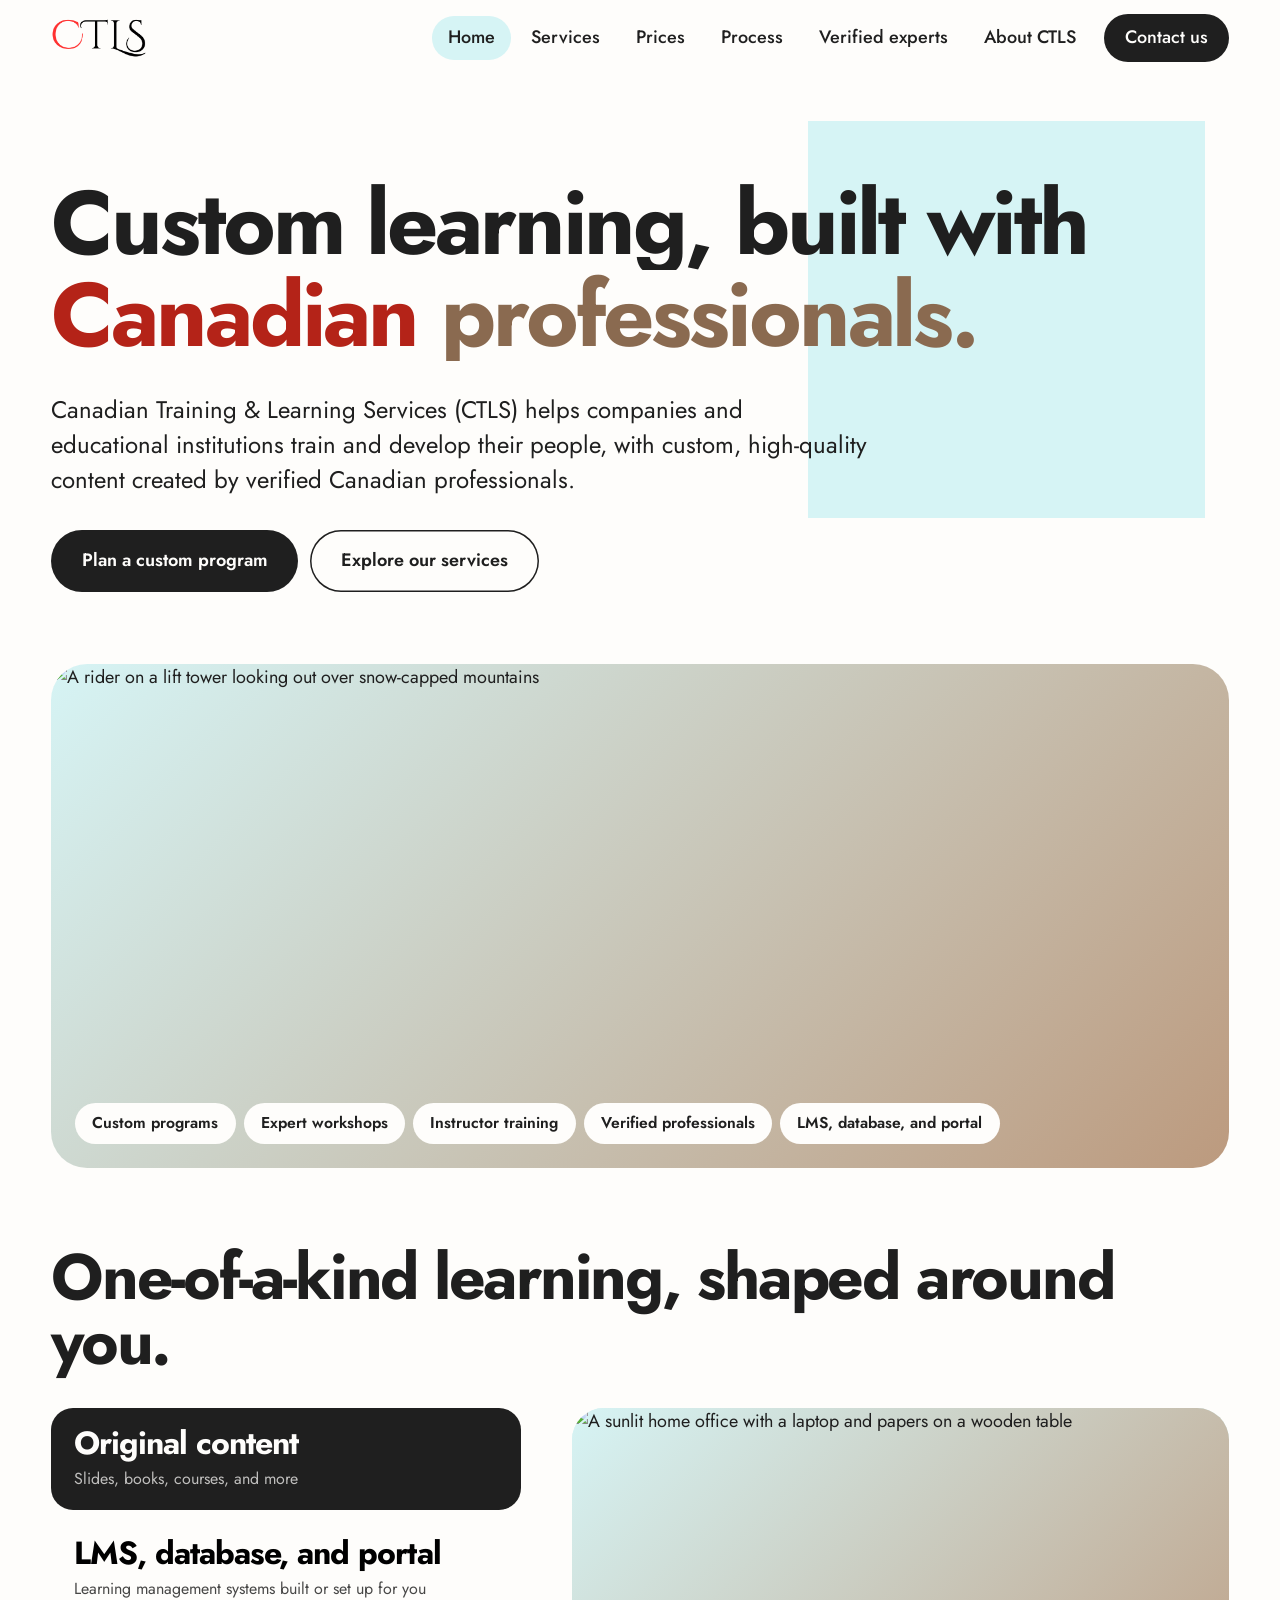
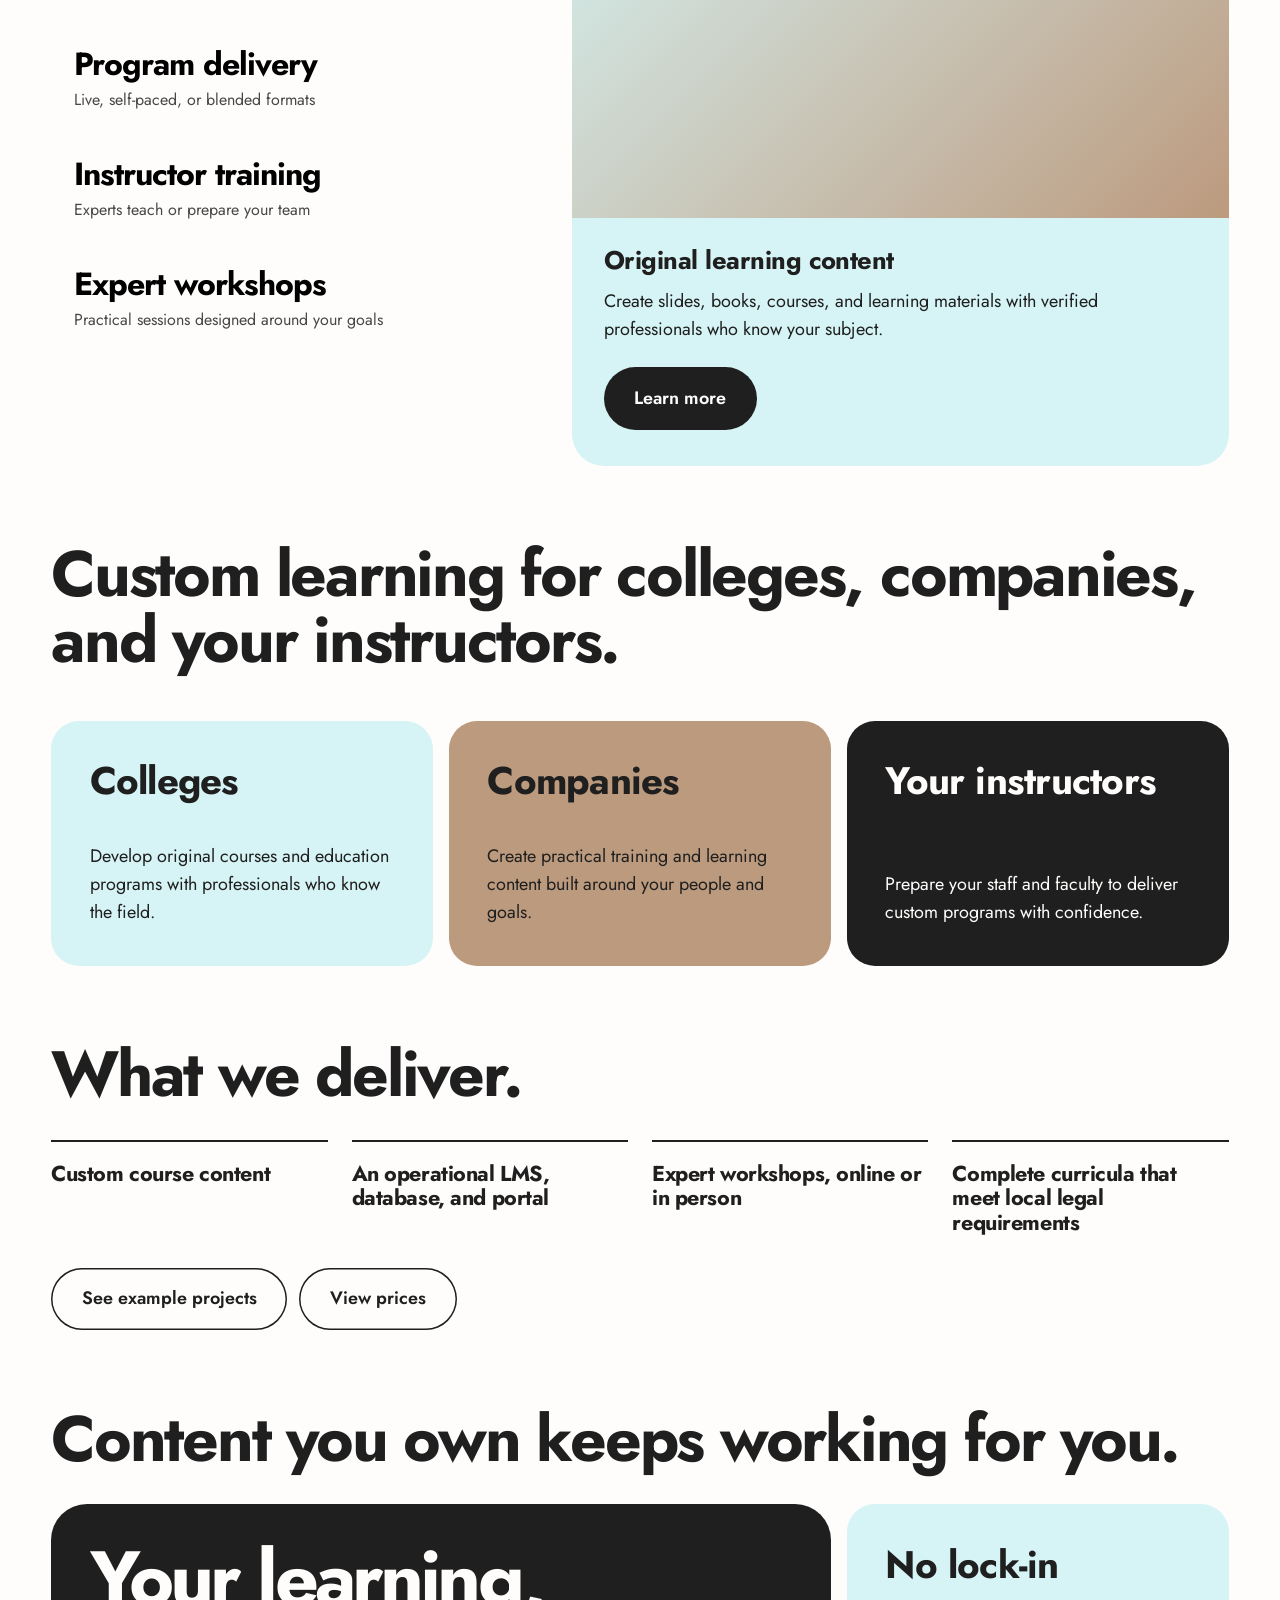
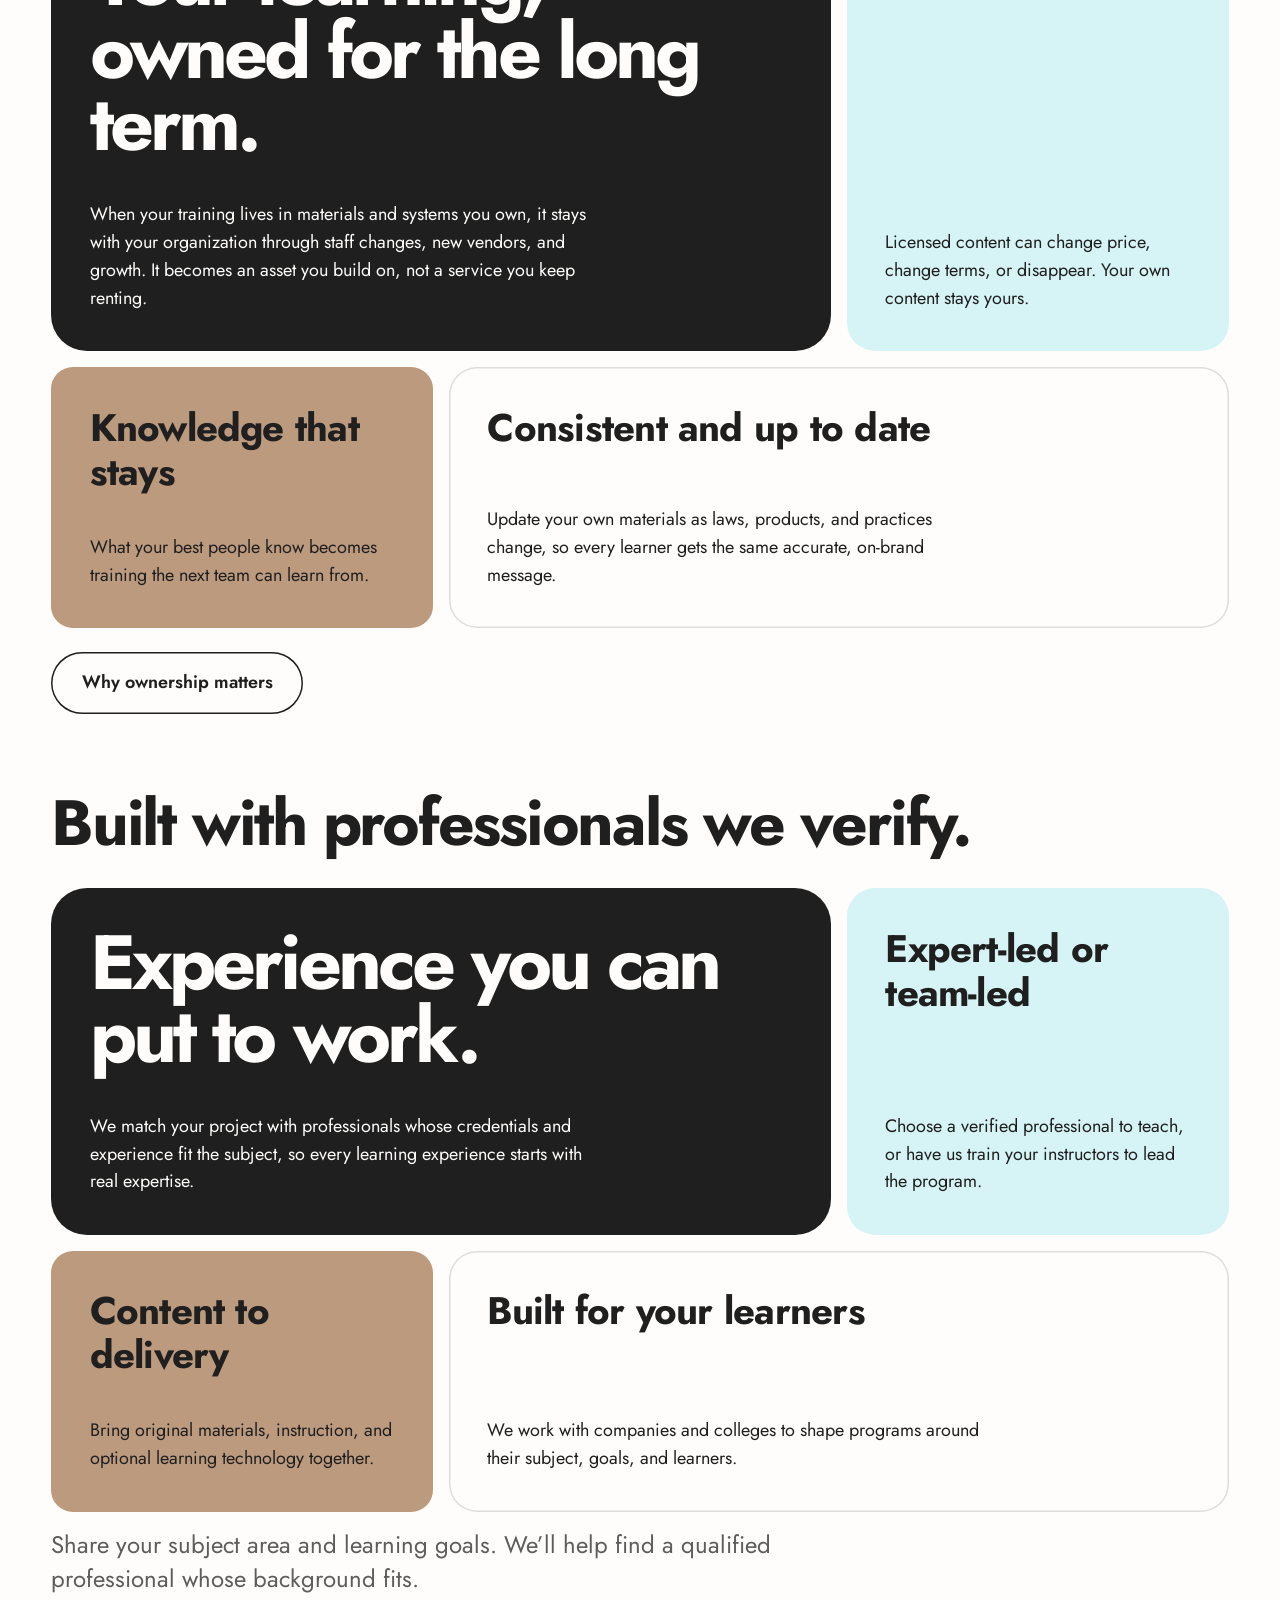
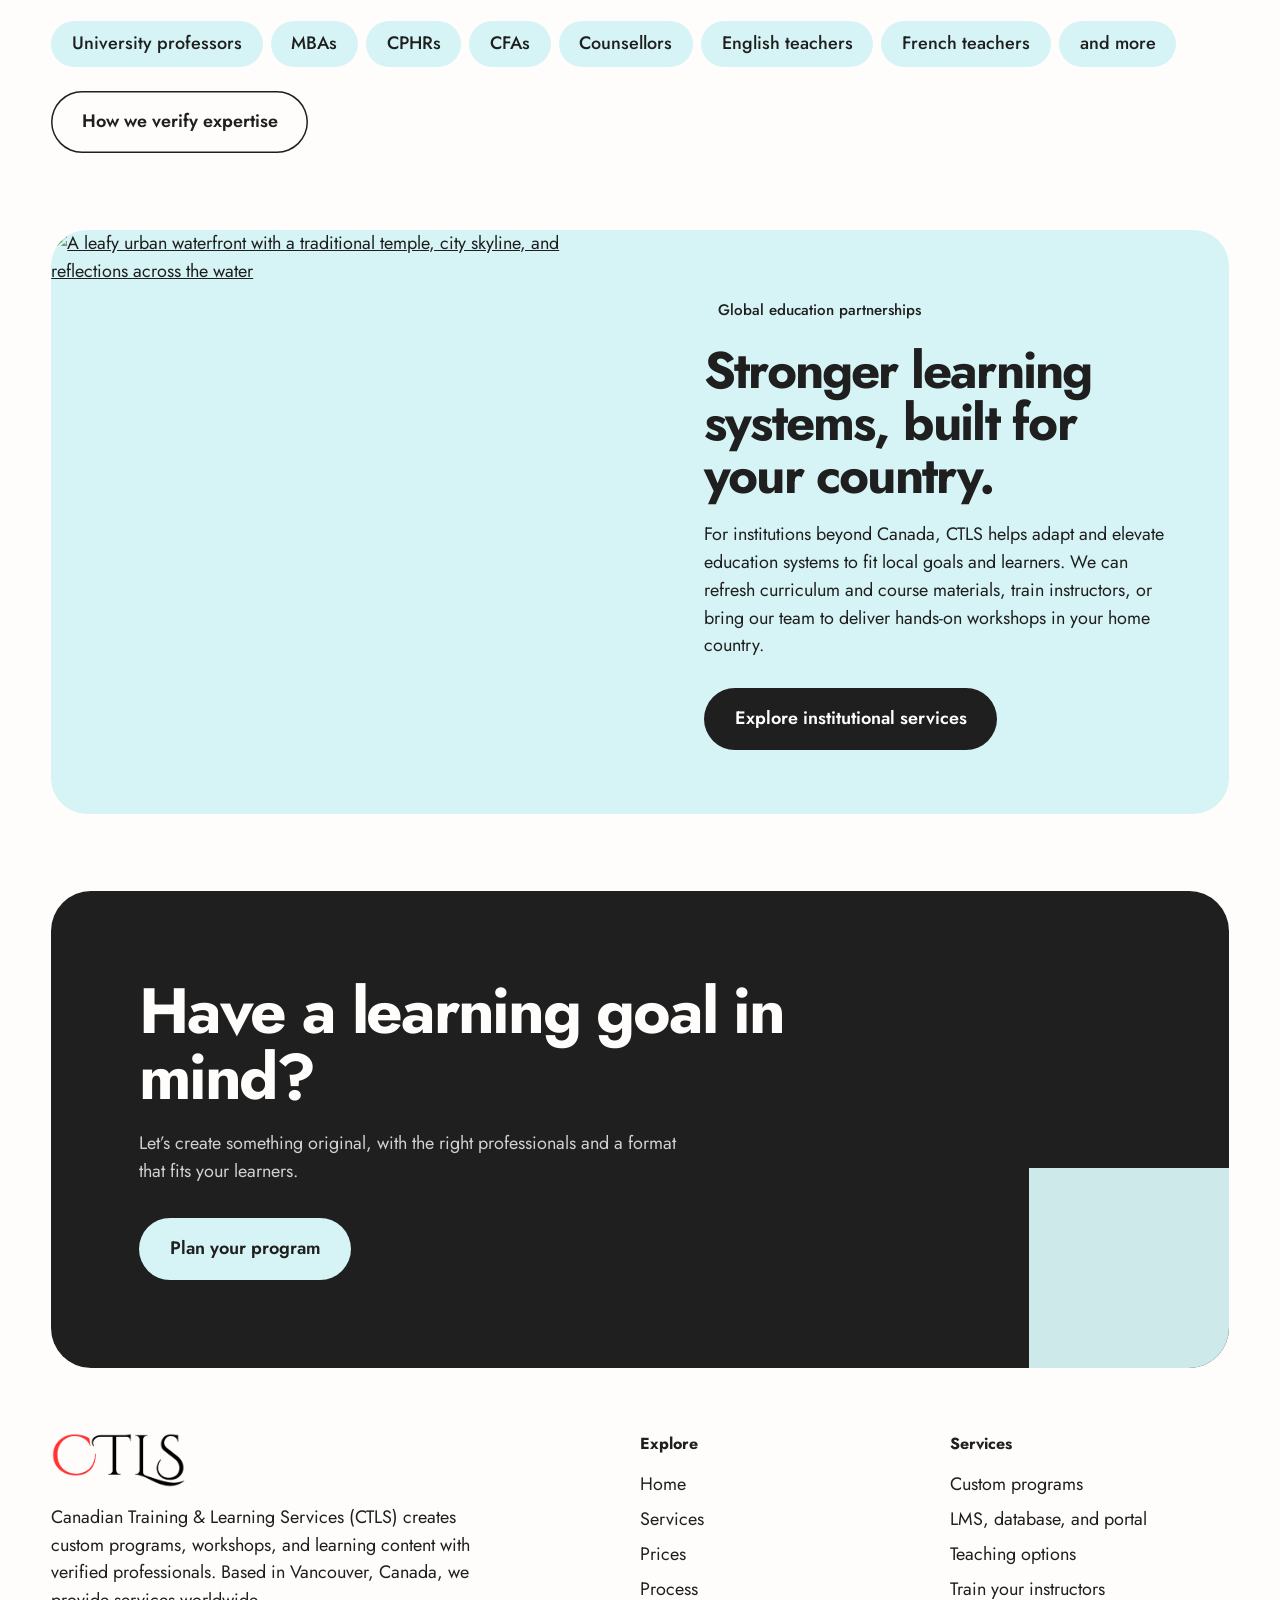
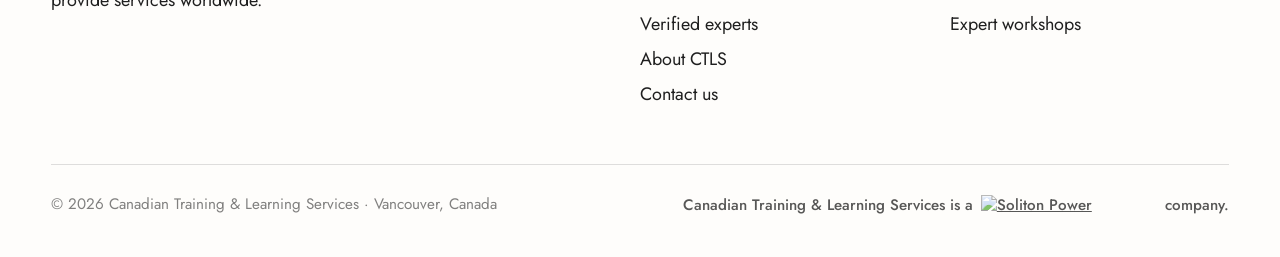
==== index.html @ 9de882bb "Add files via upload" ====
<!DOCTYPE html>
<html lang="en">
<head>
<meta charset="utf-8">
<meta name="viewport" content="width=device-width, initial-scale=1">
<title>Custom Learning Programs | Canadian Training &amp; Learning Services</title>
<meta name="description" content="CTLS creates custom training and education programs, workshops, learning content, and online learning systems with verified professionals for companies and colleges.">
<link rel="preconnect" href="https://fonts.googleapis.com">
<link rel="preconnect" href="https://fonts.gstatic.com" crossorigin>
<link href="https://fonts.googleapis.com/css2?family=Jost:wght@300;400;500;600;700&display=swap" rel="stylesheet">
<link rel="stylesheet" href="styles.css">
</head>
<body>

<header class="site-header">
  <div class="wrap nav">
    <a class="brand" href="index.html" aria-label="Canadian Training &amp; Learning Services home"><img src="ctls-logo.png" alt="Canadian Training &amp; Learning Services (CTLS)"></a>
    <button class="menu-btn" aria-expanded="false" aria-label="Menu"><span></span></button>
    <nav class="nav-links" aria-label="Main">
      <a href="index.html" aria-current="page">Home</a>
      <a href="services.html">Services</a>
      <a href="prices.html">Prices</a>
      <a href="process.html">Process</a>
      <a href="canadian-expertise.html">Verified experts</a>
      <a href="about.html">About CTLS</a>
      <a class="btn btn-dark" href="contact.html">Contact us</a>
    </nav>
  </div>
</header>

<main class="home-main">
  <section class="hero wrap">
    <div class="hero-text">
      <span class="hero-square" aria-hidden="true"></span>
      <h1><span><i>Custom learning, built with</i></span><span><i><b class="canadian-red">Canadian</b> professionals.</i></span></h1>
      <p class="lede">Canadian Training &amp; Learning Services (CTLS) helps companies and educational institutions train and develop their people, with custom, high-quality content created by verified Canadian professionals.</p>
      <div class="actions">
        <a class="btn btn-dark" href="contact.html">Plan a custom program</a>
        <a class="btn btn-line" href="services.html">Explore our services</a>
      </div>
    </div>
    <div class="banner">
      <img decoding="async" fetchpriority="high" src="https://hebbkx1anhila5yf.public.blob.vercel-storage.com/IMG_2129-q52awF9Agqi5HxITkMqIuK8aaLRvoJ.jpeg" alt="A rider on a lift tower looking out over snow-capped mountains">
      <div class="chips">
        <a href="services.html#content">Custom programs</a>
        <a href="services.html#workshops">Expert workshops</a>
        <a href="services.html#trainers">Instructor training</a>
        <a href="canadian-expertise.html">Verified professionals</a>
        <a href="services.html#platforms">LMS, database, and portal</a>
      </div>
    </div>
  </section>


  <section class="wrap home-section">
    <h2>One-of-a-kind learning, shaped around you.</h2>
    <div class="switch">
      <div class="tabs" role="tablist" aria-label="What we build">
          <button class="tab" role="tab" aria-selected="true"><strong>Original content</strong><small>Slides, books, courses, and more</small></button>
          <button class="tab" role="tab" aria-selected="false"><strong>LMS, database, and portal</strong><small>Learning management systems built or set up for you</small></button>
          <button class="tab" role="tab" aria-selected="false"><strong>Program delivery</strong><small>Live, self-paced, or blended formats</small></button>
          <button class="tab" role="tab" aria-selected="false"><strong>Instructor training</strong><small>Experts teach or prepare your team</small></button>
          <button class="tab" role="tab" aria-selected="false"><strong>Expert workshops</strong><small>Practical sessions designed around your goals</small></button>
      </div>
      <div>
        <article class="panel" role="tabpanel">
          <div class="media"><img decoding="async" src="https://hebbkx1anhila5yf.public.blob.vercel-storage.com/IMG_2833-42AqI7IZSmWxHRE59JN1wizmWy6Wlj.jpeg" alt="A sunlit home office with a laptop and papers on a wooden table" loading="lazy"></div>
          <div class="panel-body">
            <h3>Original learning content</h3>
            <p>Create slides, books, courses, and learning materials with verified professionals who know your subject.</p>
            <a class="btn btn-dark" href="services.html#content">Learn more</a>
          </div>
        </article>
        <article class="panel" role="tabpanel" hidden>
          <div class="media"><img decoding="async" src="https://hebbkx1anhila5yf.public.blob.vercel-storage.com/adrian-yu-Wc45W-dQFlA-unsplash-wmlGQrfbM1SL1q7Vp66A12PCpIfTAr.jpg" alt="Vancouver skyline and harbor at sunset under dramatic clouds" loading="lazy"></div>
          <div class="panel-body">
            <h3>LMS, database, and portal</h3>
            <p>We can build your entire online system using off-the-shelf tools like Moodle, Canvas, or Google, or develop it from scratch so you keep complete control and autonomy over your systems.</p>
            <a class="btn btn-dark" href="services.html#platforms">Learn more</a>
          </div>
        </article>
        <article class="panel" role="tabpanel" hidden>
          <div class="media"><img decoding="async" src="https://hebbkx1anhila5yf.public.blob.vercel-storage.com/IMG_2997-AaWsoAVWk9lN260Uuv8gKHhBXJgrlz.jpeg" alt="Two colleagues discussing ideas beside a downtown office window" loading="lazy"></div>
          <div class="panel-body">
            <h3>Program delivery</h3>
            <p>Choose a verified professional to teach, or have us prepare your team to deliver the program.</p>
            <a class="btn btn-dark" href="services.html#delivery">Learn more</a>
          </div>
        </article>
        <article class="panel" role="tabpanel" hidden>
          <div class="media"><img decoding="async" src="https://hebbkx1anhila5yf.public.blob.vercel-storage.com/susan-q-yin-2JIvboGLeho-unsplash-inVhv26uxNtN63OkXhDCjsbllaNEL4.jpg" alt="Curved shelves filled with books in a multilevel library" loading="lazy"></div>
          <div class="panel-body">
            <h3>Instructor training</h3>
            <p>Have our experts teach your learners, or prepare your own faculty and staff to deliver the program.</p>
            <a class="btn btn-dark" href="services.html#trainers">Learn more</a>
          </div>
        </article>
        <article class="panel" role="tabpanel" hidden>
          <div class="media"><img decoding="async" src="https://hebbkx1anhila5yf.public.blob.vercel-storage.com/thought-catalog-505eectW54k-unsplash-3zDUnvRVNKF9nmkpP2HmpYkXySkLIK.jpg" alt="Person writing in a notebook beside a laptop, tablet, and coffee" loading="lazy"></div>
          <div class="panel-body">
            <h3>Expert workshops</h3>
            <p>Work with verified specialists to create practical workshops for your field, team, and learning goals.</p>
            <a class="btn btn-dark" href="services.html#workshops">Explore workshops</a>
          </div>
        </article>
      </div>
    </div>
  </section>

  <section class="wrap home-section">
    <h2>Custom learning for colleges, companies, and your instructors.</h2>
    <div class="values">
      <div class="tile v1"><h3>Colleges</h3><p>Develop original courses and education programs with professionals who know the field.</p></div>
      <div class="tile v2"><h3>Companies</h3><p>Create practical training and learning content built around your people and goals.</p></div>
      <div class="tile v3"><h3>Your instructors</h3><p>Prepare your staff and faculty to deliver custom programs with confidence.</p></div>
    </div>
  </section>

  <section class="wrap home-section">
    <h2>What we deliver.</h2>
    <ul class="steps">
      <li class="step"><h3>Custom course content</h3></li>
      <li class="step"><h3>An operational LMS, database, and portal</h3></li>
      <li class="step"><h3>Expert workshops, online or in person</h3></li>
      <li class="step"><h3>Complete curricula that meet local legal requirements</h3></li>
    </ul>
    <div class="actions section-action"><a class="btn btn-line" href="process.html">See example projects</a> <a class="btn btn-line" href="prices.html">View prices</a></div>
  </section>

  <section class="wrap home-section" id="ownership">
    <h2>Content you own keeps working for you.</h2>
    <div class="bento">
      <div class="tile t-wide">
        <h3 class="big">Your learning,<br>owned for the long term.</h3>
        <p>When your training lives in materials and systems you own, it stays with your organization through staff changes, new vendors, and growth. It becomes an asset you build on, not a service you keep renting.</p>
      </div>
      <div class="tile t-side">
        <h3>No lock-in</h3>
        <p>Licensed content can change price, change terms, or disappear. Your own content stays yours.</p>
      </div>
      <div class="tile t-half-a">
        <h3>Knowledge that stays</h3>
        <p>What your best people know becomes training the next team can learn from.</p>
      </div>
      <div class="tile t-half-b">
        <h3>Consistent and up to date</h3>
        <p>Update your own materials as laws, products, and practices change, so every learner gets the same accurate, on-brand message.</p>
      </div>
    </div>
    <div class="actions section-action"><a class="btn btn-line" href="services.html#ownership">Why ownership matters</a></div>
  </section>

  <section class="wrap home-section">
    <h2>Built with professionals we verify.</h2>
    <div class="bento">
      <div class="tile t-wide">
        <h3 class="big">Experience you can<br>put to work.</h3>
        <p>We match your project with professionals whose credentials and experience fit the subject, so every learning experience starts with real expertise.</p>
      </div>
      <div class="tile t-side">
        <h3>Expert-led or team-led</h3>
        <p>Choose a verified professional to teach, or have us train your instructors to lead the program.</p>
      </div>
      <div class="tile t-half-a">
        <h3>Content to delivery</h3>
        <p>Bring original materials, instruction, and optional learning technology together.</p>
      </div>
      <div class="tile t-half-b">
        <h3>Built for your learners</h3>
        <p>We work with companies and colleges to shape programs around their subject, goals, and learners.</p>
      </div>
    </div>
    <p class="lede muted home-intro">Share your subject area and learning goals. We’ll help find a qualified professional whose background fits.</p>
    <div class="pills">
      <span>University professors</span><span>MBAs</span><span>CPHRs</span><span>CFAs</span><span>Counsellors</span><span>English teachers</span><span>French teachers</span><span>and more</span>
    </div>
    <div class="actions section-action"><a class="btn btn-line" href="canadian-expertise.html">How we verify expertise</a></div>
  </section>


  <section class="wrap global-section" aria-labelledby="global-heading">
    <a class="global-image" href="services.html#institutions" aria-label="Explore CTLS services for international institutions">
      <img decoding="async" src="https://hebbkx1anhila5yf.public.blob.vercel-storage.com/IMG_2697-Qw1iASDf3iirIs32jCoPKLd1VD7onk.jpeg" alt="A leafy urban waterfront with a traditional temple, city skyline, and reflections across the water" loading="lazy">
    </a>
    <div class="global-copy">
      <span class="tag">Global education partnerships</span>
      <h2 id="global-heading">Stronger learning systems, built for your country.</h2>
      <p>For institutions beyond Canada, CTLS helps adapt and elevate education systems to fit local goals and learners. We can refresh curriculum and course materials, train instructors, or bring our team to deliver hands-on workshops in your home country.</p>
      <a class="btn btn-dark" href="services.html#institutions">Explore institutional services</a>
    </div>
  </section>

  <section class="wrap">
    <div class="cta">
      <h2>Have a learning goal in mind?</h2>
      <p>Let’s create something original, with the right professionals and a format that fits your learners.</p>
      <div class="actions"><a class="btn btn-mist" href="contact.html">Plan your program</a></div>
    </div>
  </section>
</main>

<footer class="site-footer">
  <div class="wrap">
    <div class="foot">
      <div>
        <a class="brand" href="index.html" aria-label="Canadian Training &amp; Learning Services home"><img src="ctls-logo.png" alt="Canadian Training &amp; Learning Services (CTLS)"></a>
        <p>Canadian Training &amp; Learning Services (CTLS) creates custom programs, workshops, and learning content with verified professionals. Based in Vancouver, Canada, we provide services worldwide.</p>
      </div>
      <div>
        <h4>Explore</h4>
        <ul><li><a href="index.html">Home</a></li><li><a href="services.html">Services</a></li><li><a href="prices.html">Prices</a></li><li><a href="process.html">Process</a></li><li><a href="canadian-expertise.html">Verified experts</a></li><li><a href="about.html">About CTLS</a></li><li><a href="contact.html">Contact us</a></li></ul>
      </div>
      <div>
        <h4>Services</h4>
        <ul><li><a href="services.html#content">Custom programs</a></li><li><a href="services.html#platforms">LMS, database, and portal</a></li><li><a href="services.html#delivery">Teaching options</a></li><li><a href="services.html#trainers">Train your instructors</a></li><li><a href="services.html#workshops">Expert workshops</a></li></ul>
      </div>
    </div>
    <div class="legal">
      <span class="legal-note">© 2026 Canadian Training &amp; Learning Services · Vancouver, Canada</span>
      <p class="company-affiliation"><span>Canadian Training &amp; Learning Services is a</span><a href="https://solitonpower.com" aria-label="Soliton Power Group website"><img decoding="async" src="https://hebbkx1anhila5yf.public.blob.vercel-storage.com/Screenshot%202026-11-11%20at%2020.25.13-Gsnnw4uf6jiEBRduw0GfH2v3eYEwBv.png" alt="Soliton Power"></a><span>company.</span></p>
    </div>
  </div>
</footer>

<script src="script.js"></script>
</body>
</html>
---- styles.css ----
:root{
  --ink:#1f1f1f;
  --sand:#bc9a7e;
  --sand-deep:#8a6a50;
  --mist:#d6f4f5;
  --paper:#fefdfb;
  --line:rgba(31,31,31,.14);
  --ease:cubic-bezier(.2,.7,.2,1);
}
*{box-sizing:border-box;margin:0;padding:0}
html{scroll-behavior:smooth}
body{font-family:'Jost',system-ui,-apple-system,'Segoe UI',sans-serif;background:var(--paper);color:var(--ink);font-size:1.125rem;line-height:1.55;-webkit-font-smoothing:antialiased}
img{display:block;max-width:100%}
a{color:inherit}
ul{list-style:none}
:focus-visible{outline:3px solid var(--ink);outline-offset:3px;border-radius:6px}
.wrap{width:min(1200px,92vw);margin-inline:auto}
.sr{position:absolute;left:-9999px}

/* ---------- Header ---------- */
.site-header{position:sticky;top:0;z-index:30;background:rgba(254,253,251,.88);backdrop-filter:blur(14px);-webkit-backdrop-filter:blur(14px);transition:box-shadow .3s}
.site-header.scrolled{box-shadow:0 1px 0 var(--line)}
.nav{display:flex;align-items:center;justify-content:space-between;height:76px;gap:1.5rem}
.brand{display:flex;align-items:baseline;gap:.35em;text-decoration:none;line-height:1}
.brand b{font-weight:700;font-size:1.7rem;letter-spacing:-.04em}
.brand span{font-weight:300;font-size:1.7rem;color:var(--sand);letter-spacing:-.02em}
.nav-links{display:flex;align-items:center;gap:.25rem}
.nav-links a{text-decoration:none;font-weight:500;padding:.5rem 1rem;border-radius:999px;transition:background .2s}
.nav-links a:hover{background:var(--mist)}
.nav-links a[aria-current="page"]{background:var(--mist)}
.nav-links .btn{margin-left:.5rem;padding:.6rem 1.3rem}
.nav-links .btn:hover{background:var(--ink);opacity:.88}
.menu-btn{display:none;background:none;border:0;cursor:pointer;width:44px;height:44px;border-radius:50%;position:relative}
.menu-btn span,.menu-btn span::before{content:"";position:absolute;left:11px;width:22px;height:2px;background:var(--ink);transition:transform .25s var(--ease)}
.menu-btn span{top:21px}
.menu-btn span::before{top:-7px;left:0}
.menu-btn[aria-expanded="true"] span{transform:rotate(45deg)}
.menu-btn[aria-expanded="true"] span::before{transform:translateY(7px) rotate(-90deg)}

/* ---------- Buttons ---------- */
.btn{display:inline-flex;align-items:center;justify-content:center;padding:.95em 1.7em;border-radius:999px;font:inherit;font-weight:600;text-decoration:none;border:0;cursor:pointer;transition:transform .2s var(--ease),background .2s,color .2s}
.btn:hover{transform:translateY(-2px)}
.btn-dark{background:var(--ink);color:var(--paper)}
.btn-mist{background:var(--mist);color:var(--ink)}
.btn-line{box-shadow:inset 0 0 0 1.5px var(--ink)}
.btn-line:hover{background:var(--ink);color:var(--paper)}
.actions{display:flex;flex-wrap:wrap;gap:.75rem}

/* ---------- Type ---------- */
h1,h2,h3{font-weight:700;letter-spacing:-.035em;line-height:1.02}
h1{font-size:clamp(2.4rem,6.2vw,5.25rem)}
h2{font-size:clamp(2.2rem,5vw,4rem)}
h3{font-size:1.6rem;letter-spacing:-.02em;line-height:1.15}
.lede{font-size:clamp(1.15rem,2vw,1.5rem);max-width:34em;line-height:1.45;font-weight:400}
.muted{color:rgba(31,31,31,.72)}
.sand{color:var(--sand-deep)}

/* ---------- Hero ---------- */
.hero{padding-top:clamp(3rem,8vw,6.5rem)}
.hero-text{position:relative}
.hero-square{position:absolute;z-index:0;right:2%;top:-14%;width:clamp(200px,31vw,440px);aspect-ratio:1;background:var(--mist);animation:square-in 1s var(--ease) both}
.hero-text h1,.hero-text .lede,.hero-text .actions{position:relative;z-index:1}
.hero-text h1 span{display:block;overflow:hidden}
.hero-text h1 span i{display:block;font-style:normal;animation:rise .9s var(--ease) both}
.hero-text h1 span:nth-child(2) i,.hero-text h1 span:nth-child(3) i{color:var(--sand-deep)}
.hero-text h1 span:nth-child(2) i{animation-delay:.12s}
.hero-text h1 span:nth-child(3) i{animation-delay:.24s}
.hero-text h1 .canadian-red{color:#b42318}
.hero-text .lede{margin-top:2rem;animation:rise .9s .3s var(--ease) both}
.hero-text .actions{margin-top:2rem;animation:rise .9s .4s var(--ease) both}
@keyframes rise{from{transform:translateY(105%);opacity:0}to{transform:none;opacity:1}}
@keyframes square-in{from{transform:translate(30px,30px) scale(.6);opacity:0}to{transform:none;opacity:1}}

.banner{position:relative;margin-top:clamp(2.5rem,6vw,4.5rem);border-radius:36px;overflow:hidden;aspect-ratio:21/9;background:linear-gradient(135deg,var(--mist),var(--sand))}
.banner img{width:100%;height:100%;object-fit:cover}
.chips{position:absolute;left:1.5rem;right:1.5rem;bottom:1.5rem;display:flex;flex-wrap:wrap;gap:.5rem}
.chips a{background:var(--paper);text-decoration:none;font-weight:600;font-size:.98rem;padding:.55em 1.1em;border-radius:999px;transition:background .2s}
.chips a:hover{background:var(--mist)}

/* ---------- Sections ---------- */
.home-main{display:flex;flex-direction:column;gap:clamp(3.5rem,6vw,5.5rem)}
.home-section{padding-bottom:0}
.home-intro{margin-top:1rem}
.section-action{margin-top:1.5rem}
.section{padding-block:clamp(4rem,10vw,8rem)}
.statement{font-size:clamp(1.8rem,4.2vw,3.4rem);font-weight:600;letter-spacing:-.03em;line-height:1.12;max-width:20em}
.statement em{font-style:normal;color:var(--sand-deep)}

/* ---------- Company switcher ---------- */
.switch{display:grid;grid-template-columns:minmax(0,5fr) minmax(0,7fr);gap:clamp(1.5rem,4vw,3.5rem);align-items:start;margin-top:2rem}
.tabs{display:flex;flex-direction:column;gap:.5rem}
.tab{text-align:left;font:inherit;background:none;border:0;cursor:pointer;padding:1.15rem 1.4rem;border-radius:22px;transition:background .25s,color .25s}
.tab strong{display:block;font-size:clamp(1.4rem,2.6vw,2rem);font-weight:700;letter-spacing:-.03em;line-height:1.1}
.tab small{display:block;margin-top:.35rem;font-size:1rem;opacity:.72}
.tab:hover{background:var(--mist)}
.tab[aria-selected="true"]{background:var(--ink);color:var(--paper)}
.panel{border-radius:32px;overflow:hidden;background:var(--mist);animation:swap .45s var(--ease)}
.panel[hidden]{display:none}
@keyframes swap{from{opacity:0;transform:translateY(14px)}to{opacity:1;transform:none}}
.media{position:relative;background:linear-gradient(135deg,var(--mist),var(--sand));overflow:hidden}
.media img{width:100%;height:100%;object-fit:cover}
.panel .media{aspect-ratio:16/10}
.panel-body{padding:1.75rem 2rem 2.25rem}
.panel-body p{margin:.75rem 0 1.5rem;max-width:32em}

/* ---------- Global institutions ---------- */
.global-section{display:grid;grid-template-columns:minmax(0,1fr) minmax(0,1fr);align-items:stretch;overflow:hidden;border-radius:36px;background:var(--mist);margin-bottom:0}
.global-image{display:block;min-height:100%;overflow:hidden}
.global-image img{width:100%;height:100%;min-height:420px;object-fit:cover;transition:transform .6s var(--ease)}
.global-image:hover img{transform:scale(1.025)}
.global-copy{display:flex;flex-direction:column;align-items:flex-start;justify-content:center;padding:clamp(2rem,5vw,4.5rem)}
.global-copy h2{font-size:clamp(2rem,4vw,3.5rem);max-width:12em}
.global-copy p{margin:1.25rem 0 1.75rem;max-width:36em}
@media (max-width:900px){.global-section{grid-template-columns:1fr}.global-image img{min-height:0;aspect-ratio:16/10}}

/* ---------- Bento ---------- */
.bento{display:grid;grid-template-columns:repeat(6,1fr);gap:1rem;margin-top:2rem}
.tile{border-radius:28px;padding:clamp(1.5rem,3vw,2.4rem);display:flex;flex-direction:column;justify-content:space-between;gap:2.5rem;min-height:260px}
.tile h3{font-size:clamp(1.6rem,3vw,2.4rem)}
.tile p{max-width:28em}
.t-wide{grid-column:span 4;background:var(--ink);color:var(--paper);border-radius:36px;min-height:340px}
.t-side{grid-column:span 2;background:var(--mist)}
.t-half-a{grid-column:span 2;background:var(--sand);color:var(--ink);border-radius:22px}
.t-half-b{grid-column:span 4;box-shadow:inset 0 0 0 1.5px var(--line)}
.tile .big{font-size:clamp(2.5rem,6vw,5rem);font-weight:700;letter-spacing:-.05em;line-height:.95}

/* ---------- CTA ---------- */
.cta{background:var(--ink);color:var(--paper);border-radius:40px;padding:clamp(2.5rem,7vw,5.5rem);position:relative;overflow:hidden}
.cta::after{content:"";position:absolute;right:-60px;bottom:-60px;width:260px;aspect-ratio:1;background:var(--mist);opacity:.95}
.cta h2{max-width:11em;position:relative;z-index:1}
.cta p{margin:1.25rem 0 2rem;max-width:30em;opacity:.8;position:relative;z-index:1}
.cta .actions{position:relative;z-index:1}
.cta .btn-mist:hover{background:var(--paper)}

/* ---------- Inner pages ---------- */
.page-head{position:relative;padding-top:clamp(3rem,8vw,6rem);padding-bottom:clamp(2rem,5vw,4rem)}
.expertise-main{display:flex;flex-direction:column;gap:clamp(3rem,6vw,5rem)}
.expertise-main>.page-head{padding-bottom:0}
.expertise-main>.section{padding-block:0}
.expert-checks{margin-top:1.5rem}
.about-main{display:flex;flex-direction:column;gap:clamp(3rem,6vw,5rem)}
.about-main>.page-head{padding-bottom:0}
.about-main>.section{padding-block:0}
.about-section{padding-bottom:0}
.about-action{margin-top:1.5rem}
.group-membership{display:flex;align-items:center;justify-content:space-between;gap:clamp(2rem,6vw,5rem);padding-block:clamp(2rem,4vw,3rem);border-block:1px solid var(--line)}
.group-membership h2{max-width:13ch;font-size:clamp(2rem,4.3vw,3.4rem);line-height:1.04;letter-spacing:-.04em}
.group-membership-logo{display:flex;flex:0 1 400px;align-items:center;justify-content:center;padding:1rem;text-decoration:none}
.group-membership-logo img{width:min(100%,400px);height:auto;object-fit:contain}
.page-head .hero-square{width:clamp(140px,20vw,280px);top:8%}
.page-head h1{position:relative;z-index:1;font-size:clamp(2.8rem,8vw,6.5rem);max-width:11em}
.page-head .lede{position:relative;z-index:1;margin-top:1.5rem}

.co{display:grid;grid-template-columns:repeat(12,1fr);gap:clamp(1.5rem,4vw,3rem);padding-block:clamp(2.5rem,6vw,4.5rem);border-top:1.5px solid var(--line);scroll-margin-top:90px;align-items:center}
.co .media{grid-column:span 7;border-radius:32px;aspect-ratio:4/3}
.co-body{grid-column:span 5}
.co:nth-of-type(even) .media{grid-column:6/-1;grid-row:1}
.co:nth-of-type(even) .co-body{grid-column:1/span 5;grid-row:1}
.co-body h2{font-size:clamp(2rem,4vw,3.2rem)}
.tag{display:inline-block;background:var(--mist);padding:.3em .95em;border-radius:999px;font-weight:500;font-size:.95rem;margin-bottom:1.1rem}
.co-body p{margin:1rem 0 1.25rem}
.co-body li{padding:.7rem 0;border-top:1px solid var(--line);font-weight:500}
.co-body li:last-child{border-bottom:1px solid var(--line)}
.co-body .btn{margin-top:1.5rem}
.lms-co .co-body{grid-column:1/span 5;grid-row:1}
.lms-co .lms-artwork{grid-column:6/-1;grid-row:1;aspect-ratio:631/407;border-radius:32px;background:#ffe0c4}
.lms-co .lms-artwork img{width:100%;height:100%;object-fit:cover}
.pricing-main{padding-bottom:clamp(2rem,6vw,5rem)}
.pricing-head{padding-bottom:clamp(1.5rem,3vw,2.5rem)}
.pricing-head .tag{position:relative;z-index:1}
.pricing-head h1{max-width:10ch}
.pricing-head .lede{max-width:38em}
.price-grid{display:grid;grid-template-columns:repeat(3,minmax(0,1fr));gap:1rem;align-items:stretch}
.price-card{display:flex;flex-direction:column;align-items:flex-start;gap:1rem;padding:clamp(1.5rem,3vw,2.25rem);border:1px solid var(--line);border-radius:28px;background:#fff}
.price-card-featured{background:var(--mist);border-color:transparent}
.price-index{color:var(--sand-deep);font-size:.92rem;font-weight:600;letter-spacing:.08em;text-transform:uppercase}
.price-card h2{font-size:clamp(1.6rem,2.5vw,2.1rem);line-height:1.1;min-height:2.2em}
.price{font-size:clamp(2.5rem,4.4vw,3.75rem);font-weight:700;letter-spacing:-.055em;line-height:1}
.price span{display:block;margin-bottom:.35rem;font-size:.95rem;font-weight:500;letter-spacing:0;color:var(--sand-deep)}
.price-card>p:not(.price){min-height:4.8em}
.price-card ul{width:100%;margin:.2rem 0 .5rem}
.price-card li{padding:.7rem 0;border-top:1px solid var(--line);font-size:1rem}
.price-card li:last-child{border-bottom:1px solid var(--line)}
.price-card .btn{margin-top:auto;min-height:48px}
.pricing-note{display:flex;align-items:center;justify-content:space-between;gap:1.5rem;margin-top:2rem;padding:1.5rem 0;border-top:1px solid var(--line)}
.pricing-note p{max-width:38em}
.pricing-note a{font-weight:600;text-decoration-thickness:1px;text-underline-offset:4px;white-space:nowrap}
@media(max-width:900px){.price-grid{grid-template-columns:1fr 1fr}.price-card:last-child{grid-column:1/-1}.price-card h2{min-height:0}.price-card>p:not(.price){min-height:0}}
@media(max-width:560px){.price-grid{grid-template-columns:1fr}.price-card:last-child{grid-column:auto}.price-card{border-radius:22px}.pricing-note{align-items:flex-start;flex-direction:column}.pricing-note a{white-space:normal}}

.split{display:grid;grid-template-columns:repeat(12,1fr);gap:clamp(1.5rem,4vw,3rem);align-items:center}
.split .media{grid-column:span 6;border-radius:32px;aspect-ratio:1}
.split .copy{grid-column:7/-1}
.split .copy p{margin-top:1.25rem}
.founder .media{grid-column:span 5;aspect-ratio:4/3;border-radius:32px}
.founder .media img{object-position:center 28%}
.founder .copy{grid-column:6/-1}
.founder .copy h2{font-size:clamp(1.85rem,3.2vw,3.25rem);letter-spacing:-.04em;white-space:nowrap}
.founder-quote{margin:1.5rem 0 0;border-left:3px solid var(--sand-deep);padding-left:1.25rem}
.founder-quote p{font-size:clamp(1.05rem,1.5vw,1.2rem);line-height:1.7;color:var(--muted)}
.founder-quote footer{margin-top:1.5rem;font-weight:600}
.founder-quote footer span{display:block;font-size:.95rem;font-weight:400;color:var(--muted)}
.values{display:grid;grid-template-columns:repeat(3,1fr);gap:1rem;margin-top:3rem}
.values .tile{min-height:240px}
.v1{background:var(--mist)}
.v2{background:var(--sand)}
.v3{background:var(--ink);color:var(--paper)}

.contact-grid{display:grid;grid-template-columns:minmax(0,7fr) minmax(0,5fr);gap:clamp(1.5rem,4vw,3.5rem);align-items:start}
form{background:var(--mist);border-radius:32px;padding:clamp(1.5rem,4vw,2.75rem);display:grid;gap:1.1rem}
label{display:grid;gap:.4rem;font-weight:600;font-size:1rem}
input,select,textarea{font:inherit;font-weight:400;padding:.9rem 1.1rem;border-radius:16px;border:1.5px solid transparent;background:var(--paper);color:var(--ink);width:100%}
input:focus,select:focus,textarea:focus{outline:none;border-color:var(--ink)}
textarea{min-height:150px;resize:vertical}
.form-note{font-size:.95rem;min-height:1.4em}
.info{display:grid;gap:1rem}
.info .tile{min-height:0;gap:.5rem;padding:1.6rem 1.8rem;border-radius:24px;box-shadow:inset 0 0 0 1.5px var(--line)}
.info .tile strong{font-size:1.25rem}
.contact-visual{aspect-ratio:16/10;border-radius:28px}

/* ---------- Footer ---------- */
.site-footer{padding-block:4rem 2.5rem;margin-top:clamp(3rem,8vw,6rem)}
.home-main + .site-footer{margin-top:0}
.foot{display:grid;grid-template-columns:2fr 1fr 1fr;gap:2rem;padding-bottom:3rem;border-bottom:1.5px solid var(--line)}
.foot h4{font-size:1rem;font-weight:700;margin-bottom:.9rem}
.foot li{margin-bottom:.45rem}
.foot a{text-decoration:none}
.foot a:hover{text-decoration:underline;text-underline-offset:4px}
.foot .brand b,.foot .brand span{font-size:2.4rem}
.foot p{margin-top:1rem;max-width:24em}
.legal{display:flex;justify-content:space-between;gap:1rem;flex-wrap:wrap;padding-top:1.75rem;font-size:.95rem;opacity:.75}

/* ---------- Responsive ---------- */
@media (max-width:900px){
  .menu-btn{display:block}
  .nav-links{position:absolute;top:76px;left:0;right:0;background:var(--paper);flex-direction:column;align-items:stretch;padding:1rem 4vw 1.5rem;gap:.25rem;border-bottom:1.5px solid var(--line);display:none}
  .nav-links.open{display:flex}
  .nav-links a{padding:.9rem 1rem;font-size:1.25rem}
  .nav-links .btn{margin:.5rem 0 0}
  .banner{aspect-ratio:4/3}
  .switch,.contact-grid{grid-template-columns:1fr}
  .tabs{flex-direction:row;overflow-x:auto;gap:.5rem;padding-bottom:.5rem}
  .tab{flex:0 0 auto;padding:.9rem 1.2rem}
  .tab small{display:none}
  .bento{grid-template-columns:1fr}
  .t-wide,.t-side,.t-half-a,.t-half-b{grid-column:auto}
  .co .media,.co-body,.co:nth-of-type(even) .media,.co:nth-of-type(even) .co-body{grid-column:1/-1;grid-row:auto}
  .split .media,.split .copy{grid-column:1/-1}
  .founder .copy h2{white-space:normal}
  .values{grid-template-columns:1fr}
  .group-membership{flex-direction:column;align-items:flex-start;gap:1.5rem}
  .group-membership-logo{flex-basis:auto;justify-content:flex-start;width:min(100%,320px);padding:0}
  .foot{grid-template-columns:1fr 1fr}
  .foot>div:first-child{grid-column:1/-1}
}
@media (prefers-reduced-motion:reduce){
  *,*::before,*::after{animation:none!important;transition:none!important}
  html{scroll-behavior:auto}
}

/* ---------- Company logos ---------- */
.logo-h{margin:0;line-height:0;letter-spacing:0}
.logo-h img{height:72px;width:auto;max-width:100%;object-fit:contain;object-position:left center}
.logo-h img.logo-tall{height:84px}
.wordmark{display:block;line-height:1.05;font-size:clamp(1.5rem,2.6vw,2rem);letter-spacing:-.03em}
.wordmark b{font-weight:700}
.wordmark span{display:block;font-weight:300;color:var(--sand-deep);font-size:.8em;letter-spacing:-.01em}
.panel .logo-h,.panel .wordmark{margin-bottom:.25rem}
.co-body .logo-h,.co-body .wordmark{margin-bottom:1.1rem}
.co-body .logo-h img,.co-body .wordmark{min-height:72px}
.co-body .wordmark{display:flex;flex-direction:column;justify-content:center}

/* ---------- Contact notice ---------- */
.notice{background:var(--ink);color:var(--paper);border-radius:32px;padding:clamp(1.75rem,4vw,3rem);margin-bottom:clamp(1.5rem,4vw,3rem)}
.notice h2{font-size:clamp(1.8rem,3.6vw,2.8rem);max-width:16em}
.notice p{margin:1rem 0 1.5rem;max-width:36em;opacity:.85}
.notice .chips{position:static;display:flex;flex-wrap:wrap;gap:.5rem}
.notice .chips a{background:var(--mist);color:var(--ink)}
.notice .chips a:hover{background:var(--paper)}
.form-intro{margin-bottom:.25rem}

/* ---------- CTLS additions ---------- */
.brand img{height:40px;width:auto}
.foot .brand img{height:56px}
.banner img{object-position:30% 55%}
.media img[src*="IMG_2129"]{object-position:50% 56%}
.media img[src*="IMG_2833"]{object-position:50% 62%}
.media img[src*="IMG_2997"]{object-position:50% 38%}
.media img[src*="IMG_6962"]{object-position:50% 42%}
.media img[src*="adrian-yu"]{object-position:50% 52%}
.steps{display:grid;grid-template-columns:repeat(4,1fr);gap:1.5rem;margin-top:2rem;list-style:none;padding:0}
.step{border-top:2px solid var(--ink);padding-top:1.25rem}
.step h3{font-size:1.35rem;margin-bottom:.5rem}
.pills{display:flex;flex-wrap:wrap;gap:.5rem;margin-top:1.5rem}
.pills span{background:var(--mist);padding:.5em 1.15em;border-radius:999px;font-weight:500}
.cta .pills span{background:rgba(254,253,251,.12);color:var(--paper)}
.legal{align-items:center}
.legal .legal-note{opacity:.75}
.company-affiliation{display:flex;flex-wrap:wrap;align-items:center;justify-content:flex-end;gap:.5rem;margin:0;color:var(--ink);font-size:.95rem;font-weight:500;line-height:1.35;opacity:1}
.company-affiliation a{display:inline-flex;align-items:center;flex:0 0 auto}
.company-affiliation img{display:block;width:clamp(130px,15vw,176px);height:auto}
.checks li{padding:.7rem 0;border-top:1px solid var(--line);font-weight:500}
.checks li:last-child{border-bottom:1px solid var(--line)}
.sec-head{max-width:30em}
.sec-head .lede{margin-top:1rem}
.tile.is-line{box-shadow:inset 0 0 0 1.5px var(--line)}
@media (max-width:900px){.steps{grid-template-columns:1fr 1fr}}
@media (max-width:560px){.steps{grid-template-columns:1fr}}
.hero-text h1{font-size:clamp(2.7rem,7vw,6rem);max-width:12em}
.page-head h1{font-size:clamp(2.6rem,7vw,5.6rem);max-width:12em}
.split-rev .copy{grid-column:7/-1;grid-row:1}
.split-rev .media{grid-column:1/span 6;grid-row:1;aspect-ratio:4/3}
.expert-network .copy{grid-column:1/span 6;grid-row:1;max-width:36em}
.expert-network .copy p{margin-top:1.25rem}
.expert-network .actions{margin-top:1.5rem}
.expert-network .media{grid-column:7/-1;grid-row:1;aspect-ratio:4/3;border-radius:32px;align-self:center}
.split-wide .copy{grid-column:1/span 8}
@media (max-width:900px){
  .split-rev .copy,.split-rev .media,.split-wide .copy{grid-column:1/-1;grid-row:auto}
  .expert-network .copy,.expert-network .media{grid-column:1/-1;grid-row:auto}
}

@media (max-width:560px){
  .home-main{gap:2.5rem}
  .home-main .hero{padding-top:2rem}
  .home-main .hero-square{width:150px;right:0;top:-.5rem}
  .home-main .hero-text h1{font-size:clamp(2.25rem,10vw,2.8rem);line-height:.98;max-width:11ch}
  .home-main .hero-text .lede{font-size:1.1rem;margin-top:1.25rem}
  .home-main .hero-text .actions{display:grid;grid-template-columns:1fr;gap:.65rem;margin-top:1.25rem}
  .home-main .hero-text .actions .btn{width:100%;min-height:48px}
  .home-main .banner{aspect-ratio:1.2/1;margin-top:1.5rem;border-radius:24px}
  .home-main .chips{left:.75rem;right:.75rem;bottom:.75rem;flex-wrap:nowrap;overflow-x:auto;overscroll-behavior-x:contain;scroll-snap-type:x proximity;scrollbar-width:thin;-webkit-overflow-scrolling:touch}
  .home-main .chips a{flex:0 0 auto;white-space:nowrap;font-size:.85rem;padding:.45em .8em;scroll-snap-align:start}
  .home-main .home-section>h2{font-size:clamp(1.8rem,8vw,2.35rem);line-height:1.06;max-width:16ch}
  .home-main .switch{gap:1rem;margin-top:1.25rem}
  .home-main .tabs{display:grid;grid-template-columns:repeat(2,minmax(0,1fr));gap:.5rem;overflow:visible;padding:0}
  .home-main .tab{min-width:0;min-height:3.75rem;padding:.75rem .85rem;border-radius:16px}
  .home-main .tab strong{font-size:1rem;line-height:1.15}
  .home-main .panel{border-radius:22px}
  .home-main .panel .media{aspect-ratio:4/3}
  .home-main .panel-body{padding:1.25rem}
  .home-main .panel-body h3{font-size:1.35rem}
  .home-main .panel-body p{margin:.6rem 0 1rem}
  .home-main .panel-body .btn,.home-main .global-copy .btn,.home-main .section-action .btn,.home-main .cta .btn{width:100%}
  .home-main .global-section{border-radius:24px}
  .home-main .global-copy{padding:1.25rem}
  .home-main .global-copy h2{font-size:clamp(1.8rem,8vw,2.3rem);line-height:1.06}
  .home-main .global-copy p{margin:1rem 0 1.25rem}
  .home-main .bento{gap:.75rem;margin-top:1.25rem}
  .home-main .tile{min-height:0;gap:1.15rem;padding:1.25rem;border-radius:20px}
  .home-main .tile .big{font-size:clamp(2.2rem,9vw,3rem);line-height:.98}
  .home-main .steps{grid-template-columns:1fr;gap:1.25rem;margin-top:1.25rem}
  .home-main .step{padding-top:.9rem}
  .home-main .step h3{font-size:1.2rem}
  .home-main .pills{gap:.4rem;margin-top:1rem}
  .home-main .pills span{padding:.4em .8em;font-size:.92rem}
  .home-main .cta{padding:1.5rem;border-radius:24px}
  .home-main .cta h2{font-size:clamp(1.9rem,8vw,2.4rem);line-height:1.06}
  .home-main .cta p{margin:1rem 0 1.5rem}
  .home-main .cta::after{width:150px;right:-55px;bottom:-55px}
  .home-main+.site-footer{padding-block:2.75rem 2rem}
  .home-main+.site-footer .foot{gap:1.25rem;padding-bottom:2rem}
  .home-main+.site-footer .foot>div:not(:first-child){min-width:0}
  .home-main+.site-footer .company-affiliation{justify-content:flex-start;font-size:.85rem}
  .home-main+.site-footer .company-affiliation img{width:132px}
}

.process-main{display:flex;flex-direction:column}
.process-hero{padding-top:clamp(3rem,8vw,6rem);padding-bottom:clamp(3rem,6vw,5rem)}
.process-hero h1{position:relative;z-index:1;max-width:12ch}
.process-hero .lede{position:relative;z-index:1;max-width:42em;margin-top:1.25rem}
.process-hero .actions{position:relative;z-index:1;margin-top:1.5rem}
.process-eyebrow{position:relative;z-index:1;display:inline-flex;align-items:center;gap:.6rem;margin-bottom:1rem;color:var(--sand-deep);font-size:.95rem;font-weight:600}
.process-stories{display:flex;flex-direction:column}
.process-case{display:grid;grid-template-columns:minmax(0,1fr) minmax(0,1fr);align-items:center;gap:clamp(2rem,6vw,5.5rem);padding-block:clamp(3rem,7vw,5.5rem);border-top:1px solid var(--line)}
.process-case:nth-child(even) .process-media{grid-column:2;grid-row:1}
.process-case:nth-child(even) .process-copy{grid-column:1;grid-row:1}
.process-media{aspect-ratio:4/3;overflow:hidden;border-radius:28px;background:var(--mist)}
.process-media img{width:100%;height:100%;object-fit:cover}
.process-city-image img{object-position:center 62%}
.process-copy{max-width:36rem}
.process-step{display:flex;align-items:center;gap:.8rem;margin-bottom:1.25rem;color:var(--sand-deep);font-size:.95rem;font-weight:600}
.process-step span:first-child{display:grid;width:2.25rem;height:2.25rem;place-items:center;border:1px solid var(--sand);border-radius:50%;font-size:.85rem}
.process-copy h2{max-width:18ch;font-size:clamp(2rem,4.4vw,3.5rem);letter-spacing:-.035em;line-height:1.04}
.process-copy p:not(.process-step){margin-top:1rem}
.process-cta-section{padding-block:clamp(3rem,7vw,5.5rem)}
@media (max-width:900px){
  .process-case{grid-template-columns:1fr;gap:1.75rem;padding-block:2.5rem}
  .process-case:nth-child(even) .process-media,.process-case:nth-child(even) .process-copy{grid-column:1;grid-row:auto}
  .process-media{border-radius:24px}
}
@media (max-width:560px){
  .process-hero{padding-top:2.75rem;padding-bottom:2rem}
  .process-hero h1{font-size:clamp(2.35rem,10vw,3.1rem);line-height:.98}
  .process-hero .lede{font-size:1.08rem}
  .process-hero .actions .btn{width:100%}
  .process-case{gap:1.25rem;padding-block:2rem}
  .process-media{aspect-ratio:4/3;border-radius:20px}
  .process-copy h2{font-size:clamp(1.8rem,8vw,2.4rem)}
  .process-copy p:not(.process-step){font-size:1.03rem}
  .process-step{flex-wrap:wrap;gap:.55rem;margin-bottom:.9rem;font-size:.88rem}
  .process-cta-section{padding-block:2rem 3rem}
}
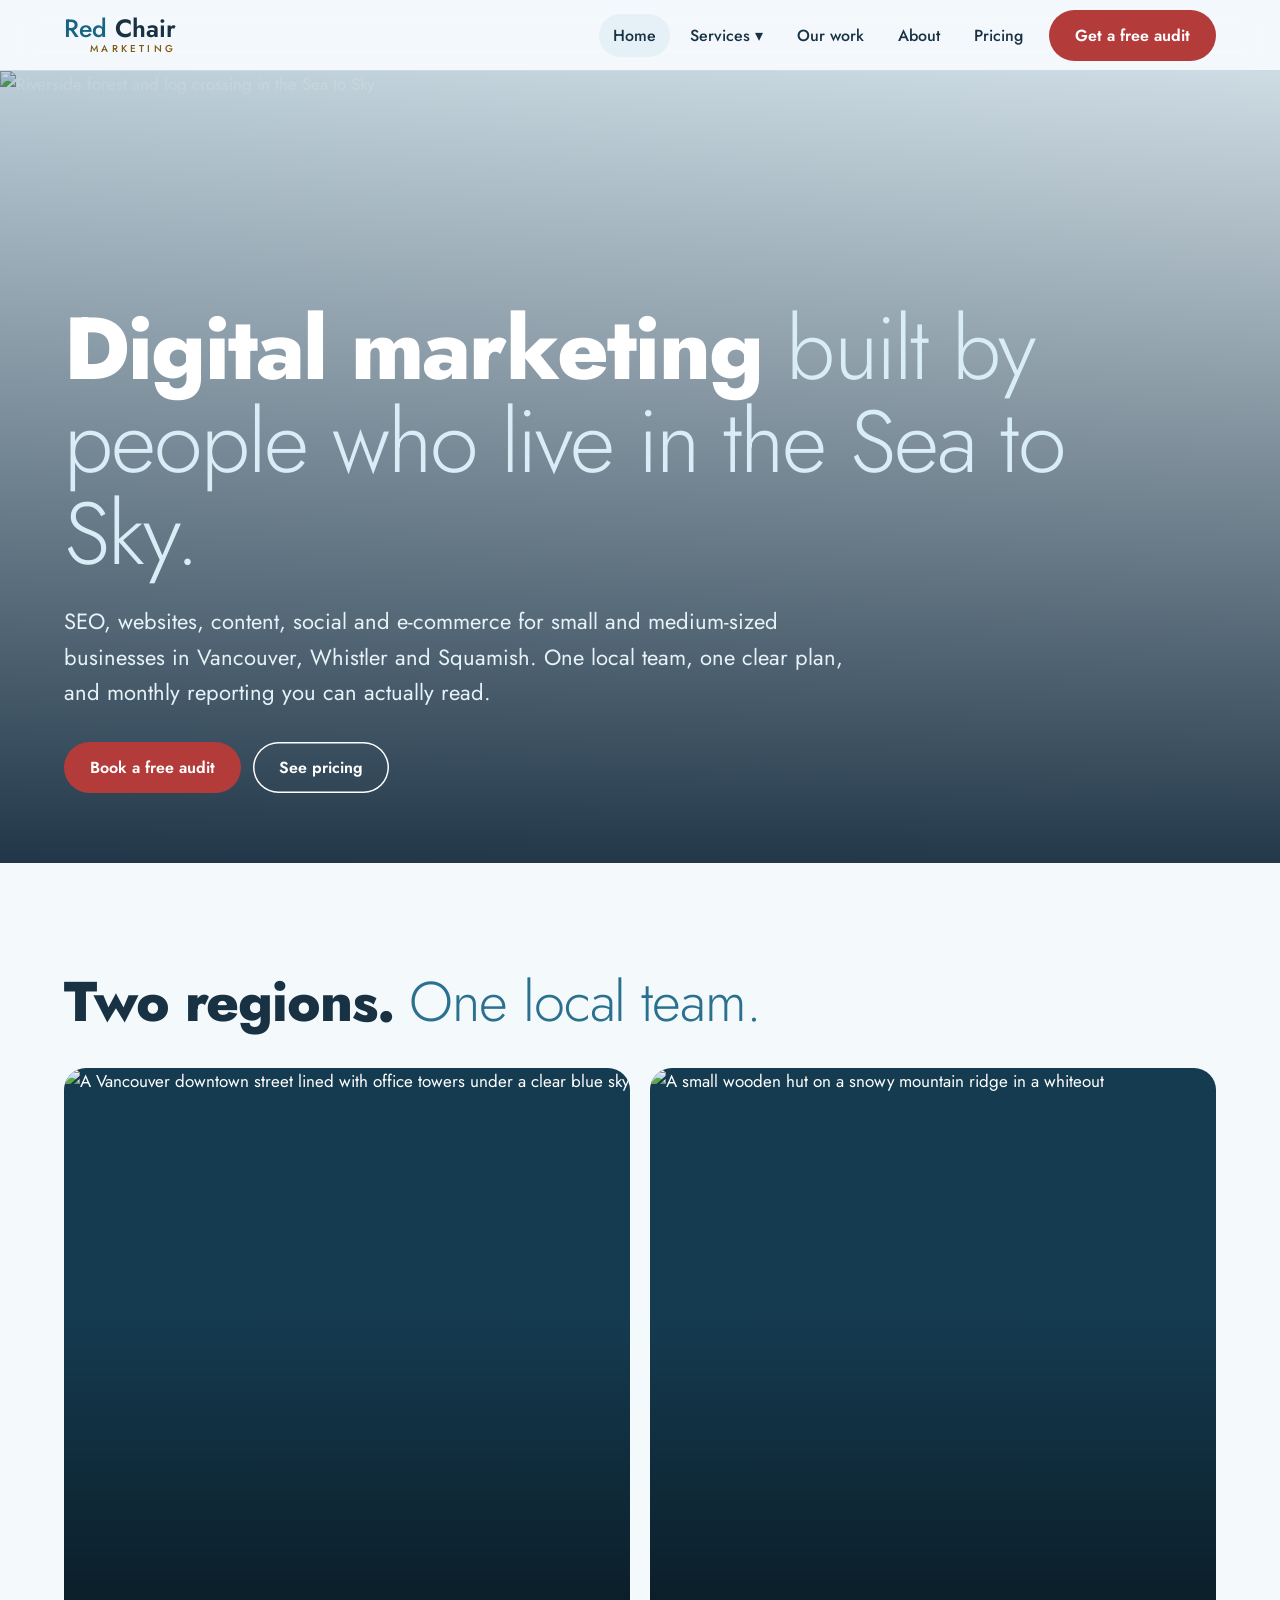
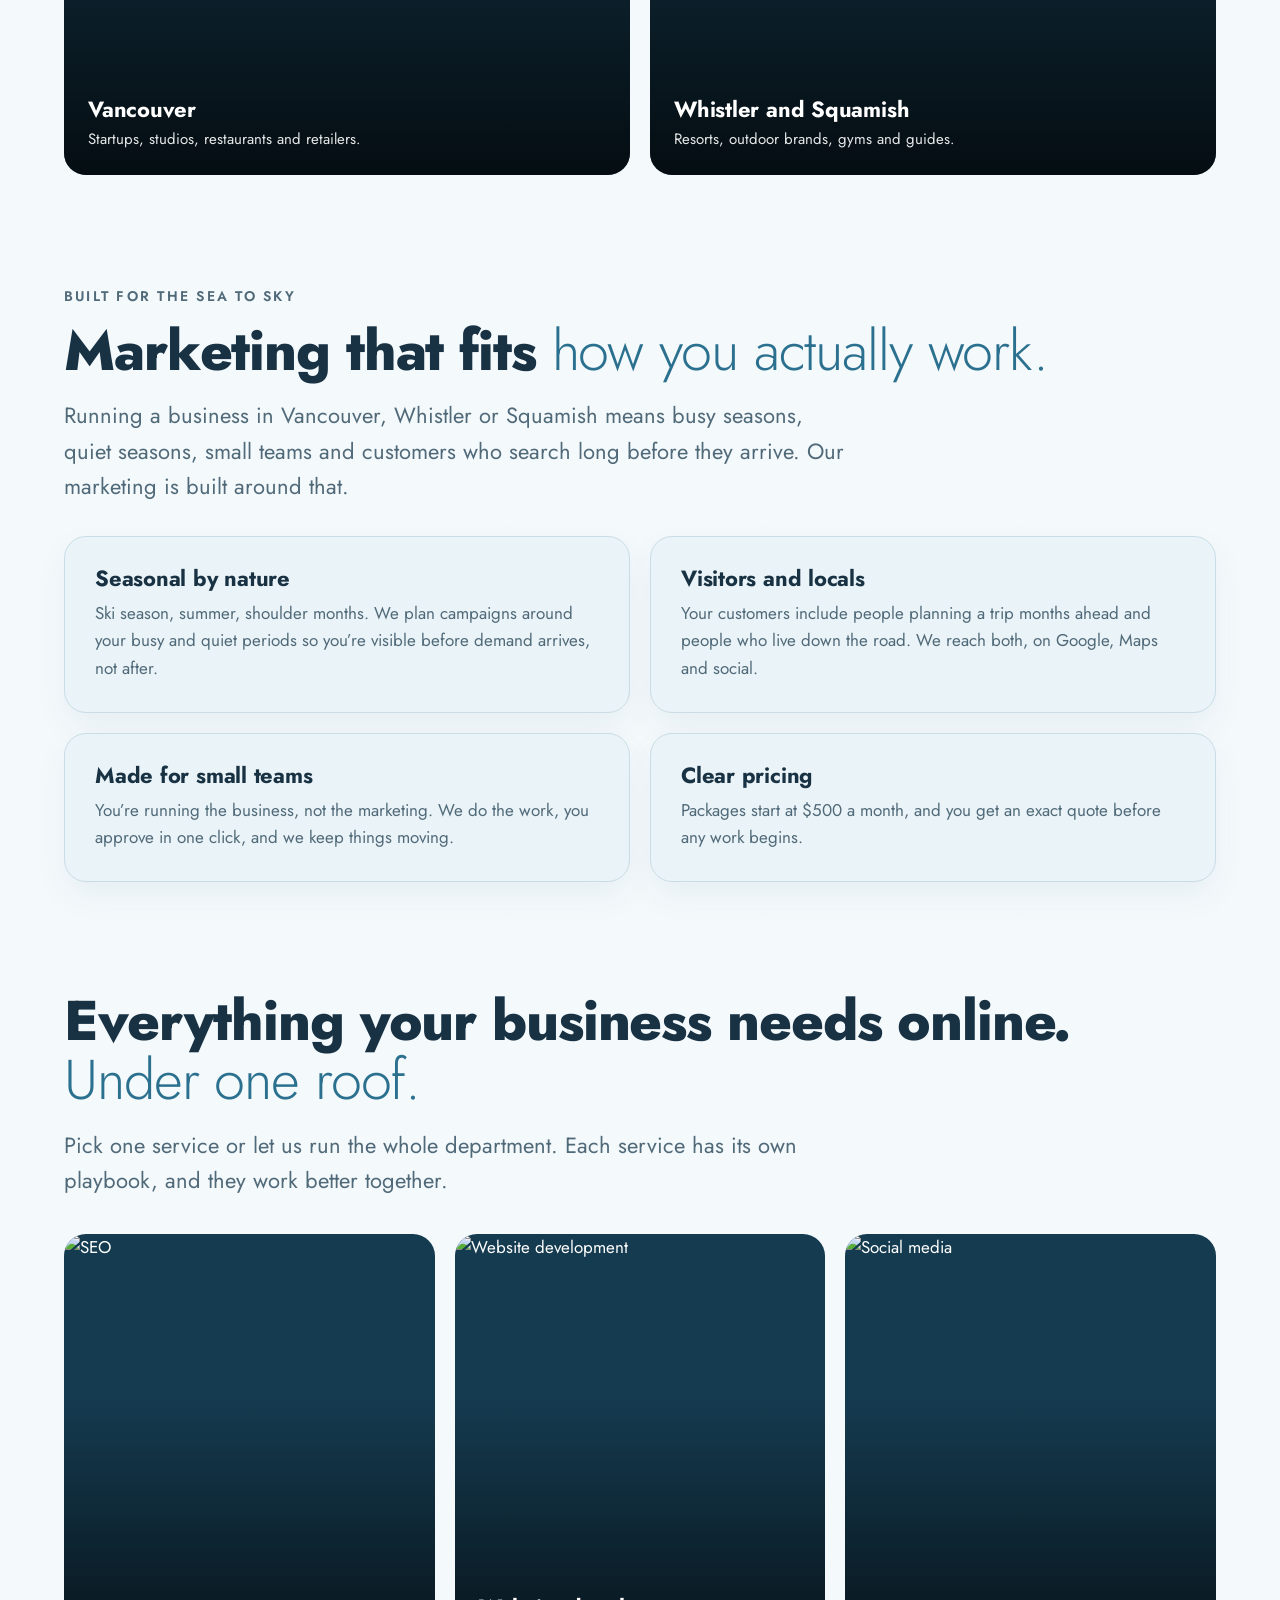
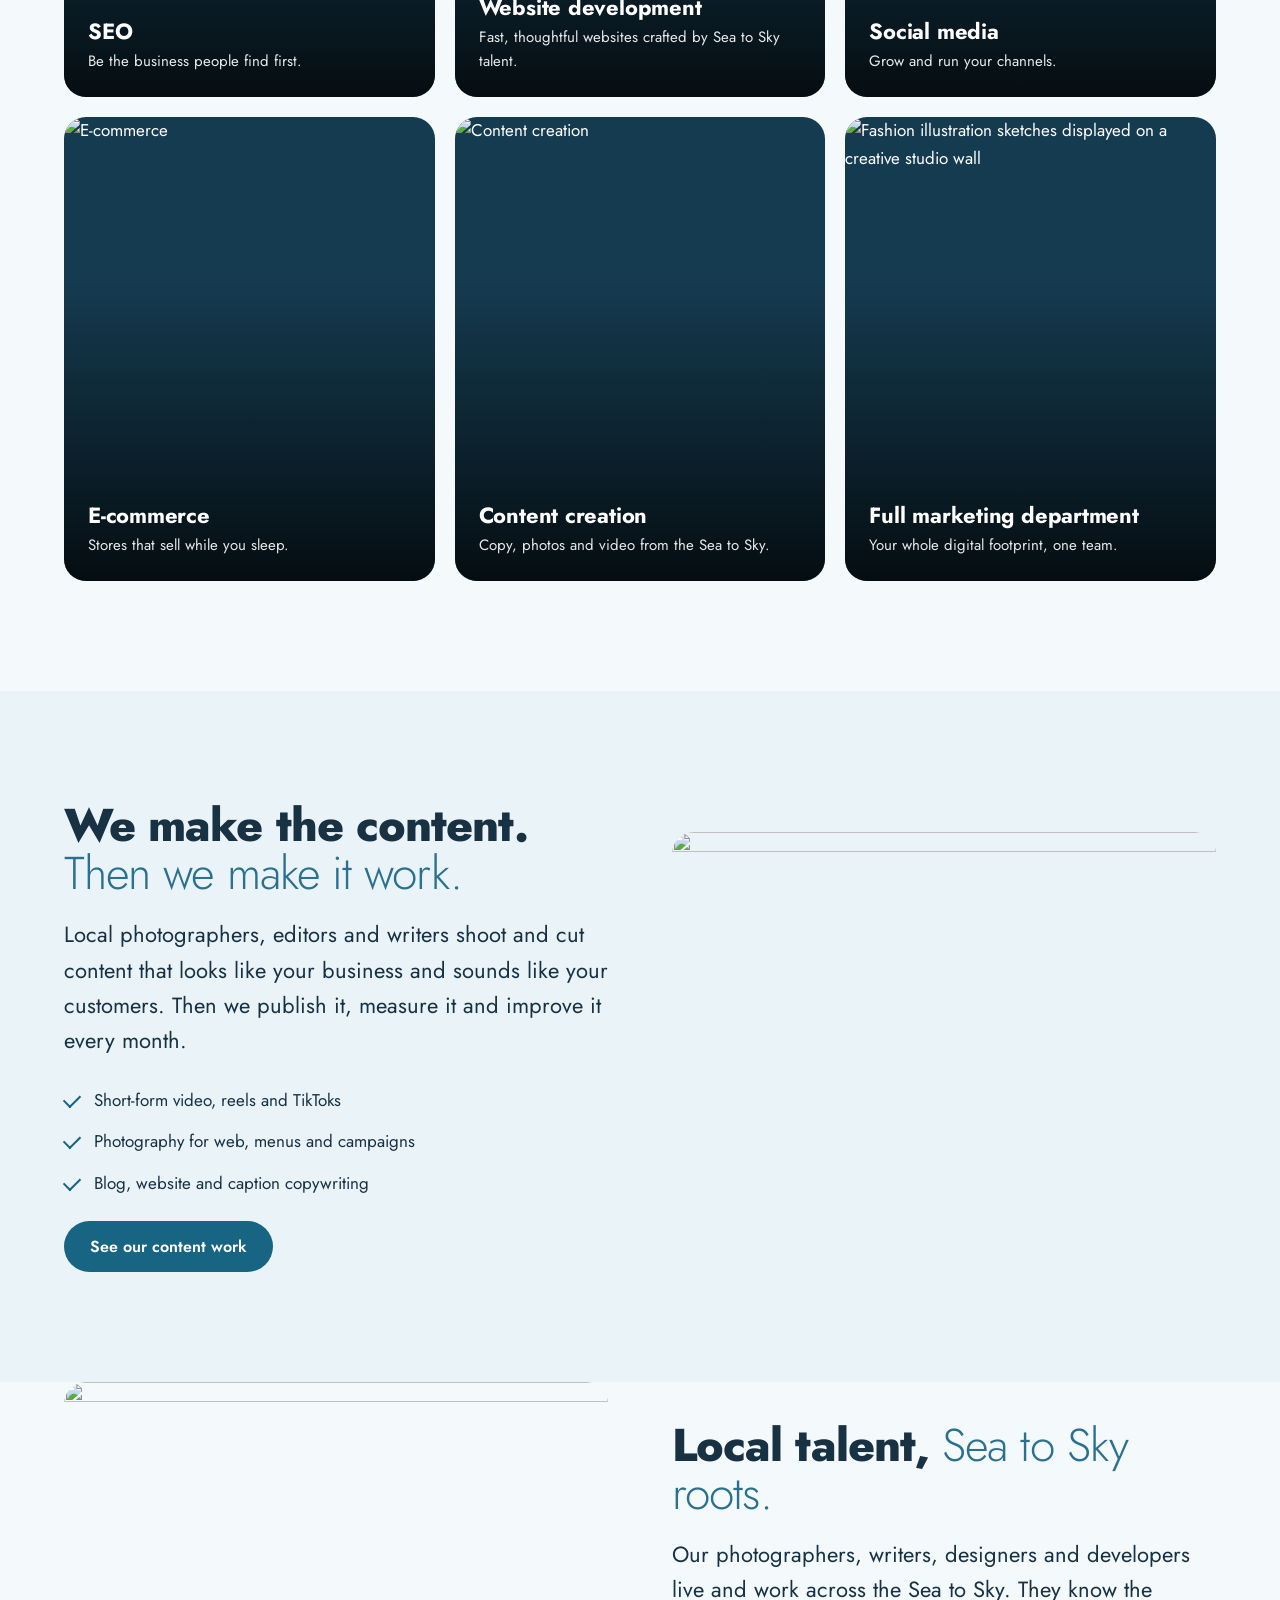
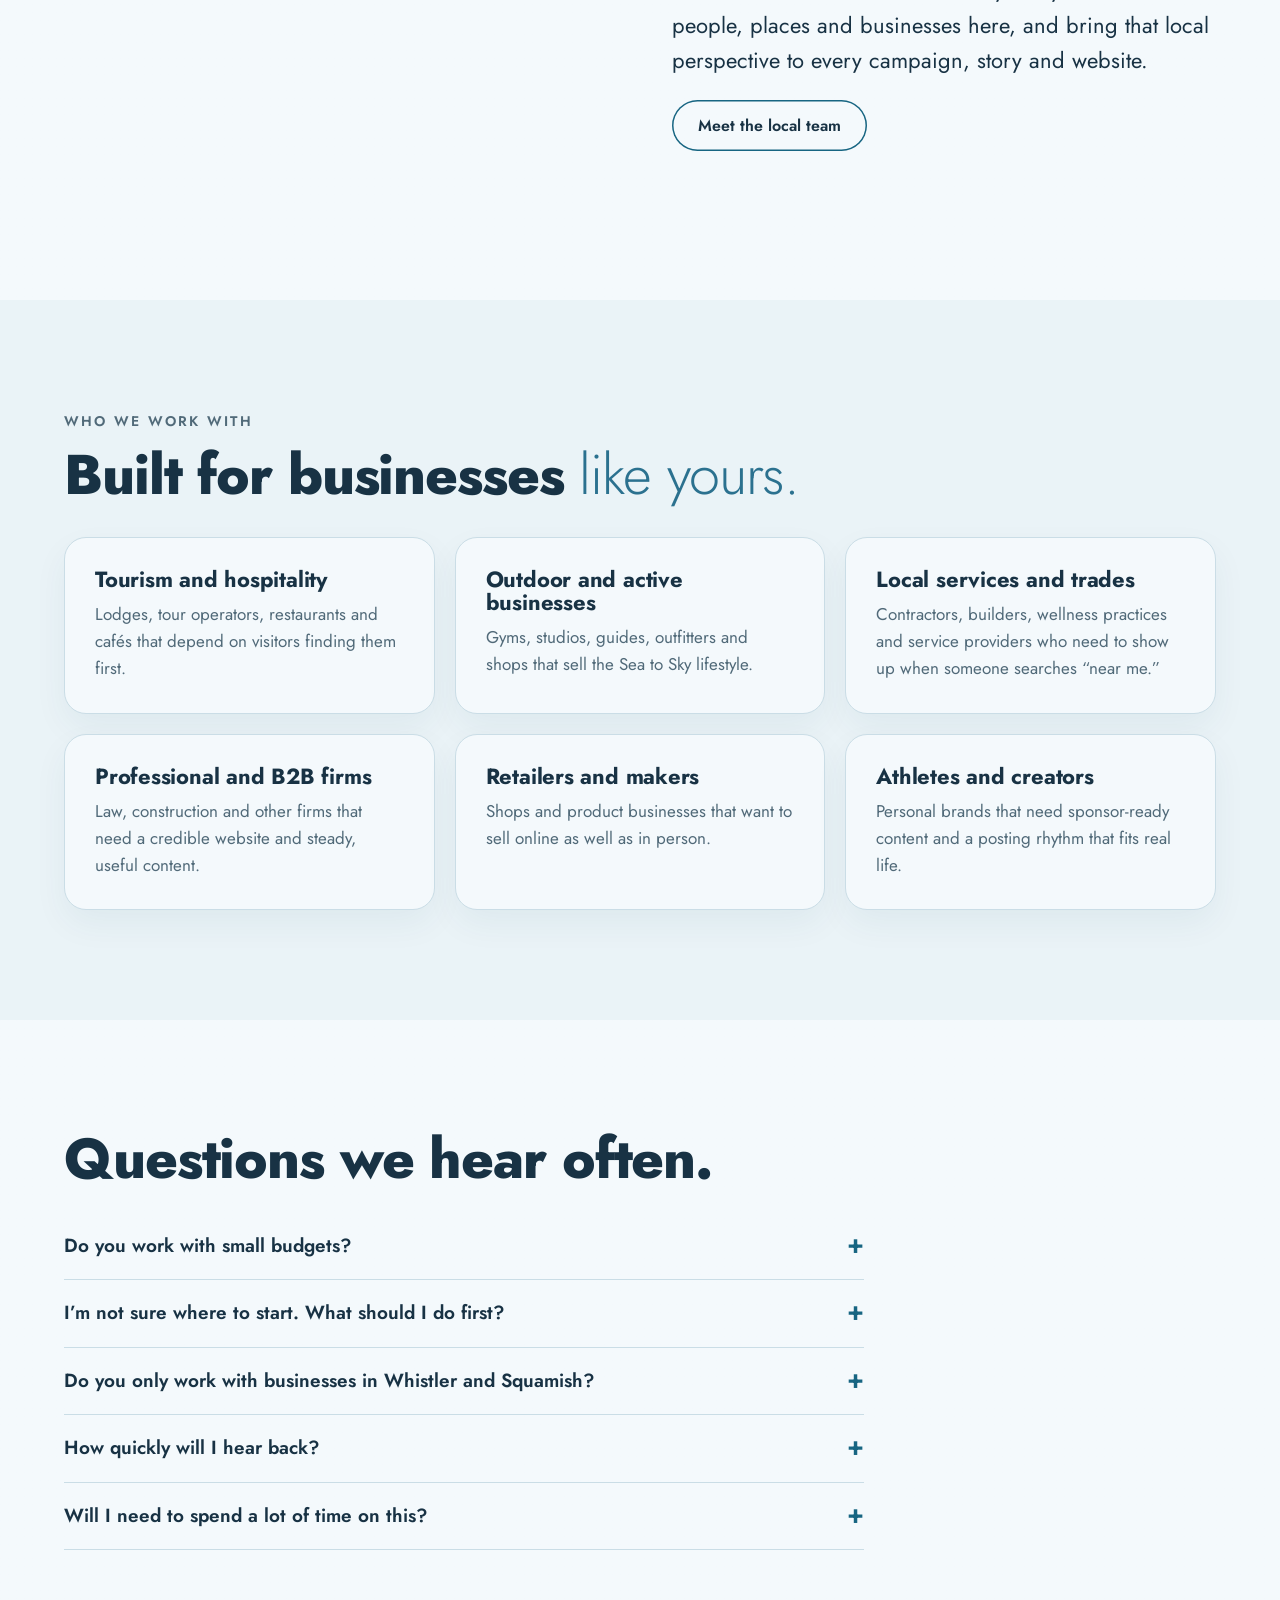
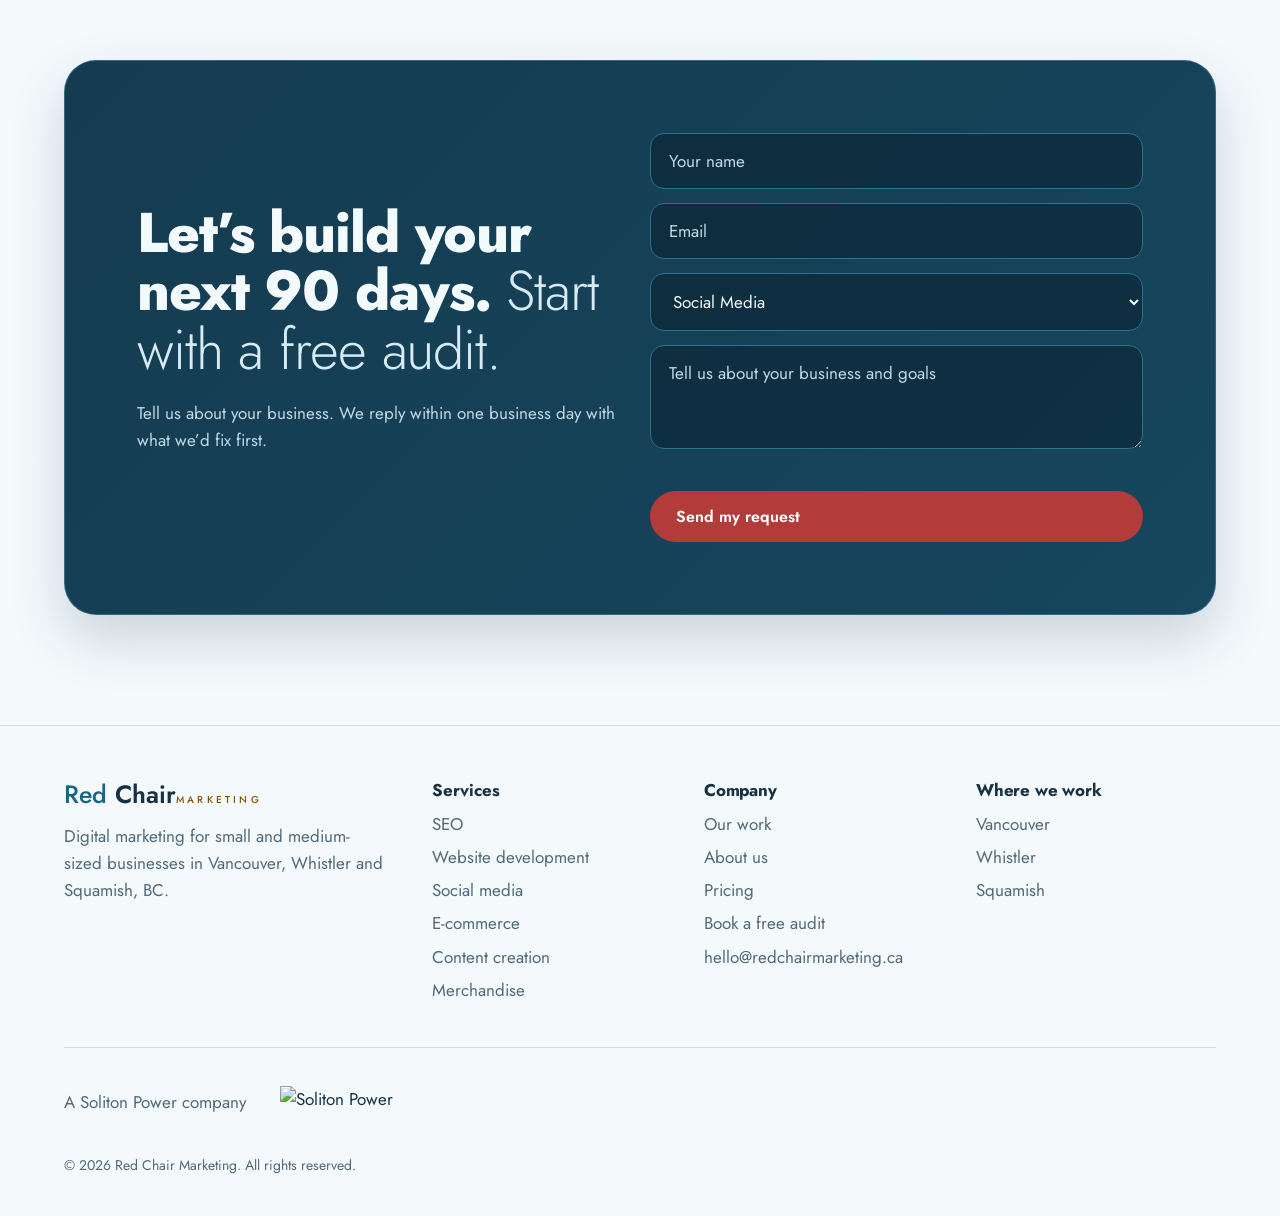
==== commit 452f171c: "Add files via upload" ====
--- a/index.html
+++ b/index.html
@@ -1,227 +1,202 @@
 <!DOCTYPE html>
-<html lang="en">
-<head>
-<meta charset="utf-8">
-<meta name="viewport" content="width=device-width, initial-scale=1">
-<title>Custom Learning Programs | Canadian Training &amp; Learning Services</title>
-<meta name="description" content="CTLS creates custom training and education programs, workshops, learning content, and online learning systems with verified professionals for companies and colleges.">
-<link rel="preconnect" href="https://fonts.googleapis.com">
-<link rel="preconnect" href="https://fonts.gstatic.com" crossorigin>
-<link href="https://fonts.googleapis.com/css2?family=Jost:wght@300;400;500;600;700&display=swap" rel="stylesheet">
-<link rel="stylesheet" href="styles.css">
-</head>
-<body>
-
-<header class="site-header">
-  <div class="wrap nav">
-    <a class="brand" href="index.html" aria-label="Canadian Training &amp; Learning Services home"><img src="ctls-logo.png" alt="Canadian Training &amp; Learning Services (CTLS)"></a>
-    <button class="menu-btn" aria-expanded="false" aria-label="Menu"><span></span></button>
-    <nav class="nav-links" aria-label="Main">
-      <a href="index.html" aria-current="page">Home</a>
-      <a href="services.html">Services</a>
-      <a href="prices.html">Prices</a>
-      <a href="process.html">Process</a>
-      <a href="canadian-expertise.html">Verified experts</a>
-      <a href="about.html">About CTLS</a>
-      <a class="btn btn-dark" href="contact.html">Contact us</a>
-    </nav>
-  </div>
-</header>
-
-<main class="home-main">
-  <section class="hero wrap">
-    <div class="hero-text">
-      <span class="hero-square" aria-hidden="true"></span>
-      <h1><span><i>Custom learning, built with</i></span><span><i><b class="canadian-red">Canadian</b> professionals.</i></span></h1>
-      <p class="lede">Canadian Training &amp; Learning Services (CTLS) helps companies and educational institutions train and develop their people, with custom, high-quality content created by verified Canadian professionals.</p>
-      <div class="actions">
-        <a class="btn btn-dark" href="contact.html">Plan a custom program</a>
-        <a class="btn btn-line" href="services.html">Explore our services</a>
-      </div>
-    </div>
-    <div class="banner">
-      <img decoding="async" fetchpriority="high" src="https://hebbkx1anhila5yf.public.blob.vercel-storage.com/IMG_2129-q52awF9Agqi5HxITkMqIuK8aaLRvoJ.jpeg" alt="A rider on a lift tower looking out over snow-capped mountains">
-      <div class="chips">
-        <a href="services.html#content">Custom programs</a>
-        <a href="services.html#workshops">Expert workshops</a>
-        <a href="services.html#trainers">Instructor training</a>
-        <a href="canadian-expertise.html">Verified professionals</a>
-        <a href="services.html#platforms">LMS, database, and portal</a>
-      </div>
-    </div>
-  </section>
-
-
-  <section class="wrap home-section">
-    <h2>One-of-a-kind learning, shaped around you.</h2>
-    <div class="switch">
-      <div class="tabs" role="tablist" aria-label="What we build">
-          <button class="tab" role="tab" aria-selected="true"><strong>Original content</strong><small>Slides, books, courses, and more</small></button>
-          <button class="tab" role="tab" aria-selected="false"><strong>LMS, database, and portal</strong><small>Learning management systems built or set up for you</small></button>
-          <button class="tab" role="tab" aria-selected="false"><strong>Program delivery</strong><small>Live, self-paced, or blended formats</small></button>
-          <button class="tab" role="tab" aria-selected="false"><strong>Instructor training</strong><small>Experts teach or prepare your team</small></button>
-          <button class="tab" role="tab" aria-selected="false"><strong>Expert workshops</strong><small>Practical sessions designed around your goals</small></button>
-      </div>
-      <div>
-        <article class="panel" role="tabpanel">
-          <div class="media"><img decoding="async" src="https://hebbkx1anhila5yf.public.blob.vercel-storage.com/IMG_2833-42AqI7IZSmWxHRE59JN1wizmWy6Wlj.jpeg" alt="A sunlit home office with a laptop and papers on a wooden table" loading="lazy"></div>
-          <div class="panel-body">
-            <h3>Original learning content</h3>
-            <p>Create slides, books, courses, and learning materials with verified professionals who know your subject.</p>
-            <a class="btn btn-dark" href="services.html#content">Learn more</a>
-          </div>
-        </article>
-        <article class="panel" role="tabpanel" hidden>
-          <div class="media"><img decoding="async" src="https://hebbkx1anhila5yf.public.blob.vercel-storage.com/adrian-yu-Wc45W-dQFlA-unsplash-wmlGQrfbM1SL1q7Vp66A12PCpIfTAr.jpg" alt="Vancouver skyline and harbor at sunset under dramatic clouds" loading="lazy"></div>
-          <div class="panel-body">
-            <h3>LMS, database, and portal</h3>
-            <p>We can build your entire online system using off-the-shelf tools like Moodle, Canvas, or Google, or develop it from scratch so you keep complete control and autonomy over your systems.</p>
-            <a class="btn btn-dark" href="services.html#platforms">Learn more</a>
-          </div>
-        </article>
-        <article class="panel" role="tabpanel" hidden>
-          <div class="media"><img decoding="async" src="https://hebbkx1anhila5yf.public.blob.vercel-storage.com/IMG_2997-AaWsoAVWk9lN260Uuv8gKHhBXJgrlz.jpeg" alt="Two colleagues discussing ideas beside a downtown office window" loading="lazy"></div>
-          <div class="panel-body">
-            <h3>Program delivery</h3>
-            <p>Choose a verified professional to teach, or have us prepare your team to deliver the program.</p>
-            <a class="btn btn-dark" href="services.html#delivery">Learn more</a>
-          </div>
-        </article>
-        <article class="panel" role="tabpanel" hidden>
-          <div class="media"><img decoding="async" src="https://hebbkx1anhila5yf.public.blob.vercel-storage.com/susan-q-yin-2JIvboGLeho-unsplash-inVhv26uxNtN63OkXhDCjsbllaNEL4.jpg" alt="Curved shelves filled with books in a multilevel library" loading="lazy"></div>
-          <div class="panel-body">
-            <h3>Instructor training</h3>
-            <p>Have our experts teach your learners, or prepare your own faculty and staff to deliver the program.</p>
-            <a class="btn btn-dark" href="services.html#trainers">Learn more</a>
-          </div>
-        </article>
-        <article class="panel" role="tabpanel" hidden>
-          <div class="media"><img decoding="async" src="https://hebbkx1anhila5yf.public.blob.vercel-storage.com/thought-catalog-505eectW54k-unsplash-3zDUnvRVNKF9nmkpP2HmpYkXySkLIK.jpg" alt="Person writing in a notebook beside a laptop, tablet, and coffee" loading="lazy"></div>
-          <div class="panel-body">
-            <h3>Expert workshops</h3>
-            <p>Work with verified specialists to create practical workshops for your field, team, and learning goals.</p>
-            <a class="btn btn-dark" href="services.html#workshops">Explore workshops</a>
-          </div>
-        </article>
-      </div>
-    </div>
-  </section>
-
-  <section class="wrap home-section">
-    <h2>Custom learning for colleges, companies, and your instructors.</h2>
-    <div class="values">
-      <div class="tile v1"><h3>Colleges</h3><p>Develop original courses and education programs with professionals who know the field.</p></div>
-      <div class="tile v2"><h3>Companies</h3><p>Create practical training and learning content built around your people and goals.</p></div>
-      <div class="tile v3"><h3>Your instructors</h3><p>Prepare your staff and faculty to deliver custom programs with confidence.</p></div>
-    </div>
-  </section>
-
-  <section class="wrap home-section">
-    <h2>What we deliver.</h2>
-    <ul class="steps">
-      <li class="step"><h3>Custom course content</h3></li>
-      <li class="step"><h3>An operational LMS, database, and portal</h3></li>
-      <li class="step"><h3>Expert workshops, online or in person</h3></li>
-      <li class="step"><h3>Complete curricula that meet local legal requirements</h3></li>
-    </ul>
-    <div class="actions section-action"><a class="btn btn-line" href="process.html">See example projects</a> <a class="btn btn-line" href="prices.html">View prices</a></div>
-  </section>
-
-  <section class="wrap home-section" id="ownership">
-    <h2>Content you own keeps working for you.</h2>
-    <div class="bento">
-      <div class="tile t-wide">
-        <h3 class="big">Your learning,<br>owned for the long term.</h3>
-        <p>When your training lives in materials and systems you own, it stays with your organization through staff changes, new vendors, and growth. It becomes an asset you build on, not a service you keep renting.</p>
-      </div>
-      <div class="tile t-side">
-        <h3>No lock-in</h3>
-        <p>Licensed content can change price, change terms, or disappear. Your own content stays yours.</p>
-      </div>
-      <div class="tile t-half-a">
-        <h3>Knowledge that stays</h3>
-        <p>What your best people know becomes training the next team can learn from.</p>
-      </div>
-      <div class="tile t-half-b">
-        <h3>Consistent and up to date</h3>
-        <p>Update your own materials as laws, products, and practices change, so every learner gets the same accurate, on-brand message.</p>
-      </div>
-    </div>
-    <div class="actions section-action"><a class="btn btn-line" href="services.html#ownership">Why ownership matters</a></div>
-  </section>
-
-  <section class="wrap home-section">
-    <h2>Built with professionals we verify.</h2>
-    <div class="bento">
-      <div class="tile t-wide">
-        <h3 class="big">Experience you can<br>put to work.</h3>
-        <p>We match your project with professionals whose credentials and experience fit the subject, so every learning experience starts with real expertise.</p>
-      </div>
-      <div class="tile t-side">
-        <h3>Expert-led or team-led</h3>
-        <p>Choose a verified professional to teach, or have us train your instructors to lead the program.</p>
-      </div>
-      <div class="tile t-half-a">
-        <h3>Content to delivery</h3>
-        <p>Bring original materials, instruction, and optional learning technology together.</p>
-      </div>
-      <div class="tile t-half-b">
-        <h3>Built for your learners</h3>
-        <p>We work with companies and colleges to shape programs around their subject, goals, and learners.</p>
-      </div>
-    </div>
-    <p class="lede muted home-intro">Share your subject area and learning goals. We’ll help find a qualified professional whose background fits.</p>
-    <div class="pills">
-      <span>University professors</span><span>MBAs</span><span>CPHRs</span><span>CFAs</span><span>Counsellors</span><span>English teachers</span><span>French teachers</span><span>and more</span>
-    </div>
-    <div class="actions section-action"><a class="btn btn-line" href="canadian-expertise.html">How we verify expertise</a></div>
-  </section>
-
-
-  <section class="wrap global-section" aria-labelledby="global-heading">
-    <a class="global-image" href="services.html#institutions" aria-label="Explore CTLS services for international institutions">
-      <img decoding="async" src="https://hebbkx1anhila5yf.public.blob.vercel-storage.com/IMG_2697-Qw1iASDf3iirIs32jCoPKLd1VD7onk.jpeg" alt="A leafy urban waterfront with a traditional temple, city skyline, and reflections across the water" loading="lazy">
-    </a>
-    <div class="global-copy">
-      <span class="tag">Global education partnerships</span>
-      <h2 id="global-heading">Stronger learning systems, built for your country.</h2>
-      <p>For institutions beyond Canada, CTLS helps adapt and elevate education systems to fit local goals and learners. We can refresh curriculum and course materials, train instructors, or bring our team to deliver hands-on workshops in your home country.</p>
-      <a class="btn btn-dark" href="services.html#institutions">Explore institutional services</a>
-    </div>
-  </section>
-
-  <section class="wrap">
-    <div class="cta">
-      <h2>Have a learning goal in mind?</h2>
-      <p>Let’s create something original, with the right professionals and a format that fits your learners.</p>
-      <div class="actions"><a class="btn btn-mist" href="contact.html">Plan your program</a></div>
-    </div>
-  </section>
-</main>
-
-<footer class="site-footer">
-  <div class="wrap">
-    <div class="foot">
-      <div>
-        <a class="brand" href="index.html" aria-label="Canadian Training &amp; Learning Services home"><img src="ctls-logo.png" alt="Canadian Training &amp; Learning Services (CTLS)"></a>
-        <p>Canadian Training &amp; Learning Services (CTLS) creates custom programs, workshops, and learning content with verified professionals. Based in Vancouver, Canada, we provide services worldwide.</p>
-      </div>
-      <div>
-        <h4>Explore</h4>
-        <ul><li><a href="index.html">Home</a></li><li><a href="services.html">Services</a></li><li><a href="prices.html">Prices</a></li><li><a href="process.html">Process</a></li><li><a href="canadian-expertise.html">Verified experts</a></li><li><a href="about.html">About CTLS</a></li><li><a href="contact.html">Contact us</a></li></ul>
-      </div>
-      <div>
-        <h4>Services</h4>
-        <ul><li><a href="services.html#content">Custom programs</a></li><li><a href="services.html#platforms">LMS, database, and portal</a></li><li><a href="services.html#delivery">Teaching options</a></li><li><a href="services.html#trainers">Train your instructors</a></li><li><a href="services.html#workshops">Expert workshops</a></li></ul>
-      </div>
-    </div>
-    <div class="legal">
-      <span class="legal-note">© 2026 Canadian Training &amp; Learning Services · Vancouver, Canada</span>
-      <p class="company-affiliation"><span>Canadian Training &amp; Learning Services is a</span><a href="https://solitonpower.com" aria-label="Soliton Power Group website"><img decoding="async" src="https://hebbkx1anhila5yf.public.blob.vercel-storage.com/Screenshot%202026-11-11%20at%2020.25.13-Gsnnw4uf6jiEBRduw0GfH2v3eYEwBv.png" alt="Soliton Power"></a><span>company.</span></p>
-    </div>
-  </div>
-</footer>
-
-<script src="script.js"></script>
-</body>
-</html>
+<html lang="en"><head><meta charset="utf-8">
+<meta name="viewport" content="width=device-width, initial-scale=1, viewport-fit=cover">
+<title>Red Chair Marketing | Digital marketing in Vancouver, Whistler and Squamish</title>
+<meta name="description" content="Digital marketing for small and medium-sized businesses in Vancouver, Whistler and Squamish. SEO, websites, social media, e-commerce and content from a local Sea to Sky team.">
+<script type="application/ld+json">{"@context":"https://schema.org","@type":"ProfessionalService","name":"Red Chair Marketing","description":"Digital marketing for small and medium-sized businesses in Vancouver, Whistler and Squamish, BC: SEO, website development, social media, e-commerce and content creation.","email":"hello@redchairmarketing.ca","areaServed":["Vancouver","Whistler","Squamish"],"parentOrganization":{"@type":"Organization","name":"Soliton Power Group"}}</script>
+<link href="https://fonts.googleapis.com/css2?family=Jost:wght@300;400;500;600;700;800&display=swap" rel="stylesheet">
+<style>
+:root{--bg:#F4F9FC;--ink:#183244;--mut:#516A79;--glacier:#76B7D2;--glacier-dark:#2B718F;--forest:#176582;--forest-deep:#153B50;--ice:#D5EAF3;--mut-on-dark:#C3D9E4;--card:#EAF3F7;--line:#CADDE6;--gold:#E4B34F;--gold-ink:#80570F;--red:#B33C3A;--red-dark:#8F2F2E;--red-ink:#B33C3A;--r:22px;box-sizing:border-box;padding-top:env(safe-area-inset-top,0px);padding-bottom:env(safe-area-inset-bottom,0px)}
+@media(prefers-color-scheme:dark){:root:not([data-theme=light]){--bg:#101E27;--ink:#E8F3F7;--mut:#ADC1CB;--glacier:#78BBD5;--glacier-dark:#A5D7EA;--forest:#246E8C;--forest-deep:#16394A;--ice:#1A303C;--mut-on-dark:#C2D9E2;--card:#182C37;--line:#334D5B;--gold:#E6B957;--gold-ink:#F0C86F;--red:#B33C3A;--red-dark:#8F2F2E;--red-ink:#F07E76}}
+:root[data-theme=dark]{--bg:#101E27;--ink:#E8F3F7;--mut:#ADC1CB;--glacier:#78BBD5;--glacier-dark:#A5D7EA;--forest:#246E8C;--forest-deep:#16394A;--ice:#1A303C;--mut-on-dark:#C2D9E2;--card:#182C37;--line:#334D5B;--gold:#E6B957;--gold-ink:#F0C86F;--red:#B33C3A;--red-dark:#8F2F2E;--red-ink:#F07E76}
+html{scroll-padding-top:env(safe-area-inset-top,0px);scroll-behavior:smooth}
+*{box-sizing:border-box}body{margin:0;background:linear-gradient(180deg,color-mix(in srgb,var(--ice) 16%,var(--bg)) 0%,var(--bg) 360px);color:var(--ink);font:400 17px/1.6 Jost,system-ui,sans-serif;-webkit-font-smoothing:antialiased}
+body::before{content:"";position:fixed;inset:0 0 auto;height:env(safe-area-inset-top,0px);background:var(--bg);z-index:60}
+img,video{max-width:100%;display:block}a{color:inherit}
+.w{max-width:1200px;margin:0 auto;padding:0 24px}
+h1,h2,h3{margin:0;line-height:1.05;letter-spacing:-.02em}
+h1{font-size:clamp(40px,7vw,88px);font-weight:800}h2{font-size:clamp(30px,4.4vw,56px);font-weight:800}h3{font-size:22px;font-weight:700;letter-spacing:-.01em}
+.l{font-weight:300;color:var(--glacier-dark)}.hero .l{color:#D8EDF5}
+p{margin:0 0 1em}.mut{color:var(--mut)}.lead{font-size:clamp(18px,2vw,22px);max-width:60ch}
+section{padding:clamp(56px,9vw,110px) 0}
+header{position:sticky;top:env(safe-area-inset-top,0px);z-index:50;background:color-mix(in srgb,var(--bg) 88%,transparent);backdrop-filter:blur(14px);border-bottom:1px solid var(--line)}
+.nav{display:flex;align-items:center;justify-content:space-between;height:70px;gap:16px}
+.logo{text-decoration:none;font-size:25px;font-weight:600;line-height:1;display:flex;flex-direction:column}.logo b{color:var(--forest);font-weight:500}.logo i{font-style:normal;color:var(--ink)}.logo small{font-size:10px;letter-spacing:.32em;color:var(--gold-ink);align-self:flex-end;font-weight:500;margin-top:3px}
+nav{display:flex;align-items:center;gap:6px}nav a,.dd>button{font:500 16px Jost;color:var(--ink);text-decoration:none;padding:10px 14px;border-radius:99px;background:none;border:0;cursor:pointer}
+nav a:hover,.dd>button:hover,nav a.on{background:color-mix(in srgb,var(--card) 78%,var(--ice))}
+.dd{position:relative}.dd .m{display:none;position:absolute;top:100%;left:0;min-width:240px;background:var(--bg);border:1px solid var(--line);border-radius:18px;padding:8px;box-shadow:0 18px 40px rgba(0,0,0,.14)}
+.dd:hover .m,.dd:focus-within .m,.dd.o .m{display:block}.m a{display:block}
+.btn{display:inline-flex;align-items:center;gap:8px;background:var(--forest);color:#fff;font:600 16px Jost;padding:14px 26px;border-radius:99px;border:0;cursor:pointer;text-decoration:none;transition:transform .2s,background .2s}
+.btn:hover{transform:translateY(-2px);background:var(--forest-deep);color:#fff}.btn.o{background:none;color:var(--ink);box-shadow:inset 0 0 0 1.5px var(--forest)}.btn.o:hover{background:var(--forest);color:#fff}.btn.r{background:var(--red);color:#fff}.btn.r:hover{background:var(--red-dark);color:#fff}
+.burger{display:none;background:none;border:0;font-size:28px;color:var(--ink);cursor:pointer}
+:focus-visible{outline:3px solid var(--forest);outline-offset:3px}
+.hero{position:relative;color:#fff;min-height:88vh;display:flex;align-items:flex-end;padding:0;overflow:hidden}
+.hero>video,.hero>img{position:absolute;inset:0;width:100%;height:100%;object-fit:cover}
+.hero::after{content:"";position:absolute;inset:0;background:linear-gradient(180deg,rgba(12,36,54,.08),rgba(8,31,50,.88)),linear-gradient(120deg,rgba(34,99,134,.18),rgba(148,198,218,.12))}
+.hero .w{position:relative;z-index:2;padding-top:140px;padding-bottom:70px}.hero .lead{color:#E6F2F7;margin:24px 0 32px}
+.hero.sm{min-height:62vh}.hero h1{animation:up .9s cubic-bezier(.2,.7,.2,1) both}@keyframes up{from{opacity:0;transform:translateY(30px)}}
+.bs{display:flex;gap:12px;flex-wrap:wrap}
+.g{display:grid;gap:20px}.g2{grid-template-columns:repeat(2,1fr)}.g3{grid-template-columns:repeat(3,1fr)}.g4{grid-template-columns:repeat(4,1fr)}
+.card{background:var(--card);border:1px solid var(--line);border-radius:var(--r);padding:30px;box-shadow:0 14px 34px rgba(27,67,90,.055)}
+.pc{position:relative;border-radius:var(--r);overflow:hidden;aspect-ratio:4/5;color:#fff;text-decoration:none;display:flex;align-items:flex-end;background:var(--forest-deep)}
+.pc img{position:absolute;inset:0;width:100%;height:100%;object-fit:cover;transition:transform .6s}.pc:hover img{transform:scale(1.06)}
+.work-card{min-height:370px;display:flex;flex-direction:column;justify-content:space-between;gap:22px;text-decoration:none;color:var(--ink);transition:transform .2s,box-shadow .2s}
+.work-card:hover{transform:translateY(-4px);box-shadow:0 20px 42px rgba(19,62,85,.14)}
+.work-logo{width:100%;height:152px;display:flex;align-items:center;justify-content:center;padding:12px;background:#fff;border:1px solid var(--line);border-radius:16px;overflow:hidden}
+.work-logo img{width:auto;height:auto;max-width:100%;max-height:124px;object-fit:contain}
+.work-logo img.work-logo-crop{width:100%;height:120px;max-height:none;object-fit:cover;object-position:center;border-radius:8px}
+.work-mark{font-size:clamp(28px,3vw,40px);font-weight:800;letter-spacing:-.07em;color:var(--ink)}
+.work-mark span{color:var(--gold-ink);font-weight:500}
+.work-project{margin-top:auto}
+.pc::after{content:"";position:absolute;inset:0;background:linear-gradient(transparent 35%,rgba(0,0,0,.78))}.pc div{position:relative;z-index:2;padding:24px}.pc p{margin:6px 0 0;font-size:15px;opacity:.9}
+.ph{background:repeating-linear-gradient(135deg,var(--card) 0 14px,var(--line) 14px 15px);display:grid;place-items:center;color:var(--mut);font-size:14px;text-align:center;padding:16px;border-radius:var(--r);min-height:200px;border:1.5px dashed var(--glacier)}
+.split{display:grid;grid-template-columns:1fr 1fr;gap:clamp(28px,5vw,72px);align-items:center}.split>img,.split>.ph{border-radius:var(--r);width:100%;aspect-ratio:4/3;object-fit:cover}
+.rev{direction:rtl}.rev>*{direction:ltr}
+.about-values{margin-top:28px}
+.about-values .card{height:100%;border:1px solid var(--line);border-top:3px solid var(--glacier);background:var(--bg)}
+.about-founder{display:grid;grid-template-columns:1.1fr .9fr;gap:clamp(28px,6vw,84px);align-items:center}
+.about-founder-copy{max-width:58ch}
+.about-founder img{width:100%;aspect-ratio:4/5;max-height:620px;object-fit:cover;border-radius:var(--r)}
+.about-quote{padding-left:22px;border-left:3px solid var(--gold);font-size:clamp(20px,2.4vw,28px);line-height:1.4;font-weight:500}
+@media(max-width:900px){.about-founder{grid-template-columns:1fr}.about-founder img{max-height:560px;aspect-ratio:4/3}}
+.tags{display:flex;gap:8px;flex-wrap:wrap;margin:18px 0}
+.tag{border:1.5px solid var(--line);background:none;color:var(--ink);padding:9px 18px;border-radius:99px;font:500 15px Jost;cursor:pointer}.tag.on,.tag:hover{background:var(--ink);color:var(--bg);border-color:var(--ink)}
+ul.ck{list-style:none;padding:0;margin:0 0 1em}ul.ck li{padding:7px 0 7px 30px;position:relative}ul.ck li::before{content:"";position:absolute;left:0;top:14px;width:14px;height:8px;border-left:2.5px solid var(--forest);border-bottom:2.5px solid var(--forest);transform:rotate(-45deg)}
+.steps{counter-reset:s}.steps .card{position:relative;padding-top:64px}.steps .card::before{counter-increment:s;content:counter(s);position:absolute;top:22px;left:30px;font-size:30px;font-weight:800;color:var(--forest)}.steps .card:nth-child(3n+2)::before{color:var(--gold-ink)}.steps .card:nth-child(3n)::before{color:var(--red-ink)}
+details{border-bottom:1px solid var(--line);padding:18px 0}summary{cursor:pointer;font-weight:600;font-size:19px;list-style:none;display:flex;justify-content:space-between}summary::after{content:"+";font-size:26px;line-height:1;color:var(--forest)}details[open] summary::after{content:"×"}details p{margin:12px 0 0;color:var(--mut)}
+.price{font-size:46px;font-weight:800;letter-spacing:-.03em}.price small{font-size:16px;font-weight:400;color:var(--mut)}
+.pk{display:flex;flex-direction:column;border:1.5px solid var(--line);background:var(--bg)}.pk.f{background:var(--ink);color:var(--bg);border-color:var(--ink)}.pk.f .mut{color:var(--mut-on-dark)}.pk .btn{margin-top:auto}.pk.f .btn{background:var(--forest);color:#fff}
+.chip{display:inline-block;background:var(--gold);color:#172B35;font-size:13px;font-weight:600;padding:3px 12px;border-radius:99px;margin-bottom:12px}
+label.opt{display:flex;justify-content:space-between;gap:12px;padding:14px 18px;border:1.5px solid var(--line);border-radius:16px;cursor:pointer;margin-bottom:10px;background:var(--bg)}label.opt:has(input:checked){border-color:var(--forest);background:var(--card)}label.opt input{accent-color:var(--forest);margin-right:10px;width:18px;height:18px}
+.gal{columns:3 260px;column-gap:16px}.gal>*{break-inside:avoid;margin-bottom:16px;border-radius:var(--r);overflow:hidden;position:relative;cursor:zoom-in;display:block}.gal img,.gal video{width:100%}
+.gal .ph{cursor:default}.gal .k{position:absolute;left:12px;top:12px;background:rgba(0,0,0,.65);color:#fff;font-size:13px;padding:3px 12px;border-radius:99px}
+.lb{position:fixed;inset:0;background:rgba(10,10,10,.92);z-index:100;display:none;place-items:center;padding:24px}.lb.o{display:grid}.lb img,.lb video{max-height:86vh;border-radius:14px}.lb button{position:absolute;top:calc(14px + env(safe-area-inset-top,0px));right:18px;background:#fff;border:0;border-radius:99px;width:44px;height:44px;font-size:22px;cursor:pointer}
+form{display:grid;gap:14px}input,select,textarea{font:400 17px Jost;padding:15px 18px;border-radius:14px;border:1.5px solid var(--line);background:var(--bg);color:var(--ink);width:100%}input:focus,select:focus,textarea:focus{border-color:var(--forest);outline:0}
+.err{color:var(--red-ink);font-size:14px;min-height:1em}
+.band{background:linear-gradient(135deg,var(--forest-deep),color-mix(in srgb,var(--forest-deep) 72%,var(--forest)));color:#F2FAFC;border:1px solid color-mix(in srgb,var(--glacier) 34%,transparent);border-radius:32px;padding:clamp(32px,6vw,72px);box-shadow:0 24px 54px rgba(15,50,73,.18)}.band .l{color:#D6EBF4}.band .mut{color:var(--mut-on-dark)}.band input,.band select,.band textarea{background:rgba(8,30,45,.52);color:#F2FAFC;border-color:var(--glacier-dark)}.band input::placeholder,.band textarea::placeholder{color:var(--mut-on-dark)}
+footer{border-top:1px solid var(--line);padding:56px 0 40px}.fg{display:grid;grid-template-columns:1.4fr 1fr 1fr 1fr;gap:32px}.fg a{display:block;text-decoration:none;color:var(--mut);padding:3px 0}.fg a:hover{color:var(--forest)}
+.sol{display:flex;align-items:center;gap:16px;flex-wrap:wrap;margin-top:40px;padding-top:28px;border-top:1px solid var(--line)}.sol span{background:var(--bg);border-radius:14px;padding:10px 18px;display:inline-flex}.sol img{height:34px}
+@media(max-width:900px){.g3,.g4,.g2,.split,.fg{grid-template-columns:1fr 1fr}.split{grid-template-columns:1fr}.burger{display:block}
+nav{position:fixed;inset:calc(70px + env(safe-area-inset-top,0px)) 0 0 0;background:var(--bg);flex-direction:column;align-items:stretch;padding:20px;display:none;overflow:auto}nav.o{display:flex}nav a,.dd>button{font-size:22px;text-align:left;width:100%}.dd .m{display:block;position:static;box-shadow:none;border:0;padding:0 0 0 14px}}
+@media(max-width:560px){.g3,.g4,.g2,.fg{grid-template-columns:1fr}.pc{aspect-ratio:4/3}}
+@media(prefers-reduced-motion:reduce){*{animation:none!important;transition:none!important;scroll-behavior:auto}}
+</style>
+<link rel="stylesheet" href="theme.css">
+</head><body>
+<header><div class="w nav"><a class="logo" href="#home" aria-label="Red Chair Marketing home"><span><b>Red</b> <i>Chair</i></span><small>MARKETING</small></a>
+<button class="burger" id="bg" aria-label="Menu" aria-expanded="false">☰</button>
+<nav id="nv"><a href="#home">Home</a><div class="dd"><button aria-haspopup="true">Services ▾</button><div class="m"><a href="#seo">SEO</a><a href="#website">Website development</a><a href="#social">Social media management</a><a href="#ecommerce">E-commerce management</a><a href="#content">Content creation</a><a href="#merchandise">Merchandise</a></div></div><a href="#work">Our work</a><a href="#about">About</a><a href="#pricing">Pricing</a><a class="btn r" href="#pricing" data-c style="color:#fff;margin-left:6px">Get a free audit</a></nav></div></header>
+<main id="m"></main>
+<footer><div class="w"><div class="fg"><div><a class="logo" href="#home" style="padding:0"><span><b>Red</b> <i>Chair</i></span><small>MARKETING</small></a><p class="mut" style="margin-top:16px;max-width:32ch">Digital marketing for small and medium-sized businesses in Vancouver, Whistler and Squamish, BC.</p></div>
+<div><h3 style="font-size:17px;margin-bottom:8px">Services</h3><a href="#seo">SEO</a><a href="#website">Website development</a><a href="#social">Social media</a><a href="#ecommerce">E-commerce</a><a href="#content">Content creation</a><a href="#merchandise">Merchandise</a></div>
+<div><h3 style="font-size:17px;margin-bottom:8px">Company</h3><a href="#work">Our work</a><a href="#about">About us</a><a href="#pricing">Pricing</a><a href="#" data-c>Book a free audit</a><a href="mailto:hello@redchairmarketing.ca">hello@redchairmarketing.ca</a></div>
+<div><h3 style="font-size:17px;margin-bottom:8px">Where we work</h3><a>Vancouver</a><a>Whistler</a><a>Squamish</a></div></div>
+<div class="sol"><span class="mut" style="background:none;padding:0">A Soliton Power company</span><span><img id="sol" alt="Soliton Power"></span></div>
+<p class="mut" style="font-size:14px;margin:24px 0 0">© 2026 Red Chair Marketing. All rights reserved.</p></div></footer>
+<div class="lb" id="lb" role="dialog" aria-modal="true"><button aria-label="Close">×</button><div id="lbc"></div></div>
+<script>
+const I={"w1": "assets/asset1.jpg", "w2": "assets/asset2.jpg", "w3": "assets/asset3.jpg", "s1": "assets/asset4.jpg", "s3": "assets/asset5.jpg", "v1": "assets/asset6.jpg", "v2": "assets/asset7.jpg", "sol": "assets/asset8.png", "s2": "assets/asset9.jpg", "vid": "assets/asset10.mp4", "homeHero": "https://hebbkx1anhila5yf.public.blob.vercel-storage.com/IMG_6195-NBVp3qxCEQSrAJpeW7lyNIBJP9GIWK.jpeg", "homeCity": "assets/vancouver-street.jpg", "aboutFit": "assets/about-fit.jpg", "homeWhistler": "assets/whistler-hut.jpg", "homeSeo": "https://hebbkx1anhila5yf.public.blob.vercel-storage.com/46ED49DF-2729-4BA9-A2E0-A8A47A348D86-JJjAs3qEdRQ5C1lGTyrnbWlpzjVNHe.jpg", "homeWeb": "https://hebbkx1anhila5yf.public.blob.vercel-storage.com/IMG_7699-UBPdtrqzH151DLiOHcVARYLHAbH2Zd.jpeg", "homeSocial": "https://hebbkx1anhila5yf.public.blob.vercel-storage.com/IMG_2697-NMaC4ArLQU6E9lIJkKOmEtdu3QPlIk.jpeg", "homeEcom": "https://hebbkx1anhila5yf.public.blob.vercel-storage.com/IMG_6195-NBVp3qxCEQSrAJpeW7lyNIBJP9GIWK.jpeg", "homeContent": "https://hebbkx1anhila5yf.public.blob.vercel-storage.com/IMG_1969-UDcNCcNHUABNd9BnigH7R7iAnFGJN7.jpeg", "homeTeam": "https://hebbkx1anhila5yf.public.blob.vercel-storage.com/IMG_5376-zxRvpcTHbNT7bDykVF9dS8H2QXcBbn.jpeg", "homeDepartment": "https://hebbkx1anhila5yf.public.blob.vercel-storage.com/charlota-blunarova-r5xHI_H44aM-unsplash-zMR4B5uzbkZXh1OqaD2bGKy3FF1e4B.jpg", "merchMural":"https://hebbkx1anhila5yf.public.blob.vercel-storage.com/hc-digital-7qCeFo19r24-unsplash-JVAbxslexUlGE0lG4DZpg2dri1iWUQ.jpg", "merchCaps":"https://hebbkx1anhila5yf.public.blob.vercel-storage.com/trista-le-FSK5cxkOtfo-unsplash-9J9iNWSLNKqLh1EViXFdE62Djo6gFD.jpg", "merchBottle":"https://hebbkx1anhila5yf.public.blob.vercel-storage.com/obi-nSXSHubZ-7Q-unsplash-DjlO4VEM837B0RK8p68R9H5EibPzH7.jpg"};
+const $=(s,e=document)=>e.querySelector(s),$$=(s,e=document)=>[...e.querySelectorAll(s)];
+const im=(k,a,c='')=>`<img class="${c}" src="${I[k]}" alt="${a}" loading="${k==='homeHero'?'eager':'lazy'}" ${k==='homeHero'?'fetchpriority="high"':''}>`;
+const ph=(t,s='')=>`<div class="ph" style="${s}">${t}</div>`;
+const hero=(t,l,sub,k,btns='',sm=1)=>`<section class="hero ${sm?'sm':''}">${k=='vid'?`<video src="${I.vid}" poster="${I.w1}" autoplay muted loop playsinline></video>`:im(k,k==='homeHero'?'Riverside forest and log crossing in the Sea to Sky':'')}<div class="w"><h1>${t} <span class="l">${l}</span></h1><p class="lead">${sub}</p><div class="bs">${btns||'<a class="btn r" href="#" data-c>Book a free audit</a><a class="btn o" style="color:#fff;box-shadow:inset 0 0 0 1.5px #fff" href="#pricing">See pricing</a>'}</div></div></section>`;
+const cta=(t='Let’s build your next 90 days.')=>`<section style="padding-top:0"><div class="w"><div class="band"><div class="g g2" style="align-items:center"><div><h2>${t} <span class="l">Start with a free audit.</span></h2><p class="mut" style="margin-top:20px">Tell us about your business. We reply within one business day with what we’d fix first.</p></div>${form()}</div></div></div></section>`;
+function form(){return `<form id="f" novalidate><input name="n" placeholder="Your name" autocomplete="name" aria-label="Name"><input name="e" type="email" placeholder="Email" autocomplete="email" aria-label="Email"><select name="s" aria-label="Service"><option>Social Media</option><option>Video &amp; Photo Editing</option><option>Local SEO</option><option>E-Commerce Management</option><option>Business Pro</option><option>Marketing Pro</option><option>Content shoot</option><option>Website project</option><option>Merchandise</option><option>Event management</option><option>Other standalone service</option></select><textarea name="b" rows="3" placeholder="Tell us about your business and goals" aria-label="Message"></textarea><div class="err" id="er" role="alert"></div><button class="btn r" type="submit">Send my request</button></form>`}
+const svc=[['seo','SEO','Be the business people find first.','w2'],['website','Website development','Fast, thoughtful websites crafted by Sea to Sky talent.','s1'],['social','Social media','Grow and run your channels.','v1'],['ecommerce','E-commerce','Stores that sell while you sleep.','w3'],['content','Content creation','Copy, photos and video from the Sea to Sky.','s3'],['merchandise','Merchandise','Ideas made tangible, from mugs to snowboards.','merchCaps']];
+const svcGrid=()=>`<div class="g g3">${svc.map(s=>`<a class="pc" href="#${s[0]}">${im(s[3],s[1])}<div><h3>${s[1]}</h3><p>${s[2]}</p></div></a>`).join('')}<a class="pc" href="#pricing" style="background:linear-gradient(145deg,var(--glacier-dark),var(--forest-deep))"><div><h3>Full marketing department</h3><p>Your whole digital footprint, one team.</p></div></a></div>`;
+const homeServices=[['SEO','Be the business people find first.','homeSeo'],['Website development','Fast, thoughtful websites crafted by Sea to Sky talent.','homeWeb'],['Social media','Grow and run your channels.','homeSocial'],['E-commerce','Stores that sell while you sleep.','homeEcom'],['Content creation','Copy, photos and video from the Sea to Sky.','homeContent']];
+const homeSvcGrid=()=>`<div class="g g3">${homeServices.map(([title,copy,image])=>`<a class="pc" href="#${title==='E-commerce'?'ecommerce':title==='Content creation'?'content':title==='Social media'?'social':title==='SEO'?'seo':title==='Merchandise'?'merchandise':'website'}">${im(image,title)}<div><h3>${title}</h3><p>${copy}</p></div></a>`).join('')}<a class="pc" href="#pricing">${im('homeDepartment','Fashion illustration sketches displayed on a creative studio wall')}<div><h3>Full marketing department</h3><p>Your whole digital footprint, one team.</p></div></a></div>`;
+const steps=(a)=>`<div class="g g4 steps">${a.map(x=>`<div class="card"><h3>${x[0]}</h3><p class="mut" style="margin:10px 0 0">${x[1]}</p></div>`).join('')}</div>`;
+const sp=(h,l,body,k,rev)=>`<div class="split ${rev?'rev':''}"><div><h2 style="font-size:clamp(28px,3.6vw,46px)">${h} <span class="l">${l}</span></h2><div style="margin-top:20px">${body}</div></div>${k[0]=='_'?ph(k.slice(1)):im(k,'')}</div>`;
+const ck=a=>`<ul class="ck">${a.map(x=>`<li>${x}</li>`).join('')}</ul>`;
+const eb=t=>`<p class="mut" style="text-transform:uppercase;letter-spacing:.16em;font-size:14px;font-weight:600">${t}</p>`;
+const cards=(a,c='g3',bg='')=>`<div class="g ${c}" style="margin-top:32px">${a.map(x=>`<div class="card"${bg?` style="background:${bg}"`:''}><h3>${x[0]}</h3><p class="mut" style="margin:10px 0 0">${x[1]}</p></div>`).join('')}</div>`;
+const faqSec=(h,a,bg='')=>`<section${bg?` style="background:${bg}"`:''}><div class="w"><h2>${h}</h2><div style="margin-top:24px;max-width:800px">${faq(a)}</div></div></section>`;
+const pkg=(chip,name,desc,price,incl,note,feat)=>`<article class="card pk${feat?' f':''}"><span class="chip">${chip}</span><h3>${name}</h3><p class="mut" style="margin-top:12px">${desc}</p><div class="price" style="margin-top:22px">${price}<small>/month starting at</small></div><ul class="ck">${incl.map(x=>`<li>${x}</li>`).join('')}</ul>${note?`<p class="mut" style="font-size:15px;margin:0 0 20px"><strong>Good to know:</strong> ${note}</p>`:''}<a class="btn" href="#custom-quote" data-c>Request an exact quote</a></article>`;
+const PK=[
+['For small businesses and shops','Social Media','A steady, professional presence on one social channel, planned, published and managed for you.','$900',['Management of 1 social media account','Monthly content plan and calendar','Posts written, designed and scheduled for you','Replies to comments and messages','Monthly report in plain English'],'Want more channels or more content? Add platforms or step up to Business Pro.'],
+['Up to 10 posts per month','Video &amp; Photo Editing','You send your footage and photos. We turn them into polished, ready-to-post content.','$500',['Up to 10 edited posts per month','Video and photo editing','Captions, hooks and hashtags written for you','Formatted for each of your channels'],'We edit what you provide. Planned shoots are quoted separately as a content shoot.'],
+['For businesses that rely on local search','Local SEO','Get found on Google and Google Maps by people already searching for what you offer in your area.','$1,200',['SEO audit and local keyword research','On-page and technical fixes','Google Business Profile management, posts and photos','Consistent listings across directories','Monthly report: rankings, calls, direction requests and leads'],'Local wins often show in 6 to 12 weeks and competitive terms in 4 to 6 months. No one can guarantee a ranking. The starting price covers one location; extra locations or highly competitive markets are quoted exactly.'],
+['For online stores','E-Commerce Management','We keep your online store organized, current and ready to sell.','$1,500',['Management of up to 50 products','Product listings, descriptions and catalogue upkeep','Store maintenance: updates, security, speed and bug fixes','Monthly sales and customer reporting'],'Works with Shopify, WooCommerce or a custom store. Building a new store is quoted as a website project.'],
+['An integrated growth plan','Business Pro','One team and one plan across your key channels, built for businesses ready to grow.','$2,500',['Content creation','Social media management','Newsletters and email marketing','SEO','One 90-day roadmap and monthly reporting'],'Ideal if you need three or more services working together.',1],
+['For medium-sized and B2B businesses','Marketing Pro','An entire marketing department, coordinated around your business and growth goals.','$6,500',['Website development and maintenance','SEO, social media and newsletters','Content and graphic design','E-commerce and merchandise'],'Ideal for construction, trades, law and other B2B fields.']];
+const faq=a=>a.map(x=>`<details><summary>${x[0]}</summary><p>${x[1]}</p></details>`).join('');
+const P={
+home:()=>hero('Digital marketing','built by people who live in the Sea to Sky.','SEO, websites, content, social and e-commerce for small and medium-sized businesses in Vancouver, Whistler and Squamish. One local team, one clear plan, and monthly reporting you can actually read.','homeHero','',0)+
+`<section><div class="w"><h2>Two regions. <span class="l">One local team.</span></h2><div class="g g2" style="margin-top:36px"><a class="pc" href="#about">${im('homeCity','A Vancouver downtown street lined with office towers under a clear blue sky')}<div><h3>Vancouver</h3><p>Startups, studios, restaurants and retailers.</p></div></a><a class="pc" href="#about">${im('homeWhistler','A small wooden hut on a snowy mountain ridge in a whiteout')}<div><h3>Whistler and Squamish</h3><p>Resorts, outdoor brands, gyms and guides.</p></div></a></div></div></section>`+
+`<section style="padding-top:0"><div class="w">${eb('Built for the Sea to Sky')}<h2 style="margin-top:12px">Marketing that fits <span class="l">how you actually work.</span></h2><p class="lead mut" style="margin-top:18px">Running a business in Vancouver, Whistler or Squamish means busy seasons, quiet seasons, small teams and customers who search long before they arrive. Our marketing is built around that.</p>${cards([['Seasonal by nature','Ski season, summer, shoulder months. We plan campaigns around your busy and quiet periods so you’re visible before demand arrives, not after.'],['Visitors and locals','Your customers include people planning a trip months ahead and people who live down the road. We reach both, on Google, Maps and social.'],['Made for small teams','You’re running the business, not the marketing. We do the work, you approve in one click, and we keep things moving.'],['Clear pricing','Packages start at $500 a month, and you get an exact quote before any work begins.']],'g2')}</div></section>`+
+`<section style="padding-top:0"><div class="w"><h2>Everything your business needs online. <span class="l">Under one roof.</span></h2><p class="lead mut" style="margin:18px 0 36px">Pick one service or let us run the whole department. Each service has its own playbook, and they work better together.</p>${homeSvcGrid()}</div></section>`+
+`<section style="background:var(--card)"><div class="w">${sp('We make the content.','Then we make it work.',`<p class="lead">Local photographers, editors and writers shoot and cut content that looks like your business and sounds like your customers. Then we publish it, measure it and improve it every month.</p>${ck(['Short-form video, reels and TikToks','Photography for web, menus and campaigns','Blog, website and caption copywriting'])}<a class="btn" href="#content">See our content work</a>`,'homeContent')}</div></section>`+
+`<section style="padding-top:0"><div class="w">${sp('Local talent,','Sea to Sky roots.',`<p class="lead">Our photographers, writers, designers and developers live and work across the Sea to Sky. They know the people, places and businesses here, and bring that local perspective to every campaign, story and website.</p><a class="btn o" href="#about">Meet the local team</a>`,'homeTeam',1)}</div></section>`+
+`<section style="background:var(--card)"><div class="w">${eb('Who we work with')}<h2 style="margin-top:12px">Built for businesses <span class="l">like yours.</span></h2>${cards([['Tourism and hospitality','Lodges, tour operators, restaurants and cafés that depend on visitors finding them first.'],['Outdoor and active businesses','Gyms, studios, guides, outfitters and shops that sell the Sea to Sky lifestyle.'],['Local services and trades','Contractors, builders, wellness practices and service providers who need to show up when someone searches “near me.”'],['Professional and B2B firms','Law, construction and other firms that need a credible website and steady, useful content.'],['Retailers and makers','Shops and product businesses that want to sell online as well as in person.'],['Athletes and creators','Personal brands that need sponsor-ready content and a posting rhythm that fits real life.']],'g3','var(--bg)')}</div></section>`+
+faqSec('Questions we hear often.',[['Do you work with small budgets?','Yes. Monthly packages start at $500 for video and photo editing and $900 for social media management, and you can hire us for one-off projects too. Every price is a starting point, and you get an exact quote before work begins.'],['I’m not sure where to start. What should I do first?','Start with a free audit. We review your website, search presence and social channels, and tell you what we’d fix first. You decide what happens next.'],['Do you only work with businesses in Whistler and Squamish?','We work with businesses in Vancouver, Whistler and Squamish. If you’re based nearby or serve customers in those areas, get in touch.'],['How quickly will I hear back?','We reply within one business day.'],['Will I need to spend a lot of time on this?','Very little. We plan, create and publish, and you approve work through one simple link. Monthly reports are written in plain English.']])+
+cta(),
+
+seo:()=>hero('SEO','that puts you on the map.','When people in Vancouver, Whistler or Squamish search for what you offer, we help them find and choose your business.','w2')+
+`<section><div class="w">${sp('What SEO actually is.','Plain English.',`<p class="lead">Search engine optimization is the work that helps Google and Google Maps understand your business and recommend it. It is the most affordable way to bring in customers who are already looking for you.</p>${ck(['Local SEO: “near me” and city searches','Google Business Profile and Maps ranking','Technical fixes: speed, mobile, structure','Content that answers real customer questions'])}<a class="btn" href="#pricing-options">See the Local SEO package</a>`,'homeSeo')}</div></section>
+<section style="background:var(--card)"><div class="w"><h2>What we do <span class="l">every month.</span></h2><div class="g g3" style="margin-top:32px">${[['Audit and strategy','Keyword research for your city and niche, competitor gap analysis, and a prioritized fix list.'],['On-page and technical','Titles, headings, schema, internal links, image compression, Core Web Vitals and mobile fixes.'],['Local presence','Google Business Profile posts, photos, reviews, plus consistent listings across directories.'],['Content and links','Service pages, location pages and blog posts, plus local partnerships and citations.'],['Clear local expertise','Useful, locally informed pages that answer customer questions and show what makes your business distinct.'],['Reporting','Rankings, calls, direction requests and form leads, tracked and explained every month.']].map(x=>`<div class="card" style="background:var(--bg)"><h3>${x[0]}</h3><p class="mut" style="margin:10px 0 0">${x[1]}</p></div>`).join('')}</div></div></section>
+<section><div class="w">${eb('Local search')}<h2 style="margin-top:12px">Visitors search before they arrive. <span class="l">Locals search when they need you.</span></h2><p class="lead mut" style="margin-top:18px">In the Sea to Sky, a search for “best brunch in Squamish” or “bike repair in Whistler” often decides who gets the booking. We make sure that’s you.</p>${cards([['Plan-ahead visitors','People researching a trip look for places to stay, eat and play weeks or months ahead. We help your business show up early in that research.'],['Near-me searches','Residents and visitors on their phones search “near me” and choose from what Google Maps shows first. Your Business Profile does that work.'],['Seasonal demand','Searches change with the seasons. We update pages and listings ahead of each one so you’re ready when demand rises.']])}</div></section>
+<section style="background:var(--card)"><div class="w"><h2>Common questions.</h2><div style="margin-top:24px;max-width:800px">${faq([['How long until SEO works?','Local and technical wins often show in 6 to 12 weeks. Competitive terms take 4 to 6 months. We report leading indicators monthly.'],['Do I need a new website first?','Not always. We audit what you have and only recommend a rebuild if it blocks results.'],['Can you rank me in Whistler and Vancouver?','Yes. We build separate location signals so each market sees you as local.'],['How much does SEO cost?','Our Local SEO package starts at $1,200 a month. Your exact quote depends on your location, how competitive your market is and how many areas you want to rank in, and you’ll have it before any work begins.'],['Can you guarantee a number one ranking?','No honest agency can. Search engines decide rankings, not us. What we commit to is doing the work that earns visibility, and reporting on it every month so you can see calls, direction requests and leads.'],['What is a Google Business Profile?','It’s the listing that appears on Google Search and Google Maps with your hours, photos, reviews and contact details. For local businesses it’s often the first thing a customer sees, so we keep it complete and active.']])}</div></div></section>`+cta(),
+
+website:()=>hero('Website development','that works as hard as you do.','Fast, beautiful sites shaped by Sea to Sky developers and designers who understand your audience and your business.','s1')+
+`<section><div class="w"><h2>Built by local talent <span class="l">for real people.</span></h2><div class="g g3" style="margin-top:32px">${[['Thoughtful design','Local designers shape each page around your brand, your customers and the way people use your site.'],['Clear, useful copy','Writers turn your expertise into approachable pages that answer real customer questions.'],['Useful features','Our developers build the forms, booking tools, maps and galleries your customers need.'],['Careful testing','We check headlines, layouts and calls to action, then improve them based on how people use the site.'],['Polished media','Our team prepares images, video, captions and alt text to keep pages engaging and accessible.'],['Easier upkeep','Edit pages yourself, or send us a message and we ship the change the same week.']].map(x=>`<div class="card"><h3>${x[0]}</h3><p class="mut" style="margin:10px 0 0">${x[1]}</p></div>`).join('')}</div></div></section>
+<section style="background:var(--card)"><div class="w">${sp('What you get','with every site.',ck(['Custom design that matches your brand','Mobile-first, accessible and fast (we aim for 90+ Lighthouse scores)','Booking, forms, maps, galleries and analytics','SEO foundations built in from day one','Hosting, security and backups handled','Training so your team can update it']),'homeWeb',1)}</div></section>
+<section><div class="w">${eb('Made for local businesses')}<h2 style="margin-top:12px">What a Sea to Sky business <span class="l">needs from its website.</span></h2>${cards([['Easy to find','Built with local SEO foundations so you appear in searches and on Google Maps for your area.'],['Fast on a phone','Visitors browse on the road and on the trail. Mobile-first pages load quickly and are simple to use.'],['Easy to book or enquire','Booking tools, forms and maps that turn a visit into a booking, a call or an order.'],['Quick to update','Change your hours, menu, specials or seasonal banner yourself, or send us a message and we ship it the same week.']],'g2')}</div></section>
+<section style="background:var(--card)"><div class="w"><h2>Our process.</h2><div style="margin-top:32px">${steps([['Discovery','Goals, audience, competitors and content inventory.'],['Design','Wireframes and a visual direction you approve.'],['Build and test','Development, careful quality checks, speed and device testing.'],['Launch and grow','Go live, track results, then improve monthly.']])}</div></div></section>`+faqSec('Website questions.',[['Can I update the website myself?','Yes. We train your team so you can edit pages yourself, or you can send us a message and we’ll ship the change the same week.'],['Will it work well on phones?','Yes. Every site is built mobile-first, and we test it across devices before launch.'],['Can you add booking, online ordering or a photo gallery?','Yes. Our developers build forms, booking tools, maps and galleries around what your customers need.'],['Do I need a new website to start with SEO?','Not always. We review what you have and only recommend a rebuild if it’s holding back results.']])+cta(),
+
+social:()=>hero('Social media','that grows and stays growing.','We develop, edit and manage content for athletes, gyms, cafés, small businesses and companies, so your channels stay active and your audience keeps growing.','v1')+
+`<section><div class="w"><h2>Who we help.</h2><div class="tags" id="aud">${[['Athletes and creators','We build a personal brand: highlight reels, sponsor-ready content and a posting rhythm that fits training and travel.'],['Gyms and studios','Member transformations, class previews, coach spotlights and challenges that fill classes and drive sign-ups.'],['Cafés and restaurants','Menu launches, behind-the-bar reels, local collaborations and photography that makes people hungry.'],['Small businesses','Trust-building content: your team, your process, your customers and your story, shown consistently.'],['Tourism and hospitality','Lodges, tour operators and restaurants: seasonal campaigns, behind-the-scenes stories and visuals that make people want to visit and book.'],['Local services and trades','Show your work, your crew and your results. Consistent, trustworthy content helps people choose you over a stranger.'],['Companies and brands','Campaign content, employer brand, thought leadership and community management at scale.']].map((x,i)=>`<button class="tag ${i?'':'on'}" data-t="${x[1]}">${x[0]}</button>`).join('')}</div><div class="card"><p class="lead" id="at" style="margin:0"></p></div></div></section>
+<section style="background:var(--card)"><div class="w"><h2>How we grow your pages. <span class="l">The full playbook.</span></h2><div class="g g3" style="margin-top:32px">${[['Strategy','Audience research, competitor review, content pillars, brand voice and goals for each platform.'],['Content calendar','A monthly plan mixing educational, entertaining and promotional posts so nothing feels like an ad.'],['Short-form video','Reels, TikToks and Shorts: hooks, scripting, filming, editing, captions and sound.'],['Photo and carousels','Branded graphics and local photography that stand out in the feed.'],['Publishing and community','Scheduling at peak times, replying to comments and DMs, and engaging with local accounts.'],['Growth tactics','Collaborations, hashtags and geotags, user-generated content, giveaways and paid boosts.'],['Analytics','Reach, saves, shares, follower quality and leads tracked monthly.'],['Optimization','We keep what works, drop what does not and test new formats every month.'],['Platforms','Instagram, TikTok, Facebook, YouTube, LinkedIn and Google Business.']].map(x=>`<div class="card" style="background:var(--bg)"><h3>${x[0]}</h3><p class="mut" style="margin:10px 0 0">${x[1]}</p></div>`).join('')}</div></div></section>
+<section><div class="w">${sp('How we make content.','Shoot, edit, repeat.',`<p class="lead">We batch your content: one planned shoot day produces weeks of posts. You can also send us your own footage and we will edit, caption and schedule it.</p>${ck(['Planned shoots at your location','Editing of footage you already have','Captions, hooks and hashtags written for you','Approvals through one simple link'])}<a class="btn" href="#pricing">See social packages</a>`,'homeSocial')}</div></section>`+faqSec('Social media questions.',[['Do I need to be on every platform?','No. We recommend the platforms where your customers actually spend time, and focus there.'],['How much of my time does it take?','Very little. We plan the content, and you approve it through one simple link. If we’re shooting, we batch it into a planned shoot day.'],['Can I send you my own photos and footage?','Yes. We’ll edit, caption and schedule what you already have, and fill the gaps with planned shoots.'],['How do I know it’s working?','You get monthly reporting on reach, saves, shares, follower quality and leads, explained in plain English.']])+cta(),
+
+ecommerce:()=>hero('E-commerce','management that grows revenue.','We build, run and improve online stores so you can focus on your product.','w3')+
+`<section><div class="w"><div class="g g2" style="gap:48px"><div><h2>We build the store.</h2><div style="margin-top:20px">${ck(['Shopify, WooCommerce or custom stores','Product pages with photography and copy that sell','Secure checkout, shipping, tax and payments for Canada and the US','Inventory and email tool integrations'])}</div></div><div><h2>We keep it growing.</h2><div style="margin-top:20px">${ck(['Product listings, descriptions and catalogue upkeep','Conversion testing: pages, bundles, upsells','Abandoned cart and email flows','Ads, SEO and social tied back to sales','Monthly revenue and customer reports'])}</div></div></div></div></section>
+<section style="background:var(--card)"><div class="w"><h2>Our monthly rhythm.</h2><div style="margin-top:32px">${steps([['Maintain','Updates, security, speed, stock and bug fixes.'],['Merchandise','New products, seasonal collections, photography and copy.'],['Promote','Email, social, SEO and ad campaigns for each launch.'],['Optimize','Review the numbers, test one change per week.']])}</div></div></section>`+'<section><div class="w">'+eb('Beyond the valley')+'<h2 style="margin-top:12px">Sell to customers well <span class="l">beyond Sea to Sky.</span></h2><p class="lead mut" style="margin-top:18px">Local makers, outdoor brands and specialty shops can reach customers across Canada and the US. We set up and run the store so your products travel further than your storefront does.</p>'+cards([['Built for small catalogues','Whether you sell ten products or fifty, we keep your listings, photography and descriptions accurate and appealing.'],['Ready for the season','We time launches, bundles and promotions around your busy periods and your product calendar.'],['Tied to your marketing','Ads, SEO, social and email are connected to your store so you can see what drives sales.']])+'</div></section>'+faqSec('E-commerce questions.',[['Which platform should I use?','Shopify, WooCommerce or a custom store. We recommend the one that fits your products, your team and your budget.'],['Do you handle shipping, tax and payments?','Yes. We set up secure checkout, shipping, tax and payments for Canada and the US.'],['Can you take over a store I already have?','Yes. We review it, fix what’s holding it back, and then manage it month to month.']],'var(--card)')+cta(),
+
+content:()=>hero('Content creation','for every format.','From the first idea to the final edit, we create thoughtful, platform-ready content for brands, businesses and teams across Vancouver, Whistler and Squamish.','s3','<a class="btn r" href="#content-services">Explore what we create</a><a class="btn o" style="color:#fff;box-shadow:inset 0 0 0 1.5px #fff" href="#" data-c>Talk about a project</a>')+
+`<section id="content-services"><div class="w"><p class="mut" style="text-transform:uppercase;letter-spacing:.16em;font-size:14px;font-weight:600">One creative team, many ways to tell your story</p><h2 style="margin-top:12px">Whatever the format. <span class="l">Made with purpose.</span></h2><p class="lead mut" style="margin-top:18px">We create content that helps people notice, understand and remember your business. Bring us a brief or just a starting point. We’ll shape the right mix for your audience and goals.</p><div class="g g3" style="margin-top:36px">${[['Short-form video','Scroll-stopping reels, TikToks and Shorts, planned, filmed and edited for each platform.'],['Long-form video','Brand films, interviews, explainers, event stories and YouTube-ready productions.'],['Drone shots','Aerial perspectives that bring places, properties, events and outdoor experiences to life.'],['Action camera video','Immersive, in-the-moment footage for adventure, sport, travel and behind-the-scenes stories.'],['Photography','Brand, product, people, place and event photography, ready for web, social and campaigns.'],['Graphic design','Campaign creative, social graphics, digital assets and visual systems that feel unmistakably yours.'],['Written copy','Clear, on-brand website copy, blogs, social captions, emails and campaign messaging.'],['Technical writing','Accurate, easy-to-follow guides, documentation and technical content for complex ideas.'],['Podcasts','Podcast planning, recording and editing, plus polished clips and assets to extend each episode.']].map((x,i)=>`<article class="card" style="background:${i%2?'var(--card)':'var(--bg)'};border:1px solid var(--line)"><span class="chip">${String(i+1).padStart(2,'0')}</span><h3>${x[0]}</h3><p class="mut" style="margin:10px 0 0">${x[1]}</p></article>`).join('')}</div></div></section>
+<section style="background:var(--card)"><div class="w">${sp('A good idea,','made real.',`<p class="lead">Every project starts with what you want to say and who needs to hear it. We help find the right story, format and production approach, then create a cohesive set of assets you can actually use.</p>${ck(['Creative direction, planning and production','Content tailored to your brand and channels','A considered mix of formats, from one-off shoots to ongoing content','Finished files prepared for the places you publish'])}<a class="btn" href="#" data-c>Tell us what you have in mind</a>`,'s2')}</div></section>
+<section><div class="w"><h2>From first brief <span class="l">to ready to share.</span></h2><p class="lead mut" style="margin-top:18px">A clear, collaborative process keeps the work focused and the final content useful.</p><div style="margin-top:32px">${steps([['Discover','We learn about your audience, goals, brand and where the content will live.'],['Shape the idea','We recommend a creative direction, format, deliverables and production plan.'],['Create','Our team captures, writes, designs and edits with your feedback along the way.'],['Deliver','You receive polished, platform-ready assets and a clear plan for putting them to work.']])}</div></div></section>`+faqSec('Content questions.',[['Where do you shoot?','At your location across Vancouver, Whistler and Squamish. We plan each shoot around your business, your space and your season.'],['Can I send my own footage?','Yes. We can edit, caption and format what you already have, and add new content where it’s needed.'],['What formats do you deliver?','Platform-ready files for the places you publish, from social video and photography to written copy and graphics.'],['I’m not sure what I need. Where do I start?','Start with a conversation. Bring a brief or just a starting point, and we’ll recommend the right mix of formats for your audience and goals.']])+cta('Have a story to tell?'),
+
+merchandise:()=>hero('Merchandise','made for your world.','We connect you with the right designers and producers to turn a brand, campaign or big idea into something people can hold, wear, use and remember. From a first concept to a finished product, we help bring it to life.','merchMural','<a class="btn r" href="#merchandise-quote" data-c>Start a merchandise project</a><a class="btn o" style="color:#fff;box-shadow:inset 0 0 0 1.5px #fff" href="#merchandise-process">See how it works</a>')+
+`<section><div class="w"><div class="split"><div>${eb('Ideas you can take with you')}<h2>From the everyday <span class="l">to the unexpected.</span></h2><p class="lead mut" style="margin-top:20px">Merchandise can do more than carry a logo. We help personal brands, companies, events and stores create useful, distinctive products that feel like an extension of who they are.</p>${ck(['Mugs, drinkware and everyday essentials','Clothing, hats and accessories','Event keepsakes, giveaways and team gear','Retail-ready products and limited-edition drops','Outdoor pieces, including custom snowboards'])}<p class="mut">Have something else in mind? If it can be made, we can help explore it.</p><a class="btn" href="#merchandise-quote" data-c>Tell us what you’re imagining</a></div>${im('merchCaps','Embroidered branded caps displayed in a shop')}</div></div></section>
+<section style="background:var(--card)"><div class="w">${eb('A creative network, one clear point of contact')}<h2 style="margin-top:12px">The right people <span class="l">for the right idea.</span></h2><p class="lead mut" style="margin-top:18px">We bring together designers who shape the look and feel, and producers who know how to make it well. We coordinate the collaboration around your goals, product, audience and budget, so creative direction and production decisions stay connected.</p><div class="g g3" style="margin-top:32px">${[['01','Find the concept','We learn what the merchandise needs to do, who it is for and what makes the brand or moment distinct.'],['02','Match the collaborators','We connect the project with designers and production partners whose skills and capabilities fit the brief.'],['03','Make it real','We help guide samples, materials, finishes and production details toward a polished, ready-to-use result.']].map(x=>`<article class="card" style="background:var(--bg)"><span class="chip">${x[0]}</span><h3>${x[1]}</h3><p class="mut" style="margin:10px 0 0">${x[2]}</p></article>`).join('')}</div></div></section>
+<section id="merchandise-process"><div class="w"><div class="split rev">${im('merchBottle','Branded outdoor bottle and cap designed as company merchandise')}<div><h2>Made to fit <span class="l">your brand and your moment.</span></h2><p class="lead mut" style="margin-top:20px">A personal brand launch, company welcome kit, event collection or store-exclusive product all call for a different approach. We help shape a practical brief, explore product options and keep the details aligned from idea through production.</p>${ck(['Personal brands and creators building community','Companies creating team gifts or branded essentials','Events looking for memorable merch and giveaways','Stores and brands developing products to sell'])}</div></div></div></section>
+<section style="background:var(--card)"><div class="w"><div class="split">${`<div>${eb('Good merch starts with a good brief')}<h2>Bring the idea. <span class="l">We’ll help with the rest.</span></h2><p class="lead mut" style="margin-top:20px">Start with a sketch, a logo, a reference or just a thought. We’ll talk through audience, product choices, design direction, quantities and timing, then connect the right creative and production partners for the job.</p><a class="btn" href="#merchandise-quote" data-c>Talk through an idea</a></div>`}${im('merchMural','Colorful mural and creative street-style merchandise campaign')}</div></div></section>
+<section id="merchandise-quote"><div class="w"><div class="band"><div class="g g2" style="align-items:center"><div>${eb('Have an idea in mind?')}<h2 style="margin-top:12px">Let’s make it <span class="l">something real.</span></h2><p class="mut" style="margin-top:20px">Tell us who it’s for and what you’re imagining. We’ll start a conversation about the right creative team, production options and next steps.</p></div>${form()}</div></div></div></section>`,
+
+work:()=>hero('Our work','from the Sea to Sky.','A selection of websites we’ve built and social content created for Instagram and LinkedIn. Explore the live sites or browse the photo work.','w1')+
+`<section><div class="w"><div class="tags" id="wf" aria-label="Filter work"><button class="tag on" data-f="all" aria-pressed="true">All work</button><button class="tag" data-f="Websites" aria-pressed="false">Websites</button><button class="tag" data-f="Social media" aria-pressed="false">Instagram &amp; LinkedIn</button></div><div class="g g3" id="wg" style="margin-top:28px">${[['Canadian Training &amp; Learning Services (CTLS)','https://cltstest.vercel.app/index.html','https://hebbkx1anhila5yf.public.blob.vercel-storage.com/CTLS%20Logo-2-iQJy7lSNmU9w3K1RHmbLKb0Nhz4MgS.png','work-logo-crop'],['TectoStack','https://tectostack.com','',''],['Soliton Power','https://solitonpower.vercel.app','https://hebbkx1anhila5yf.public.blob.vercel-storage.com/Screenshot%202026-11-11%20at%2020.25.13-o0cIcY2J1NI24aQggXmCZNWUmxlImt.png','']].map(x=>`<a class="card work-card" href="${x[1]}" target="_blank" rel="noopener noreferrer" data-t="Websites"><span class="chip" style="align-self:flex-start;background:var(--ink);color:var(--bg)">Website</span><div class="work-logo" aria-hidden="true">${x[2]?`<img class="${x[3]}" src="${x[2]}" alt="" loading="lazy">`:`<span class="work-mark">${x[0]==='TectoStack'?'Tecto<span>Stack</span>':x[0]}</span>`}</div><div class="work-project"><h3>${x[0]}</h3><p class="mut" style="margin:8px 0 0">${x[1].replace('https://','')} <span aria-hidden="true">↗</span></p><span class="btn" style="margin-top:18px">Visit website</span></div></a>`).join('')}${[['https://hebbkx1anhila5yf.public.blob.vercel-storage.com/296F3791-CDD8-4857-A350-1698EB4DD171-aodXiItszJCEavTLbhipzNH3rCdGGl.jpg','Friends on the mountain in Vancouver Canucks jerseys'],['https://hebbkx1anhila5yf.public.blob.vercel-storage.com/IMG_0748-DxZ8pVZajjFPNk20eWGlTQG8w3vmJT.jpeg','A playful moment beside a waterfront sculpture'],['https://hebbkx1anhila5yf.public.blob.vercel-storage.com/IMG_1969-UDcNCcNHUABNd9BnigH7R7iAnFGJN7.jpeg','Sunlit contemporary living room with mountain views'],['https://hebbkx1anhila5yf.public.blob.vercel-storage.com/IMG_2129-GU8SSSj41r4yL3eUYcFDMEdwqgZRzP.jpeg','Snowy mountain panorama with a ski lift'],['https://hebbkx1anhila5yf.public.blob.vercel-storage.com/IMG_0657-ioXa4YITsyYE7c7EcMxzx8HQypqyku.jpeg','Friends taking a break beside a river'],['https://hebbkx1anhila5yf.public.blob.vercel-storage.com/IMG_3433-JMJeIyxFrIV1xZ9csqu3cGTk2k80cj.jpeg','Sunset over a coastal city skyline'],['https://hebbkx1anhila5yf.public.blob.vercel-storage.com/IMG_5552-2PdSAtyV6IryGqhXzJ6C3pwDiSv6Z3.jpeg','Nightlife moment in violet light'],['https://hebbkx1anhila5yf.public.blob.vercel-storage.com/IMG_2833-BsDkgx2I548fvk3gRMP9xwesD4bahi.jpeg','A laptop and notebook on a sunlit worktable'],['https://hebbkx1anhila5yf.public.blob.vercel-storage.com/IMG_7699-GP3nhQjo4zNAfeNP3iXFHS73pJ7dXT.jpeg','A small dog riding along in the car'],['https://hebbkx1anhila5yf.public.blob.vercel-storage.com/IMG_6283-3BklSTGCP4d6bZ7O1zUiwwRbtWsqbG.jpeg','A bicycle resting among autumn leaves']].map((x,i)=>`<article class="card" data-t="Social media" style="padding:0;overflow:hidden"><img src="${x[0]}" alt="${x[1]}" loading="lazy" style="width:100%;height:300px;object-fit:cover"><div style="padding:18px 20px"><span class="chip" style="background:var(--ink);color:var(--bg)">Instagram &amp; LinkedIn</span><h3 style="margin-top:12px">${['Mountain moments','Waterfront snapshots','A room with a view','Above the clouds','River-side reset','City at golden hour','Night out','A bright place to work','On the road together','Autumn ride'][i]}</h3></div></article>`).join('')}</div></div></section>`+cta(),
+
+about:()=>`<div class="about-page">${hero('Local people.','Local perspective.','We’re a team of developers, creators and marketers rooted in Vancouver, Whistler and Squamish, helping small and medium-sized businesses be found, remembered and chosen.','v1','<a class="btn r" href="#hos">Meet the founder</a><a class="btn o" style="color:#fff;box-shadow:inset 0 0 0 1.5px #fff" href="#creator-network">Meet our creative network</a>')+
+`<section class="about-intro"><div class="w">${eb('Who we are')}<h2 style="margin-top:12px">Local knowledge. <span class="l">Thoughtful work.</span></h2><p class="lead mut" style="margin-top:20px">Red Chair Marketing is a digital marketing company for small and medium-sized businesses in Vancouver, Whistler and Squamish. Our developers, creators and marketers live and work in the Sea to Sky region, so the websites, content and campaigns we make sound like your business and reach the people who need you.</p><div class="g g3 about-values"><article class="card"><span class="chip">01</span><h3>Rooted here</h3><p class="mut" style="margin:10px 0 0">We live in the communities we market. We know the seasons, the visitors, the locals and what makes each town different, and it shows up in every brief.</p></article><article class="card"><span class="chip">02</span><h3>Made with care</h3><p class="mut" style="margin:10px 0 0">Strategy, creativity and craft in one team. We plan before we post, and we finish what we start.</p></article><article class="card"><span class="chip">03</span><h3>Better together</h3><p class="mut" style="margin:10px 0 0">You get a team, not a ticket queue: clear communication, quick replies and approvals that take a click instead of a meeting.</p></article></div></div></section>
+<section style="background:var(--card)"><div class="w">${sp('Why Red Chair','exists.',`<p class="lead">Businesses in the Sea to Sky do remarkable things with small teams. The same person is often running the kitchen, the shop floor or the job site, answering emails, and trying to keep up with Instagram on the side.</p><p>Marketing rarely gets the attention it deserves. Generic, one-size-fits-all marketing doesn’t reflect a region where business swings between packed peak seasons and quiet shoulder months, and where customers research online long before they arrive.</p><p>Red Chair exists to take that work off your plate. We handle search, your website, content and social channels as one coordinated plan, built by people who know the region, and we show you what’s working in plain English.</p>`,'homeWhistler',1)}</div></section>
+<section><div class="w">${eb('How we work')}<h2 style="margin-top:12px">What we stand for. <span class="l">In practice.</span></h2>${cards([['Plain English, always','No jargon and no mystery. Monthly reports show what happened, what it means and what we’ll do next.'],['A plan before the posting','Every engagement starts with an audit and a 90-day roadmap with clear goals, so the work always has a reason behind it.'],['Measure what matters','We track calls, direction requests, form leads and sales, not just likes. If something isn’t helping your business, we change it.'],['Local first','We work with Sea to Sky photographers, writers and designers wherever we can, because local people tell local stories better.']],'g2')}</div></section>
+<section style="background:var(--card)"><div class="w">${sp('A good fit','if you…',ck(['Run a small or medium-sized business in Vancouver, Whistler or Squamish','Know your customers search online or on social before they buy or book','Are busy running the business and want marketing handled properly','Want to know what’s working, in numbers and in plain English','Prefer a team that knows the region over a faceless agency'])+'<a class="btn r" href="#" data-c>Start with a free audit</a>','aboutFit')}</div></section>
+<section id="hos"><div class="w"><div class="about-founder"><div class="about-founder-copy">${eb('Meet the founder')}<h2 style="margin-top:12px">Founded by <span class="l">Hos Movahedi.</span></h2><p class="lead" style="margin-top:20px">I’m passionate about Vancouver, the local companies that make it special, and the Sea to Sky region I’m proud to call home.</p><p>I started Red Chair Marketing to help local businesses grow with thoughtful digital work and a team that understands the communities behind them.</p><p>My background is in marketing and operations. I’ve consulted on business operations, built CRM and database systems, managed business-to-business relationships and worked in international trade, including several years based in Dubai. That experience shapes how we work: marketing should be organized, measurable and connected to how your business actually runs.</p><p class="about-quote">It’s a privilege to work alongside local teams and share what makes this region and its businesses distinct.</p></div><img src="https://hebbkx1anhila5yf.public.blob.vercel-storage.com/IMG_7885-MF3aoKwVAqY1esIbwHPn479L7m3TiQ.jpeg" alt="Hos in a city overlooking church spires and green hills" loading="lazy"></div></div></section>
+<section style="background:var(--card)"><div class="w"><div class="g g2" style="align-items:center;gap:48px"><div>${eb('Part of a larger group')}<h2 style="margin-top:12px">A Soliton Power <span class="l">company.</span></h2><p class="mut" style="margin-top:20px">Red Chair is part of Soliton Power Group, a Vancouver-based group of companies serving businesses. It gives us a wider bench to draw on when a client’s needs reach beyond marketing, into areas like operations, training or business consulting.</p></div><div style="background:#fff;border:1px solid var(--line);border-radius:var(--r);padding:28px;display:grid;place-items:center">${im('sol','Soliton Power')}</div></div></div></section>
+<section id="creator-network"><div class="w"><div class="band"><div class="g g2" style="align-items:center"><div><p class="mut" style="text-transform:uppercase;letter-spacing:.16em;font-size:14px;font-weight:600">The local creative network</p><h2 style="margin-top:12px">Are you a local creator <span class="l">or influencer?</span></h2><p class="mut" style="margin-top:20px">We’re always glad to meet talented people who make things, tell stories and know this region. If you’d like to join our network, tell us a little about yourself and your work.</p></div><div><a class="btn r" href="mailto:hello@redchairmarketing.ca?subject=Joining%20the%20Red%20Chair%20creator%20network">Reach out to join our network</a></div></div></div></div></section>`+cta()}</div>`,
+
+pricing:()=>hero('Clear starting points.','Custom-fit marketing.','Choose a monthly package for the support you need, or ask us to quote a standalone project. We’ll learn about your goals and put together an exact quote before work begins.','w1','<a class="btn r" href="#pricing-options">Explore packages</a><a class="btn o" style="color:#fff;box-shadow:inset 0 0 0 1.5px #fff" href="#custom-quote">Request a quote</a>')+
+`<section id="pricing-options"><div class="w"><p class="mut" style="text-transform:uppercase;letter-spacing:.16em;font-size:14px;font-weight:600">Monthly packages</p><h2 style="margin-top:12px">The right support. <span class="l">The right fit.</span></h2><p class="lead mut" style="margin-top:18px">These are starting prices, not one-size-fits-all plans. Every business has a different scope, so reach out for an exact quote tailored to your needs.</p><div class="g g3" style="margin-top:38px;align-items:stretch">${PK.map(x=>pkg(...x)).join('')}</div><p class="mut" style="margin-top:24px">All package prices are starting points. Final pricing depends on scope, frequency, channels and the support your business needs.</p></div></section>
+<section style="padding-top:0"><div class="w"><div class="card" style="max-width:860px"><h3>Not sure which package? Start here.</h3><ul class="ck" style="margin-top:14px"><li><strong>Want to be found on Google?</strong> Local SEO.</li><li><strong>Have photos and footage but no time to edit?</strong> Video &amp; Photo Editing.</li><li><strong>Need a steady, professional social presence?</strong> Social Media.</li><li><strong>Sell products online?</strong> E-Commerce Management.</li><li><strong>Need several services working together?</strong> Business Pro.</li><li><strong>Want an entire marketing department?</strong> Marketing Pro.</li></ul><p class="mut" style="margin:0">Still unsure? Book a free audit and we’ll recommend where to begin.</p></div></div></section>
+<section style="background:var(--card)"><div class="w"><h2>Need something specific? <span class="l">We offer standalone services.</span></h2><p class="lead mut" style="margin-top:18px">You don’t have to choose a monthly package. Bring us in for a focused project, a single service or extra support when you need it.</p><div class="g g3" style="margin-top:32px"><article class="card" style="background:var(--bg)"><h3>Content shoots</h3><p class="mut" style="margin:10px 0 0">Photography and video shoots planned around your brand, location and campaign.</p></article><article class="card" style="background:var(--bg)"><h3>Website projects</h3><p class="mut" style="margin:10px 0 0">New website builds, redesigns and development support, quoted to fit the project.</p></article><article class="card" style="background:var(--bg)"><h3>Event management</h3><p class="mut" style="margin:10px 0 0">Practical marketing and coordination support to bring your event to life.</p></article><article class="card" style="background:var(--bg)"><h3>Graphic design</h3><p class="mut" style="margin:10px 0 0">Campaign artwork and branded assets for print and digital use.</p></article><article class="card" style="background:var(--bg)"><h3>SEO and content</h3><p class="mut" style="margin:10px 0 0">Focused search optimization, copywriting and technical writing engagements.</p></article><article class="card" style="background:var(--bg)"><h3>More as needed</h3><p class="mut" style="margin:10px 0 0">If you have a specific idea, tell us about it. We’ll recommend the right scope and team.</p></article></div><div style="margin-top:32px"><a class="btn" href="#custom-quote" data-c>Discuss a standalone project</a></div></div></section>`+faqSec('Pricing questions.',[['What does “starting at” mean?','Each price is the entry point for that package. Your exact quote depends on scope, frequency and channels, and you’ll have it before any work begins.'],['Which package should a small shop or café start with?','Most single-location businesses start with Social Media or Video & Photo Editing and add Local SEO and a website as they grow. A free audit helps us recommend the right starting point.'],['Can I combine a package with a one-off project?','Yes. For example, you might pair a monthly social package with a content shoot ahead of your busy season.'],['Can you plan around our busy and quiet seasons?','Yes. We build your content and campaign calendar around when your business is busiest and quietest, so work lands before demand arrives.']])+`
+<section style="background:var(--card)" id="custom-quote"><div class="w"><div class="band"><div class="g g2" style="align-items:center"><div><p class="mut" style="text-transform:uppercase;letter-spacing:.16em;font-size:14px;font-weight:600">Get a tailored quote</p><h2 style="margin-top:14px">Let’s find the <span class="l">right fit.</span></h2><p class="mut" style="margin-top:20px">Tell us what you need, whether it’s a package or a one-off project. We’ll learn about your goals and follow up with an exact quote, with no guesswork.</p></div>${form()}</div></div></div></section>`
+};
+const T={home:'Digital marketing in Vancouver, Whistler and Squamish',seo:'SEO',website:'Website development',social:'Social media management',ecommerce:'E-commerce management',content:'Content creation',merchandise:'Merchandise',about:'About us',pricing:'Pricing',work:'Our work'};
+const D={home:'Digital marketing for small and medium-sized businesses in Vancouver, Whistler and Squamish. SEO, websites, social media, e-commerce and content from a local Sea to Sky team.',seo:'Local SEO for Sea to Sky businesses. We help Google and Google Maps recommend you to customers searching in Vancouver, Whistler and Squamish.',website:'Fast, mobile-first websites for small and medium-sized businesses in Vancouver, Whistler and Squamish, built by local developers and designers.',social:'Social media management for Sea to Sky businesses: strategy, short-form video, photography, publishing and monthly reporting.',ecommerce:'E-commerce management for online stores: builds, product listings, conversion testing, email flows and monthly revenue reports.',content:'Video, drone, photography, design, copywriting and podcasts, created by a Sea to Sky team for businesses in Vancouver, Whistler and Squamish.',merchandise:'Custom merchandise for personal brands, companies, events and stores. Connect with designers and producers to create products from mugs and clothing to snowboards.',work:'Websites and social content from Red Chair Marketing, a digital marketing team in Vancouver, Whistler and Squamish.',about:'Red Chair Marketing is a Sea to Sky team of developers, creators and marketers helping small and medium-sized businesses in Vancouver, Whistler and Squamish.',pricing:'Monthly marketing packages from $500, plus standalone projects. Get an exact quote for your Vancouver, Whistler or Squamish business.'};
+const AN={'pricing-options':'pricing','custom-quote':'pricing','hos':'about','creator-network':'about','content-services':'content'};
+const go=()=>{let n=location.hash.slice(1),anc='';if(n&&!P[n]){const pg=AN[n],el=document.getElementById(n);if(el&&(!pg||pg===window.__k)){el.scrollIntoView({behavior:'smooth'});return}if(pg){anc=n;n=pg}}const k=P[n]?n:'home';window.__k=k;$('#m').innerHTML=P[k]();document.title=(k=='home'?'':T[k]+' | ')+'Red Chair Marketing';const md=$('meta[name=description]');if(md)md.content=D[k]||D.home;$$('nav>a').forEach(a=>a.classList.toggle('on',a.getAttribute('href')=='#'+k));$('#nv').classList.remove('o');$('#bg').setAttribute('aria-expanded','false');if(!window.__s)window.scrollTo(0,0);window.__s=0;init(k);if(anc){const el=document.getElementById(anc);if(el)el.scrollIntoView()}};
+function init(k){
+$$('#m form').forEach(f=>f.addEventListener('submit',e=>{e.preventDefault();const d=new FormData(f),n=d.get('n').trim(),m=d.get('e').trim(),er=$('.err',f);if(!n){er.textContent='Please enter your name.';return}if(!/^\S+@\S+\.\S+$/.test(m)){er.textContent='Please enter a valid email address.';return}er.textContent='';const body=`Name: ${n}\nEmail: ${m}\nService: ${d.get('s')}\n\n${d.get('b')}`;location.href='mailto:hello@redchairmarketing.ca?subject='+encodeURIComponent('Project inquiry: '+d.get('s'))+'&body='+encodeURIComponent(body);f.innerHTML='<h3>Thanks, '+n.replace(/</g,'')+'.</h3><p class="mut">Your email app should open with your request. If it did not, write to hello@redchairmarketing.ca.</p>'}));
+if(k=='social'){const t=$$('#aud .tag'),o=$('#at');const s=b=>{t.forEach(x=>x.classList.toggle('on',x==b));o.textContent=b.dataset.t};t.forEach(b=>b.onclick=()=>s(b));s(t[0])}
+
+if(k=='content'){$$('#ft .tag').forEach(b=>b.onclick=()=>{$$('#ft .tag').forEach(x=>x.classList.toggle('on',x==b));$$('#gal>*').forEach(g=>g.style.display=b.dataset.f=='all'||g.dataset.t==b.dataset.f?'':'none')});
+$$('#gal>[data-k]').forEach(g=>g.onclick=()=>{const k=g.dataset.k;$('#lbc').innerHTML=k=='vid'?`<video src="${I.vid}" controls autoplay loop playsinline></video>`:`<img src="${I[k]}" alt="">`;$('#lb').classList.add('o')})}
+if(k=='work'){$$('#wf .tag').forEach(b=>b.onclick=()=>{$$('#wf .tag').forEach(x=>{x.classList.toggle('on',x==b);x.setAttribute('aria-pressed',String(x==b))});$$('#wg>*').forEach(g=>g.style.display=b.dataset.f=='all'||g.dataset.t==b.dataset.f?'':'none')})}
+$$('[data-c]').forEach(a=>a.onclick=e=>{e.preventDefault();const f=$('#f');if(f){f.scrollIntoView({behavior:'smooth',block:'center'});$('input',f).focus({preventScroll:true})}})}
+$('#sol').src=I.sol;$('#bg').onclick=()=>{const o=$('#nv').classList.toggle('o');$('#bg').setAttribute('aria-expanded',o)};
+$('#lb').onclick=e=>{if(e.target.id!='lbc'&&e.target.tagName!='IMG'&&e.target.tagName!='VIDEO'){$('#lb').classList.remove('o');$('#lbc').innerHTML=''}};
+document.addEventListener('keydown',e=>{if(e.key=='Escape'){$('#lb').classList.remove('o');$('#lbc').innerHTML=''}});
+addEventListener('hashchange',go);go();
+</script></body></html>
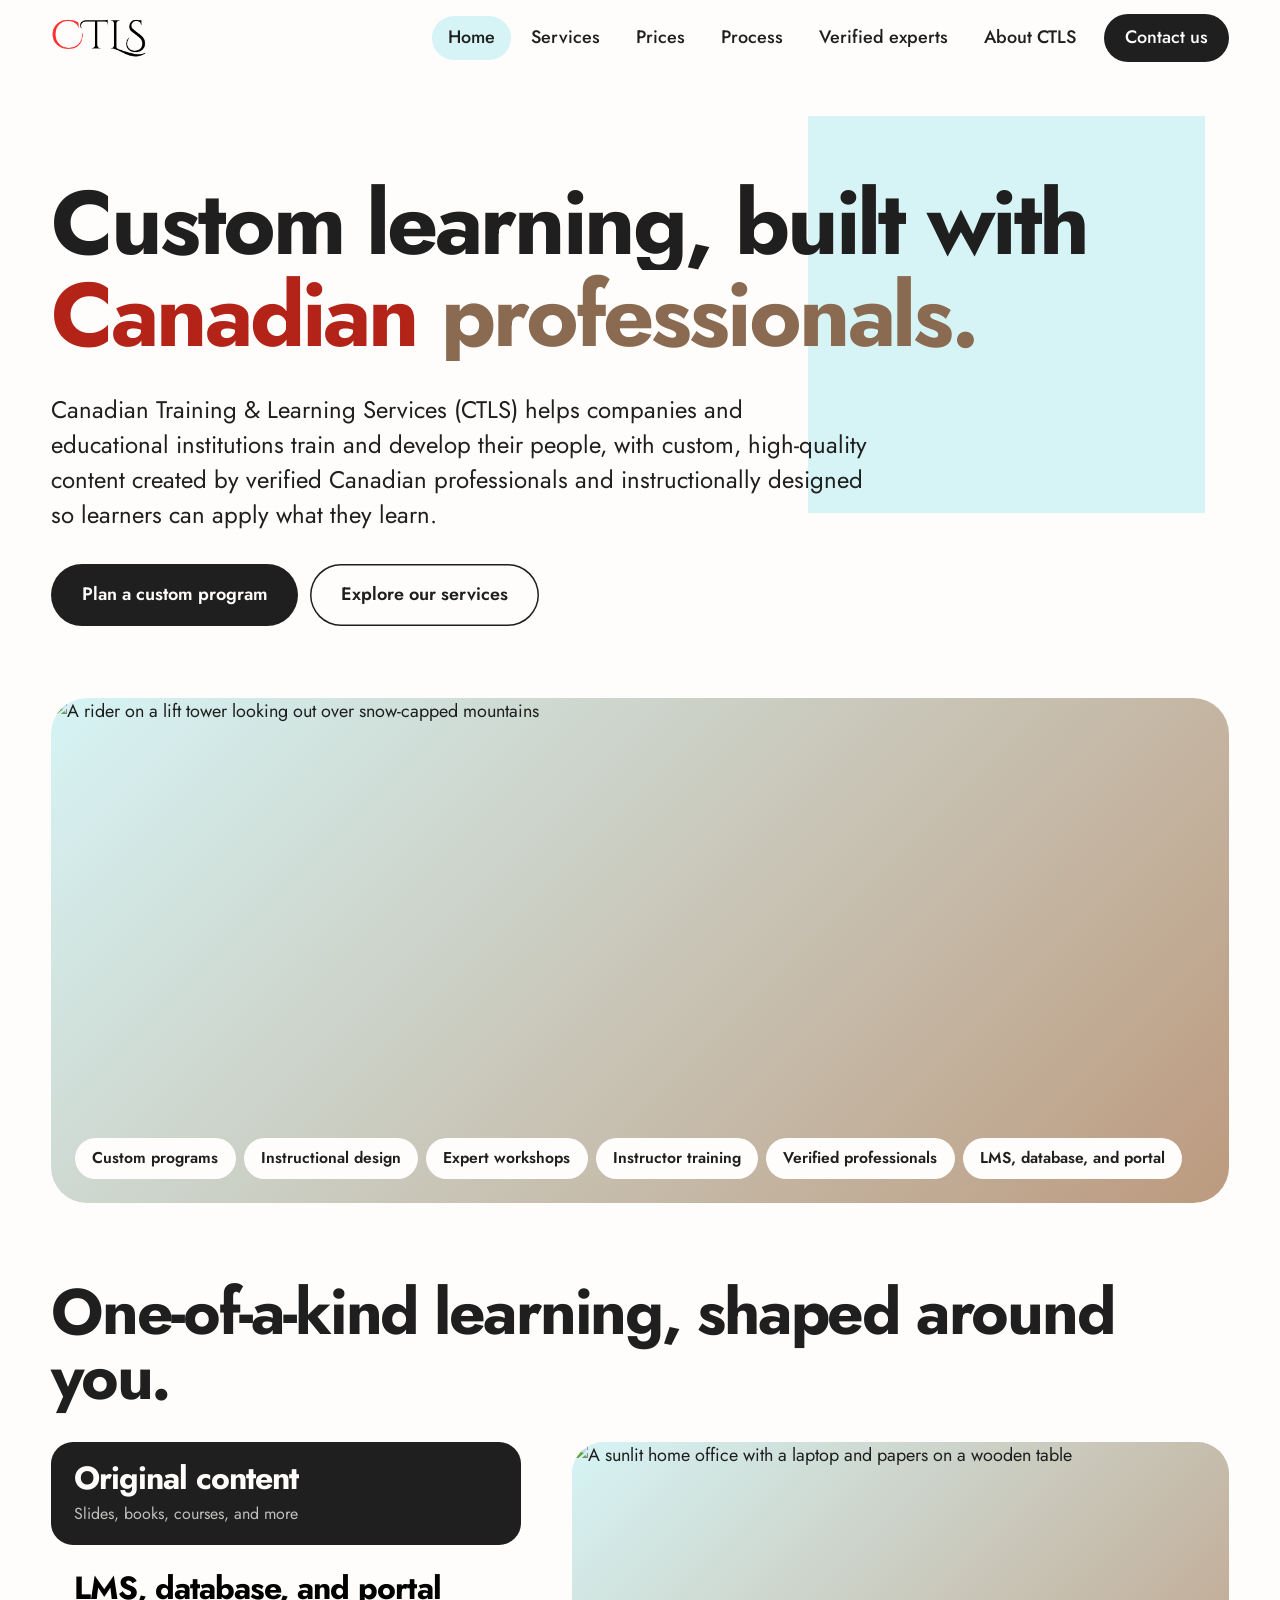
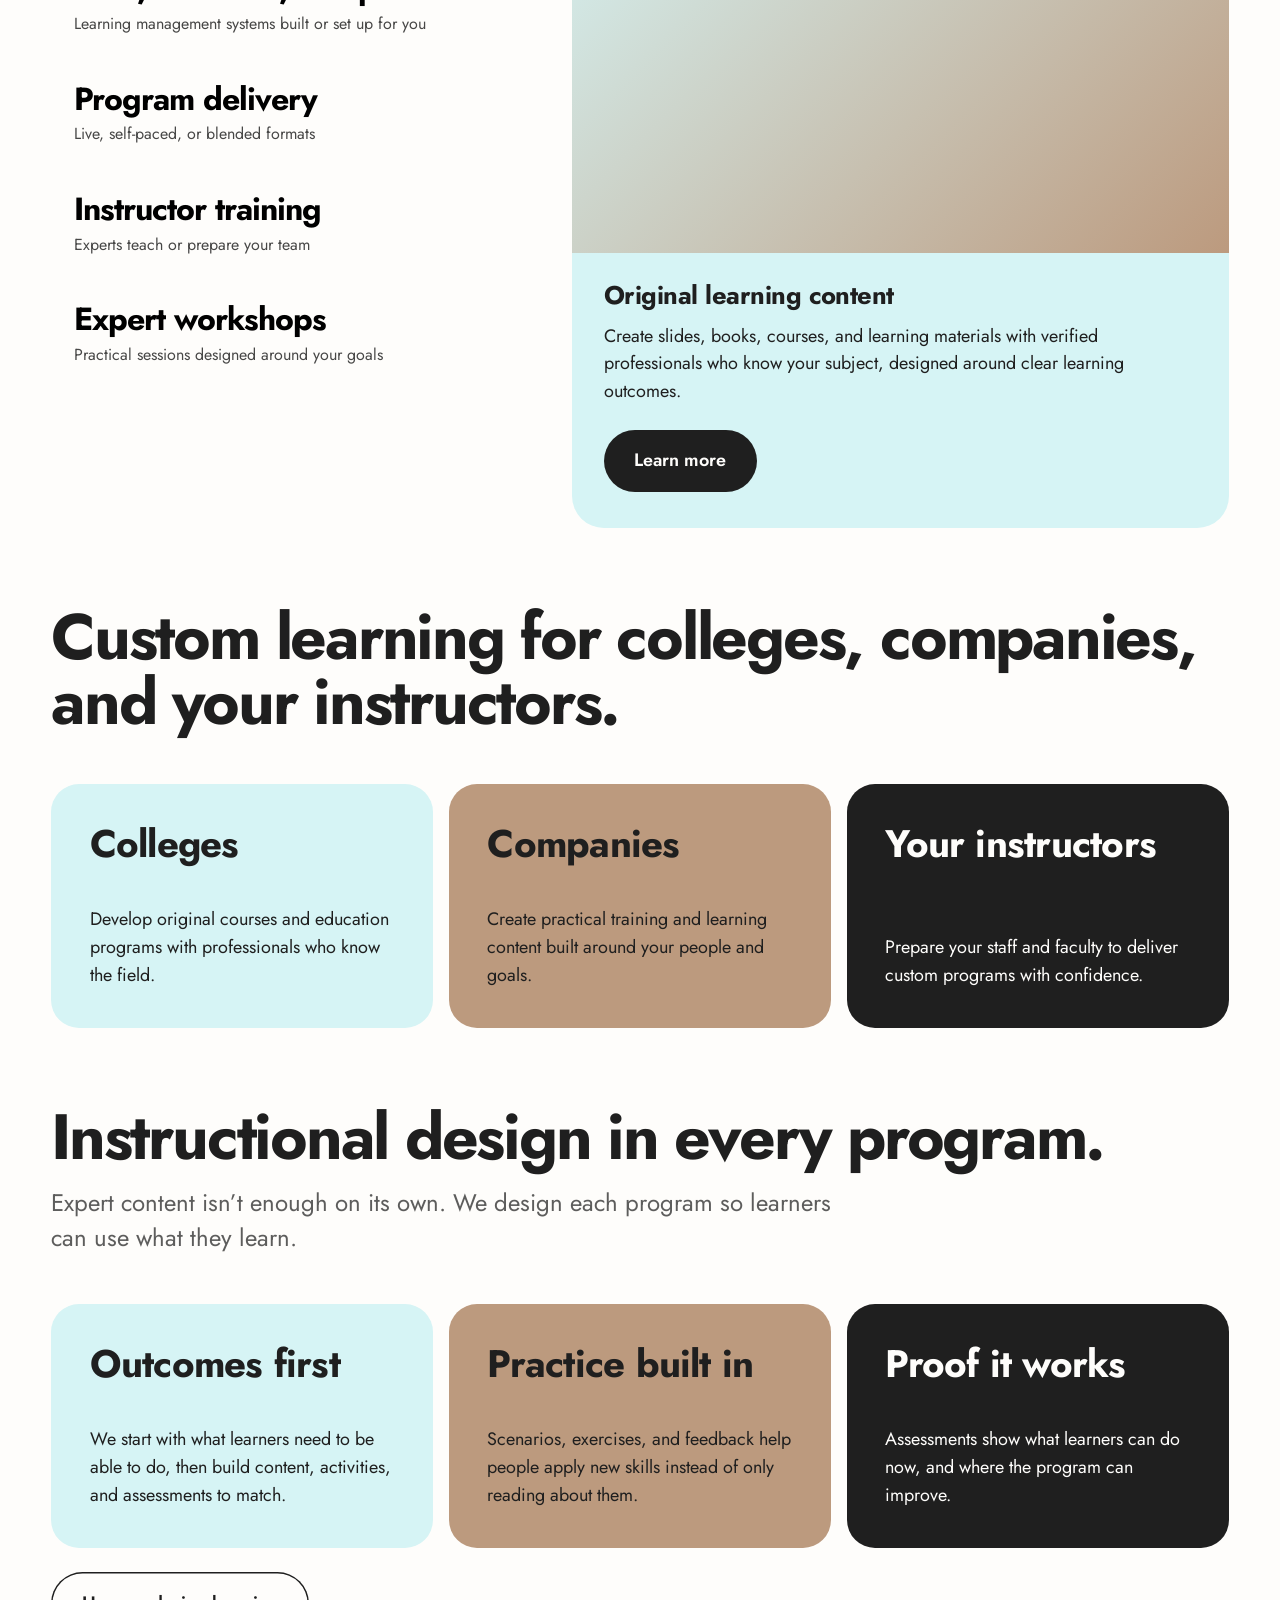
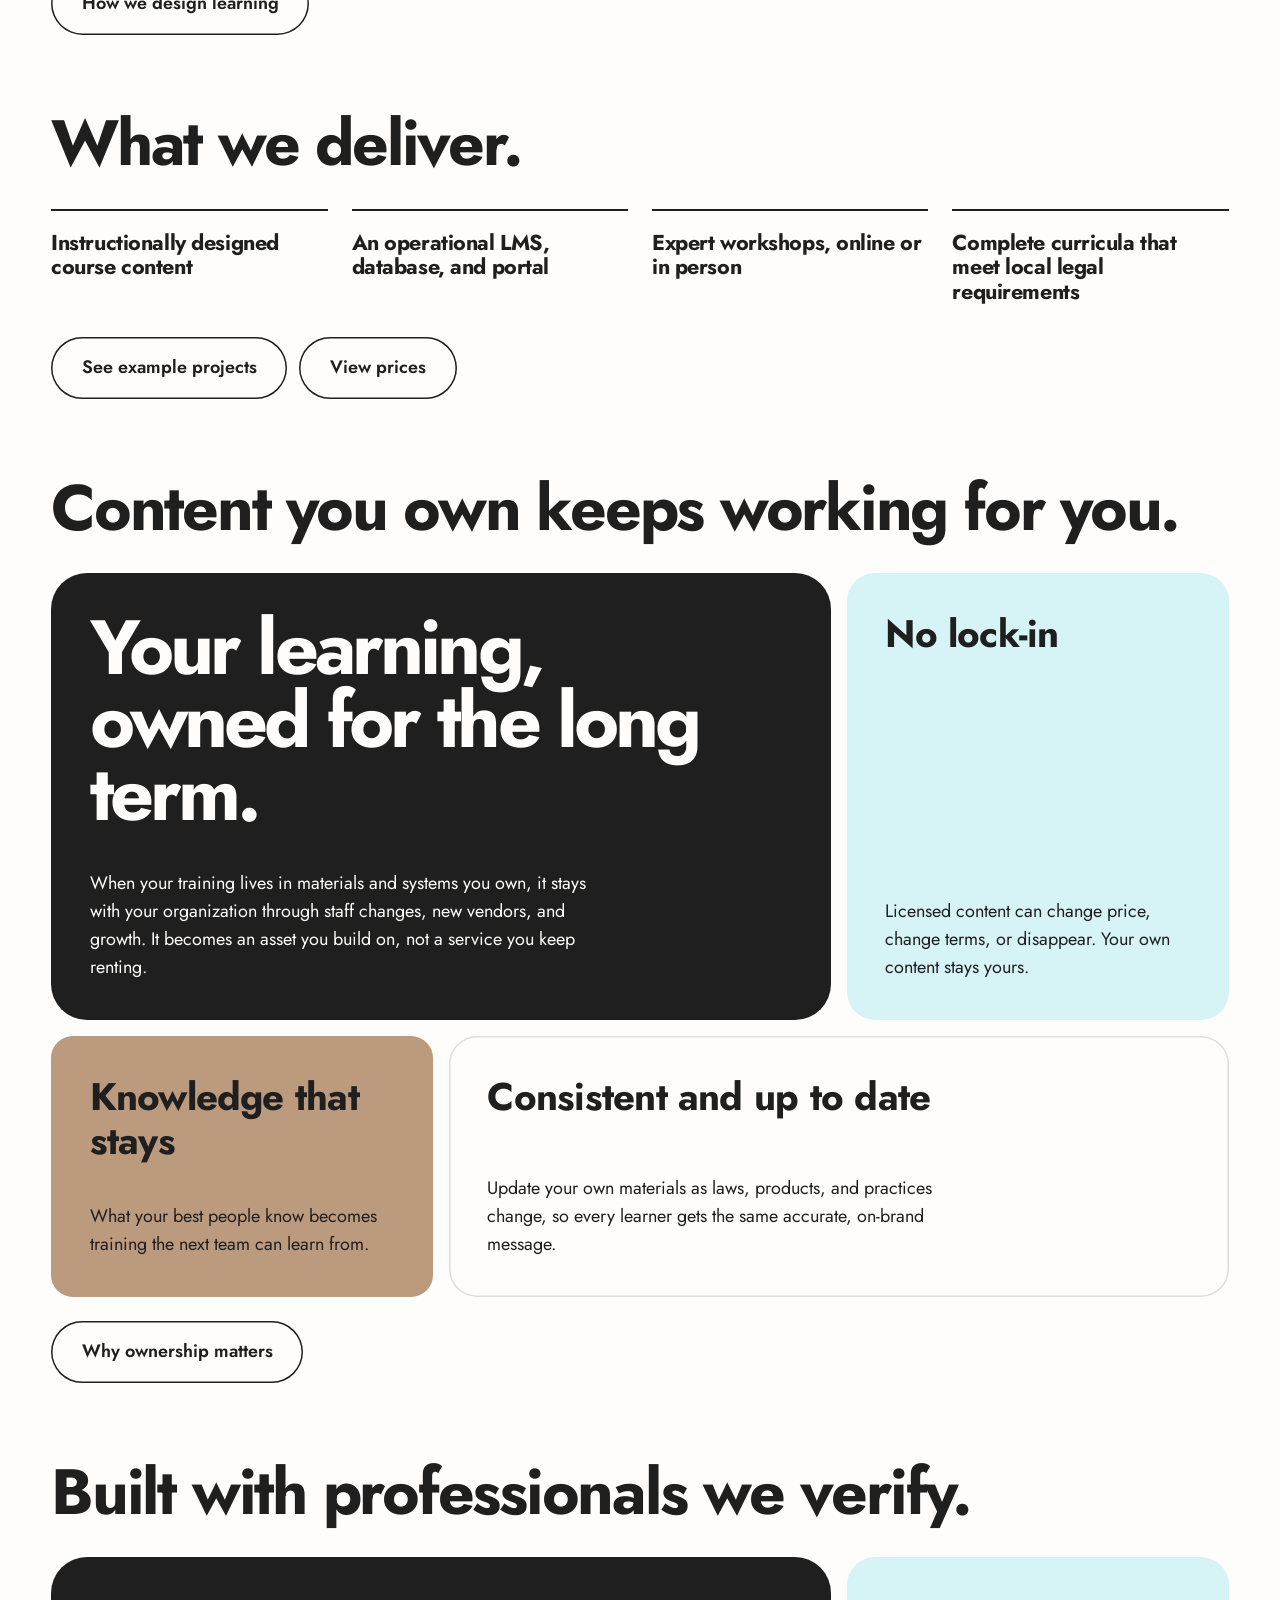
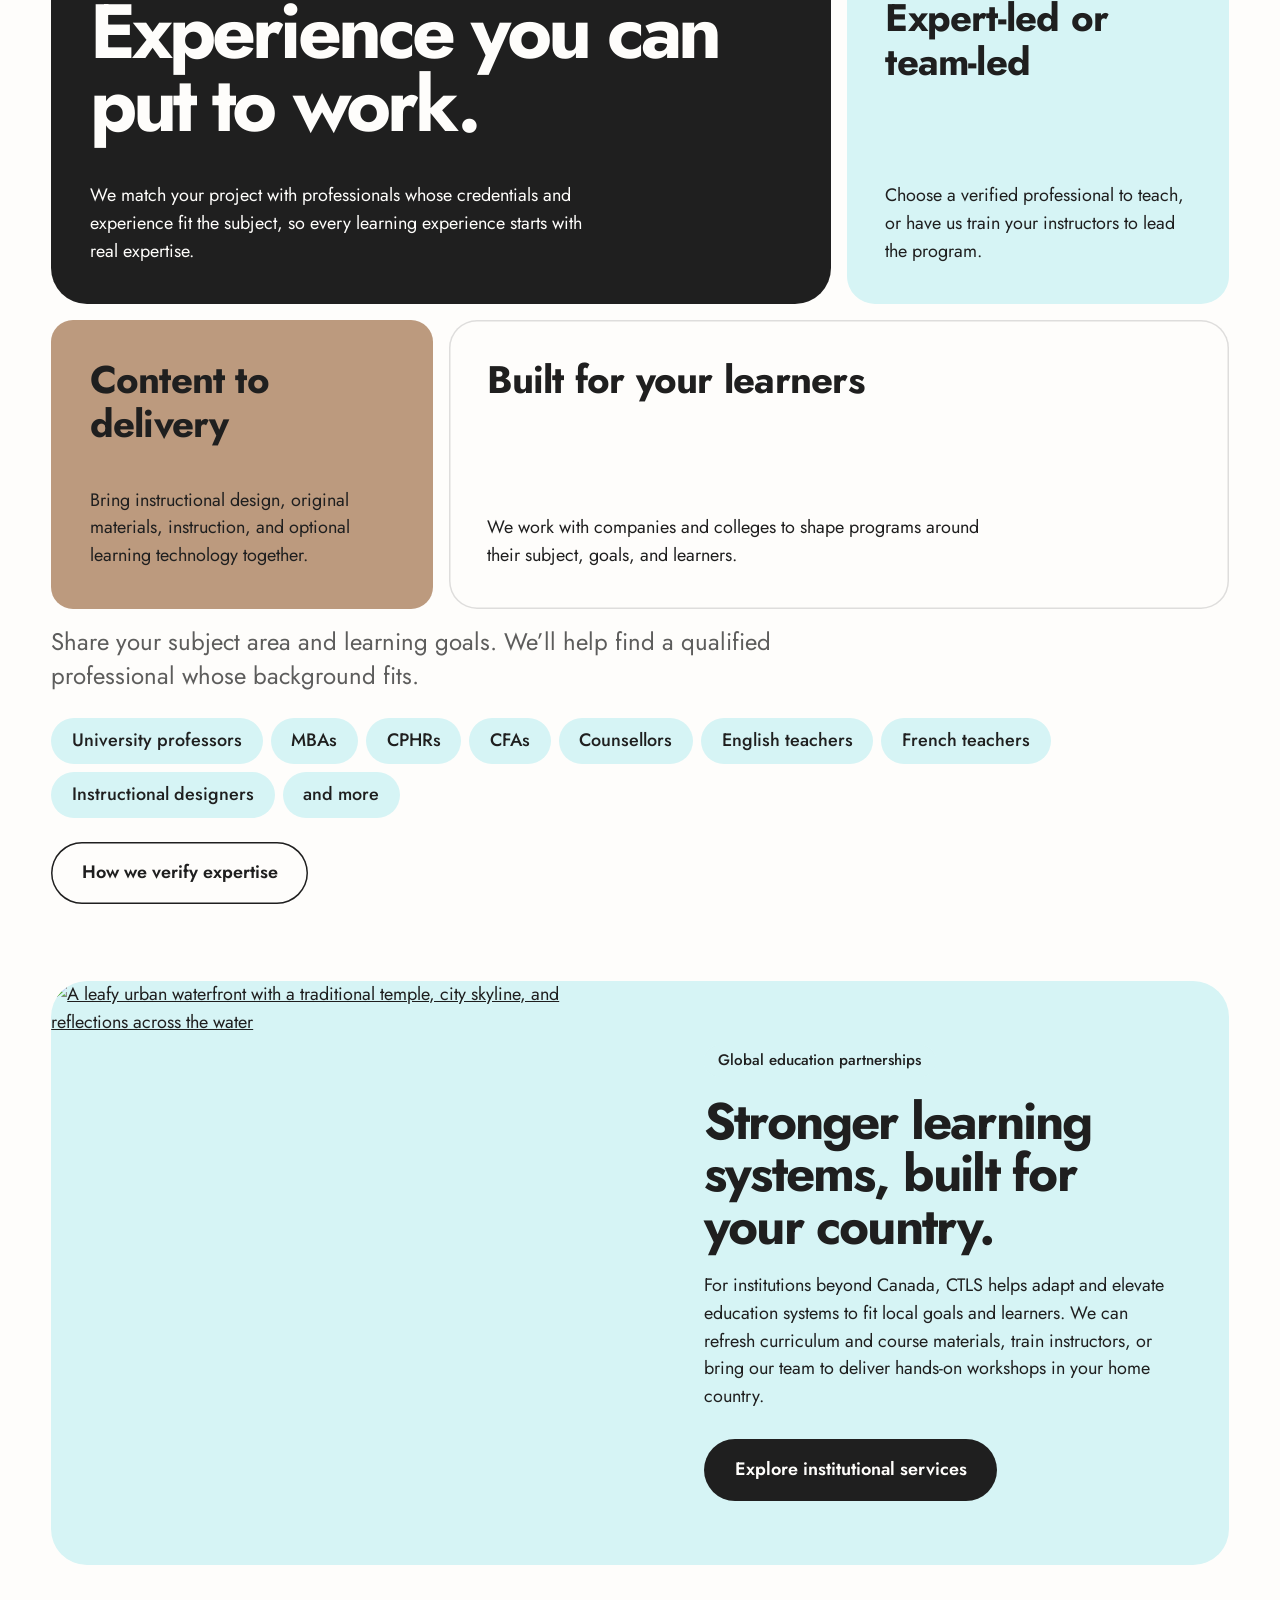
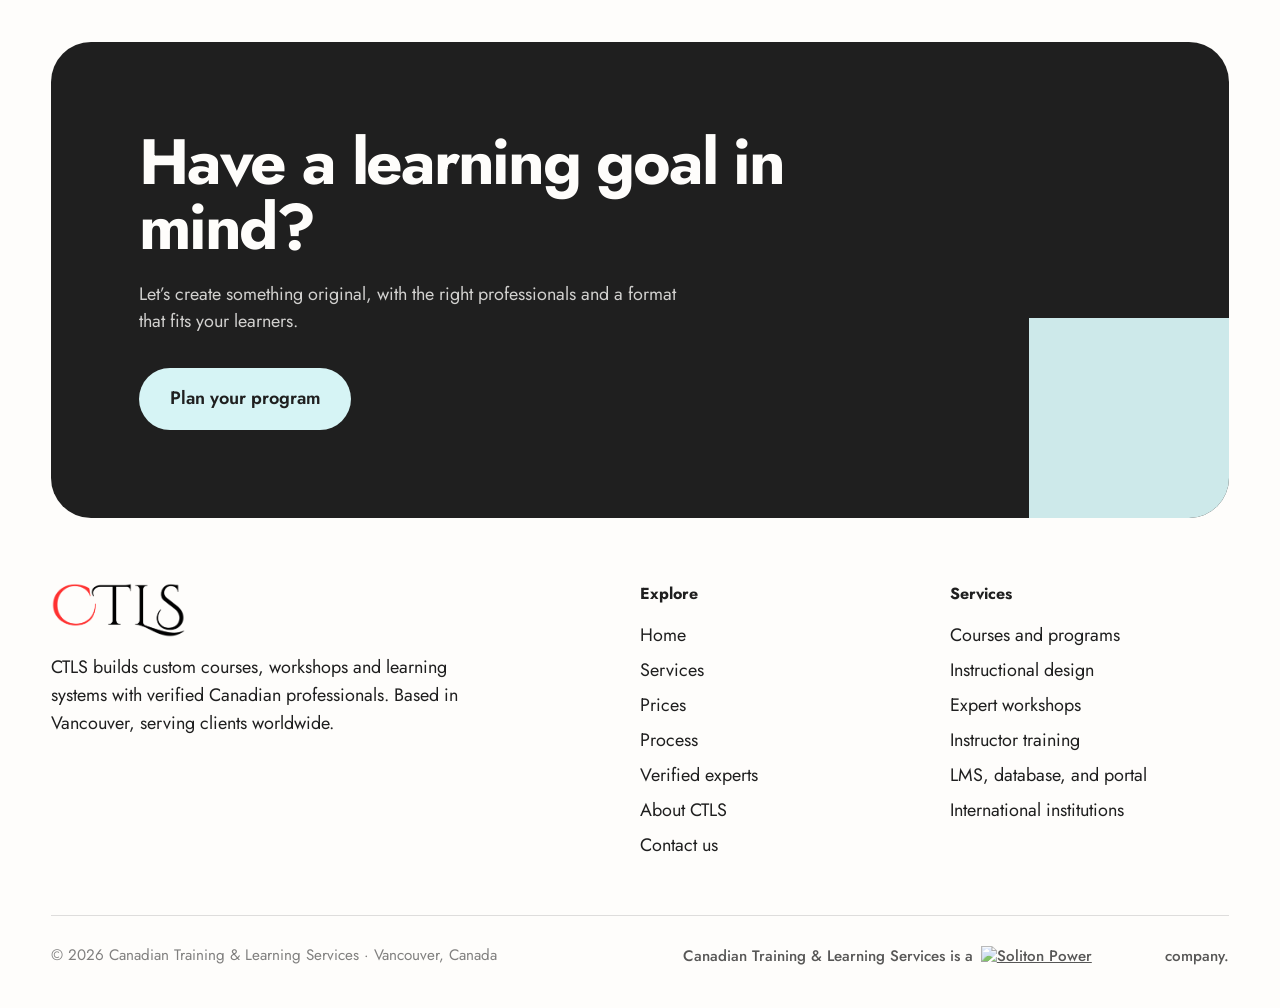
==== commit 7afd01a3: "Add files via upload" ====
--- a/index.html
+++ b/index.html
@@ -1,202 +1,243 @@
 <!DOCTYPE html>
-<html lang="en"><head><meta charset="utf-8">
-<meta name="viewport" content="width=device-width, initial-scale=1, viewport-fit=cover">
-<title>Red Chair Marketing | Digital marketing in Vancouver, Whistler and Squamish</title>
-<meta name="description" content="Digital marketing for small and medium-sized businesses in Vancouver, Whistler and Squamish. SEO, websites, social media, e-commerce and content from a local Sea to Sky team.">
-<script type="application/ld+json">{"@context":"https://schema.org","@type":"ProfessionalService","name":"Red Chair Marketing","description":"Digital marketing for small and medium-sized businesses in Vancouver, Whistler and Squamish, BC: SEO, website development, social media, e-commerce and content creation.","email":"hello@redchairmarketing.ca","areaServed":["Vancouver","Whistler","Squamish"],"parentOrganization":{"@type":"Organization","name":"Soliton Power Group"}}</script>
-<link href="https://fonts.googleapis.com/css2?family=Jost:wght@300;400;500;600;700;800&display=swap" rel="stylesheet">
-<style>
-:root{--bg:#F4F9FC;--ink:#183244;--mut:#516A79;--glacier:#76B7D2;--glacier-dark:#2B718F;--forest:#176582;--forest-deep:#153B50;--ice:#D5EAF3;--mut-on-dark:#C3D9E4;--card:#EAF3F7;--line:#CADDE6;--gold:#E4B34F;--gold-ink:#80570F;--red:#B33C3A;--red-dark:#8F2F2E;--red-ink:#B33C3A;--r:22px;box-sizing:border-box;padding-top:env(safe-area-inset-top,0px);padding-bottom:env(safe-area-inset-bottom,0px)}
-@media(prefers-color-scheme:dark){:root:not([data-theme=light]){--bg:#101E27;--ink:#E8F3F7;--mut:#ADC1CB;--glacier:#78BBD5;--glacier-dark:#A5D7EA;--forest:#246E8C;--forest-deep:#16394A;--ice:#1A303C;--mut-on-dark:#C2D9E2;--card:#182C37;--line:#334D5B;--gold:#E6B957;--gold-ink:#F0C86F;--red:#B33C3A;--red-dark:#8F2F2E;--red-ink:#F07E76}}
-:root[data-theme=dark]{--bg:#101E27;--ink:#E8F3F7;--mut:#ADC1CB;--glacier:#78BBD5;--glacier-dark:#A5D7EA;--forest:#246E8C;--forest-deep:#16394A;--ice:#1A303C;--mut-on-dark:#C2D9E2;--card:#182C37;--line:#334D5B;--gold:#E6B957;--gold-ink:#F0C86F;--red:#B33C3A;--red-dark:#8F2F2E;--red-ink:#F07E76}
-html{scroll-padding-top:env(safe-area-inset-top,0px);scroll-behavior:smooth}
-*{box-sizing:border-box}body{margin:0;background:linear-gradient(180deg,color-mix(in srgb,var(--ice) 16%,var(--bg)) 0%,var(--bg) 360px);color:var(--ink);font:400 17px/1.6 Jost,system-ui,sans-serif;-webkit-font-smoothing:antialiased}
-body::before{content:"";position:fixed;inset:0 0 auto;height:env(safe-area-inset-top,0px);background:var(--bg);z-index:60}
-img,video{max-width:100%;display:block}a{color:inherit}
-.w{max-width:1200px;margin:0 auto;padding:0 24px}
-h1,h2,h3{margin:0;line-height:1.05;letter-spacing:-.02em}
-h1{font-size:clamp(40px,7vw,88px);font-weight:800}h2{font-size:clamp(30px,4.4vw,56px);font-weight:800}h3{font-size:22px;font-weight:700;letter-spacing:-.01em}
-.l{font-weight:300;color:var(--glacier-dark)}.hero .l{color:#D8EDF5}
-p{margin:0 0 1em}.mut{color:var(--mut)}.lead{font-size:clamp(18px,2vw,22px);max-width:60ch}
-section{padding:clamp(56px,9vw,110px) 0}
-header{position:sticky;top:env(safe-area-inset-top,0px);z-index:50;background:color-mix(in srgb,var(--bg) 88%,transparent);backdrop-filter:blur(14px);border-bottom:1px solid var(--line)}
-.nav{display:flex;align-items:center;justify-content:space-between;height:70px;gap:16px}
-.logo{text-decoration:none;font-size:25px;font-weight:600;line-height:1;display:flex;flex-direction:column}.logo b{color:var(--forest);font-weight:500}.logo i{font-style:normal;color:var(--ink)}.logo small{font-size:10px;letter-spacing:.32em;color:var(--gold-ink);align-self:flex-end;font-weight:500;margin-top:3px}
-nav{display:flex;align-items:center;gap:6px}nav a,.dd>button{font:500 16px Jost;color:var(--ink);text-decoration:none;padding:10px 14px;border-radius:99px;background:none;border:0;cursor:pointer}
-nav a:hover,.dd>button:hover,nav a.on{background:color-mix(in srgb,var(--card) 78%,var(--ice))}
-.dd{position:relative}.dd .m{display:none;position:absolute;top:100%;left:0;min-width:240px;background:var(--bg);border:1px solid var(--line);border-radius:18px;padding:8px;box-shadow:0 18px 40px rgba(0,0,0,.14)}
-.dd:hover .m,.dd:focus-within .m,.dd.o .m{display:block}.m a{display:block}
-.btn{display:inline-flex;align-items:center;gap:8px;background:var(--forest);color:#fff;font:600 16px Jost;padding:14px 26px;border-radius:99px;border:0;cursor:pointer;text-decoration:none;transition:transform .2s,background .2s}
-.btn:hover{transform:translateY(-2px);background:var(--forest-deep);color:#fff}.btn.o{background:none;color:var(--ink);box-shadow:inset 0 0 0 1.5px var(--forest)}.btn.o:hover{background:var(--forest);color:#fff}.btn.r{background:var(--red);color:#fff}.btn.r:hover{background:var(--red-dark);color:#fff}
-.burger{display:none;background:none;border:0;font-size:28px;color:var(--ink);cursor:pointer}
-:focus-visible{outline:3px solid var(--forest);outline-offset:3px}
-.hero{position:relative;color:#fff;min-height:88vh;display:flex;align-items:flex-end;padding:0;overflow:hidden}
-.hero>video,.hero>img{position:absolute;inset:0;width:100%;height:100%;object-fit:cover}
-.hero::after{content:"";position:absolute;inset:0;background:linear-gradient(180deg,rgba(12,36,54,.08),rgba(8,31,50,.88)),linear-gradient(120deg,rgba(34,99,134,.18),rgba(148,198,218,.12))}
-.hero .w{position:relative;z-index:2;padding-top:140px;padding-bottom:70px}.hero .lead{color:#E6F2F7;margin:24px 0 32px}
-.hero.sm{min-height:62vh}.hero h1{animation:up .9s cubic-bezier(.2,.7,.2,1) both}@keyframes up{from{opacity:0;transform:translateY(30px)}}
-.bs{display:flex;gap:12px;flex-wrap:wrap}
-.g{display:grid;gap:20px}.g2{grid-template-columns:repeat(2,1fr)}.g3{grid-template-columns:repeat(3,1fr)}.g4{grid-template-columns:repeat(4,1fr)}
-.card{background:var(--card);border:1px solid var(--line);border-radius:var(--r);padding:30px;box-shadow:0 14px 34px rgba(27,67,90,.055)}
-.pc{position:relative;border-radius:var(--r);overflow:hidden;aspect-ratio:4/5;color:#fff;text-decoration:none;display:flex;align-items:flex-end;background:var(--forest-deep)}
-.pc img{position:absolute;inset:0;width:100%;height:100%;object-fit:cover;transition:transform .6s}.pc:hover img{transform:scale(1.06)}
-.work-card{min-height:370px;display:flex;flex-direction:column;justify-content:space-between;gap:22px;text-decoration:none;color:var(--ink);transition:transform .2s,box-shadow .2s}
-.work-card:hover{transform:translateY(-4px);box-shadow:0 20px 42px rgba(19,62,85,.14)}
-.work-logo{width:100%;height:152px;display:flex;align-items:center;justify-content:center;padding:12px;background:#fff;border:1px solid var(--line);border-radius:16px;overflow:hidden}
-.work-logo img{width:auto;height:auto;max-width:100%;max-height:124px;object-fit:contain}
-.work-logo img.work-logo-crop{width:100%;height:120px;max-height:none;object-fit:cover;object-position:center;border-radius:8px}
-.work-mark{font-size:clamp(28px,3vw,40px);font-weight:800;letter-spacing:-.07em;color:var(--ink)}
-.work-mark span{color:var(--gold-ink);font-weight:500}
-.work-project{margin-top:auto}
-.pc::after{content:"";position:absolute;inset:0;background:linear-gradient(transparent 35%,rgba(0,0,0,.78))}.pc div{position:relative;z-index:2;padding:24px}.pc p{margin:6px 0 0;font-size:15px;opacity:.9}
-.ph{background:repeating-linear-gradient(135deg,var(--card) 0 14px,var(--line) 14px 15px);display:grid;place-items:center;color:var(--mut);font-size:14px;text-align:center;padding:16px;border-radius:var(--r);min-height:200px;border:1.5px dashed var(--glacier)}
-.split{display:grid;grid-template-columns:1fr 1fr;gap:clamp(28px,5vw,72px);align-items:center}.split>img,.split>.ph{border-radius:var(--r);width:100%;aspect-ratio:4/3;object-fit:cover}
-.rev{direction:rtl}.rev>*{direction:ltr}
-.about-values{margin-top:28px}
-.about-values .card{height:100%;border:1px solid var(--line);border-top:3px solid var(--glacier);background:var(--bg)}
-.about-founder{display:grid;grid-template-columns:1.1fr .9fr;gap:clamp(28px,6vw,84px);align-items:center}
-.about-founder-copy{max-width:58ch}
-.about-founder img{width:100%;aspect-ratio:4/5;max-height:620px;object-fit:cover;border-radius:var(--r)}
-.about-quote{padding-left:22px;border-left:3px solid var(--gold);font-size:clamp(20px,2.4vw,28px);line-height:1.4;font-weight:500}
-@media(max-width:900px){.about-founder{grid-template-columns:1fr}.about-founder img{max-height:560px;aspect-ratio:4/3}}
-.tags{display:flex;gap:8px;flex-wrap:wrap;margin:18px 0}
-.tag{border:1.5px solid var(--line);background:none;color:var(--ink);padding:9px 18px;border-radius:99px;font:500 15px Jost;cursor:pointer}.tag.on,.tag:hover{background:var(--ink);color:var(--bg);border-color:var(--ink)}
-ul.ck{list-style:none;padding:0;margin:0 0 1em}ul.ck li{padding:7px 0 7px 30px;position:relative}ul.ck li::before{content:"";position:absolute;left:0;top:14px;width:14px;height:8px;border-left:2.5px solid var(--forest);border-bottom:2.5px solid var(--forest);transform:rotate(-45deg)}
-.steps{counter-reset:s}.steps .card{position:relative;padding-top:64px}.steps .card::before{counter-increment:s;content:counter(s);position:absolute;top:22px;left:30px;font-size:30px;font-weight:800;color:var(--forest)}.steps .card:nth-child(3n+2)::before{color:var(--gold-ink)}.steps .card:nth-child(3n)::before{color:var(--red-ink)}
-details{border-bottom:1px solid var(--line);padding:18px 0}summary{cursor:pointer;font-weight:600;font-size:19px;list-style:none;display:flex;justify-content:space-between}summary::after{content:"+";font-size:26px;line-height:1;color:var(--forest)}details[open] summary::after{content:"×"}details p{margin:12px 0 0;color:var(--mut)}
-.price{font-size:46px;font-weight:800;letter-spacing:-.03em}.price small{font-size:16px;font-weight:400;color:var(--mut)}
-.pk{display:flex;flex-direction:column;border:1.5px solid var(--line);background:var(--bg)}.pk.f{background:var(--ink);color:var(--bg);border-color:var(--ink)}.pk.f .mut{color:var(--mut-on-dark)}.pk .btn{margin-top:auto}.pk.f .btn{background:var(--forest);color:#fff}
-.chip{display:inline-block;background:var(--gold);color:#172B35;font-size:13px;font-weight:600;padding:3px 12px;border-radius:99px;margin-bottom:12px}
-label.opt{display:flex;justify-content:space-between;gap:12px;padding:14px 18px;border:1.5px solid var(--line);border-radius:16px;cursor:pointer;margin-bottom:10px;background:var(--bg)}label.opt:has(input:checked){border-color:var(--forest);background:var(--card)}label.opt input{accent-color:var(--forest);margin-right:10px;width:18px;height:18px}
-.gal{columns:3 260px;column-gap:16px}.gal>*{break-inside:avoid;margin-bottom:16px;border-radius:var(--r);overflow:hidden;position:relative;cursor:zoom-in;display:block}.gal img,.gal video{width:100%}
-.gal .ph{cursor:default}.gal .k{position:absolute;left:12px;top:12px;background:rgba(0,0,0,.65);color:#fff;font-size:13px;padding:3px 12px;border-radius:99px}
-.lb{position:fixed;inset:0;background:rgba(10,10,10,.92);z-index:100;display:none;place-items:center;padding:24px}.lb.o{display:grid}.lb img,.lb video{max-height:86vh;border-radius:14px}.lb button{position:absolute;top:calc(14px + env(safe-area-inset-top,0px));right:18px;background:#fff;border:0;border-radius:99px;width:44px;height:44px;font-size:22px;cursor:pointer}
-form{display:grid;gap:14px}input,select,textarea{font:400 17px Jost;padding:15px 18px;border-radius:14px;border:1.5px solid var(--line);background:var(--bg);color:var(--ink);width:100%}input:focus,select:focus,textarea:focus{border-color:var(--forest);outline:0}
-.err{color:var(--red-ink);font-size:14px;min-height:1em}
-.band{background:linear-gradient(135deg,var(--forest-deep),color-mix(in srgb,var(--forest-deep) 72%,var(--forest)));color:#F2FAFC;border:1px solid color-mix(in srgb,var(--glacier) 34%,transparent);border-radius:32px;padding:clamp(32px,6vw,72px);box-shadow:0 24px 54px rgba(15,50,73,.18)}.band .l{color:#D6EBF4}.band .mut{color:var(--mut-on-dark)}.band input,.band select,.band textarea{background:rgba(8,30,45,.52);color:#F2FAFC;border-color:var(--glacier-dark)}.band input::placeholder,.band textarea::placeholder{color:var(--mut-on-dark)}
-footer{border-top:1px solid var(--line);padding:56px 0 40px}.fg{display:grid;grid-template-columns:1.4fr 1fr 1fr 1fr;gap:32px}.fg a{display:block;text-decoration:none;color:var(--mut);padding:3px 0}.fg a:hover{color:var(--forest)}
-.sol{display:flex;align-items:center;gap:16px;flex-wrap:wrap;margin-top:40px;padding-top:28px;border-top:1px solid var(--line)}.sol span{background:var(--bg);border-radius:14px;padding:10px 18px;display:inline-flex}.sol img{height:34px}
-@media(max-width:900px){.g3,.g4,.g2,.split,.fg{grid-template-columns:1fr 1fr}.split{grid-template-columns:1fr}.burger{display:block}
-nav{position:fixed;inset:calc(70px + env(safe-area-inset-top,0px)) 0 0 0;background:var(--bg);flex-direction:column;align-items:stretch;padding:20px;display:none;overflow:auto}nav.o{display:flex}nav a,.dd>button{font-size:22px;text-align:left;width:100%}.dd .m{display:block;position:static;box-shadow:none;border:0;padding:0 0 0 14px}}
-@media(max-width:560px){.g3,.g4,.g2,.fg{grid-template-columns:1fr}.pc{aspect-ratio:4/3}}
-@media(prefers-reduced-motion:reduce){*{animation:none!important;transition:none!important;scroll-behavior:auto}}
-</style>
-<link rel="stylesheet" href="theme.css">
-</head><body>
-<header><div class="w nav"><a class="logo" href="#home" aria-label="Red Chair Marketing home"><span><b>Red</b> <i>Chair</i></span><small>MARKETING</small></a>
-<button class="burger" id="bg" aria-label="Menu" aria-expanded="false">☰</button>
-<nav id="nv"><a href="#home">Home</a><div class="dd"><button aria-haspopup="true">Services ▾</button><div class="m"><a href="#seo">SEO</a><a href="#website">Website development</a><a href="#social">Social media management</a><a href="#ecommerce">E-commerce management</a><a href="#content">Content creation</a><a href="#merchandise">Merchandise</a></div></div><a href="#work">Our work</a><a href="#about">About</a><a href="#pricing">Pricing</a><a class="btn r" href="#pricing" data-c style="color:#fff;margin-left:6px">Get a free audit</a></nav></div></header>
-<main id="m"></main>
-<footer><div class="w"><div class="fg"><div><a class="logo" href="#home" style="padding:0"><span><b>Red</b> <i>Chair</i></span><small>MARKETING</small></a><p class="mut" style="margin-top:16px;max-width:32ch">Digital marketing for small and medium-sized businesses in Vancouver, Whistler and Squamish, BC.</p></div>
-<div><h3 style="font-size:17px;margin-bottom:8px">Services</h3><a href="#seo">SEO</a><a href="#website">Website development</a><a href="#social">Social media</a><a href="#ecommerce">E-commerce</a><a href="#content">Content creation</a><a href="#merchandise">Merchandise</a></div>
-<div><h3 style="font-size:17px;margin-bottom:8px">Company</h3><a href="#work">Our work</a><a href="#about">About us</a><a href="#pricing">Pricing</a><a href="#" data-c>Book a free audit</a><a href="mailto:hello@redchairmarketing.ca">hello@redchairmarketing.ca</a></div>
-<div><h3 style="font-size:17px;margin-bottom:8px">Where we work</h3><a>Vancouver</a><a>Whistler</a><a>Squamish</a></div></div>
-<div class="sol"><span class="mut" style="background:none;padding:0">A Soliton Power company</span><span><img id="sol" alt="Soliton Power"></span></div>
-<p class="mut" style="font-size:14px;margin:24px 0 0">© 2026 Red Chair Marketing. All rights reserved.</p></div></footer>
-<div class="lb" id="lb" role="dialog" aria-modal="true"><button aria-label="Close">×</button><div id="lbc"></div></div>
-<script>
-const I={"w1": "assets/asset1.jpg", "w2": "assets/asset2.jpg", "w3": "assets/asset3.jpg", "s1": "assets/asset4.jpg", "s3": "assets/asset5.jpg", "v1": "assets/asset6.jpg", "v2": "assets/asset7.jpg", "sol": "assets/asset8.png", "s2": "assets/asset9.jpg", "vid": "assets/asset10.mp4", "homeHero": "https://hebbkx1anhila5yf.public.blob.vercel-storage.com/IMG_6195-NBVp3qxCEQSrAJpeW7lyNIBJP9GIWK.jpeg", "homeCity": "assets/vancouver-street.jpg", "aboutFit": "assets/about-fit.jpg", "homeWhistler": "assets/whistler-hut.jpg", "homeSeo": "https://hebbkx1anhila5yf.public.blob.vercel-storage.com/46ED49DF-2729-4BA9-A2E0-A8A47A348D86-JJjAs3qEdRQ5C1lGTyrnbWlpzjVNHe.jpg", "homeWeb": "https://hebbkx1anhila5yf.public.blob.vercel-storage.com/IMG_7699-UBPdtrqzH151DLiOHcVARYLHAbH2Zd.jpeg", "homeSocial": "https://hebbkx1anhila5yf.public.blob.vercel-storage.com/IMG_2697-NMaC4ArLQU6E9lIJkKOmEtdu3QPlIk.jpeg", "homeEcom": "https://hebbkx1anhila5yf.public.blob.vercel-storage.com/IMG_6195-NBVp3qxCEQSrAJpeW7lyNIBJP9GIWK.jpeg", "homeContent": "https://hebbkx1anhila5yf.public.blob.vercel-storage.com/IMG_1969-UDcNCcNHUABNd9BnigH7R7iAnFGJN7.jpeg", "homeTeam": "https://hebbkx1anhila5yf.public.blob.vercel-storage.com/IMG_5376-zxRvpcTHbNT7bDykVF9dS8H2QXcBbn.jpeg", "homeDepartment": "https://hebbkx1anhila5yf.public.blob.vercel-storage.com/charlota-blunarova-r5xHI_H44aM-unsplash-zMR4B5uzbkZXh1OqaD2bGKy3FF1e4B.jpg", "merchMural":"https://hebbkx1anhila5yf.public.blob.vercel-storage.com/hc-digital-7qCeFo19r24-unsplash-JVAbxslexUlGE0lG4DZpg2dri1iWUQ.jpg", "merchCaps":"https://hebbkx1anhila5yf.public.blob.vercel-storage.com/trista-le-FSK5cxkOtfo-unsplash-9J9iNWSLNKqLh1EViXFdE62Djo6gFD.jpg", "merchBottle":"https://hebbkx1anhila5yf.public.blob.vercel-storage.com/obi-nSXSHubZ-7Q-unsplash-DjlO4VEM837B0RK8p68R9H5EibPzH7.jpg"};
-const $=(s,e=document)=>e.querySelector(s),$$=(s,e=document)=>[...e.querySelectorAll(s)];
-const im=(k,a,c='')=>`<img class="${c}" src="${I[k]}" alt="${a}" loading="${k==='homeHero'?'eager':'lazy'}" ${k==='homeHero'?'fetchpriority="high"':''}>`;
-const ph=(t,s='')=>`<div class="ph" style="${s}">${t}</div>`;
-const hero=(t,l,sub,k,btns='',sm=1)=>`<section class="hero ${sm?'sm':''}">${k=='vid'?`<video src="${I.vid}" poster="${I.w1}" autoplay muted loop playsinline></video>`:im(k,k==='homeHero'?'Riverside forest and log crossing in the Sea to Sky':'')}<div class="w"><h1>${t} <span class="l">${l}</span></h1><p class="lead">${sub}</p><div class="bs">${btns||'<a class="btn r" href="#" data-c>Book a free audit</a><a class="btn o" style="color:#fff;box-shadow:inset 0 0 0 1.5px #fff" href="#pricing">See pricing</a>'}</div></div></section>`;
-const cta=(t='Let’s build your next 90 days.')=>`<section style="padding-top:0"><div class="w"><div class="band"><div class="g g2" style="align-items:center"><div><h2>${t} <span class="l">Start with a free audit.</span></h2><p class="mut" style="margin-top:20px">Tell us about your business. We reply within one business day with what we’d fix first.</p></div>${form()}</div></div></div></section>`;
-function form(){return `<form id="f" novalidate><input name="n" placeholder="Your name" autocomplete="name" aria-label="Name"><input name="e" type="email" placeholder="Email" autocomplete="email" aria-label="Email"><select name="s" aria-label="Service"><option>Social Media</option><option>Video &amp; Photo Editing</option><option>Local SEO</option><option>E-Commerce Management</option><option>Business Pro</option><option>Marketing Pro</option><option>Content shoot</option><option>Website project</option><option>Merchandise</option><option>Event management</option><option>Other standalone service</option></select><textarea name="b" rows="3" placeholder="Tell us about your business and goals" aria-label="Message"></textarea><div class="err" id="er" role="alert"></div><button class="btn r" type="submit">Send my request</button></form>`}
-const svc=[['seo','SEO','Be the business people find first.','w2'],['website','Website development','Fast, thoughtful websites crafted by Sea to Sky talent.','s1'],['social','Social media','Grow and run your channels.','v1'],['ecommerce','E-commerce','Stores that sell while you sleep.','w3'],['content','Content creation','Copy, photos and video from the Sea to Sky.','s3'],['merchandise','Merchandise','Ideas made tangible, from mugs to snowboards.','merchCaps']];
-const svcGrid=()=>`<div class="g g3">${svc.map(s=>`<a class="pc" href="#${s[0]}">${im(s[3],s[1])}<div><h3>${s[1]}</h3><p>${s[2]}</p></div></a>`).join('')}<a class="pc" href="#pricing" style="background:linear-gradient(145deg,var(--glacier-dark),var(--forest-deep))"><div><h3>Full marketing department</h3><p>Your whole digital footprint, one team.</p></div></a></div>`;
-const homeServices=[['SEO','Be the business people find first.','homeSeo'],['Website development','Fast, thoughtful websites crafted by Sea to Sky talent.','homeWeb'],['Social media','Grow and run your channels.','homeSocial'],['E-commerce','Stores that sell while you sleep.','homeEcom'],['Content creation','Copy, photos and video from the Sea to Sky.','homeContent']];
-const homeSvcGrid=()=>`<div class="g g3">${homeServices.map(([title,copy,image])=>`<a class="pc" href="#${title==='E-commerce'?'ecommerce':title==='Content creation'?'content':title==='Social media'?'social':title==='SEO'?'seo':title==='Merchandise'?'merchandise':'website'}">${im(image,title)}<div><h3>${title}</h3><p>${copy}</p></div></a>`).join('')}<a class="pc" href="#pricing">${im('homeDepartment','Fashion illustration sketches displayed on a creative studio wall')}<div><h3>Full marketing department</h3><p>Your whole digital footprint, one team.</p></div></a></div>`;
-const steps=(a)=>`<div class="g g4 steps">${a.map(x=>`<div class="card"><h3>${x[0]}</h3><p class="mut" style="margin:10px 0 0">${x[1]}</p></div>`).join('')}</div>`;
-const sp=(h,l,body,k,rev)=>`<div class="split ${rev?'rev':''}"><div><h2 style="font-size:clamp(28px,3.6vw,46px)">${h} <span class="l">${l}</span></h2><div style="margin-top:20px">${body}</div></div>${k[0]=='_'?ph(k.slice(1)):im(k,'')}</div>`;
-const ck=a=>`<ul class="ck">${a.map(x=>`<li>${x}</li>`).join('')}</ul>`;
-const eb=t=>`<p class="mut" style="text-transform:uppercase;letter-spacing:.16em;font-size:14px;font-weight:600">${t}</p>`;
-const cards=(a,c='g3',bg='')=>`<div class="g ${c}" style="margin-top:32px">${a.map(x=>`<div class="card"${bg?` style="background:${bg}"`:''}><h3>${x[0]}</h3><p class="mut" style="margin:10px 0 0">${x[1]}</p></div>`).join('')}</div>`;
-const faqSec=(h,a,bg='')=>`<section${bg?` style="background:${bg}"`:''}><div class="w"><h2>${h}</h2><div style="margin-top:24px;max-width:800px">${faq(a)}</div></div></section>`;
-const pkg=(chip,name,desc,price,incl,note,feat)=>`<article class="card pk${feat?' f':''}"><span class="chip">${chip}</span><h3>${name}</h3><p class="mut" style="margin-top:12px">${desc}</p><div class="price" style="margin-top:22px">${price}<small>/month starting at</small></div><ul class="ck">${incl.map(x=>`<li>${x}</li>`).join('')}</ul>${note?`<p class="mut" style="font-size:15px;margin:0 0 20px"><strong>Good to know:</strong> ${note}</p>`:''}<a class="btn" href="#custom-quote" data-c>Request an exact quote</a></article>`;
-const PK=[
-['For small businesses and shops','Social Media','A steady, professional presence on one social channel, planned, published and managed for you.','$900',['Management of 1 social media account','Monthly content plan and calendar','Posts written, designed and scheduled for you','Replies to comments and messages','Monthly report in plain English'],'Want more channels or more content? Add platforms or step up to Business Pro.'],
-['Up to 10 posts per month','Video &amp; Photo Editing','You send your footage and photos. We turn them into polished, ready-to-post content.','$500',['Up to 10 edited posts per month','Video and photo editing','Captions, hooks and hashtags written for you','Formatted for each of your channels'],'We edit what you provide. Planned shoots are quoted separately as a content shoot.'],
-['For businesses that rely on local search','Local SEO','Get found on Google and Google Maps by people already searching for what you offer in your area.','$1,200',['SEO audit and local keyword research','On-page and technical fixes','Google Business Profile management, posts and photos','Consistent listings across directories','Monthly report: rankings, calls, direction requests and leads'],'Local wins often show in 6 to 12 weeks and competitive terms in 4 to 6 months. No one can guarantee a ranking. The starting price covers one location; extra locations or highly competitive markets are quoted exactly.'],
-['For online stores','E-Commerce Management','We keep your online store organized, current and ready to sell.','$1,500',['Management of up to 50 products','Product listings, descriptions and catalogue upkeep','Store maintenance: updates, security, speed and bug fixes','Monthly sales and customer reporting'],'Works with Shopify, WooCommerce or a custom store. Building a new store is quoted as a website project.'],
-['An integrated growth plan','Business Pro','One team and one plan across your key channels, built for businesses ready to grow.','$2,500',['Content creation','Social media management','Newsletters and email marketing','SEO','One 90-day roadmap and monthly reporting'],'Ideal if you need three or more services working together.',1],
-['For medium-sized and B2B businesses','Marketing Pro','An entire marketing department, coordinated around your business and growth goals.','$6,500',['Website development and maintenance','SEO, social media and newsletters','Content and graphic design','E-commerce and merchandise'],'Ideal for construction, trades, law and other B2B fields.']];
-const faq=a=>a.map(x=>`<details><summary>${x[0]}</summary><p>${x[1]}</p></details>`).join('');
-const P={
-home:()=>hero('Digital marketing','built by people who live in the Sea to Sky.','SEO, websites, content, social and e-commerce for small and medium-sized businesses in Vancouver, Whistler and Squamish. One local team, one clear plan, and monthly reporting you can actually read.','homeHero','',0)+
-`<section><div class="w"><h2>Two regions. <span class="l">One local team.</span></h2><div class="g g2" style="margin-top:36px"><a class="pc" href="#about">${im('homeCity','A Vancouver downtown street lined with office towers under a clear blue sky')}<div><h3>Vancouver</h3><p>Startups, studios, restaurants and retailers.</p></div></a><a class="pc" href="#about">${im('homeWhistler','A small wooden hut on a snowy mountain ridge in a whiteout')}<div><h3>Whistler and Squamish</h3><p>Resorts, outdoor brands, gyms and guides.</p></div></a></div></div></section>`+
-`<section style="padding-top:0"><div class="w">${eb('Built for the Sea to Sky')}<h2 style="margin-top:12px">Marketing that fits <span class="l">how you actually work.</span></h2><p class="lead mut" style="margin-top:18px">Running a business in Vancouver, Whistler or Squamish means busy seasons, quiet seasons, small teams and customers who search long before they arrive. Our marketing is built around that.</p>${cards([['Seasonal by nature','Ski season, summer, shoulder months. We plan campaigns around your busy and quiet periods so you’re visible before demand arrives, not after.'],['Visitors and locals','Your customers include people planning a trip months ahead and people who live down the road. We reach both, on Google, Maps and social.'],['Made for small teams','You’re running the business, not the marketing. We do the work, you approve in one click, and we keep things moving.'],['Clear pricing','Packages start at $500 a month, and you get an exact quote before any work begins.']],'g2')}</div></section>`+
-`<section style="padding-top:0"><div class="w"><h2>Everything your business needs online. <span class="l">Under one roof.</span></h2><p class="lead mut" style="margin:18px 0 36px">Pick one service or let us run the whole department. Each service has its own playbook, and they work better together.</p>${homeSvcGrid()}</div></section>`+
-`<section style="background:var(--card)"><div class="w">${sp('We make the content.','Then we make it work.',`<p class="lead">Local photographers, editors and writers shoot and cut content that looks like your business and sounds like your customers. Then we publish it, measure it and improve it every month.</p>${ck(['Short-form video, reels and TikToks','Photography for web, menus and campaigns','Blog, website and caption copywriting'])}<a class="btn" href="#content">See our content work</a>`,'homeContent')}</div></section>`+
-`<section style="padding-top:0"><div class="w">${sp('Local talent,','Sea to Sky roots.',`<p class="lead">Our photographers, writers, designers and developers live and work across the Sea to Sky. They know the people, places and businesses here, and bring that local perspective to every campaign, story and website.</p><a class="btn o" href="#about">Meet the local team</a>`,'homeTeam',1)}</div></section>`+
-`<section style="background:var(--card)"><div class="w">${eb('Who we work with')}<h2 style="margin-top:12px">Built for businesses <span class="l">like yours.</span></h2>${cards([['Tourism and hospitality','Lodges, tour operators, restaurants and cafés that depend on visitors finding them first.'],['Outdoor and active businesses','Gyms, studios, guides, outfitters and shops that sell the Sea to Sky lifestyle.'],['Local services and trades','Contractors, builders, wellness practices and service providers who need to show up when someone searches “near me.”'],['Professional and B2B firms','Law, construction and other firms that need a credible website and steady, useful content.'],['Retailers and makers','Shops and product businesses that want to sell online as well as in person.'],['Athletes and creators','Personal brands that need sponsor-ready content and a posting rhythm that fits real life.']],'g3','var(--bg)')}</div></section>`+
-faqSec('Questions we hear often.',[['Do you work with small budgets?','Yes. Monthly packages start at $500 for video and photo editing and $900 for social media management, and you can hire us for one-off projects too. Every price is a starting point, and you get an exact quote before work begins.'],['I’m not sure where to start. What should I do first?','Start with a free audit. We review your website, search presence and social channels, and tell you what we’d fix first. You decide what happens next.'],['Do you only work with businesses in Whistler and Squamish?','We work with businesses in Vancouver, Whistler and Squamish. If you’re based nearby or serve customers in those areas, get in touch.'],['How quickly will I hear back?','We reply within one business day.'],['Will I need to spend a lot of time on this?','Very little. We plan, create and publish, and you approve work through one simple link. Monthly reports are written in plain English.']])+
-cta(),
-
-seo:()=>hero('SEO','that puts you on the map.','When people in Vancouver, Whistler or Squamish search for what you offer, we help them find and choose your business.','w2')+
-`<section><div class="w">${sp('What SEO actually is.','Plain English.',`<p class="lead">Search engine optimization is the work that helps Google and Google Maps understand your business and recommend it. It is the most affordable way to bring in customers who are already looking for you.</p>${ck(['Local SEO: “near me” and city searches','Google Business Profile and Maps ranking','Technical fixes: speed, mobile, structure','Content that answers real customer questions'])}<a class="btn" href="#pricing-options">See the Local SEO package</a>`,'homeSeo')}</div></section>
-<section style="background:var(--card)"><div class="w"><h2>What we do <span class="l">every month.</span></h2><div class="g g3" style="margin-top:32px">${[['Audit and strategy','Keyword research for your city and niche, competitor gap analysis, and a prioritized fix list.'],['On-page and technical','Titles, headings, schema, internal links, image compression, Core Web Vitals and mobile fixes.'],['Local presence','Google Business Profile posts, photos, reviews, plus consistent listings across directories.'],['Content and links','Service pages, location pages and blog posts, plus local partnerships and citations.'],['Clear local expertise','Useful, locally informed pages that answer customer questions and show what makes your business distinct.'],['Reporting','Rankings, calls, direction requests and form leads, tracked and explained every month.']].map(x=>`<div class="card" style="background:var(--bg)"><h3>${x[0]}</h3><p class="mut" style="margin:10px 0 0">${x[1]}</p></div>`).join('')}</div></div></section>
-<section><div class="w">${eb('Local search')}<h2 style="margin-top:12px">Visitors search before they arrive. <span class="l">Locals search when they need you.</span></h2><p class="lead mut" style="margin-top:18px">In the Sea to Sky, a search for “best brunch in Squamish” or “bike repair in Whistler” often decides who gets the booking. We make sure that’s you.</p>${cards([['Plan-ahead visitors','People researching a trip look for places to stay, eat and play weeks or months ahead. We help your business show up early in that research.'],['Near-me searches','Residents and visitors on their phones search “near me” and choose from what Google Maps shows first. Your Business Profile does that work.'],['Seasonal demand','Searches change with the seasons. We update pages and listings ahead of each one so you’re ready when demand rises.']])}</div></section>
-<section style="background:var(--card)"><div class="w"><h2>Common questions.</h2><div style="margin-top:24px;max-width:800px">${faq([['How long until SEO works?','Local and technical wins often show in 6 to 12 weeks. Competitive terms take 4 to 6 months. We report leading indicators monthly.'],['Do I need a new website first?','Not always. We audit what you have and only recommend a rebuild if it blocks results.'],['Can you rank me in Whistler and Vancouver?','Yes. We build separate location signals so each market sees you as local.'],['How much does SEO cost?','Our Local SEO package starts at $1,200 a month. Your exact quote depends on your location, how competitive your market is and how many areas you want to rank in, and you’ll have it before any work begins.'],['Can you guarantee a number one ranking?','No honest agency can. Search engines decide rankings, not us. What we commit to is doing the work that earns visibility, and reporting on it every month so you can see calls, direction requests and leads.'],['What is a Google Business Profile?','It’s the listing that appears on Google Search and Google Maps with your hours, photos, reviews and contact details. For local businesses it’s often the first thing a customer sees, so we keep it complete and active.']])}</div></div></section>`+cta(),
-
-website:()=>hero('Website development','that works as hard as you do.','Fast, beautiful sites shaped by Sea to Sky developers and designers who understand your audience and your business.','s1')+
-`<section><div class="w"><h2>Built by local talent <span class="l">for real people.</span></h2><div class="g g3" style="margin-top:32px">${[['Thoughtful design','Local designers shape each page around your brand, your customers and the way people use your site.'],['Clear, useful copy','Writers turn your expertise into approachable pages that answer real customer questions.'],['Useful features','Our developers build the forms, booking tools, maps and galleries your customers need.'],['Careful testing','We check headlines, layouts and calls to action, then improve them based on how people use the site.'],['Polished media','Our team prepares images, video, captions and alt text to keep pages engaging and accessible.'],['Easier upkeep','Edit pages yourself, or send us a message and we ship the change the same week.']].map(x=>`<div class="card"><h3>${x[0]}</h3><p class="mut" style="margin:10px 0 0">${x[1]}</p></div>`).join('')}</div></div></section>
-<section style="background:var(--card)"><div class="w">${sp('What you get','with every site.',ck(['Custom design that matches your brand','Mobile-first, accessible and fast (we aim for 90+ Lighthouse scores)','Booking, forms, maps, galleries and analytics','SEO foundations built in from day one','Hosting, security and backups handled','Training so your team can update it']),'homeWeb',1)}</div></section>
-<section><div class="w">${eb('Made for local businesses')}<h2 style="margin-top:12px">What a Sea to Sky business <span class="l">needs from its website.</span></h2>${cards([['Easy to find','Built with local SEO foundations so you appear in searches and on Google Maps for your area.'],['Fast on a phone','Visitors browse on the road and on the trail. Mobile-first pages load quickly and are simple to use.'],['Easy to book or enquire','Booking tools, forms and maps that turn a visit into a booking, a call or an order.'],['Quick to update','Change your hours, menu, specials or seasonal banner yourself, or send us a message and we ship it the same week.']],'g2')}</div></section>
-<section style="background:var(--card)"><div class="w"><h2>Our process.</h2><div style="margin-top:32px">${steps([['Discovery','Goals, audience, competitors and content inventory.'],['Design','Wireframes and a visual direction you approve.'],['Build and test','Development, careful quality checks, speed and device testing.'],['Launch and grow','Go live, track results, then improve monthly.']])}</div></div></section>`+faqSec('Website questions.',[['Can I update the website myself?','Yes. We train your team so you can edit pages yourself, or you can send us a message and we’ll ship the change the same week.'],['Will it work well on phones?','Yes. Every site is built mobile-first, and we test it across devices before launch.'],['Can you add booking, online ordering or a photo gallery?','Yes. Our developers build forms, booking tools, maps and galleries around what your customers need.'],['Do I need a new website to start with SEO?','Not always. We review what you have and only recommend a rebuild if it’s holding back results.']])+cta(),
-
-social:()=>hero('Social media','that grows and stays growing.','We develop, edit and manage content for athletes, gyms, cafés, small businesses and companies, so your channels stay active and your audience keeps growing.','v1')+
-`<section><div class="w"><h2>Who we help.</h2><div class="tags" id="aud">${[['Athletes and creators','We build a personal brand: highlight reels, sponsor-ready content and a posting rhythm that fits training and travel.'],['Gyms and studios','Member transformations, class previews, coach spotlights and challenges that fill classes and drive sign-ups.'],['Cafés and restaurants','Menu launches, behind-the-bar reels, local collaborations and photography that makes people hungry.'],['Small businesses','Trust-building content: your team, your process, your customers and your story, shown consistently.'],['Tourism and hospitality','Lodges, tour operators and restaurants: seasonal campaigns, behind-the-scenes stories and visuals that make people want to visit and book.'],['Local services and trades','Show your work, your crew and your results. Consistent, trustworthy content helps people choose you over a stranger.'],['Companies and brands','Campaign content, employer brand, thought leadership and community management at scale.']].map((x,i)=>`<button class="tag ${i?'':'on'}" data-t="${x[1]}">${x[0]}</button>`).join('')}</div><div class="card"><p class="lead" id="at" style="margin:0"></p></div></div></section>
-<section style="background:var(--card)"><div class="w"><h2>How we grow your pages. <span class="l">The full playbook.</span></h2><div class="g g3" style="margin-top:32px">${[['Strategy','Audience research, competitor review, content pillars, brand voice and goals for each platform.'],['Content calendar','A monthly plan mixing educational, entertaining and promotional posts so nothing feels like an ad.'],['Short-form video','Reels, TikToks and Shorts: hooks, scripting, filming, editing, captions and sound.'],['Photo and carousels','Branded graphics and local photography that stand out in the feed.'],['Publishing and community','Scheduling at peak times, replying to comments and DMs, and engaging with local accounts.'],['Growth tactics','Collaborations, hashtags and geotags, user-generated content, giveaways and paid boosts.'],['Analytics','Reach, saves, shares, follower quality and leads tracked monthly.'],['Optimization','We keep what works, drop what does not and test new formats every month.'],['Platforms','Instagram, TikTok, Facebook, YouTube, LinkedIn and Google Business.']].map(x=>`<div class="card" style="background:var(--bg)"><h3>${x[0]}</h3><p class="mut" style="margin:10px 0 0">${x[1]}</p></div>`).join('')}</div></div></section>
-<section><div class="w">${sp('How we make content.','Shoot, edit, repeat.',`<p class="lead">We batch your content: one planned shoot day produces weeks of posts. You can also send us your own footage and we will edit, caption and schedule it.</p>${ck(['Planned shoots at your location','Editing of footage you already have','Captions, hooks and hashtags written for you','Approvals through one simple link'])}<a class="btn" href="#pricing">See social packages</a>`,'homeSocial')}</div></section>`+faqSec('Social media questions.',[['Do I need to be on every platform?','No. We recommend the platforms where your customers actually spend time, and focus there.'],['How much of my time does it take?','Very little. We plan the content, and you approve it through one simple link. If we’re shooting, we batch it into a planned shoot day.'],['Can I send you my own photos and footage?','Yes. We’ll edit, caption and schedule what you already have, and fill the gaps with planned shoots.'],['How do I know it’s working?','You get monthly reporting on reach, saves, shares, follower quality and leads, explained in plain English.']])+cta(),
-
-ecommerce:()=>hero('E-commerce','management that grows revenue.','We build, run and improve online stores so you can focus on your product.','w3')+
-`<section><div class="w"><div class="g g2" style="gap:48px"><div><h2>We build the store.</h2><div style="margin-top:20px">${ck(['Shopify, WooCommerce or custom stores','Product pages with photography and copy that sell','Secure checkout, shipping, tax and payments for Canada and the US','Inventory and email tool integrations'])}</div></div><div><h2>We keep it growing.</h2><div style="margin-top:20px">${ck(['Product listings, descriptions and catalogue upkeep','Conversion testing: pages, bundles, upsells','Abandoned cart and email flows','Ads, SEO and social tied back to sales','Monthly revenue and customer reports'])}</div></div></div></div></section>
-<section style="background:var(--card)"><div class="w"><h2>Our monthly rhythm.</h2><div style="margin-top:32px">${steps([['Maintain','Updates, security, speed, stock and bug fixes.'],['Merchandise','New products, seasonal collections, photography and copy.'],['Promote','Email, social, SEO and ad campaigns for each launch.'],['Optimize','Review the numbers, test one change per week.']])}</div></div></section>`+'<section><div class="w">'+eb('Beyond the valley')+'<h2 style="margin-top:12px">Sell to customers well <span class="l">beyond Sea to Sky.</span></h2><p class="lead mut" style="margin-top:18px">Local makers, outdoor brands and specialty shops can reach customers across Canada and the US. We set up and run the store so your products travel further than your storefront does.</p>'+cards([['Built for small catalogues','Whether you sell ten products or fifty, we keep your listings, photography and descriptions accurate and appealing.'],['Ready for the season','We time launches, bundles and promotions around your busy periods and your product calendar.'],['Tied to your marketing','Ads, SEO, social and email are connected to your store so you can see what drives sales.']])+'</div></section>'+faqSec('E-commerce questions.',[['Which platform should I use?','Shopify, WooCommerce or a custom store. We recommend the one that fits your products, your team and your budget.'],['Do you handle shipping, tax and payments?','Yes. We set up secure checkout, shipping, tax and payments for Canada and the US.'],['Can you take over a store I already have?','Yes. We review it, fix what’s holding it back, and then manage it month to month.']],'var(--card)')+cta(),
-
-content:()=>hero('Content creation','for every format.','From the first idea to the final edit, we create thoughtful, platform-ready content for brands, businesses and teams across Vancouver, Whistler and Squamish.','s3','<a class="btn r" href="#content-services">Explore what we create</a><a class="btn o" style="color:#fff;box-shadow:inset 0 0 0 1.5px #fff" href="#" data-c>Talk about a project</a>')+
-`<section id="content-services"><div class="w"><p class="mut" style="text-transform:uppercase;letter-spacing:.16em;font-size:14px;font-weight:600">One creative team, many ways to tell your story</p><h2 style="margin-top:12px">Whatever the format. <span class="l">Made with purpose.</span></h2><p class="lead mut" style="margin-top:18px">We create content that helps people notice, understand and remember your business. Bring us a brief or just a starting point. We’ll shape the right mix for your audience and goals.</p><div class="g g3" style="margin-top:36px">${[['Short-form video','Scroll-stopping reels, TikToks and Shorts, planned, filmed and edited for each platform.'],['Long-form video','Brand films, interviews, explainers, event stories and YouTube-ready productions.'],['Drone shots','Aerial perspectives that bring places, properties, events and outdoor experiences to life.'],['Action camera video','Immersive, in-the-moment footage for adventure, sport, travel and behind-the-scenes stories.'],['Photography','Brand, product, people, place and event photography, ready for web, social and campaigns.'],['Graphic design','Campaign creative, social graphics, digital assets and visual systems that feel unmistakably yours.'],['Written copy','Clear, on-brand website copy, blogs, social captions, emails and campaign messaging.'],['Technical writing','Accurate, easy-to-follow guides, documentation and technical content for complex ideas.'],['Podcasts','Podcast planning, recording and editing, plus polished clips and assets to extend each episode.']].map((x,i)=>`<article class="card" style="background:${i%2?'var(--card)':'var(--bg)'};border:1px solid var(--line)"><span class="chip">${String(i+1).padStart(2,'0')}</span><h3>${x[0]}</h3><p class="mut" style="margin:10px 0 0">${x[1]}</p></article>`).join('')}</div></div></section>
-<section style="background:var(--card)"><div class="w">${sp('A good idea,','made real.',`<p class="lead">Every project starts with what you want to say and who needs to hear it. We help find the right story, format and production approach, then create a cohesive set of assets you can actually use.</p>${ck(['Creative direction, planning and production','Content tailored to your brand and channels','A considered mix of formats, from one-off shoots to ongoing content','Finished files prepared for the places you publish'])}<a class="btn" href="#" data-c>Tell us what you have in mind</a>`,'s2')}</div></section>
-<section><div class="w"><h2>From first brief <span class="l">to ready to share.</span></h2><p class="lead mut" style="margin-top:18px">A clear, collaborative process keeps the work focused and the final content useful.</p><div style="margin-top:32px">${steps([['Discover','We learn about your audience, goals, brand and where the content will live.'],['Shape the idea','We recommend a creative direction, format, deliverables and production plan.'],['Create','Our team captures, writes, designs and edits with your feedback along the way.'],['Deliver','You receive polished, platform-ready assets and a clear plan for putting them to work.']])}</div></div></section>`+faqSec('Content questions.',[['Where do you shoot?','At your location across Vancouver, Whistler and Squamish. We plan each shoot around your business, your space and your season.'],['Can I send my own footage?','Yes. We can edit, caption and format what you already have, and add new content where it’s needed.'],['What formats do you deliver?','Platform-ready files for the places you publish, from social video and photography to written copy and graphics.'],['I’m not sure what I need. Where do I start?','Start with a conversation. Bring a brief or just a starting point, and we’ll recommend the right mix of formats for your audience and goals.']])+cta('Have a story to tell?'),
-
-merchandise:()=>hero('Merchandise','made for your world.','We connect you with the right designers and producers to turn a brand, campaign or big idea into something people can hold, wear, use and remember. From a first concept to a finished product, we help bring it to life.','merchMural','<a class="btn r" href="#merchandise-quote" data-c>Start a merchandise project</a><a class="btn o" style="color:#fff;box-shadow:inset 0 0 0 1.5px #fff" href="#merchandise-process">See how it works</a>')+
-`<section><div class="w"><div class="split"><div>${eb('Ideas you can take with you')}<h2>From the everyday <span class="l">to the unexpected.</span></h2><p class="lead mut" style="margin-top:20px">Merchandise can do more than carry a logo. We help personal brands, companies, events and stores create useful, distinctive products that feel like an extension of who they are.</p>${ck(['Mugs, drinkware and everyday essentials','Clothing, hats and accessories','Event keepsakes, giveaways and team gear','Retail-ready products and limited-edition drops','Outdoor pieces, including custom snowboards'])}<p class="mut">Have something else in mind? If it can be made, we can help explore it.</p><a class="btn" href="#merchandise-quote" data-c>Tell us what you’re imagining</a></div>${im('merchCaps','Embroidered branded caps displayed in a shop')}</div></div></section>
-<section style="background:var(--card)"><div class="w">${eb('A creative network, one clear point of contact')}<h2 style="margin-top:12px">The right people <span class="l">for the right idea.</span></h2><p class="lead mut" style="margin-top:18px">We bring together designers who shape the look and feel, and producers who know how to make it well. We coordinate the collaboration around your goals, product, audience and budget, so creative direction and production decisions stay connected.</p><div class="g g3" style="margin-top:32px">${[['01','Find the concept','We learn what the merchandise needs to do, who it is for and what makes the brand or moment distinct.'],['02','Match the collaborators','We connect the project with designers and production partners whose skills and capabilities fit the brief.'],['03','Make it real','We help guide samples, materials, finishes and production details toward a polished, ready-to-use result.']].map(x=>`<article class="card" style="background:var(--bg)"><span class="chip">${x[0]}</span><h3>${x[1]}</h3><p class="mut" style="margin:10px 0 0">${x[2]}</p></article>`).join('')}</div></div></section>
-<section id="merchandise-process"><div class="w"><div class="split rev">${im('merchBottle','Branded outdoor bottle and cap designed as company merchandise')}<div><h2>Made to fit <span class="l">your brand and your moment.</span></h2><p class="lead mut" style="margin-top:20px">A personal brand launch, company welcome kit, event collection or store-exclusive product all call for a different approach. We help shape a practical brief, explore product options and keep the details aligned from idea through production.</p>${ck(['Personal brands and creators building community','Companies creating team gifts or branded essentials','Events looking for memorable merch and giveaways','Stores and brands developing products to sell'])}</div></div></div></section>
-<section style="background:var(--card)"><div class="w"><div class="split">${`<div>${eb('Good merch starts with a good brief')}<h2>Bring the idea. <span class="l">We’ll help with the rest.</span></h2><p class="lead mut" style="margin-top:20px">Start with a sketch, a logo, a reference or just a thought. We’ll talk through audience, product choices, design direction, quantities and timing, then connect the right creative and production partners for the job.</p><a class="btn" href="#merchandise-quote" data-c>Talk through an idea</a></div>`}${im('merchMural','Colorful mural and creative street-style merchandise campaign')}</div></div></section>
-<section id="merchandise-quote"><div class="w"><div class="band"><div class="g g2" style="align-items:center"><div>${eb('Have an idea in mind?')}<h2 style="margin-top:12px">Let’s make it <span class="l">something real.</span></h2><p class="mut" style="margin-top:20px">Tell us who it’s for and what you’re imagining. We’ll start a conversation about the right creative team, production options and next steps.</p></div>${form()}</div></div></div></section>`,
-
-work:()=>hero('Our work','from the Sea to Sky.','A selection of websites we’ve built and social content created for Instagram and LinkedIn. Explore the live sites or browse the photo work.','w1')+
-`<section><div class="w"><div class="tags" id="wf" aria-label="Filter work"><button class="tag on" data-f="all" aria-pressed="true">All work</button><button class="tag" data-f="Websites" aria-pressed="false">Websites</button><button class="tag" data-f="Social media" aria-pressed="false">Instagram &amp; LinkedIn</button></div><div class="g g3" id="wg" style="margin-top:28px">${[['Canadian Training &amp; Learning Services (CTLS)','https://cltstest.vercel.app/index.html','https://hebbkx1anhila5yf.public.blob.vercel-storage.com/CTLS%20Logo-2-iQJy7lSNmU9w3K1RHmbLKb0Nhz4MgS.png','work-logo-crop'],['TectoStack','https://tectostack.com','',''],['Soliton Power','https://solitonpower.vercel.app','https://hebbkx1anhila5yf.public.blob.vercel-storage.com/Screenshot%202026-11-11%20at%2020.25.13-o0cIcY2J1NI24aQggXmCZNWUmxlImt.png','']].map(x=>`<a class="card work-card" href="${x[1]}" target="_blank" rel="noopener noreferrer" data-t="Websites"><span class="chip" style="align-self:flex-start;background:var(--ink);color:var(--bg)">Website</span><div class="work-logo" aria-hidden="true">${x[2]?`<img class="${x[3]}" src="${x[2]}" alt="" loading="lazy">`:`<span class="work-mark">${x[0]==='TectoStack'?'Tecto<span>Stack</span>':x[0]}</span>`}</div><div class="work-project"><h3>${x[0]}</h3><p class="mut" style="margin:8px 0 0">${x[1].replace('https://','')} <span aria-hidden="true">↗</span></p><span class="btn" style="margin-top:18px">Visit website</span></div></a>`).join('')}${[['https://hebbkx1anhila5yf.public.blob.vercel-storage.com/296F3791-CDD8-4857-A350-1698EB4DD171-aodXiItszJCEavTLbhipzNH3rCdGGl.jpg','Friends on the mountain in Vancouver Canucks jerseys'],['https://hebbkx1anhila5yf.public.blob.vercel-storage.com/IMG_0748-DxZ8pVZajjFPNk20eWGlTQG8w3vmJT.jpeg','A playful moment beside a waterfront sculpture'],['https://hebbkx1anhila5yf.public.blob.vercel-storage.com/IMG_1969-UDcNCcNHUABNd9BnigH7R7iAnFGJN7.jpeg','Sunlit contemporary living room with mountain views'],['https://hebbkx1anhila5yf.public.blob.vercel-storage.com/IMG_2129-GU8SSSj41r4yL3eUYcFDMEdwqgZRzP.jpeg','Snowy mountain panorama with a ski lift'],['https://hebbkx1anhila5yf.public.blob.vercel-storage.com/IMG_0657-ioXa4YITsyYE7c7EcMxzx8HQypqyku.jpeg','Friends taking a break beside a river'],['https://hebbkx1anhila5yf.public.blob.vercel-storage.com/IMG_3433-JMJeIyxFrIV1xZ9csqu3cGTk2k80cj.jpeg','Sunset over a coastal city skyline'],['https://hebbkx1anhila5yf.public.blob.vercel-storage.com/IMG_5552-2PdSAtyV6IryGqhXzJ6C3pwDiSv6Z3.jpeg','Nightlife moment in violet light'],['https://hebbkx1anhila5yf.public.blob.vercel-storage.com/IMG_2833-BsDkgx2I548fvk3gRMP9xwesD4bahi.jpeg','A laptop and notebook on a sunlit worktable'],['https://hebbkx1anhila5yf.public.blob.vercel-storage.com/IMG_7699-GP3nhQjo4zNAfeNP3iXFHS73pJ7dXT.jpeg','A small dog riding along in the car'],['https://hebbkx1anhila5yf.public.blob.vercel-storage.com/IMG_6283-3BklSTGCP4d6bZ7O1zUiwwRbtWsqbG.jpeg','A bicycle resting among autumn leaves']].map((x,i)=>`<article class="card" data-t="Social media" style="padding:0;overflow:hidden"><img src="${x[0]}" alt="${x[1]}" loading="lazy" style="width:100%;height:300px;object-fit:cover"><div style="padding:18px 20px"><span class="chip" style="background:var(--ink);color:var(--bg)">Instagram &amp; LinkedIn</span><h3 style="margin-top:12px">${['Mountain moments','Waterfront snapshots','A room with a view','Above the clouds','River-side reset','City at golden hour','Night out','A bright place to work','On the road together','Autumn ride'][i]}</h3></div></article>`).join('')}</div></div></section>`+cta(),
-
-about:()=>`<div class="about-page">${hero('Local people.','Local perspective.','We’re a team of developers, creators and marketers rooted in Vancouver, Whistler and Squamish, helping small and medium-sized businesses be found, remembered and chosen.','v1','<a class="btn r" href="#hos">Meet the founder</a><a class="btn o" style="color:#fff;box-shadow:inset 0 0 0 1.5px #fff" href="#creator-network">Meet our creative network</a>')+
-`<section class="about-intro"><div class="w">${eb('Who we are')}<h2 style="margin-top:12px">Local knowledge. <span class="l">Thoughtful work.</span></h2><p class="lead mut" style="margin-top:20px">Red Chair Marketing is a digital marketing company for small and medium-sized businesses in Vancouver, Whistler and Squamish. Our developers, creators and marketers live and work in the Sea to Sky region, so the websites, content and campaigns we make sound like your business and reach the people who need you.</p><div class="g g3 about-values"><article class="card"><span class="chip">01</span><h3>Rooted here</h3><p class="mut" style="margin:10px 0 0">We live in the communities we market. We know the seasons, the visitors, the locals and what makes each town different, and it shows up in every brief.</p></article><article class="card"><span class="chip">02</span><h3>Made with care</h3><p class="mut" style="margin:10px 0 0">Strategy, creativity and craft in one team. We plan before we post, and we finish what we start.</p></article><article class="card"><span class="chip">03</span><h3>Better together</h3><p class="mut" style="margin:10px 0 0">You get a team, not a ticket queue: clear communication, quick replies and approvals that take a click instead of a meeting.</p></article></div></div></section>
-<section style="background:var(--card)"><div class="w">${sp('Why Red Chair','exists.',`<p class="lead">Businesses in the Sea to Sky do remarkable things with small teams. The same person is often running the kitchen, the shop floor or the job site, answering emails, and trying to keep up with Instagram on the side.</p><p>Marketing rarely gets the attention it deserves. Generic, one-size-fits-all marketing doesn’t reflect a region where business swings between packed peak seasons and quiet shoulder months, and where customers research online long before they arrive.</p><p>Red Chair exists to take that work off your plate. We handle search, your website, content and social channels as one coordinated plan, built by people who know the region, and we show you what’s working in plain English.</p>`,'homeWhistler',1)}</div></section>
-<section><div class="w">${eb('How we work')}<h2 style="margin-top:12px">What we stand for. <span class="l">In practice.</span></h2>${cards([['Plain English, always','No jargon and no mystery. Monthly reports show what happened, what it means and what we’ll do next.'],['A plan before the posting','Every engagement starts with an audit and a 90-day roadmap with clear goals, so the work always has a reason behind it.'],['Measure what matters','We track calls, direction requests, form leads and sales, not just likes. If something isn’t helping your business, we change it.'],['Local first','We work with Sea to Sky photographers, writers and designers wherever we can, because local people tell local stories better.']],'g2')}</div></section>
-<section style="background:var(--card)"><div class="w">${sp('A good fit','if you…',ck(['Run a small or medium-sized business in Vancouver, Whistler or Squamish','Know your customers search online or on social before they buy or book','Are busy running the business and want marketing handled properly','Want to know what’s working, in numbers and in plain English','Prefer a team that knows the region over a faceless agency'])+'<a class="btn r" href="#" data-c>Start with a free audit</a>','aboutFit')}</div></section>
-<section id="hos"><div class="w"><div class="about-founder"><div class="about-founder-copy">${eb('Meet the founder')}<h2 style="margin-top:12px">Founded by <span class="l">Hos Movahedi.</span></h2><p class="lead" style="margin-top:20px">I’m passionate about Vancouver, the local companies that make it special, and the Sea to Sky region I’m proud to call home.</p><p>I started Red Chair Marketing to help local businesses grow with thoughtful digital work and a team that understands the communities behind them.</p><p>My background is in marketing and operations. I’ve consulted on business operations, built CRM and database systems, managed business-to-business relationships and worked in international trade, including several years based in Dubai. That experience shapes how we work: marketing should be organized, measurable and connected to how your business actually runs.</p><p class="about-quote">It’s a privilege to work alongside local teams and share what makes this region and its businesses distinct.</p></div><img src="https://hebbkx1anhila5yf.public.blob.vercel-storage.com/IMG_7885-MF3aoKwVAqY1esIbwHPn479L7m3TiQ.jpeg" alt="Hos in a city overlooking church spires and green hills" loading="lazy"></div></div></section>
-<section style="background:var(--card)"><div class="w"><div class="g g2" style="align-items:center;gap:48px"><div>${eb('Part of a larger group')}<h2 style="margin-top:12px">A Soliton Power <span class="l">company.</span></h2><p class="mut" style="margin-top:20px">Red Chair is part of Soliton Power Group, a Vancouver-based group of companies serving businesses. It gives us a wider bench to draw on when a client’s needs reach beyond marketing, into areas like operations, training or business consulting.</p></div><div style="background:#fff;border:1px solid var(--line);border-radius:var(--r);padding:28px;display:grid;place-items:center">${im('sol','Soliton Power')}</div></div></div></section>
-<section id="creator-network"><div class="w"><div class="band"><div class="g g2" style="align-items:center"><div><p class="mut" style="text-transform:uppercase;letter-spacing:.16em;font-size:14px;font-weight:600">The local creative network</p><h2 style="margin-top:12px">Are you a local creator <span class="l">or influencer?</span></h2><p class="mut" style="margin-top:20px">We’re always glad to meet talented people who make things, tell stories and know this region. If you’d like to join our network, tell us a little about yourself and your work.</p></div><div><a class="btn r" href="mailto:hello@redchairmarketing.ca?subject=Joining%20the%20Red%20Chair%20creator%20network">Reach out to join our network</a></div></div></div></div></section>`+cta()}</div>`,
-
-pricing:()=>hero('Clear starting points.','Custom-fit marketing.','Choose a monthly package for the support you need, or ask us to quote a standalone project. We’ll learn about your goals and put together an exact quote before work begins.','w1','<a class="btn r" href="#pricing-options">Explore packages</a><a class="btn o" style="color:#fff;box-shadow:inset 0 0 0 1.5px #fff" href="#custom-quote">Request a quote</a>')+
-`<section id="pricing-options"><div class="w"><p class="mut" style="text-transform:uppercase;letter-spacing:.16em;font-size:14px;font-weight:600">Monthly packages</p><h2 style="margin-top:12px">The right support. <span class="l">The right fit.</span></h2><p class="lead mut" style="margin-top:18px">These are starting prices, not one-size-fits-all plans. Every business has a different scope, so reach out for an exact quote tailored to your needs.</p><div class="g g3" style="margin-top:38px;align-items:stretch">${PK.map(x=>pkg(...x)).join('')}</div><p class="mut" style="margin-top:24px">All package prices are starting points. Final pricing depends on scope, frequency, channels and the support your business needs.</p></div></section>
-<section style="padding-top:0"><div class="w"><div class="card" style="max-width:860px"><h3>Not sure which package? Start here.</h3><ul class="ck" style="margin-top:14px"><li><strong>Want to be found on Google?</strong> Local SEO.</li><li><strong>Have photos and footage but no time to edit?</strong> Video &amp; Photo Editing.</li><li><strong>Need a steady, professional social presence?</strong> Social Media.</li><li><strong>Sell products online?</strong> E-Commerce Management.</li><li><strong>Need several services working together?</strong> Business Pro.</li><li><strong>Want an entire marketing department?</strong> Marketing Pro.</li></ul><p class="mut" style="margin:0">Still unsure? Book a free audit and we’ll recommend where to begin.</p></div></div></section>
-<section style="background:var(--card)"><div class="w"><h2>Need something specific? <span class="l">We offer standalone services.</span></h2><p class="lead mut" style="margin-top:18px">You don’t have to choose a monthly package. Bring us in for a focused project, a single service or extra support when you need it.</p><div class="g g3" style="margin-top:32px"><article class="card" style="background:var(--bg)"><h3>Content shoots</h3><p class="mut" style="margin:10px 0 0">Photography and video shoots planned around your brand, location and campaign.</p></article><article class="card" style="background:var(--bg)"><h3>Website projects</h3><p class="mut" style="margin:10px 0 0">New website builds, redesigns and development support, quoted to fit the project.</p></article><article class="card" style="background:var(--bg)"><h3>Event management</h3><p class="mut" style="margin:10px 0 0">Practical marketing and coordination support to bring your event to life.</p></article><article class="card" style="background:var(--bg)"><h3>Graphic design</h3><p class="mut" style="margin:10px 0 0">Campaign artwork and branded assets for print and digital use.</p></article><article class="card" style="background:var(--bg)"><h3>SEO and content</h3><p class="mut" style="margin:10px 0 0">Focused search optimization, copywriting and technical writing engagements.</p></article><article class="card" style="background:var(--bg)"><h3>More as needed</h3><p class="mut" style="margin:10px 0 0">If you have a specific idea, tell us about it. We’ll recommend the right scope and team.</p></article></div><div style="margin-top:32px"><a class="btn" href="#custom-quote" data-c>Discuss a standalone project</a></div></div></section>`+faqSec('Pricing questions.',[['What does “starting at” mean?','Each price is the entry point for that package. Your exact quote depends on scope, frequency and channels, and you’ll have it before any work begins.'],['Which package should a small shop or café start with?','Most single-location businesses start with Social Media or Video & Photo Editing and add Local SEO and a website as they grow. A free audit helps us recommend the right starting point.'],['Can I combine a package with a one-off project?','Yes. For example, you might pair a monthly social package with a content shoot ahead of your busy season.'],['Can you plan around our busy and quiet seasons?','Yes. We build your content and campaign calendar around when your business is busiest and quietest, so work lands before demand arrives.']])+`
-<section style="background:var(--card)" id="custom-quote"><div class="w"><div class="band"><div class="g g2" style="align-items:center"><div><p class="mut" style="text-transform:uppercase;letter-spacing:.16em;font-size:14px;font-weight:600">Get a tailored quote</p><h2 style="margin-top:14px">Let’s find the <span class="l">right fit.</span></h2><p class="mut" style="margin-top:20px">Tell us what you need, whether it’s a package or a one-off project. We’ll learn about your goals and follow up with an exact quote, with no guesswork.</p></div>${form()}</div></div></div></section>`
-};
-const T={home:'Digital marketing in Vancouver, Whistler and Squamish',seo:'SEO',website:'Website development',social:'Social media management',ecommerce:'E-commerce management',content:'Content creation',merchandise:'Merchandise',about:'About us',pricing:'Pricing',work:'Our work'};
-const D={home:'Digital marketing for small and medium-sized businesses in Vancouver, Whistler and Squamish. SEO, websites, social media, e-commerce and content from a local Sea to Sky team.',seo:'Local SEO for Sea to Sky businesses. We help Google and Google Maps recommend you to customers searching in Vancouver, Whistler and Squamish.',website:'Fast, mobile-first websites for small and medium-sized businesses in Vancouver, Whistler and Squamish, built by local developers and designers.',social:'Social media management for Sea to Sky businesses: strategy, short-form video, photography, publishing and monthly reporting.',ecommerce:'E-commerce management for online stores: builds, product listings, conversion testing, email flows and monthly revenue reports.',content:'Video, drone, photography, design, copywriting and podcasts, created by a Sea to Sky team for businesses in Vancouver, Whistler and Squamish.',merchandise:'Custom merchandise for personal brands, companies, events and stores. Connect with designers and producers to create products from mugs and clothing to snowboards.',work:'Websites and social content from Red Chair Marketing, a digital marketing team in Vancouver, Whistler and Squamish.',about:'Red Chair Marketing is a Sea to Sky team of developers, creators and marketers helping small and medium-sized businesses in Vancouver, Whistler and Squamish.',pricing:'Monthly marketing packages from $500, plus standalone projects. Get an exact quote for your Vancouver, Whistler or Squamish business.'};
-const AN={'pricing-options':'pricing','custom-quote':'pricing','hos':'about','creator-network':'about','content-services':'content'};
-const go=()=>{let n=location.hash.slice(1),anc='';if(n&&!P[n]){const pg=AN[n],el=document.getElementById(n);if(el&&(!pg||pg===window.__k)){el.scrollIntoView({behavior:'smooth'});return}if(pg){anc=n;n=pg}}const k=P[n]?n:'home';window.__k=k;$('#m').innerHTML=P[k]();document.title=(k=='home'?'':T[k]+' | ')+'Red Chair Marketing';const md=$('meta[name=description]');if(md)md.content=D[k]||D.home;$$('nav>a').forEach(a=>a.classList.toggle('on',a.getAttribute('href')=='#'+k));$('#nv').classList.remove('o');$('#bg').setAttribute('aria-expanded','false');if(!window.__s)window.scrollTo(0,0);window.__s=0;init(k);if(anc){const el=document.getElementById(anc);if(el)el.scrollIntoView()}};
-function init(k){
-$$('#m form').forEach(f=>f.addEventListener('submit',e=>{e.preventDefault();const d=new FormData(f),n=d.get('n').trim(),m=d.get('e').trim(),er=$('.err',f);if(!n){er.textContent='Please enter your name.';return}if(!/^\S+@\S+\.\S+$/.test(m)){er.textContent='Please enter a valid email address.';return}er.textContent='';const body=`Name: ${n}\nEmail: ${m}\nService: ${d.get('s')}\n\n${d.get('b')}`;location.href='mailto:hello@redchairmarketing.ca?subject='+encodeURIComponent('Project inquiry: '+d.get('s'))+'&body='+encodeURIComponent(body);f.innerHTML='<h3>Thanks, '+n.replace(/</g,'')+'.</h3><p class="mut">Your email app should open with your request. If it did not, write to hello@redchairmarketing.ca.</p>'}));
-if(k=='social'){const t=$$('#aud .tag'),o=$('#at');const s=b=>{t.forEach(x=>x.classList.toggle('on',x==b));o.textContent=b.dataset.t};t.forEach(b=>b.onclick=()=>s(b));s(t[0])}
-
-if(k=='content'){$$('#ft .tag').forEach(b=>b.onclick=()=>{$$('#ft .tag').forEach(x=>x.classList.toggle('on',x==b));$$('#gal>*').forEach(g=>g.style.display=b.dataset.f=='all'||g.dataset.t==b.dataset.f?'':'none')});
-$$('#gal>[data-k]').forEach(g=>g.onclick=()=>{const k=g.dataset.k;$('#lbc').innerHTML=k=='vid'?`<video src="${I.vid}" controls autoplay loop playsinline></video>`:`<img src="${I[k]}" alt="">`;$('#lb').classList.add('o')})}
-if(k=='work'){$$('#wf .tag').forEach(b=>b.onclick=()=>{$$('#wf .tag').forEach(x=>{x.classList.toggle('on',x==b);x.setAttribute('aria-pressed',String(x==b))});$$('#wg>*').forEach(g=>g.style.display=b.dataset.f=='all'||g.dataset.t==b.dataset.f?'':'none')})}
-$$('[data-c]').forEach(a=>a.onclick=e=>{e.preventDefault();const f=$('#f');if(f){f.scrollIntoView({behavior:'smooth',block:'center'});$('input',f).focus({preventScroll:true})}})}
-$('#sol').src=I.sol;$('#bg').onclick=()=>{const o=$('#nv').classList.toggle('o');$('#bg').setAttribute('aria-expanded',o)};
-$('#lb').onclick=e=>{if(e.target.id!='lbc'&&e.target.tagName!='IMG'&&e.target.tagName!='VIDEO'){$('#lb').classList.remove('o');$('#lbc').innerHTML=''}};
-document.addEventListener('keydown',e=>{if(e.key=='Escape'){$('#lb').classList.remove('o');$('#lbc').innerHTML=''}});
-addEventListener('hashchange',go);go();
-</script></body></html>
+<html lang="en">
+<head>
+<meta charset="utf-8">
+<meta name="viewport" content="width=device-width, initial-scale=1">
+<title>Custom Learning Programs | Canadian Training &amp; Learning Services</title>
+<meta name="description" content="CTLS creates custom training and education programs, workshops, instructionally designed learning content, and online learning systems with verified professionals for companies and colleges.">
+<link rel="preconnect" href="https://fonts.googleapis.com">
+<link rel="preconnect" href="https://fonts.gstatic.com" crossorigin>
+<link href="https://fonts.googleapis.com/css2?family=Jost:wght@300;400;500;600;700&display=swap" rel="stylesheet">
+<link rel="stylesheet" href="styles.css">
+ <script>
+  window.va = window.va || function () { (window.vaq = window.vaq || []).push(arguments); };
+ </script>
+ <script defer src="/_vercel/insights/script.js"></script>
+ </head>
+<body>
+
+<header class="site-header">
+  <div class="wrap nav">
+    <a class="brand" href="index.html" aria-label="Canadian Training &amp; Learning Services home"><img src="ctls-logo.png" alt="Canadian Training &amp; Learning Services (CTLS)"></a>
+    <button class="menu-btn" aria-expanded="false" aria-label="Menu"><span></span></button>
+    <nav class="nav-links" aria-label="Main">
+      <a href="index.html" aria-current="page">Home</a>
+      <a href="services.html">Services</a>
+      <a href="prices.html">Prices</a>
+      <a href="process.html">Process</a>
+      <a href="canadian-expertise.html">Verified experts</a>
+      <a href="about.html">About CTLS</a>
+      <a class="btn btn-dark" href="contact.html">Contact us</a>
+    </nav>
+  </div>
+</header>
+
+<main class="home-main">
+  <section class="hero wrap">
+    <div class="hero-text">
+      <span class="hero-square" aria-hidden="true"></span>
+      <h1><span><i>Custom learning, built with</i></span><span><i><b class="canadian-red">Canadian</b> professionals.</i></span></h1>
+      <p class="lede">Canadian Training &amp; Learning Services (CTLS) helps companies and educational institutions train and develop their people, with custom, high-quality content created by verified Canadian professionals and instructionally designed so learners can apply what they learn.</p>
+      <div class="actions">
+        <a class="btn btn-dark" href="contact.html">Plan a custom program</a>
+        <a class="btn btn-line" href="services.html">Explore our services</a>
+      </div>
+    </div>
+    <div class="banner">
+      <img decoding="async" fetchpriority="high" src="https://hebbkx1anhila5yf.public.blob.vercel-storage.com/IMG_2129-q52awF9Agqi5HxITkMqIuK8aaLRvoJ.jpeg" alt="A rider on a lift tower looking out over snow-capped mountains">
+      <div class="chips">
+        <a href="services.html#content">Custom programs</a>
+        <a href="services.html#design">Instructional design</a>
+        <a href="services.html#workshops">Expert workshops</a>
+        <a href="services.html#trainers">Instructor training</a>
+        <a href="canadian-expertise.html">Verified professionals</a>
+        <a href="services.html#platforms">LMS, database, and portal</a>
+      </div>
+    </div>
+  </section>
+
+
+  <section class="wrap home-section">
+    <h2>One-of-a-kind learning, shaped around you.</h2>
+    <div class="switch">
+      <div class="tabs" role="tablist" aria-label="What we build">
+          <button class="tab" role="tab" aria-selected="true"><strong>Original content</strong><small>Slides, books, courses, and more</small></button>
+          <button class="tab" role="tab" aria-selected="false"><strong>LMS, database, and portal</strong><small>Learning management systems built or set up for you</small></button>
+          <button class="tab" role="tab" aria-selected="false"><strong>Program delivery</strong><small>Live, self-paced, or blended formats</small></button>
+          <button class="tab" role="tab" aria-selected="false"><strong>Instructor training</strong><small>Experts teach or prepare your team</small></button>
+          <button class="tab" role="tab" aria-selected="false"><strong>Expert workshops</strong><small>Practical sessions designed around your goals</small></button>
+      </div>
+      <div>
+        <article class="panel" role="tabpanel">
+          <div class="media"><img decoding="async" src="https://hebbkx1anhila5yf.public.blob.vercel-storage.com/IMG_2833-42AqI7IZSmWxHRE59JN1wizmWy6Wlj.jpeg" alt="A sunlit home office with a laptop and papers on a wooden table" loading="lazy"></div>
+          <div class="panel-body">
+            <h3>Original learning content</h3>
+            <p>Create slides, books, courses, and learning materials with verified professionals who know your subject, designed around clear learning outcomes.</p>
+            <a class="btn btn-dark" href="services.html#content">Learn more</a>
+          </div>
+        </article>
+        <article class="panel" role="tabpanel" hidden>
+          <div class="media"><img decoding="async" src="https://hebbkx1anhila5yf.public.blob.vercel-storage.com/adrian-yu-Wc45W-dQFlA-unsplash-wmlGQrfbM1SL1q7Vp66A12PCpIfTAr.jpg" alt="Vancouver skyline and harbor at sunset under dramatic clouds" loading="lazy"></div>
+          <div class="panel-body">
+            <h3>LMS, database, and portal</h3>
+            <p>We can build your entire online system using off-the-shelf tools like Moodle, Canvas, or Google, or develop it from scratch so you keep complete control and autonomy over your systems.</p>
+            <a class="btn btn-dark" href="services.html#platforms">Learn more</a>
+          </div>
+        </article>
+        <article class="panel" role="tabpanel" hidden>
+          <div class="media"><img decoding="async" src="https://hebbkx1anhila5yf.public.blob.vercel-storage.com/IMG_2997-AaWsoAVWk9lN260Uuv8gKHhBXJgrlz.jpeg" alt="Two colleagues discussing ideas beside a downtown office window" loading="lazy"></div>
+          <div class="panel-body">
+            <h3>Program delivery</h3>
+            <p>Choose a verified professional to teach, or have us prepare your team to deliver the program.</p>
+            <a class="btn btn-dark" href="services.html#trainers">Learn more</a>
+          </div>
+        </article>
+        <article class="panel" role="tabpanel" hidden>
+          <div class="media"><img decoding="async" src="https://hebbkx1anhila5yf.public.blob.vercel-storage.com/susan-q-yin-2JIvboGLeho-unsplash-inVhv26uxNtN63OkXhDCjsbllaNEL4.jpg" alt="Curved shelves filled with books in a multilevel library" loading="lazy"></div>
+          <div class="panel-body">
+            <h3>Instructor training</h3>
+            <p>Have our experts teach your learners, or prepare your own faculty and staff to deliver the program.</p>
+            <a class="btn btn-dark" href="services.html#trainers">Learn more</a>
+          </div>
+        </article>
+        <article class="panel" role="tabpanel" hidden>
+          <div class="media"><img decoding="async" src="https://hebbkx1anhila5yf.public.blob.vercel-storage.com/thought-catalog-505eectW54k-unsplash-3zDUnvRVNKF9nmkpP2HmpYkXySkLIK.jpg" alt="Person writing in a notebook beside a laptop, tablet, and coffee" loading="lazy"></div>
+          <div class="panel-body">
+            <h3>Expert workshops</h3>
+            <p>Work with verified specialists to create practical workshops for your field, team, and learning goals.</p>
+            <a class="btn btn-dark" href="services.html#workshops">Explore workshops</a>
+          </div>
+        </article>
+      </div>
+    </div>
+  </section>
+
+  <section class="wrap home-section">
+    <h2>Custom learning for colleges, companies, and your instructors.</h2>
+    <div class="values">
+      <div class="tile v1"><h3>Colleges</h3><p>Develop original courses and education programs with professionals who know the field.</p></div>
+      <div class="tile v2"><h3>Companies</h3><p>Create practical training and learning content built around your people and goals.</p></div>
+      <div class="tile v3"><h3>Your instructors</h3><p>Prepare your staff and faculty to deliver custom programs with confidence.</p></div>
+    </div>
+  </section>
+
+  <section class="wrap home-section" id="design">
+    <h2>Instructional design in every program.</h2>
+    <p class="lede muted home-intro">Expert content isn’t enough on its own. We design each program so learners can use what they learn.</p>
+    <div class="values">
+      <div class="tile v1"><h3>Outcomes first</h3><p>We start with what learners need to be able to do, then build content, activities, and assessments to match.</p></div>
+      <div class="tile v2"><h3>Practice built in</h3><p>Scenarios, exercises, and feedback help people apply new skills instead of only reading about them.</p></div>
+      <div class="tile v3"><h3>Proof it works</h3><p>Assessments show what learners can do now, and where the program can improve.</p></div>
+    </div>
+    <div class="actions section-action"><a class="btn btn-line" href="services.html#design">How we design learning</a></div>
+  </section>
+
+  <section class="wrap home-section">
+    <h2>What we deliver.</h2>
+    <ul class="steps">
+      <li class="step"><h3>Instructionally designed course content</h3></li>
+      <li class="step"><h3>An operational LMS, database, and portal</h3></li>
+      <li class="step"><h3>Expert workshops, online or in person</h3></li>
+      <li class="step"><h3>Complete curricula that meet local legal requirements</h3></li>
+    </ul>
+    <div class="actions section-action"><a class="btn btn-line" href="process.html">See example projects</a> <a class="btn btn-line" href="prices.html">View prices</a></div>
+  </section>
+
+  <section class="wrap home-section" id="ownership">
+    <h2>Content you own keeps working for you.</h2>
+    <div class="bento">
+      <div class="tile t-wide">
+        <h3 class="big">Your learning,<br>owned for the long term.</h3>
+        <p>When your training lives in materials and systems you own, it stays with your organization through staff changes, new vendors, and growth. It becomes an asset you build on, not a service you keep renting.</p>
+      </div>
+      <div class="tile t-side">
+        <h3>No lock-in</h3>
+        <p>Licensed content can change price, change terms, or disappear. Your own content stays yours.</p>
+      </div>
+      <div class="tile t-half-a">
+        <h3>Knowledge that stays</h3>
+        <p>What your best people know becomes training the next team can learn from.</p>
+      </div>
+      <div class="tile t-half-b">
+        <h3>Consistent and up to date</h3>
+        <p>Update your own materials as laws, products, and practices change, so every learner gets the same accurate, on-brand message.</p>
+      </div>
+    </div>
+    <div class="actions section-action"><a class="btn btn-line" href="services.html#ownership">Why ownership matters</a></div>
+  </section>
+
+  <section class="wrap home-section">
+    <h2>Built with professionals we verify.</h2>
+    <div class="bento">
+      <div class="tile t-wide">
+        <h3 class="big">Experience you can<br>put to work.</h3>
+        <p>We match your project with professionals whose credentials and experience fit the subject, so every learning experience starts with real expertise.</p>
+      </div>
+      <div class="tile t-side">
+        <h3>Expert-led or team-led</h3>
+        <p>Choose a verified professional to teach, or have us train your instructors to lead the program.</p>
+      </div>
+      <div class="tile t-half-a">
+        <h3>Content to delivery</h3>
+        <p>Bring instructional design, original materials, instruction, and optional learning technology together.</p>
+      </div>
+      <div class="tile t-half-b">
+        <h3>Built for your learners</h3>
+        <p>We work with companies and colleges to shape programs around their subject, goals, and learners.</p>
+      </div>
+    </div>
+    <p class="lede muted home-intro">Share your subject area and learning goals. We’ll help find a qualified professional whose background fits.</p>
+    <div class="pills">
+      <span>University professors</span><span>MBAs</span><span>CPHRs</span><span>CFAs</span><span>Counsellors</span><span>English teachers</span><span>French teachers</span><span>Instructional designers</span><span>and more</span>
+    </div>
+    <div class="actions section-action"><a class="btn btn-line" href="canadian-expertise.html">How we verify expertise</a></div>
+  </section>
+
+
+  <section class="wrap global-section" aria-labelledby="global-heading">
+    <a class="global-image" href="services.html#institutions" aria-label="Explore CTLS services for international institutions">
+      <img decoding="async" src="https://hebbkx1anhila5yf.public.blob.vercel-storage.com/IMG_2697-Qw1iASDf3iirIs32jCoPKLd1VD7onk.jpeg" alt="A leafy urban waterfront with a traditional temple, city skyline, and reflections across the water" loading="lazy">
+    </a>
+    <div class="global-copy">
+      <span class="tag">Global education partnerships</span>
+      <h2 id="global-heading">Stronger learning systems, built for your country.</h2>
+      <p>For institutions beyond Canada, CTLS helps adapt and elevate education systems to fit local goals and learners. We can refresh curriculum and course materials, train instructors, or bring our team to deliver hands-on workshops in your home country.</p>
+      <a class="btn btn-dark" href="services.html#institutions">Explore institutional services</a>
+    </div>
+  </section>
+
+  <section class="wrap">
+    <div class="cta">
+      <h2>Have a learning goal in mind?</h2>
+      <p>Let’s create something original, with the right professionals and a format that fits your learners.</p>
+      <div class="actions"><a class="btn btn-mist" href="contact.html">Plan your program</a></div>
+    </div>
+  </section>
+</main>
+
+<footer class="site-footer">
+  <div class="wrap">
+    <div class="foot">
+      <div>
+        <a class="brand" href="index.html" aria-label="Canadian Training &amp; Learning Services home"><img src="ctls-logo.png" alt="Canadian Training &amp; Learning Services (CTLS)"></a>
+        <p>CTLS builds custom courses, workshops and learning systems with verified Canadian professionals. Based in Vancouver, serving clients worldwide.</p>
+      </div>
+      <div>
+        <h4>Explore</h4>
+        <ul><li><a href="index.html">Home</a></li><li><a href="services.html">Services</a></li><li><a href="prices.html">Prices</a></li><li><a href="process.html">Process</a></li><li><a href="canadian-expertise.html">Verified experts</a></li><li><a href="about.html">About CTLS</a></li><li><a href="contact.html">Contact us</a></li></ul>
+      </div>
+      <div>
+        <h4>Services</h4>
+        <ul><li><a href="services.html#content">Courses and programs</a></li><li><a href="services.html#design">Instructional design</a></li><li><a href="services.html#workshops">Expert workshops</a></li><li><a href="services.html#trainers">Instructor training</a></li><li><a href="services.html#platforms">LMS, database, and portal</a></li><li><a href="services.html#institutions">International institutions</a></li></ul>
+      </div>
+    </div>
+    <div class="legal">
+      <span class="legal-note">© 2026 Canadian Training &amp; Learning Services · Vancouver, Canada</span>
+      <p class="company-affiliation"><span>Canadian Training &amp; Learning Services is a</span><a href="https://solitonpower.com" aria-label="Soliton Power Group website"><img decoding="async" src="https://hebbkx1anhila5yf.public.blob.vercel-storage.com/Screenshot%202026-11-11%20at%2020.25.13-Gsnnw4uf6jiEBRduw0GfH2v3eYEwBv.png" alt="Soliton Power"></a><span>company.</span></p>
+    </div>
+  </div>
+</footer>
+
+<script src="script.js"></script>
+</body>
+</html>
--- a/styles.css
+++ b/styles.css
@@ -0,0 +1,415 @@
+:root{
+  --ink:#1f1f1f;
+  --sand:#bc9a7e;
+  --sand-deep:#8a6a50;
+  --mist:#d6f4f5;
+  --paper:#fefdfb;
+  --line:rgba(31,31,31,.14);
+  --ease:cubic-bezier(.2,.7,.2,1);
+}
+*{box-sizing:border-box;margin:0;padding:0}
+html{scroll-behavior:smooth}
+body{font-family:'Jost',system-ui,-apple-system,'Segoe UI',sans-serif;background:var(--paper);color:var(--ink);font-size:1.125rem;line-height:1.55;-webkit-font-smoothing:antialiased}
+img{display:block;max-width:100%}
+a{color:inherit}
+ul{list-style:none}
+:focus-visible{outline:3px solid var(--ink);outline-offset:3px;border-radius:6px}
+.wrap{width:min(1200px,92vw);margin-inline:auto}
+.sr{position:absolute;left:-9999px}
+
+/* ---------- Header ---------- */
+.site-header{position:sticky;top:0;z-index:30;background:rgba(254,253,251,.88);backdrop-filter:blur(14px);-webkit-backdrop-filter:blur(14px);transition:box-shadow .3s}
+.site-header.scrolled{box-shadow:0 1px 0 var(--line)}
+.nav{display:flex;align-items:center;justify-content:space-between;height:76px;gap:1.5rem}
+.brand{display:flex;align-items:baseline;gap:.35em;text-decoration:none;line-height:1}
+.brand b{font-weight:700;font-size:1.7rem;letter-spacing:-.04em}
+.brand span{font-weight:300;font-size:1.7rem;color:var(--sand);letter-spacing:-.02em}
+.nav-links{display:flex;align-items:center;gap:.25rem}
+.nav-links a{text-decoration:none;font-weight:500;padding:.5rem 1rem;border-radius:999px;transition:background .2s}
+.nav-links a:hover{background:var(--mist)}
+.nav-links a[aria-current="page"]{background:var(--mist)}
+.nav-links .btn{margin-left:.5rem;padding:.6rem 1.3rem}
+.nav-links .btn:hover{background:var(--ink);opacity:.88}
+.menu-btn{display:none;background:none;border:0;cursor:pointer;width:44px;height:44px;border-radius:50%;position:relative}
+.menu-btn span,.menu-btn span::before{content:"";position:absolute;left:11px;width:22px;height:2px;background:var(--ink);transition:transform .25s var(--ease)}
+.menu-btn span{top:21px}
+.menu-btn span::before{top:-7px;left:0}
+.menu-btn[aria-expanded="true"] span{transform:rotate(45deg)}
+.menu-btn[aria-expanded="true"] span::before{transform:translateY(7px) rotate(-90deg)}
+
+/* ---------- Buttons ---------- */
+.btn{display:inline-flex;align-items:center;justify-content:center;padding:.95em 1.7em;border-radius:999px;font:inherit;font-weight:600;text-decoration:none;border:0;cursor:pointer;transition:transform .2s var(--ease),background .2s,color .2s}
+.btn:hover{transform:translateY(-2px)}
+.btn-dark{background:var(--ink);color:var(--paper)}
+.btn-mist{background:var(--mist);color:var(--ink)}
+.btn-line{box-shadow:inset 0 0 0 1.5px var(--ink)}
+.btn-line:hover{background:var(--ink);color:var(--paper)}
+.actions{display:flex;flex-wrap:wrap;gap:.75rem}
+
+/* ---------- Type ---------- */
+h1,h2,h3{font-weight:700;letter-spacing:-.035em;line-height:1.02}
+h1{font-size:clamp(2.4rem,6.2vw,5.25rem)}
+h2{font-size:clamp(2.2rem,5vw,4rem)}
+h3{font-size:1.6rem;letter-spacing:-.02em;line-height:1.15}
+.lede{font-size:clamp(1.15rem,2vw,1.5rem);max-width:34em;line-height:1.45;font-weight:400}
+.muted{color:rgba(31,31,31,.72)}
+.sand{color:var(--sand-deep)}
+
+/* ---------- Hero ---------- */
+.hero{padding-top:clamp(3rem,8vw,6.5rem)}
+.hero-text{position:relative}
+.hero-square{position:absolute;z-index:0;right:2%;top:-14%;width:clamp(200px,31vw,440px);aspect-ratio:1;background:var(--mist);animation:square-in 1s var(--ease) both}
+.hero-text h1,.hero-text .lede,.hero-text .actions{position:relative;z-index:1}
+.hero-text h1 span{display:block;overflow:hidden}
+.hero-text h1 span i{display:block;font-style:normal;animation:rise .9s var(--ease) both}
+.hero-text h1 span:nth-child(2) i,.hero-text h1 span:nth-child(3) i{color:var(--sand-deep)}
+.hero-text h1 span:nth-child(2) i{animation-delay:.12s}
+.hero-text h1 span:nth-child(3) i{animation-delay:.24s}
+.hero-text h1 .canadian-red{color:#b42318}
+.hero-text .lede{margin-top:2rem;animation:rise .9s .3s var(--ease) both}
+.hero-text .actions{margin-top:2rem;animation:rise .9s .4s var(--ease) both}
+@keyframes rise{from{transform:translateY(105%);opacity:0}to{transform:none;opacity:1}}
+@keyframes square-in{from{transform:translate(30px,30px) scale(.6);opacity:0}to{transform:none;opacity:1}}
+
+.banner{position:relative;margin-top:clamp(2.5rem,6vw,4.5rem);border-radius:36px;overflow:hidden;aspect-ratio:21/9;background:linear-gradient(135deg,var(--mist),var(--sand))}
+.banner img{width:100%;height:100%;object-fit:cover}
+.chips{position:absolute;left:1.5rem;right:1.5rem;bottom:1.5rem;display:flex;flex-wrap:wrap;gap:.5rem}
+.chips a{background:var(--paper);text-decoration:none;font-weight:600;font-size:.98rem;padding:.55em 1.1em;border-radius:999px;transition:background .2s}
+.chips a:hover{background:var(--mist)}
+
+/* ---------- Sections ---------- */
+.home-main{display:flex;flex-direction:column;gap:clamp(3.5rem,6vw,5.5rem)}
+.home-section{padding-bottom:0}
+.home-intro{margin-top:1rem}
+.section-action{margin-top:1.5rem}
+.section{padding-block:clamp(4rem,10vw,8rem)}
+.statement{font-size:clamp(1.8rem,4.2vw,3.4rem);font-weight:600;letter-spacing:-.03em;line-height:1.12;max-width:20em}
+.statement em{font-style:normal;color:var(--sand-deep)}
+
+/* ---------- Company switcher ---------- */
+.switch{display:grid;grid-template-columns:minmax(0,5fr) minmax(0,7fr);gap:clamp(1.5rem,4vw,3.5rem);align-items:start;margin-top:2rem}
+.tabs{display:flex;flex-direction:column;gap:.5rem}
+.tab{text-align:left;font:inherit;background:none;border:0;cursor:pointer;padding:1.15rem 1.4rem;border-radius:22px;transition:background .25s,color .25s}
+.tab strong{display:block;font-size:clamp(1.4rem,2.6vw,2rem);font-weight:700;letter-spacing:-.03em;line-height:1.1}
+.tab small{display:block;margin-top:.35rem;font-size:1rem;opacity:.72}
+.tab:hover{background:var(--mist)}
+.tab[aria-selected="true"]{background:var(--ink);color:var(--paper)}
+.panel{border-radius:32px;overflow:hidden;background:var(--mist);animation:swap .45s var(--ease)}
+.panel[hidden]{display:none}
+@keyframes swap{from{opacity:0;transform:translateY(14px)}to{opacity:1;transform:none}}
+.media{position:relative;background:linear-gradient(135deg,var(--mist),var(--sand));overflow:hidden}
+.media img{width:100%;height:100%;object-fit:cover}
+.panel .media{aspect-ratio:16/10}
+.panel-body{padding:1.75rem 2rem 2.25rem}
+.panel-body p{margin:.75rem 0 1.5rem;max-width:32em}
+
+/* ---------- Global institutions ---------- */
+.global-section{display:grid;grid-template-columns:minmax(0,1fr) minmax(0,1fr);align-items:stretch;overflow:hidden;border-radius:36px;background:var(--mist);margin-bottom:0}
+.global-image{display:block;min-height:100%;overflow:hidden}
+.global-image img{width:100%;height:100%;min-height:420px;object-fit:cover;transition:transform .6s var(--ease)}
+.global-image:hover img{transform:scale(1.025)}
+.global-copy{display:flex;flex-direction:column;align-items:flex-start;justify-content:center;padding:clamp(2rem,5vw,4.5rem)}
+.global-copy h2{font-size:clamp(2rem,4vw,3.5rem);max-width:12em}
+.global-copy p{margin:1.25rem 0 1.75rem;max-width:36em}
+@media (max-width:900px){.global-section{grid-template-columns:1fr}.global-image img{min-height:0;aspect-ratio:16/10}}
+
+/* ---------- Bento ---------- */
+.bento{display:grid;grid-template-columns:repeat(6,1fr);gap:1rem;margin-top:2rem}
+.tile{border-radius:28px;padding:clamp(1.5rem,3vw,2.4rem);display:flex;flex-direction:column;justify-content:space-between;gap:2.5rem;min-height:260px}
+.tile h3{font-size:clamp(1.6rem,3vw,2.4rem)}
+.tile p{max-width:28em}
+.t-wide{grid-column:span 4;background:var(--ink);color:var(--paper);border-radius:36px;min-height:340px}
+.t-side{grid-column:span 2;background:var(--mist)}
+.t-half-a{grid-column:span 2;background:var(--sand);color:var(--ink);border-radius:22px}
+.t-half-b{grid-column:span 4;box-shadow:inset 0 0 0 1.5px var(--line)}
+.tile .big{font-size:clamp(2.5rem,6vw,5rem);font-weight:700;letter-spacing:-.05em;line-height:.95}
+
+/* ---------- CTA ---------- */
+.cta{background:var(--ink);color:var(--paper);border-radius:40px;padding:clamp(2.5rem,7vw,5.5rem);position:relative;overflow:hidden}
+.cta::after{content:"";position:absolute;right:-60px;bottom:-60px;width:260px;aspect-ratio:1;background:var(--mist);opacity:.95}
+.cta h2{max-width:11em;position:relative;z-index:1}
+.cta p{margin:1.25rem 0 2rem;max-width:30em;opacity:.8;position:relative;z-index:1}
+.cta .actions{position:relative;z-index:1}
+.cta .btn-mist:hover{background:var(--paper)}
+
+/* ---------- Inner pages ---------- */
+.page-head{position:relative;padding-top:clamp(3rem,8vw,6rem);padding-bottom:clamp(2rem,5vw,4rem)}
+.expertise-main{display:flex;flex-direction:column;gap:clamp(3rem,6vw,5rem)}
+.expertise-main>.page-head{padding-bottom:0}
+.expertise-main>.section{padding-block:0}
+.expert-checks{margin-top:1.5rem}
+.about-main{display:flex;flex-direction:column;gap:clamp(3rem,6vw,5rem)}
+.about-main>.page-head{padding-bottom:0}
+.about-main>.section{padding-block:0}
+.about-section{padding-bottom:0}
+.about-action{margin-top:1.5rem}
+.group-membership{display:flex;align-items:center;justify-content:space-between;gap:clamp(2rem,6vw,5rem);padding-block:clamp(2rem,4vw,3rem);border-block:1px solid var(--line)}
+.group-membership h2{max-width:13ch;font-size:clamp(2rem,4.3vw,3.4rem);line-height:1.04;letter-spacing:-.04em}
+.group-membership-logo{display:flex;flex:0 1 400px;align-items:center;justify-content:center;padding:1rem;text-decoration:none}
+.group-membership-logo img{width:min(100%,400px);height:auto;object-fit:contain}
+.page-head .hero-square{width:clamp(140px,20vw,280px);top:8%}
+.page-head h1{position:relative;z-index:1;font-size:clamp(2.8rem,8vw,6.5rem);max-width:11em}
+.page-head .lede{position:relative;z-index:1;margin-top:1.5rem}
+
+.co{display:grid;grid-template-columns:repeat(12,1fr);gap:clamp(1.5rem,4vw,3rem);padding-block:clamp(2.5rem,6vw,4.5rem);border-top:1.5px solid var(--line);scroll-margin-top:90px;align-items:center}
+.co .media{grid-column:span 7;border-radius:32px;aspect-ratio:4/3}
+.co-body{grid-column:span 5}
+.co:nth-of-type(even) .media{grid-column:6/-1;grid-row:1}
+.co:nth-of-type(even) .co-body{grid-column:1/span 5;grid-row:1}
+.co-body h2{font-size:clamp(2rem,4vw,3.2rem)}
+.tag{display:inline-block;background:var(--mist);padding:.3em .95em;border-radius:999px;font-weight:500;font-size:.95rem;margin-bottom:1.1rem}
+.co-body p{margin:1rem 0 1.25rem}
+.co-body li{padding:.7rem 0;border-top:1px solid var(--line);font-weight:500}
+.co-body li:last-child{border-bottom:1px solid var(--line)}
+.co-body .btn{margin-top:1.5rem}
+.lms-co .co-body{grid-column:1/span 5;grid-row:1}
+.lms-co .lms-artwork{grid-column:6/-1;grid-row:1;aspect-ratio:631/407;border-radius:32px;background:#ffe0c4}
+.lms-co .lms-artwork img{width:100%;height:100%;object-fit:cover}
+.pricing-main{padding-bottom:clamp(2rem,6vw,5rem)}
+.pricing-head{padding-bottom:clamp(1.5rem,3vw,2.5rem)}
+.pricing-head .tag{position:relative;z-index:1}
+.pricing-head h1{max-width:10ch}
+.pricing-head .lede{max-width:38em}
+.price-grid{display:grid;grid-template-columns:repeat(3,minmax(0,1fr));gap:1rem;align-items:stretch}
+.price-card{display:flex;flex-direction:column;align-items:flex-start;gap:1rem;padding:clamp(1.5rem,3vw,2.25rem);border:1px solid var(--line);border-radius:28px;background:#fff}
+.price-card-featured{background:var(--mist);border-color:transparent}
+.price-index{color:var(--sand-deep);font-size:.92rem;font-weight:600;letter-spacing:.08em;text-transform:uppercase}
+.price-card h2{font-size:clamp(1.6rem,2.5vw,2.1rem);line-height:1.1;min-height:2.2em}
+.price{font-size:clamp(2.5rem,4.4vw,3.75rem);font-weight:700;letter-spacing:-.055em;line-height:1}
+.price span{display:block;margin-bottom:.35rem;font-size:.95rem;font-weight:500;letter-spacing:0;color:var(--sand-deep)}
+.price-card>p:not(.price){min-height:4.8em}
+.price-card ul{width:100%;margin:.2rem 0 .5rem}
+.price-card li{padding:.7rem 0;border-top:1px solid var(--line);font-size:1rem}
+.price-card li:last-child{border-bottom:1px solid var(--line)}
+.price-card .btn{margin-top:auto;min-height:48px}
+.pricing-note{display:flex;align-items:center;justify-content:space-between;gap:1.5rem;margin-top:2rem;padding:1.5rem 0;border-top:1px solid var(--line)}
+.pricing-note p{max-width:38em}
+.pricing-note a{font-weight:600;text-decoration-thickness:1px;text-underline-offset:4px;white-space:nowrap}
+@media(max-width:900px){.price-grid{grid-template-columns:1fr 1fr}.price-card:last-child{grid-column:1/-1}.price-card h2{min-height:0}.price-card>p:not(.price){min-height:0}}
+@media(max-width:560px){.price-grid{grid-template-columns:1fr}.price-card:last-child{grid-column:auto}.price-card{border-radius:22px}.pricing-note{align-items:flex-start;flex-direction:column}.pricing-note a{white-space:normal}}
+
+.split{display:grid;grid-template-columns:repeat(12,1fr);gap:clamp(1.5rem,4vw,3rem);align-items:center}
+.split .media{grid-column:span 6;border-radius:32px;aspect-ratio:1}
+.split .copy{grid-column:7/-1}
+.split .copy p{margin-top:1.25rem}
+.founder .media{grid-column:span 5;aspect-ratio:4/3;border-radius:32px}
+.founder .media img{object-position:center 28%}
+.founder .copy{grid-column:6/-1}
+.founder .copy h2{font-size:clamp(1.85rem,3.2vw,3.25rem);letter-spacing:-.04em;white-space:nowrap}
+.founder-quote{margin:1.5rem 0 0;border-left:3px solid var(--sand-deep);padding-left:1.25rem}
+.founder-quote p{font-size:clamp(1.05rem,1.5vw,1.2rem);line-height:1.7;color:var(--muted)}
+.founder-quote footer{margin-top:1.5rem;font-weight:600}
+.founder-quote footer span{display:block;font-size:.95rem;font-weight:400;color:var(--muted)}
+.values{display:grid;grid-template-columns:repeat(3,1fr);gap:1rem;margin-top:3rem}
+.values .tile{min-height:240px}
+.v1{background:var(--mist)}
+.v2{background:var(--sand)}
+.v3{background:var(--ink);color:var(--paper)}
+
+.contact-grid{display:grid;grid-template-columns:minmax(0,7fr) minmax(0,5fr);gap:clamp(1.5rem,4vw,3.5rem);align-items:start}
+form{background:var(--mist);border-radius:32px;padding:clamp(1.5rem,4vw,2.75rem);display:grid;gap:1.1rem}
+label{display:grid;gap:.4rem;font-weight:600;font-size:1rem}
+input,select,textarea{font:inherit;font-weight:400;padding:.9rem 1.1rem;border-radius:16px;border:1.5px solid transparent;background:var(--paper);color:var(--ink);width:100%}
+input:focus,select:focus,textarea:focus{outline:none;border-color:var(--ink)}
+textarea{min-height:150px;resize:vertical}
+.form-note{font-size:.95rem;min-height:1.4em}
+.info{display:grid;gap:1rem}
+.info .tile{min-height:0;gap:.5rem;padding:1.6rem 1.8rem;border-radius:24px;box-shadow:inset 0 0 0 1.5px var(--line)}
+.info .tile strong{font-size:1.25rem}
+.contact-visual{aspect-ratio:16/10;border-radius:28px}
+
+/* ---------- Footer ---------- */
+.site-footer{padding-block:4rem 2.5rem;margin-top:clamp(3rem,8vw,6rem)}
+.home-main + .site-footer{margin-top:0}
+.foot{display:grid;grid-template-columns:2fr 1fr 1fr;gap:2rem;padding-bottom:3rem;border-bottom:1.5px solid var(--line)}
+.foot h4{font-size:1rem;font-weight:700;margin-bottom:.9rem}
+.foot li{margin-bottom:.45rem}
+.foot a{text-decoration:none}
+.foot a:hover{text-decoration:underline;text-underline-offset:4px}
+.foot .brand b,.foot .brand span{font-size:2.4rem}
+.foot p{margin-top:1rem;max-width:24em}
+.legal{display:flex;justify-content:space-between;gap:1rem;flex-wrap:wrap;padding-top:1.75rem;font-size:.95rem;opacity:.75}
+
+/* ---------- Responsive ---------- */
+@media (max-width:900px){
+  .menu-btn{display:block}
+  .nav-links{position:absolute;top:76px;left:0;right:0;background:var(--paper);flex-direction:column;align-items:stretch;padding:1rem 4vw 1.5rem;gap:.25rem;border-bottom:1.5px solid var(--line);display:none}
+  .nav-links.open{display:flex}
+  .nav-links a{padding:.9rem 1rem;font-size:1.25rem}
+  .nav-links .btn{margin:.5rem 0 0}
+  .banner{aspect-ratio:4/3}
+  .switch,.contact-grid{grid-template-columns:1fr}
+  .tabs{flex-direction:row;overflow-x:auto;gap:.5rem;padding-bottom:.5rem}
+  .tab{flex:0 0 auto;padding:.9rem 1.2rem}
+  .tab small{display:none}
+  .bento{grid-template-columns:1fr}
+  .t-wide,.t-side,.t-half-a,.t-half-b{grid-column:auto}
+  .co .media,.co-body,.co:nth-of-type(even) .media,.co:nth-of-type(even) .co-body{grid-column:1/-1;grid-row:auto}
+  .split .media,.split .copy{grid-column:1/-1}
+  .founder .copy h2{white-space:normal}
+  .values{grid-template-columns:1fr}
+  .group-membership{flex-direction:column;align-items:flex-start;gap:1.5rem}
+  .group-membership-logo{flex-basis:auto;justify-content:flex-start;width:min(100%,320px);padding:0}
+  .foot{grid-template-columns:1fr 1fr}
+  .foot>div:first-child{grid-column:1/-1}
+}
+@media (prefers-reduced-motion:reduce){
+  *,*::before,*::after{animation:none!important;transition:none!important}
+  html{scroll-behavior:auto}
+}
+
+/* ---------- Company logos ---------- */
+.logo-h{margin:0;line-height:0;letter-spacing:0}
+.logo-h img{height:72px;width:auto;max-width:100%;object-fit:contain;object-position:left center}
+.logo-h img.logo-tall{height:84px}
+.wordmark{display:block;line-height:1.05;font-size:clamp(1.5rem,2.6vw,2rem);letter-spacing:-.03em}
+.wordmark b{font-weight:700}
+.wordmark span{display:block;font-weight:300;color:var(--sand-deep);font-size:.8em;letter-spacing:-.01em}
+.panel .logo-h,.panel .wordmark{margin-bottom:.25rem}
+.co-body .logo-h,.co-body .wordmark{margin-bottom:1.1rem}
+.co-body .logo-h img,.co-body .wordmark{min-height:72px}
+.co-body .wordmark{display:flex;flex-direction:column;justify-content:center}
+
+/* ---------- Contact notice ---------- */
+.notice{background:var(--ink);color:var(--paper);border-radius:32px;padding:clamp(1.75rem,4vw,3rem);margin-bottom:clamp(1.5rem,4vw,3rem)}
+.notice h2{font-size:clamp(1.8rem,3.6vw,2.8rem);max-width:16em}
+.notice p{margin:1rem 0 1.5rem;max-width:36em;opacity:.85}
+.notice .chips{position:static;display:flex;flex-wrap:wrap;gap:.5rem}
+.notice .chips a{background:var(--mist);color:var(--ink)}
+.notice .chips a:hover{background:var(--paper)}
+.form-intro{margin-bottom:.25rem}
+
+/* ---------- CTLS additions ---------- */
+.brand img{height:40px;width:auto}
+.foot .brand img{height:56px}
+.banner img{object-position:30% 55%}
+.media img[src*="IMG_2129"]{object-position:50% 56%}
+.media img[src*="IMG_2833"]{object-position:50% 62%}
+.media img[src*="IMG_2997"]{object-position:50% 38%}
+.media img[src*="IMG_6962"]{object-position:50% 42%}
+.media img[src*="adrian-yu"]{object-position:50% 52%}
+.steps{display:grid;grid-template-columns:repeat(4,1fr);gap:1.5rem;margin-top:2rem;list-style:none;padding:0}
+.step{border-top:2px solid var(--ink);padding-top:1.25rem}
+.step h3{font-size:1.35rem;margin-bottom:.5rem}
+.pills{display:flex;flex-wrap:wrap;gap:.5rem;margin-top:1.5rem}
+.pills span{background:var(--mist);padding:.5em 1.15em;border-radius:999px;font-weight:500}
+.cta .pills span{background:rgba(254,253,251,.12);color:var(--paper)}
+.legal{align-items:center}
+.legal .legal-note{opacity:.75}
+.company-affiliation{display:flex;flex-wrap:wrap;align-items:center;justify-content:flex-end;gap:.5rem;margin:0;color:var(--ink);font-size:.95rem;font-weight:500;line-height:1.35;opacity:1}
+.company-affiliation a{display:inline-flex;align-items:center;flex:0 0 auto}
+.company-affiliation img{display:block;width:clamp(130px,15vw,176px);height:auto}
+.checks li{padding:.7rem 0;border-top:1px solid var(--line);font-weight:500}
+.checks li:last-child{border-bottom:1px solid var(--line)}
+.sec-head{max-width:30em}
+.sec-head .lede{margin-top:1rem}
+.tile.is-line{box-shadow:inset 0 0 0 1.5px var(--line)}
+@media (max-width:900px){.steps{grid-template-columns:1fr 1fr}}
+@media (max-width:560px){.steps{grid-template-columns:1fr}}
+.hero-text h1{font-size:clamp(2.7rem,7vw,6rem);max-width:12em}
+.page-head h1{font-size:clamp(2.6rem,7vw,5.6rem);max-width:12em}
+.split-rev .copy{grid-column:7/-1;grid-row:1}
+.split-rev .media{grid-column:1/span 6;grid-row:1;aspect-ratio:4/3}
+.expert-network .copy{grid-column:1/span 6;grid-row:1;max-width:36em}
+.expert-network .copy p{margin-top:1.25rem}
+.expert-network .actions{margin-top:1.5rem}
+.expert-network .media{grid-column:7/-1;grid-row:1;aspect-ratio:4/3;border-radius:32px;align-self:center}
+.split-wide .copy{grid-column:1/span 8}
+@media (max-width:900px){
+  .split-rev .copy,.split-rev .media,.split-wide .copy{grid-column:1/-1;grid-row:auto}
+  .expert-network .copy,.expert-network .media{grid-column:1/-1;grid-row:auto}
+}
+
+@media (max-width:560px){
+  .home-main{gap:2.5rem}
+  .home-main .hero{padding-top:2rem}
+  .home-main .hero-square{width:150px;right:0;top:-.5rem}
+  .home-main .hero-text h1{font-size:clamp(2.25rem,10vw,2.8rem);line-height:.98;max-width:11ch}
+  .home-main .hero-text .lede{font-size:1.1rem;margin-top:1.25rem}
+  .home-main .hero-text .actions{display:grid;grid-template-columns:1fr;gap:.65rem;margin-top:1.25rem}
+  .home-main .hero-text .actions .btn{width:100%;min-height:48px}
+  .home-main .banner{aspect-ratio:1.2/1;margin-top:1.5rem;border-radius:24px}
+  .home-main .chips{left:.75rem;right:.75rem;bottom:.75rem;flex-wrap:nowrap;overflow-x:auto;overscroll-behavior-x:contain;scroll-snap-type:x proximity;scrollbar-width:thin;-webkit-overflow-scrolling:touch}
+  .home-main .chips a{flex:0 0 auto;white-space:nowrap;font-size:.85rem;padding:.45em .8em;scroll-snap-align:start}
+  .home-main .home-section>h2{font-size:clamp(1.8rem,8vw,2.35rem);line-height:1.06;max-width:16ch}
+  .home-main .switch{gap:1rem;margin-top:1.25rem}
+  .home-main .tabs{display:grid;grid-template-columns:repeat(2,minmax(0,1fr));gap:.5rem;overflow:visible;padding:0}
+  .home-main .tab{min-width:0;min-height:3.75rem;padding:.75rem .85rem;border-radius:16px}
+  .home-main .tab strong{font-size:1rem;line-height:1.15}
+  .home-main .panel{border-radius:22px}
+  .home-main .panel .media{aspect-ratio:4/3}
+  .home-main .panel-body{padding:1.25rem}
+  .home-main .panel-body h3{font-size:1.35rem}
+  .home-main .panel-body p{margin:.6rem 0 1rem}
+  .home-main .panel-body .btn,.home-main .global-copy .btn,.home-main .section-action .btn,.home-main .cta .btn{width:100%}
+  .home-main .global-section{border-radius:24px}
+  .home-main .global-copy{padding:1.25rem}
+  .home-main .global-copy h2{font-size:clamp(1.8rem,8vw,2.3rem);line-height:1.06}
+  .home-main .global-copy p{margin:1rem 0 1.25rem}
+  .home-main .bento{gap:.75rem;margin-top:1.25rem}
+  .home-main .tile{min-height:0;gap:1.15rem;padding:1.25rem;border-radius:20px}
+  .home-main .tile .big{font-size:clamp(2.2rem,9vw,3rem);line-height:.98}
+  .home-main .steps{grid-template-columns:1fr;gap:1.25rem;margin-top:1.25rem}
+  .home-main .step{padding-top:.9rem}
+  .home-main .step h3{font-size:1.2rem}
+  .home-main .pills{gap:.4rem;margin-top:1rem}
+  .home-main .pills span{padding:.4em .8em;font-size:.92rem}
+  .home-main .cta{padding:1.5rem;border-radius:24px}
+  .home-main .cta h2{font-size:clamp(1.9rem,8vw,2.4rem);line-height:1.06}
+  .home-main .cta p{margin:1rem 0 1.5rem}
+  .home-main .cta::after{width:150px;right:-55px;bottom:-55px}
+  .home-main+.site-footer{padding-block:2.75rem 2rem}
+  .home-main+.site-footer .foot{gap:1.25rem;padding-bottom:2rem}
+  .home-main+.site-footer .foot>div:not(:first-child){min-width:0}
+  .home-main+.site-footer .company-affiliation{justify-content:flex-start;font-size:.85rem}
+  .home-main+.site-footer .company-affiliation img{width:132px}
+}
+
+.process-main{display:flex;flex-direction:column}
+.process-hero{padding-top:clamp(3rem,8vw,6rem);padding-bottom:clamp(3rem,6vw,5rem)}
+.process-hero h1{position:relative;z-index:1;max-width:12ch}
+.process-hero .lede{position:relative;z-index:1;max-width:42em;margin-top:1.25rem}
+.process-hero .actions{position:relative;z-index:1;margin-top:1.5rem}
+.process-eyebrow{position:relative;z-index:1;display:inline-flex;align-items:center;gap:.6rem;margin-bottom:1rem;color:var(--sand-deep);font-size:.95rem;font-weight:600}
+.process-stories{display:flex;flex-direction:column}
+.process-case{display:grid;grid-template-columns:minmax(0,1fr) minmax(0,1fr);align-items:center;gap:clamp(2rem,6vw,5.5rem);padding-block:clamp(3rem,7vw,5.5rem);border-top:1px solid var(--line)}
+.process-case:nth-child(even) .process-media{grid-column:2;grid-row:1}
+.process-case:nth-child(even) .process-copy{grid-column:1;grid-row:1}
+.process-media{aspect-ratio:4/3;overflow:hidden;border-radius:28px;background:var(--mist)}
+.process-media img{width:100%;height:100%;object-fit:cover}
+.process-city-image img{object-position:center 62%}
+.process-copy{max-width:36rem}
+.process-step{display:flex;align-items:center;gap:.8rem;margin-bottom:1.25rem;color:var(--sand-deep);font-size:.95rem;font-weight:600}
+.process-step span:first-child{display:grid;width:2.25rem;height:2.25rem;place-items:center;border:1px solid var(--sand);border-radius:50%;font-size:.85rem}
+.process-copy h2{max-width:18ch;font-size:clamp(2rem,4.4vw,3.5rem);letter-spacing:-.035em;line-height:1.04}
+.process-copy p:not(.process-step){margin-top:1rem}
+.process-cta-section{padding-block:clamp(3rem,7vw,5.5rem)}
+@media (max-width:900px){
+  .process-case{grid-template-columns:1fr;gap:1.75rem;padding-block:2.5rem}
+  .process-case:nth-child(even) .process-media,.process-case:nth-child(even) .process-copy{grid-column:1;grid-row:auto}
+  .process-media{border-radius:24px}
+}
+@media (max-width:560px){
+  .process-hero{padding-top:2.75rem;padding-bottom:2rem}
+  .process-hero h1{font-size:clamp(2.35rem,10vw,3.1rem);line-height:.98}
+  .process-hero .lede{font-size:1.08rem}
+  .process-hero .actions .btn{width:100%}
+  .process-case{gap:1.25rem;padding-block:2rem}
+  .process-media{aspect-ratio:4/3;border-radius:20px}
+  .process-copy h2{font-size:clamp(1.8rem,8vw,2.4rem)}
+  .process-copy p:not(.process-step){font-size:1.03rem}
+  .process-step{flex-wrap:wrap;gap:.55rem;margin-bottom:.9rem;font-size:.88rem}
+  .process-cta-section{padding-block:2rem 3rem}
+}
+
+.services-grid{display:grid;grid-template-columns:repeat(6,minmax(0,1fr));align-items:stretch;gap:1.25rem;margin-bottom:clamp(2.5rem,6vw,4.5rem)}
+.services-grid .co{grid-column:span 2;display:flex;flex-direction:column;align-items:stretch;gap:0;padding:0;border:1px solid var(--line);border-radius:28px;overflow:hidden;background:#fff;scroll-margin-top:100px}
+.services-grid .co .media{width:100%;aspect-ratio:4/3;border-radius:0;flex:none}
+.services-grid .co .co-body{width:100%;flex:1;padding:clamp(1.25rem,2.2vw,2rem)}
+.services-grid .co-body h2{font-size:clamp(1.5rem,2vw,2.1rem);line-height:1.1}
+.services-grid .co-body p{margin:.75rem 0 1rem}
+.services-grid .co-body li{padding:.6rem 0;font-size:1rem}
+.services-grid .lms-co .lms-artwork{aspect-ratio:4/3;background:#ffe0c4}
+.services-grid .lms-co .lms-artwork img{object-fit:contain}
+@media(max-width:1000px){.services-grid{grid-template-columns:repeat(2,minmax(0,1fr))}.services-grid .co{grid-column:span 1}.services-grid .co .media,.services-grid .lms-co .lms-artwork{aspect-ratio:16/10}}
+@media(max-width:760px){.services-grid{grid-template-columns:1fr;gap:1rem}.services-grid .co,.services-grid .co:last-child{grid-column:auto;border-radius:24px}.services-grid .co .co-body{padding:1.35rem}.services-grid .co-body h2{font-size:clamp(1.8rem,6vw,2.3rem)}}
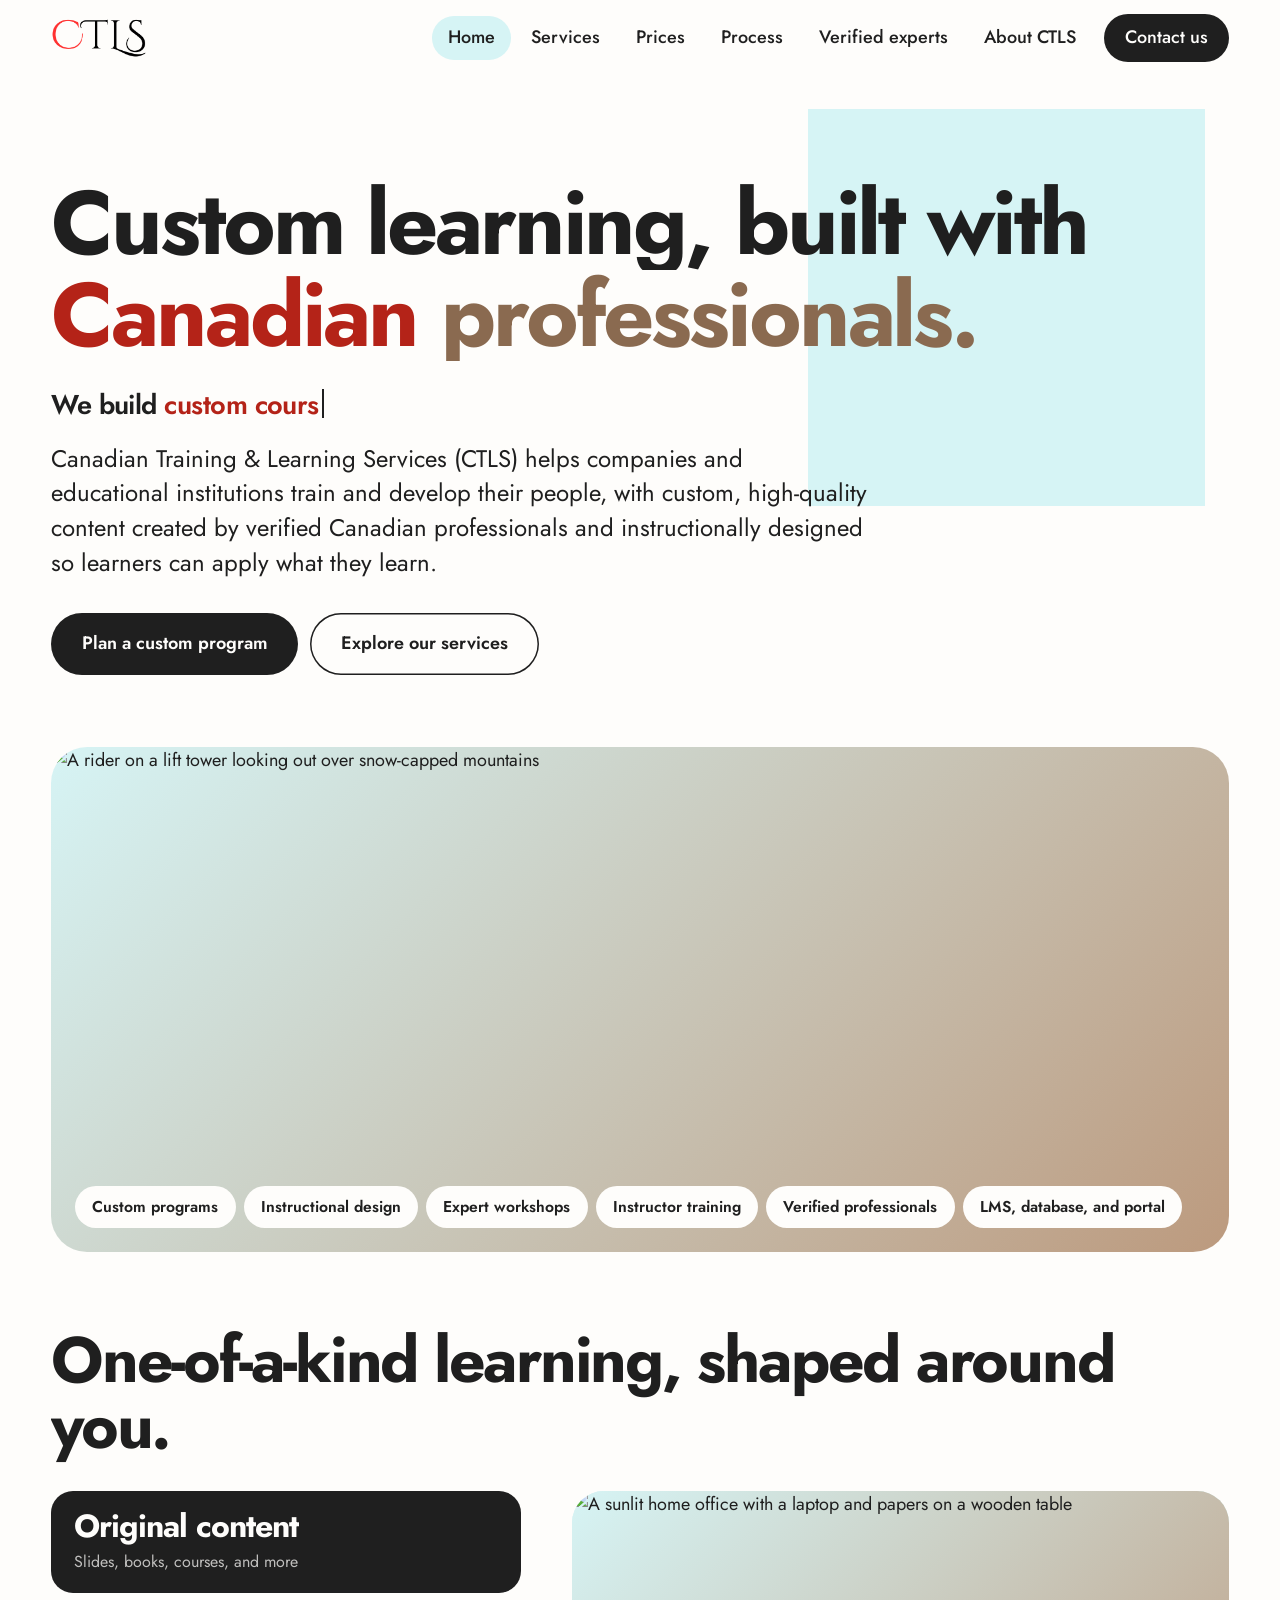
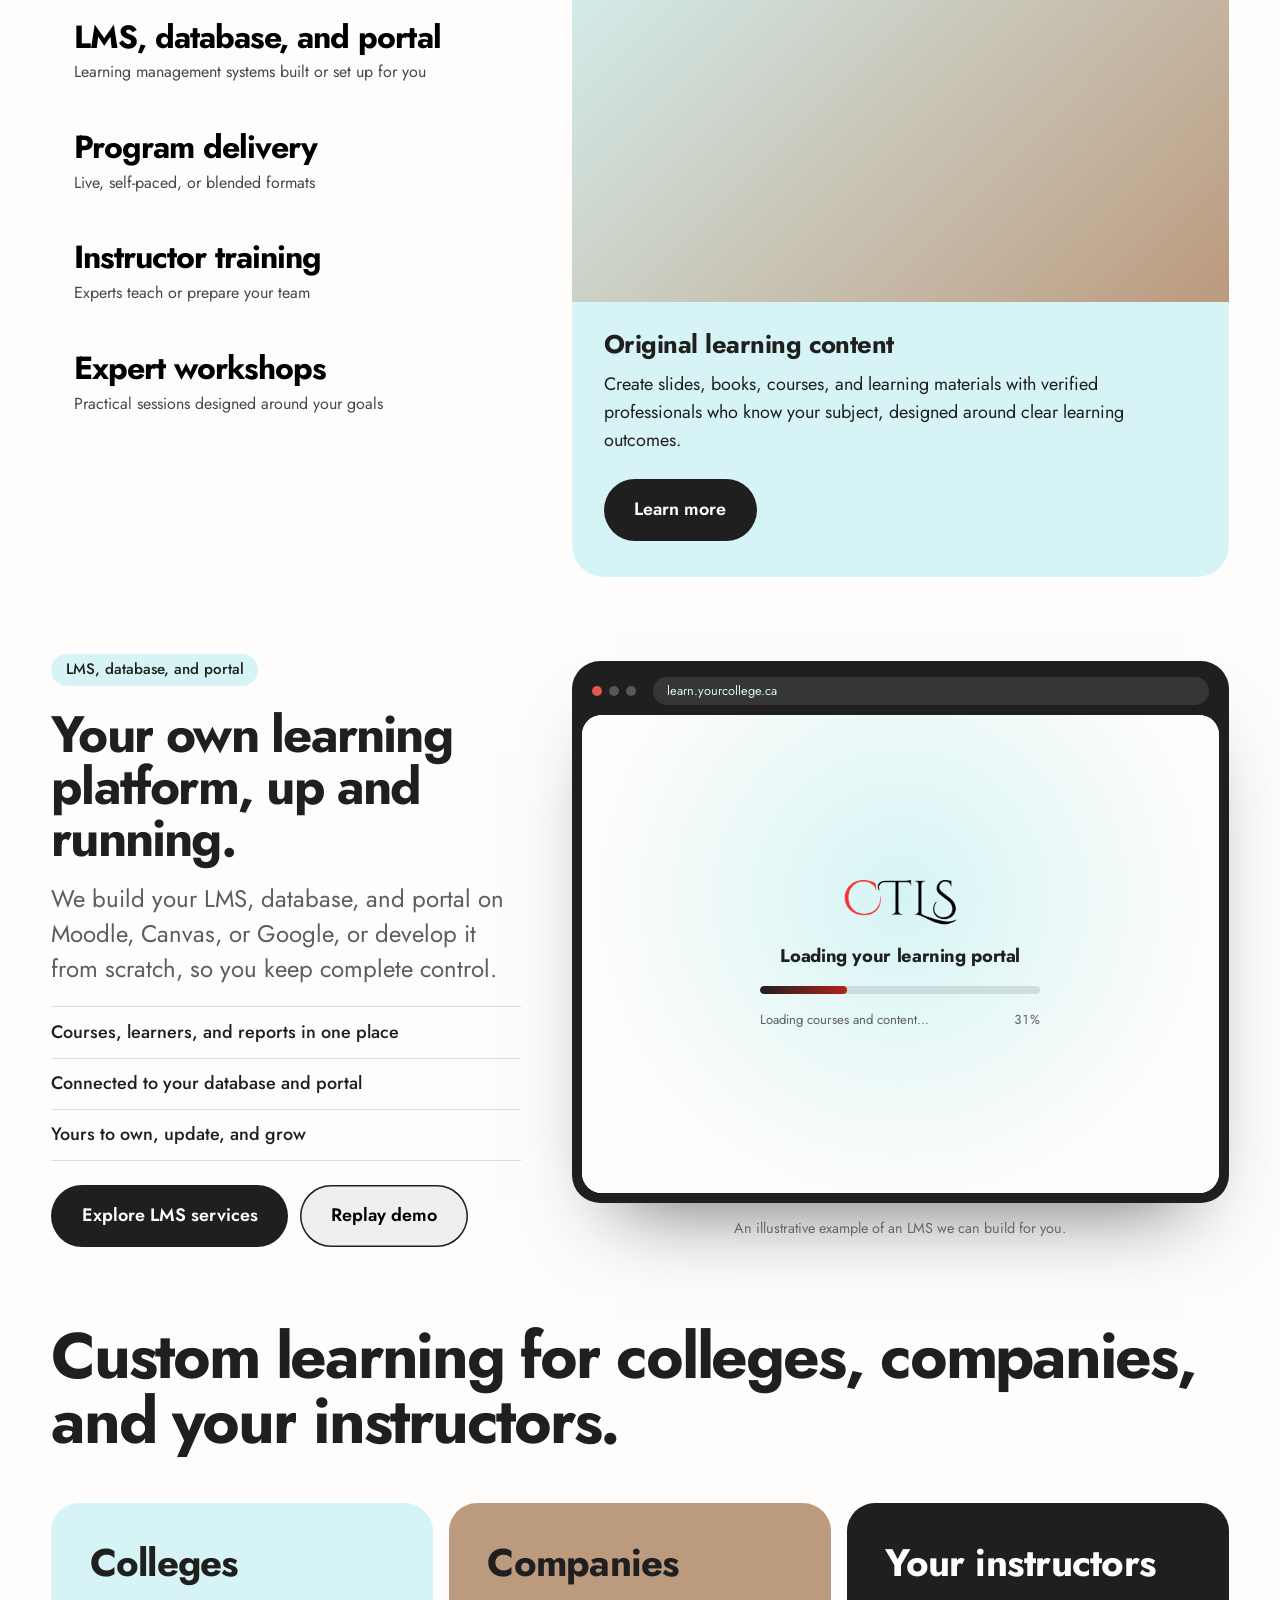
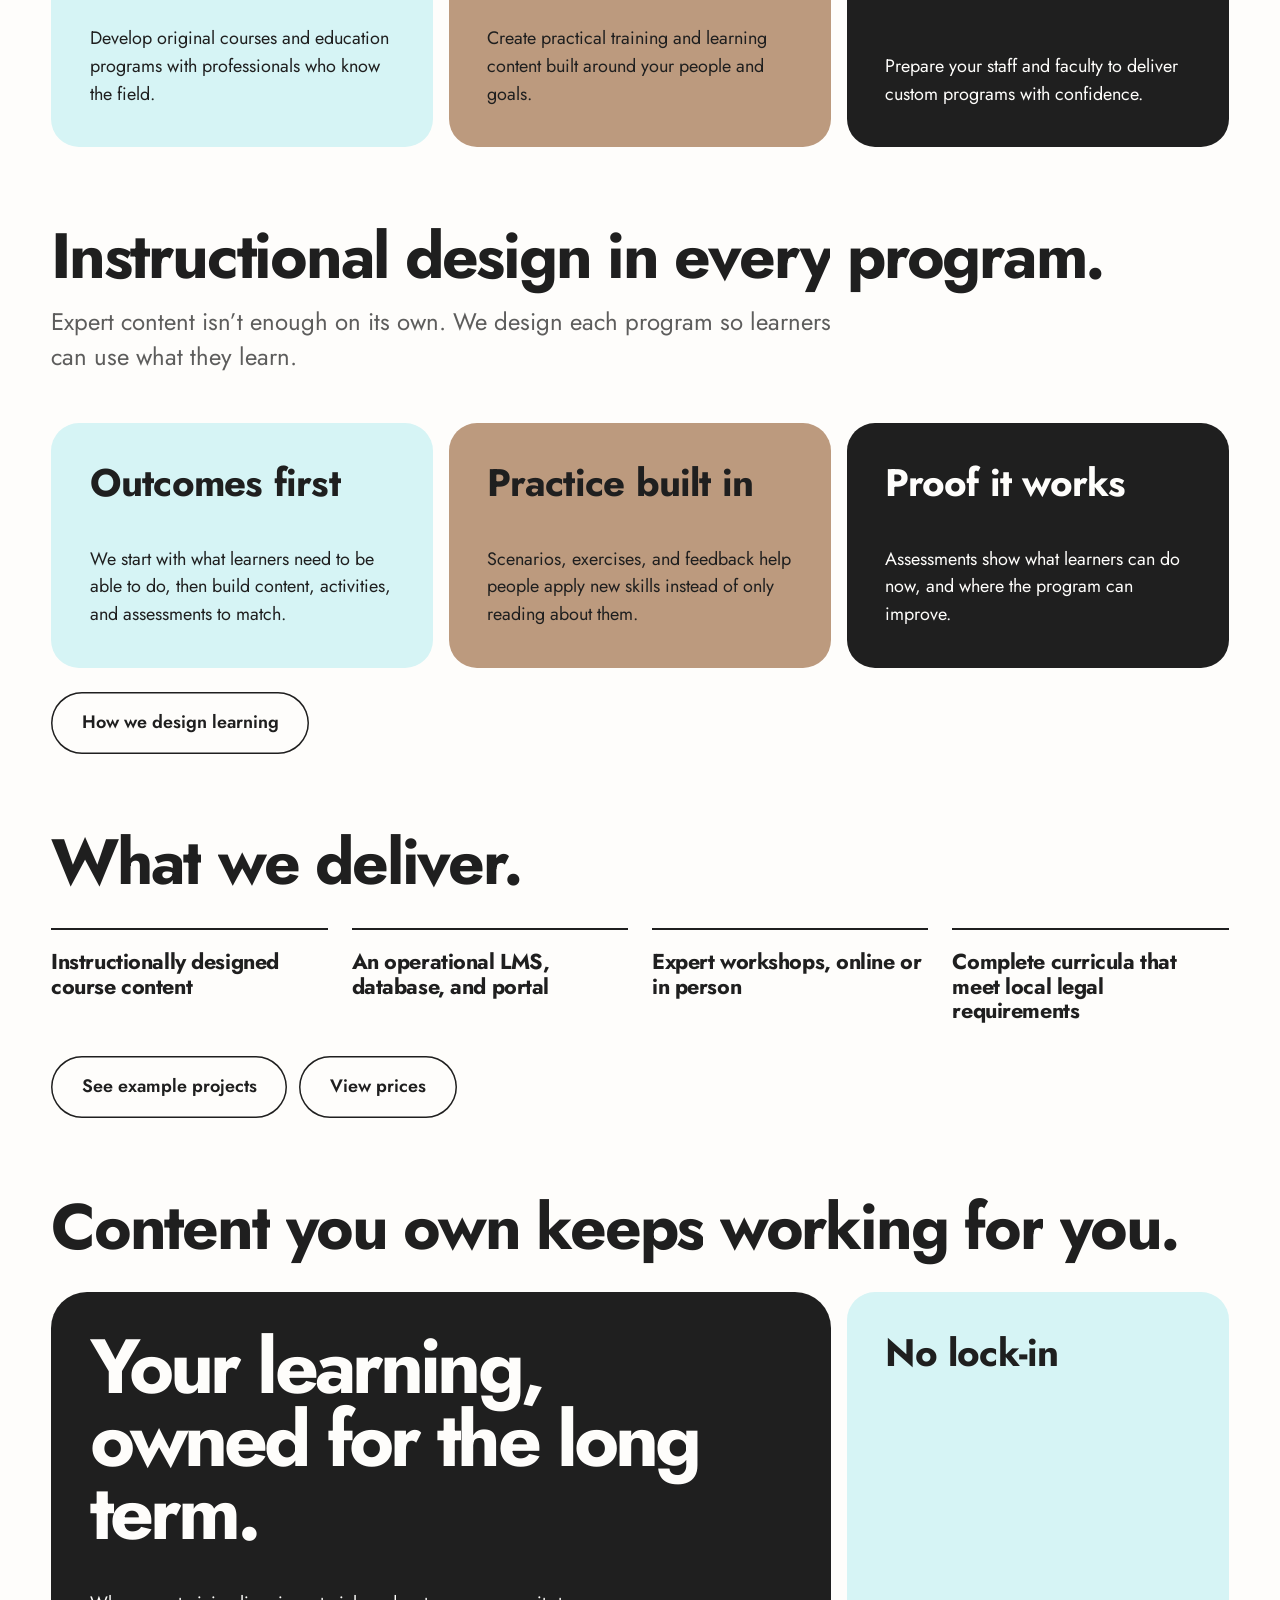
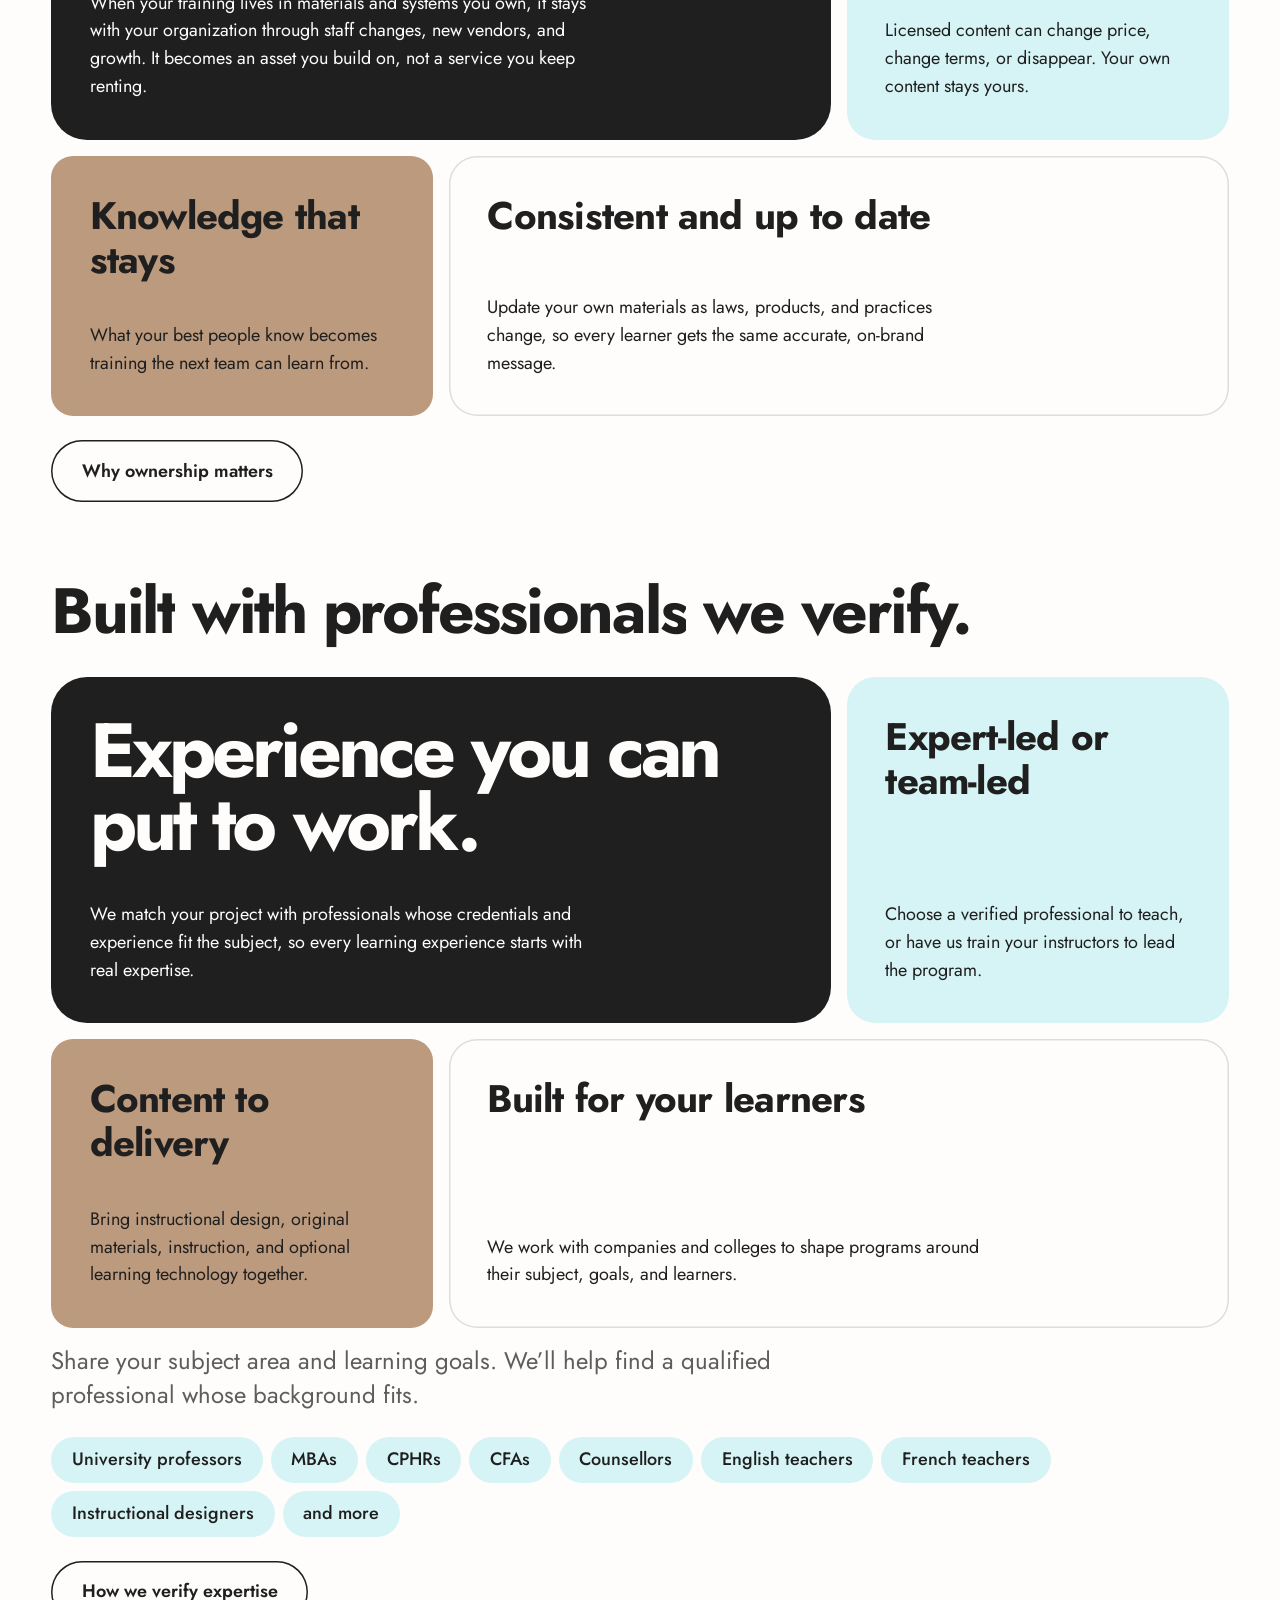
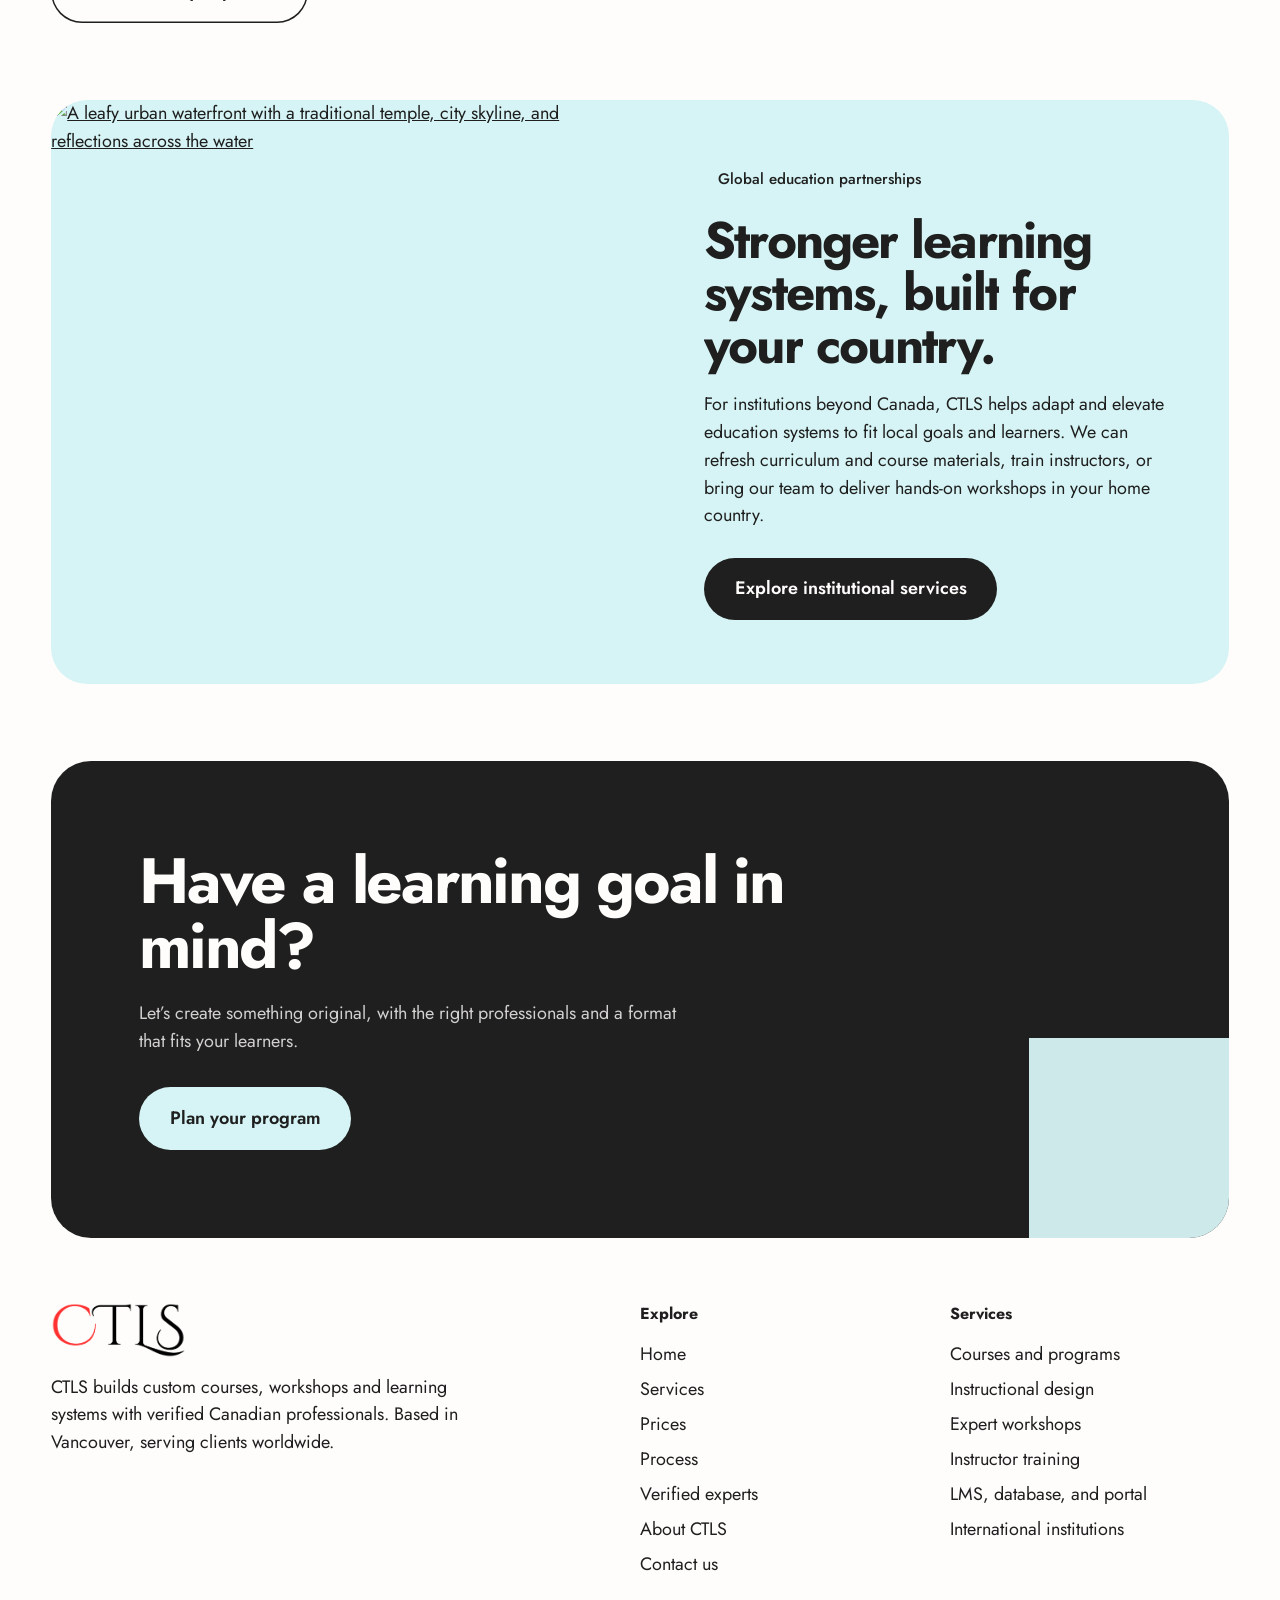
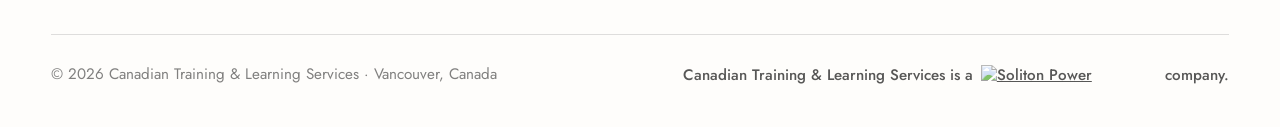
==== commit e3c06d09: "Add files via upload" ====
--- a/index.html
+++ b/index.html
@@ -37,6 +37,7 @@
     <div class="hero-text">
       <span class="hero-square" aria-hidden="true"></span>
       <h1><span><i>Custom learning, built with</i></span><span><i><b class="canadian-red">Canadian</b> professionals.</i></span></h1>
+      <p class="typed" aria-label="We build custom courses, expert workshops, your own LMS and instructor training."><span class="typed-pre">We build </span><span class="typed-text" id="typed" aria-hidden="true">custom courses.</span><span class="caret" aria-hidden="true"></span></p>
       <p class="lede">Canadian Training &amp; Learning Services (CTLS) helps companies and educational institutions train and develop their people, with custom, high-quality content created by verified Canadian professionals and instructionally designed so learners can apply what they learn.</p>
       <div class="actions">
         <a class="btn btn-dark" href="contact.html">Plan a custom program</a>
@@ -112,6 +113,60 @@
     </div>
   </section>
 
+  <section class="wrap home-section lms-demo" id="lms-demo" aria-labelledby="lms-heading">
+    <div class="lms-wrap">
+      <div class="lms-copy">
+        <span class="tag">LMS, database, and portal</span>
+        <h2 id="lms-heading">Your own learning platform, up and running.</h2>
+        <p class="lede muted">We build your LMS, database, and portal on Moodle, Canvas, or Google, or develop it from scratch, so you keep complete control.</p>
+        <ul class="checks">
+          <li>Courses, learners, and reports in one place</li>
+          <li>Connected to your database and portal</li>
+          <li>Yours to own, update, and grow</li>
+        </ul>
+        <div class="actions section-action">
+          <a class="btn btn-dark" href="services.html#platforms">Explore LMS services</a>
+          <button class="btn btn-line" id="lms-replay" type="button">Replay demo</button>
+        </div>
+      </div>
+      <figure class="lms-fig">
+        <div class="lms-win lms-stage" role="img" aria-label="Animated example of a learning management system loading, then showing a dashboard with learners, completion rates and courses">
+          <div class="lms-chrome" aria-hidden="true"><i></i><i></i><i></i><span class="lms-url">learn.yourcollege.ca</span></div>
+          <div class="lms-screen" aria-hidden="true">
+            <div class="lms-app">
+              <aside class="lms-side">
+                <div class="lms-brand"><span class="lms-mark">C</span><span class="sk">Your Academy</span></div>
+                <div class="lms-nav"><span class="on sk">Dashboard</span><span class="sk">Courses</span><span class="sk">Learners</span><span class="sk">Reports</span></div>
+              </aside>
+              <div class="lms-main">
+                <div class="lms-top"><strong class="sk">Learning dashboard</strong><span class="lms-live"><i></i>Live</span></div>
+                <div class="lms-stats">
+                  <div><b class="sk" data-count="1248">1,248</b><span class="sk">Active learners</span></div>
+                  <div><b class="sk" data-count="86" data-suf="%">86%</b><span class="sk">Completion</span></div>
+                  <div><b class="sk" data-count="24">24</b><span class="sk">Courses live</span></div>
+                </div>
+                <div class="lms-courses">
+                  <div class="lms-course"><div class="lms-row"><span class="sk">Leadership Essentials</span><span class="sk">78%</span></div><div class="bar"><i style="--v:78%"></i></div></div>
+                  <div class="lms-course c2"><div class="lms-row"><span class="sk">Workplace Safety Certification</span><span class="sk">92%</span></div><div class="bar"><i style="--v:92%"></i></div></div>
+                  <div class="lms-course c3"><div class="lms-row"><span class="sk">Business French, Level 2</span><span class="sk">54%</span></div><div class="bar"><i style="--v:54%"></i></div></div>
+                  <div class="lms-course"><div class="lms-row"><span class="sk">Instructional Design Basics</span><span class="sk">31%</span></div><div class="bar"><i style="--v:31%"></i></div></div>
+                </div>
+              </div>
+              <div class="lms-toast"><i></i><span>New enrolment: Instructional Design Basics</span></div>
+            </div>
+            <div class="lms-boot">
+              <img class="boot-logo" src="ctls-logo.png" alt="">
+              <p class="boot-title">Loading your learning portal</p>
+              <div class="boot-track"><span class="boot-fill"></span></div>
+              <div class="boot-row"><span class="boot-msg">Connecting to your database…</span><span class="boot-pct">0%</span></div>
+            </div>
+          </div>
+        </div>
+        <figcaption>An illustrative example of an LMS we can build for you.</figcaption>
+      </figure>
+    </div>
+  </section>
+
   <section class="wrap home-section">
     <h2>Custom learning for colleges, companies, and your instructors.</h2>
     <div class="values">
--- a/styles.css
+++ b/styles.css
@@ -413,3 +413,95 @@
 .services-grid .lms-co .lms-artwork img{object-fit:contain}
 @media(max-width:1000px){.services-grid{grid-template-columns:repeat(2,minmax(0,1fr))}.services-grid .co{grid-column:span 1}.services-grid .co .media,.services-grid .lms-co .lms-artwork{aspect-ratio:16/10}}
 @media(max-width:760px){.services-grid{grid-template-columns:1fr;gap:1rem}.services-grid .co,.services-grid .co:last-child{grid-column:auto;border-radius:24px}.services-grid .co .co-body{padding:1.35rem}.services-grid .co-body h2{font-size:clamp(1.8rem,6vw,2.3rem)}}
+
+/* ---------- Motion: hero ---------- */
+.typed{position:relative;z-index:1;margin-top:1.4rem;font-size:clamp(1.2rem,2.3vw,1.7rem);font-weight:600;letter-spacing:-.02em;min-height:1.4em;animation:rise .9s .22s var(--ease) both}
+.typed-text{color:#b42318}
+.caret{display:inline-block;width:2px;height:1.05em;margin-left:3px;background:var(--ink);vertical-align:-.15em;animation:blink 1s steps(1) infinite}
+@keyframes blink{50%{opacity:0}}
+.typed + .lede{margin-top:1rem!important}
+.hero-square{animation:square-in 1s var(--ease) both,drift 11s 1s ease-in-out infinite alternate}
+@keyframes drift{to{transform:translate(-14px,16px) rotate(2deg)}}
+.banner img{animation:kb 16s var(--ease) both}
+@keyframes kb{from{transform:scale(1.12)}to{transform:scale(1)}}
+.banner .chips a{animation:chip-in .6s var(--ease) both;animation-delay:calc(.7s + var(--i,0)*80ms)}
+.banner .chips a:nth-child(2){--i:1}.banner .chips a:nth-child(3){--i:2}.banner .chips a:nth-child(4){--i:3}.banner .chips a:nth-child(5){--i:4}.banner .chips a:nth-child(6){--i:5}
+@keyframes chip-in{from{opacity:0;transform:translateY(16px)}}
+.panel .media img{animation:zoomin 1.4s var(--ease) both}
+@keyframes zoomin{from{transform:scale(1.08)}}
+.tab{transition:background .25s,color .25s,transform .25s var(--ease)}.tab:hover{transform:translateX(5px)}
+.tile{transition:transform .35s var(--ease),box-shadow .35s var(--ease)}
+.tile:hover{transform:translateY(-6px);box-shadow:0 26px 44px -30px rgba(31,31,31,.55)}
+.pills span{transition:transform .25s var(--ease),background .25s}.pills span:hover{transform:translateY(-3px);background:var(--sand)}
+.progress{position:fixed;top:0;left:0;height:3px;width:100%;background:#b42318;transform:scaleX(0);transform-origin:left;z-index:40;pointer-events:none}
+
+/* ---------- Motion: scroll reveals (only when JS adds .js) ---------- */
+.js .rv:not(.in){opacity:0;transform:translateY(28px)}
+.js .rv.in{animation:reveal .85s var(--ease) calc(var(--d,0)*85ms) backwards}
+@keyframes reveal{from{opacity:0;transform:translateY(28px)}}
+.js .sw .w{display:inline-block;overflow:hidden;vertical-align:top;padding-bottom:.12em;margin-bottom:-.12em}
+.js .sw .w>span{display:inline-block;transform:translateY(112%);transition:transform .85s var(--ease);transition-delay:calc(var(--i)*55ms)}
+.js .sw.in .w>span{transform:none}
+.step{position:relative;border-top-color:var(--line)}
+.step::before{content:"";position:absolute;left:0;right:0;top:-2px;height:2px;background:var(--ink);transform-origin:left;transform:scaleX(0);transition:transform 1.1s var(--ease) calc(var(--d,0)*85ms + .15s)}
+.step.in::before,html:not(.js) .step::before{transform:none}
+.cta::after{animation:drift 9s ease-in-out infinite alternate}
+
+/* ---------- LMS demo ---------- */
+.lms-wrap{display:grid;grid-template-columns:minmax(0,5fr) minmax(0,7fr);gap:clamp(1.5rem,4vw,3.5rem);align-items:center}
+.lms-copy h2{font-size:clamp(2rem,4vw,3.4rem);margin-top:.25rem}
+.lms-copy .lede{margin:1.1rem 0 1.25rem}
+.lms-fig figcaption{margin-top:.9rem;font-size:.9rem;color:rgba(31,31,31,.6);text-align:center}
+.lms-win{background:var(--ink);border-radius:28px;padding:10px 10px 10px;box-shadow:0 44px 80px -44px rgba(31,31,31,.7)}
+.lms-chrome{display:flex;align-items:center;gap:7px;padding:6px 10px 10px}
+.lms-chrome i{width:10px;height:10px;border-radius:50%;background:rgba(255,255,255,.25)}
+.lms-chrome i:first-child{background:#e5564b}
+.lms-url{flex:1;margin-left:10px;background:rgba(255,255,255,.1);border-radius:999px;padding:4px 14px;color:var(--mist);font-size:.8rem;white-space:nowrap;overflow:hidden;text-overflow:ellipsis}
+.lms-screen{position:relative;background:var(--paper);border-radius:20px;aspect-ratio:4/3;overflow:hidden}
+.lms-boot{position:absolute;inset:0;z-index:3;display:grid;place-content:center;justify-items:center;gap:1rem;padding:1.5rem;text-align:center;background:radial-gradient(circle at 50% 38%,var(--mist),var(--paper) 72%);transition:opacity .6s,visibility .6s}
+.lms-stage.app .lms-boot{opacity:0;visibility:hidden}
+.boot-logo{height:48px;width:auto;animation:pulse 1.8s ease-in-out infinite}
+@keyframes pulse{50%{transform:scale(1.06);opacity:.85}}
+.boot-title{font-weight:700;font-size:1.15rem;letter-spacing:-.02em}
+.boot-track{width:min(280px,72vw);height:8px;border-radius:99px;background:rgba(31,31,31,.12);overflow:hidden}
+.boot-fill{display:block;height:100%;width:0;background:linear-gradient(90deg,var(--ink),#b42318);border-radius:99px}
+.boot-row{display:flex;justify-content:space-between;gap:1rem;width:min(280px,72vw);font-size:.82rem;color:rgba(31,31,31,.7);font-variant-numeric:tabular-nums}
+.lms-app{position:absolute;inset:0;z-index:1;display:grid;grid-template-columns:150px minmax(0,1fr);opacity:0;transition:opacity .5s}
+.lms-stage.app .lms-app{opacity:1}
+.lms-side{background:var(--mist);padding:14px 10px;display:flex;flex-direction:column;gap:14px;font-size:.82rem}
+.lms-brand{display:flex;align-items:center;gap:8px;font-weight:700}
+.lms-mark{display:grid;place-items:center;width:26px;height:26px;border-radius:8px;background:#b42318;color:#fff;font-weight:700;flex:none}
+.lms-nav{display:grid;gap:4px}.lms-nav span{display:block;padding:8px 10px;border-radius:10px;font-weight:500}
+.lms-nav .on{background:var(--ink);color:var(--paper)}
+.lms-main{padding:16px 18px;display:flex;flex-direction:column;gap:12px;min-width:0}
+.lms-top{display:flex;justify-content:space-between;align-items:center;gap:8px;font-size:1rem}
+.lms-live{display:inline-flex;align-items:center;gap:6px;font-size:.75rem;font-weight:600;background:var(--mist);padding:3px 10px;border-radius:99px}
+.lms-live i,.lms-toast i{width:8px;height:8px;border-radius:50%;background:#2e9e6b;animation:blink 1.4s steps(1) infinite}
+.lms-stats{display:grid;grid-template-columns:repeat(3,1fr);gap:8px}
+.lms-stats>div{background:#fff;border:1px solid var(--line);border-radius:12px;padding:8px 10px;font-size:.72rem;color:rgba(31,31,31,.7);display:grid;gap:2px;justify-items:start}
+.lms-stats b{font-size:1.3rem;color:var(--ink);letter-spacing:-.03em;line-height:1.1;font-variant-numeric:tabular-nums}
+.lms-courses{display:grid;gap:8px}
+.lms-course{background:#fff;border:1px solid var(--line);border-radius:12px;padding:9px 12px;display:grid;gap:7px;font-size:.82rem}
+.lms-row{display:flex;justify-content:space-between;gap:8px;font-weight:600}
+.bar{height:6px;border-radius:9px;background:rgba(31,31,31,.1);overflow:hidden}
+.bar i{display:block;height:100%;width:0;background:var(--ink);border-radius:9px;transition:width 1.4s var(--ease)}
+.c2 .bar i{background:var(--sand-deep)}.c3 .bar i{background:#b42318}
+.lms-stage.loaded .bar i{width:var(--v)}
+.sk{display:inline-block}
+.lms-stage:not(.loaded) .sk{color:transparent!important;background:linear-gradient(90deg,#ebe6de 25%,#f8f5f0 50%,#ebe6de 75%);background-size:200% 100%;animation:shim 1.1s linear infinite;border-radius:6px;user-select:none}
+.lms-stage:not(.loaded) .lms-nav .on{background:transparent}
+@keyframes shim{to{background-position:-200% 0}}
+.lms-toast{position:absolute;z-index:2;right:14px;bottom:14px;display:flex;align-items:center;gap:10px;background:var(--ink);color:var(--paper);border-radius:14px;padding:10px 14px;font-size:.8rem;box-shadow:0 14px 30px -14px rgba(0,0,0,.6);opacity:0;transform:translateY(20px);transition:opacity .5s,transform .5s var(--ease)}
+.lms-stage.toast-on .lms-toast{opacity:1;transform:none}
+@media (max-width:900px){.lms-wrap{grid-template-columns:1fr}}
+@media (max-width:560px){
+  .typed{min-height:2.8em;font-size:1.15rem}
+  .lms-copy h2{font-size:clamp(1.8rem,8vw,2.3rem);line-height:1.06}
+  .lms-win{border-radius:22px;padding:8px}
+  .lms-screen{aspect-ratio:auto;height:400px;border-radius:16px}
+  .lms-app{grid-template-columns:1fr}.lms-side{display:none}
+  .lms-main{padding:14px}
+  .lms-toast{left:12px;right:12px;bottom:12px}
+  .lms-copy .actions .btn{width:100%}
+}
+@media (prefers-reduced-motion:reduce){.caret{animation:none}.step::before{transform:none}}
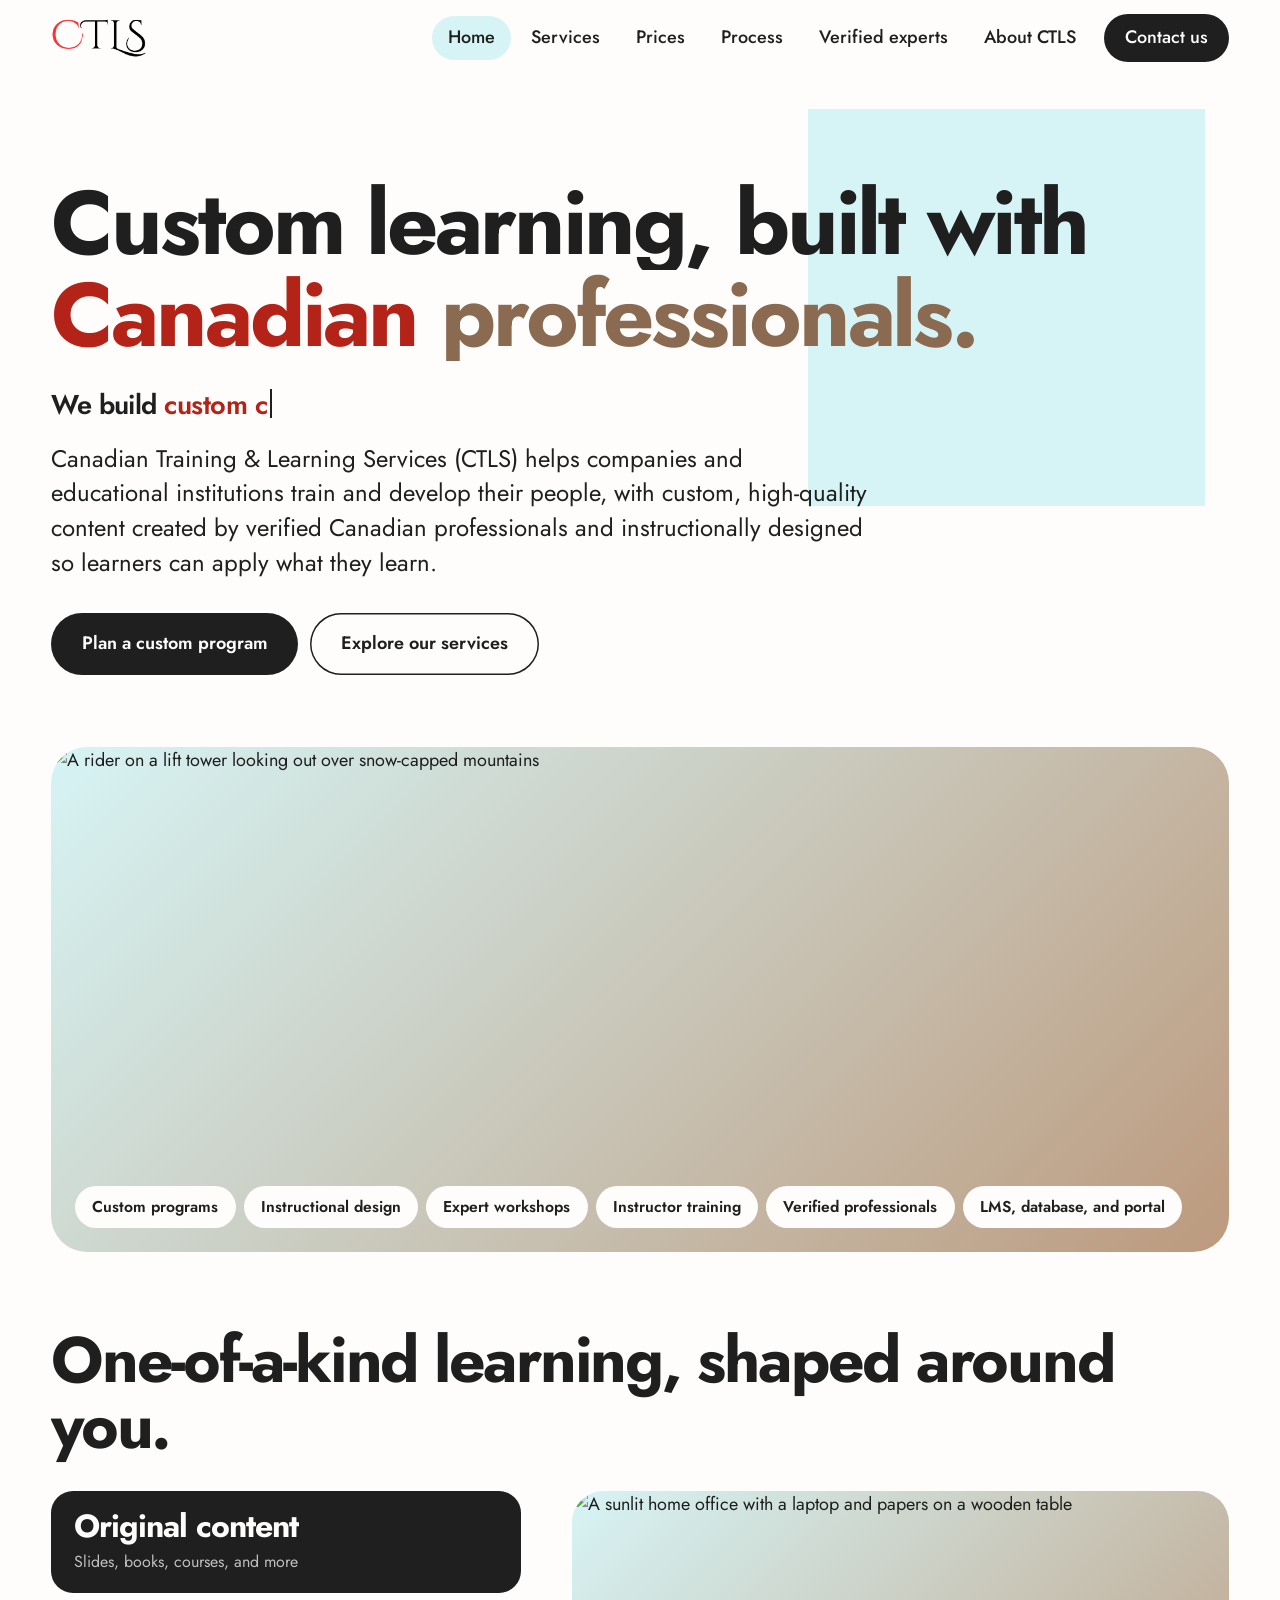
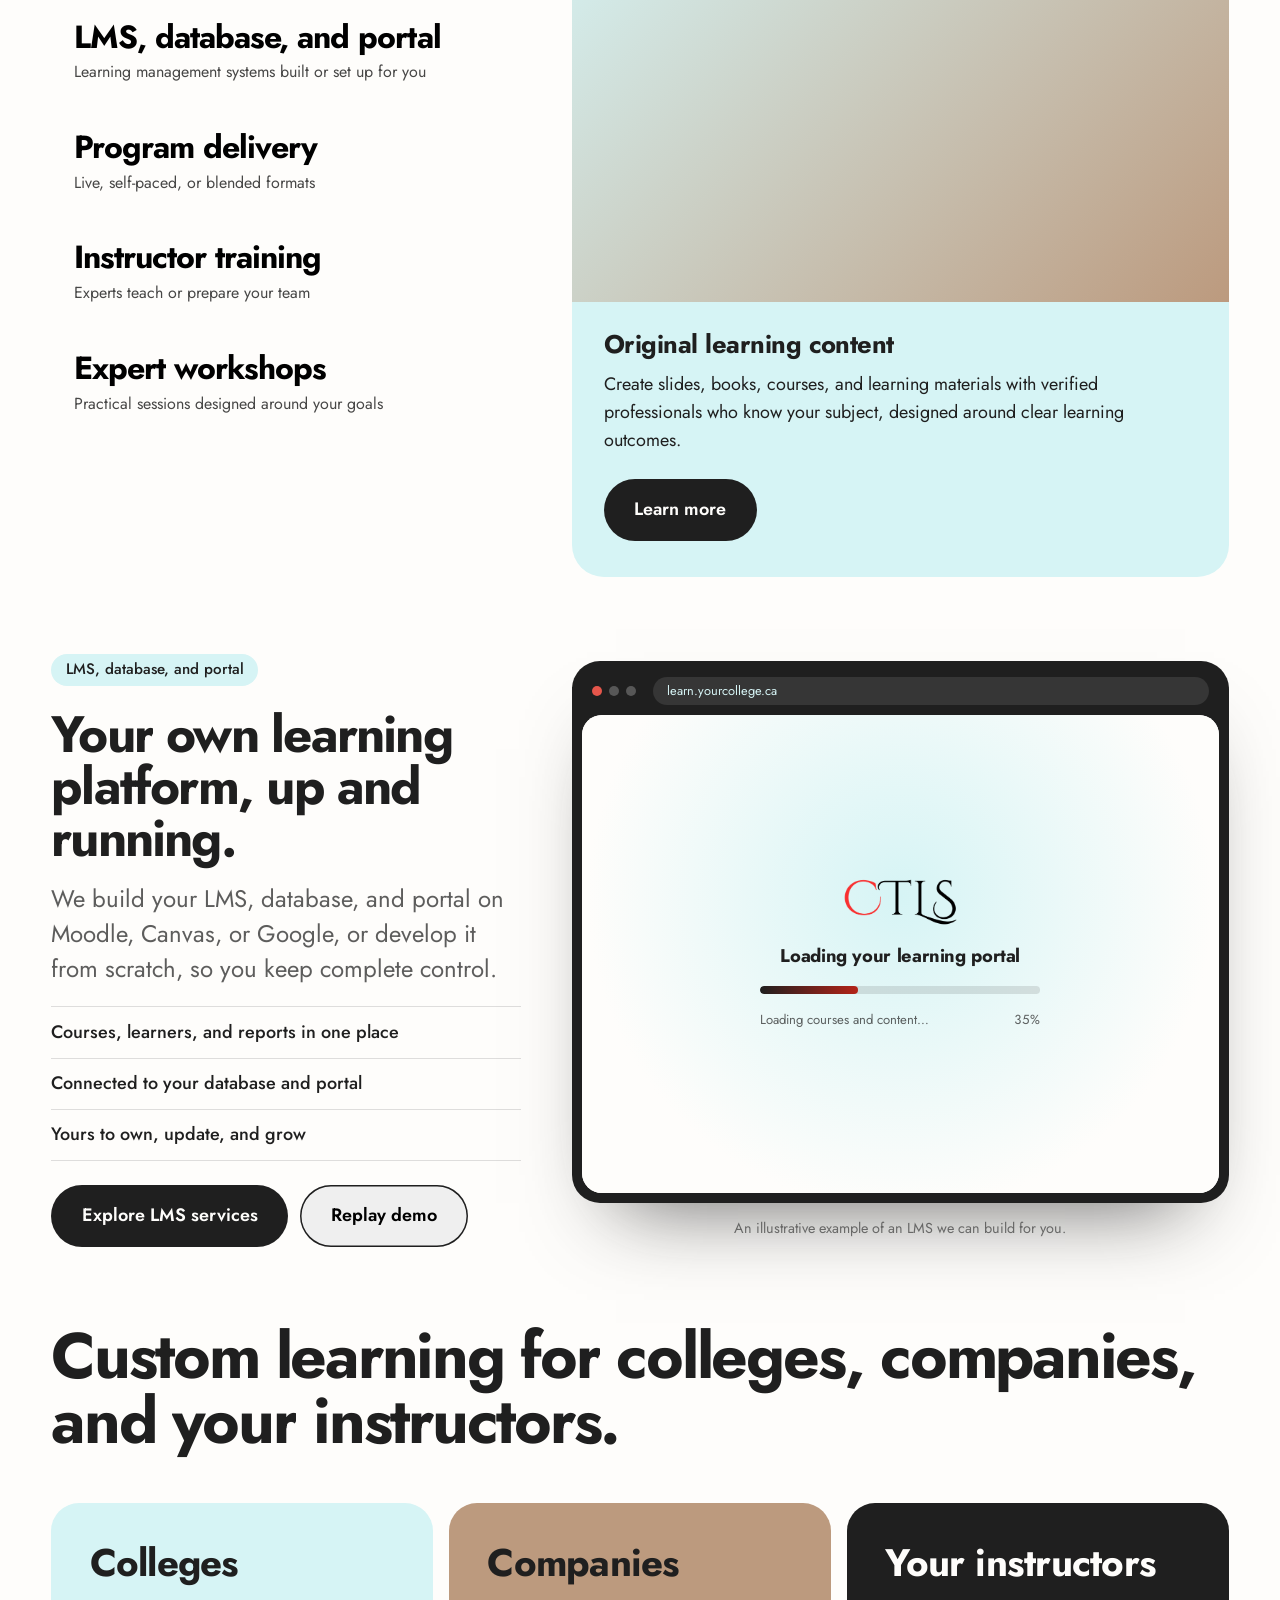
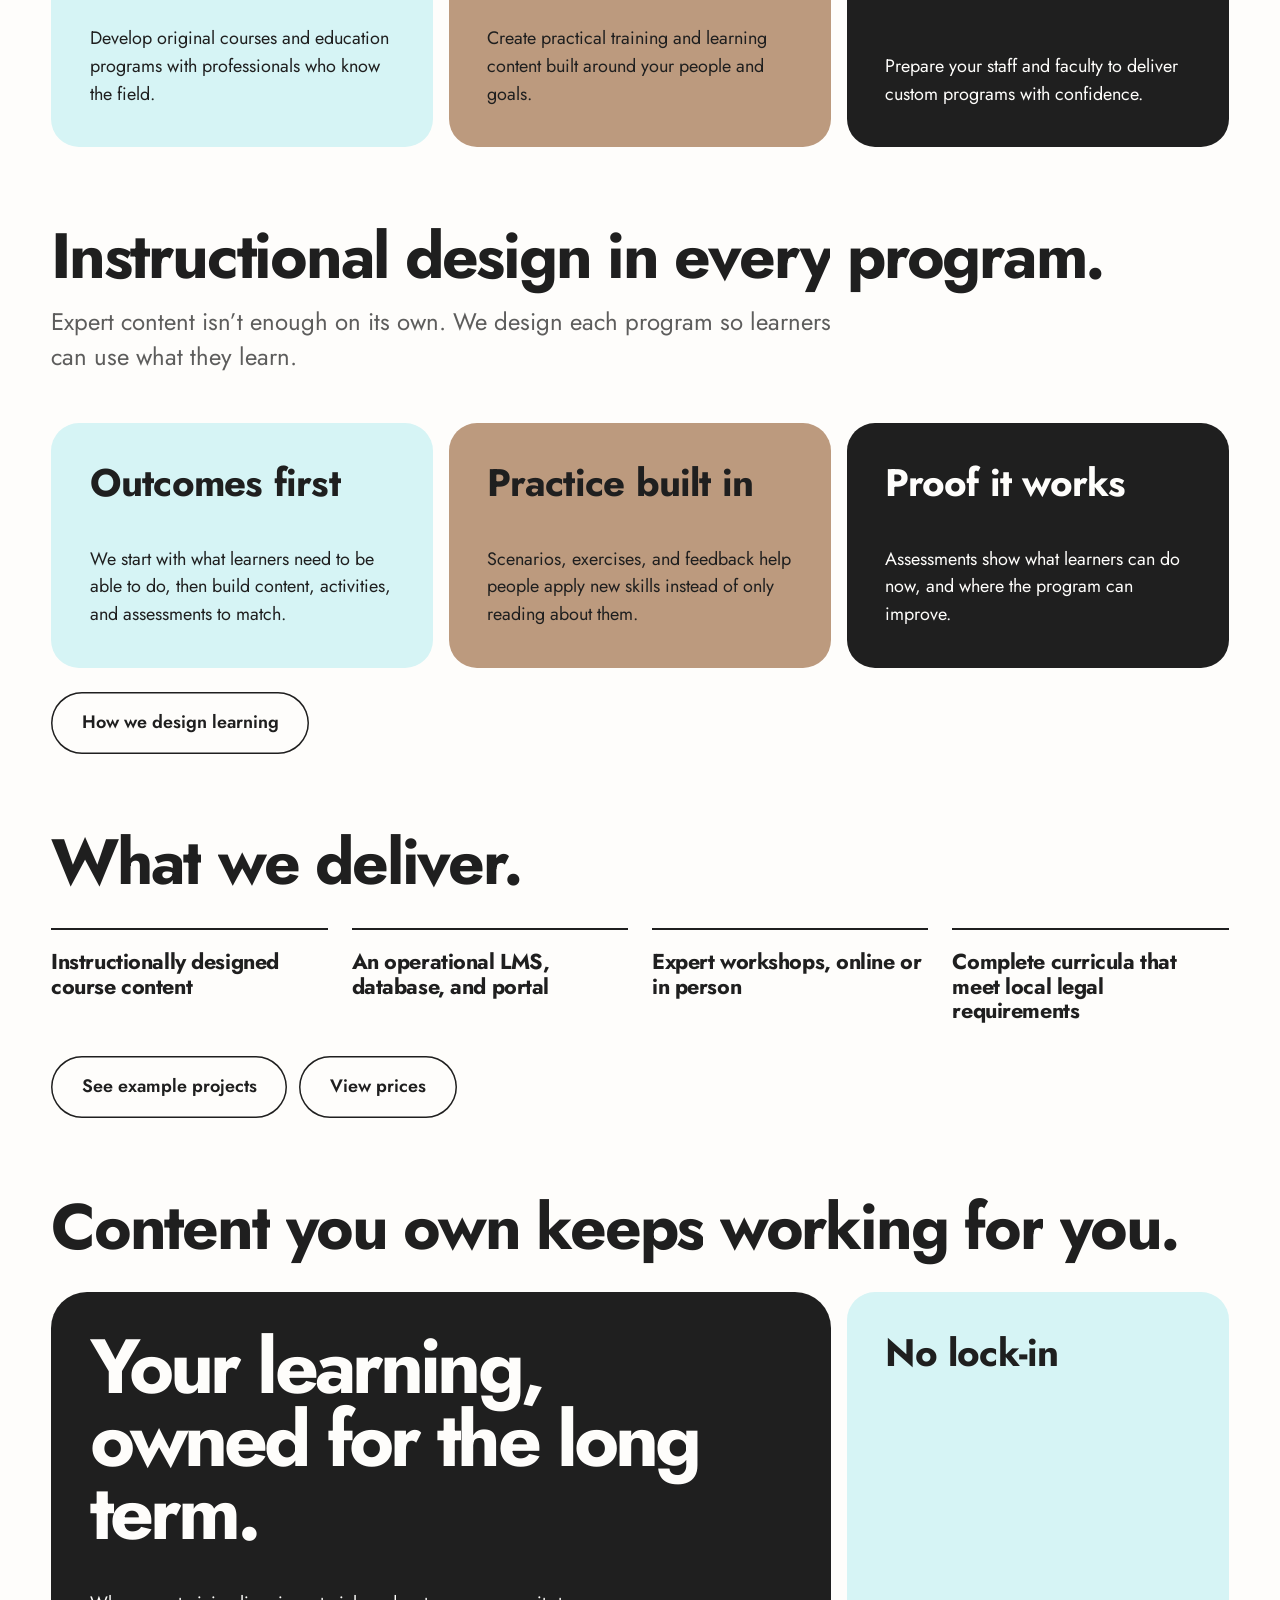
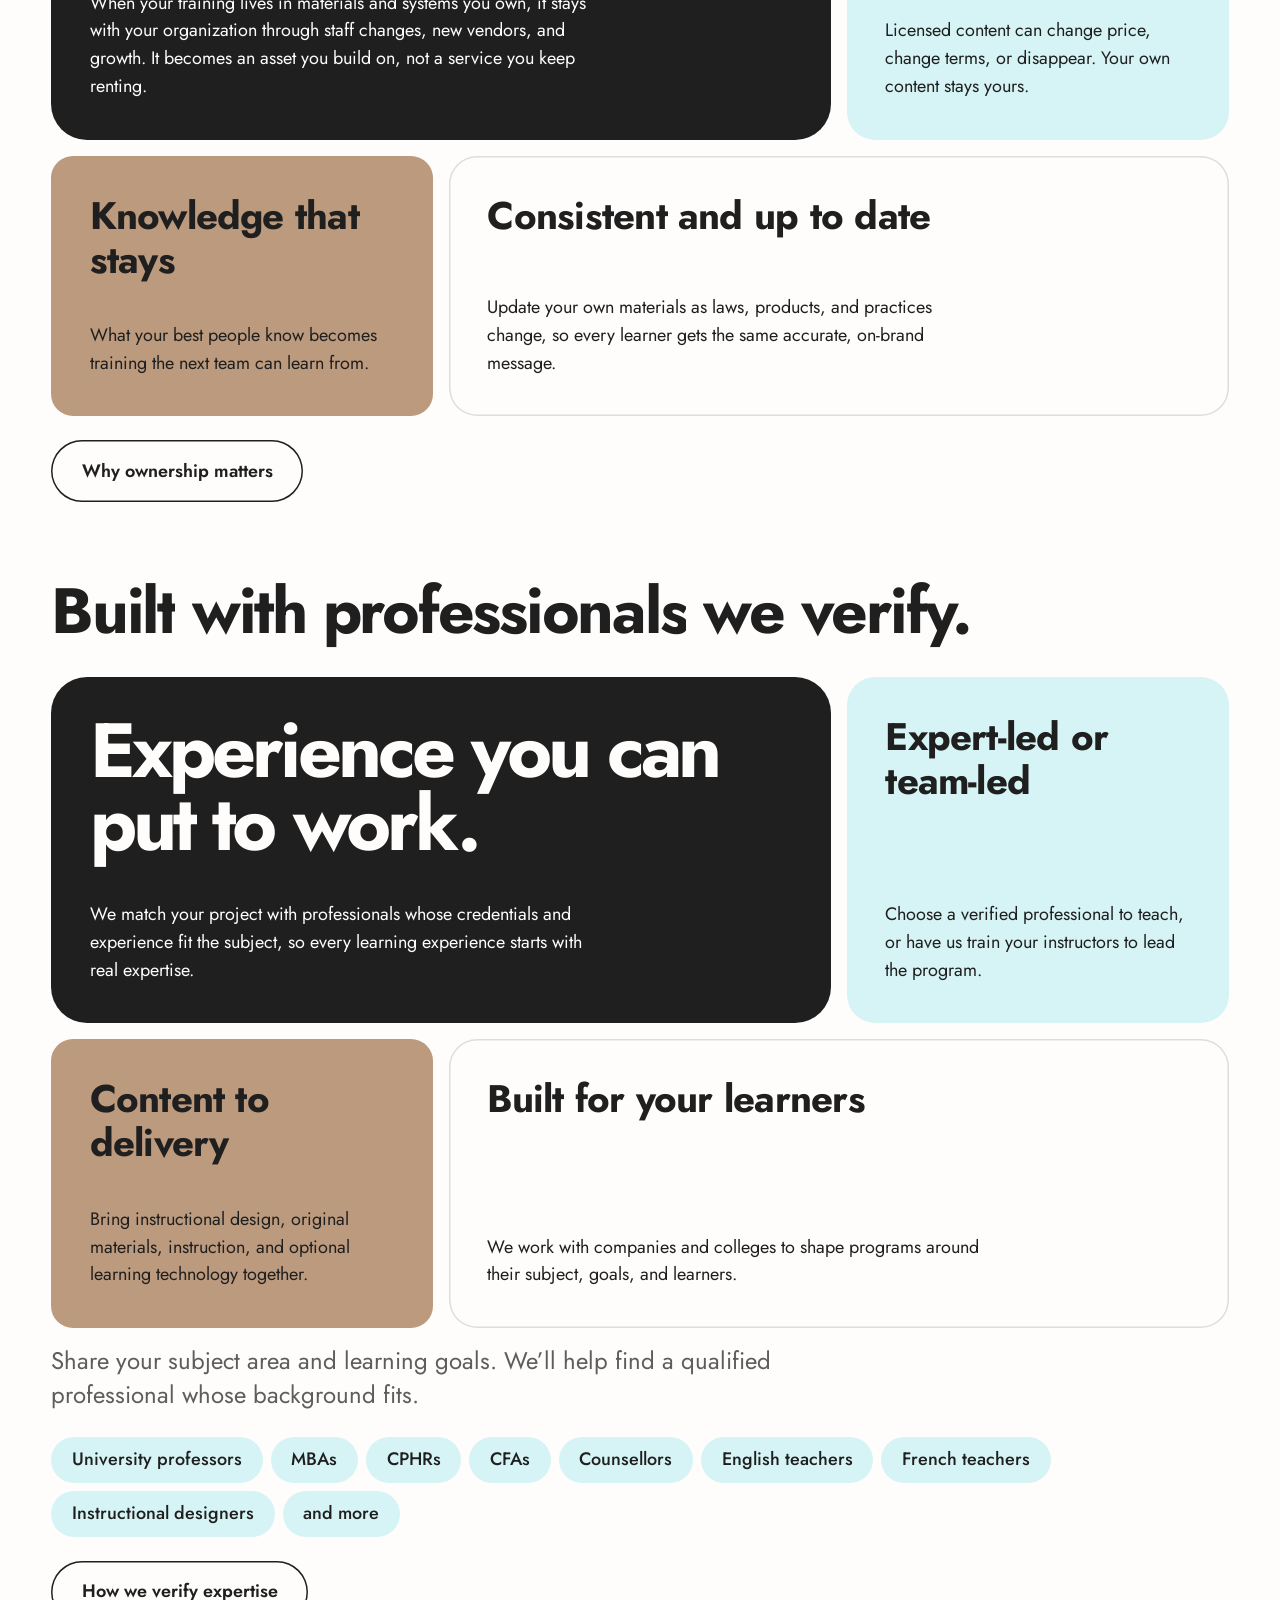
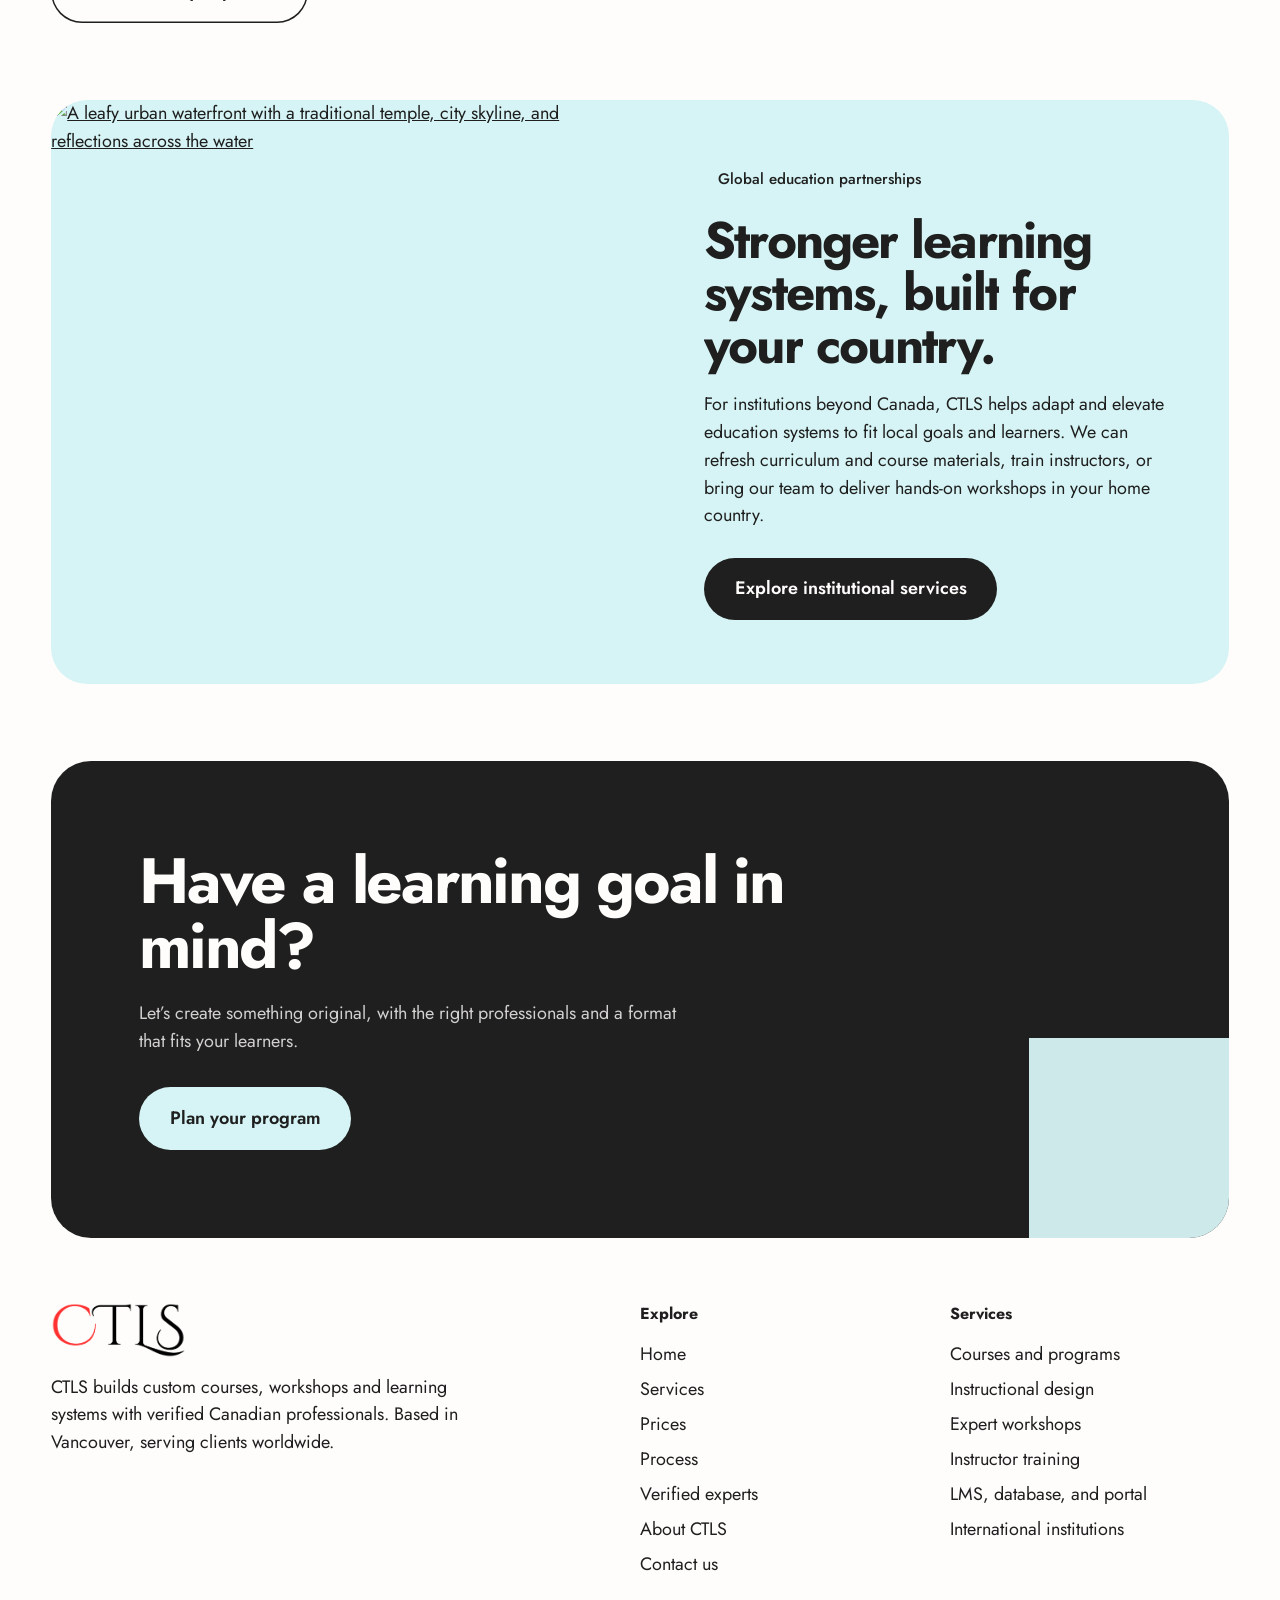
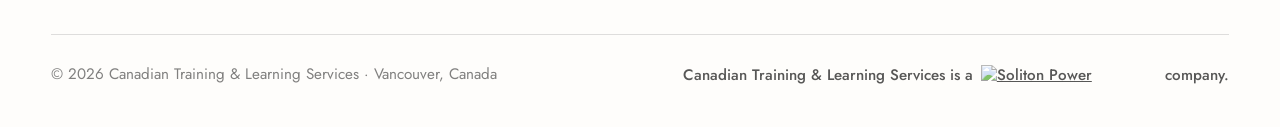
==== commit 7cfba3f9: "Improve technical SEO metadata" ====
--- a/index.html
+++ b/index.html
@@ -5,6 +5,40 @@
 <meta name="viewport" content="width=device-width, initial-scale=1">
 <title>Custom Learning Programs | Canadian Training &amp; Learning Services</title>
 <meta name="description" content="CTLS creates custom training and education programs, workshops, instructionally designed learning content, and online learning systems with verified professionals for companies and colleges.">
+<link rel="canonical" href="https://ctlservices.ca/">
+<meta property="og:type" content="website">
+<meta property="og:site_name" content="Canadian Training &amp; Learning Services">
+<meta property="og:title" content="Custom Learning Programs | Canadian Training &amp; Learning Services">
+<meta property="og:description" content="Custom courses, workshops, instructional design, and learning systems built with verified Canadian professionals.">
+<meta property="og:url" content="https://ctlservices.ca/">
+<meta property="og:image" content="https://ctlservices.ca/ctls-logo.png">
+<meta name="twitter:card" content="summary">
+<meta name="twitter:title" content="Custom Learning Programs | Canadian Training &amp; Learning Services">
+<meta name="twitter:description" content="Custom courses, workshops, instructional design, and learning systems built with verified Canadian professionals.">
+<script type="application/ld+json">
+{
+  "@context": "https://schema.org",
+  "@type": "ProfessionalService",
+  "name": "Canadian Training & Learning Services",
+  "alternateName": "CTLS",
+  "url": "https://ctlservices.ca/",
+  "logo": "https://ctlservices.ca/ctls-logo.png",
+  "description": "Custom training and education programs, workshops, instructional design, and learning systems built with verified Canadian professionals.",
+  "email": "info@ctlservices.com",
+  "areaServed": ["Canada", "Worldwide"],
+  "address": {
+    "@type": "PostalAddress",
+    "addressLocality": "Vancouver",
+    "addressRegion": "British Columbia",
+    "addressCountry": "CA"
+  },
+  "parentOrganization": {
+    "@type": "Organization",
+    "name": "Soliton Power Group",
+    "url": "https://solitonpower.com"
+  }
+}
+</script>
 <link rel="preconnect" href="https://fonts.googleapis.com">
 <link rel="preconnect" href="https://fonts.gstatic.com" crossorigin>
 <link href="https://fonts.googleapis.com/css2?family=Jost:wght@300;400;500;600;700&display=swap" rel="stylesheet">
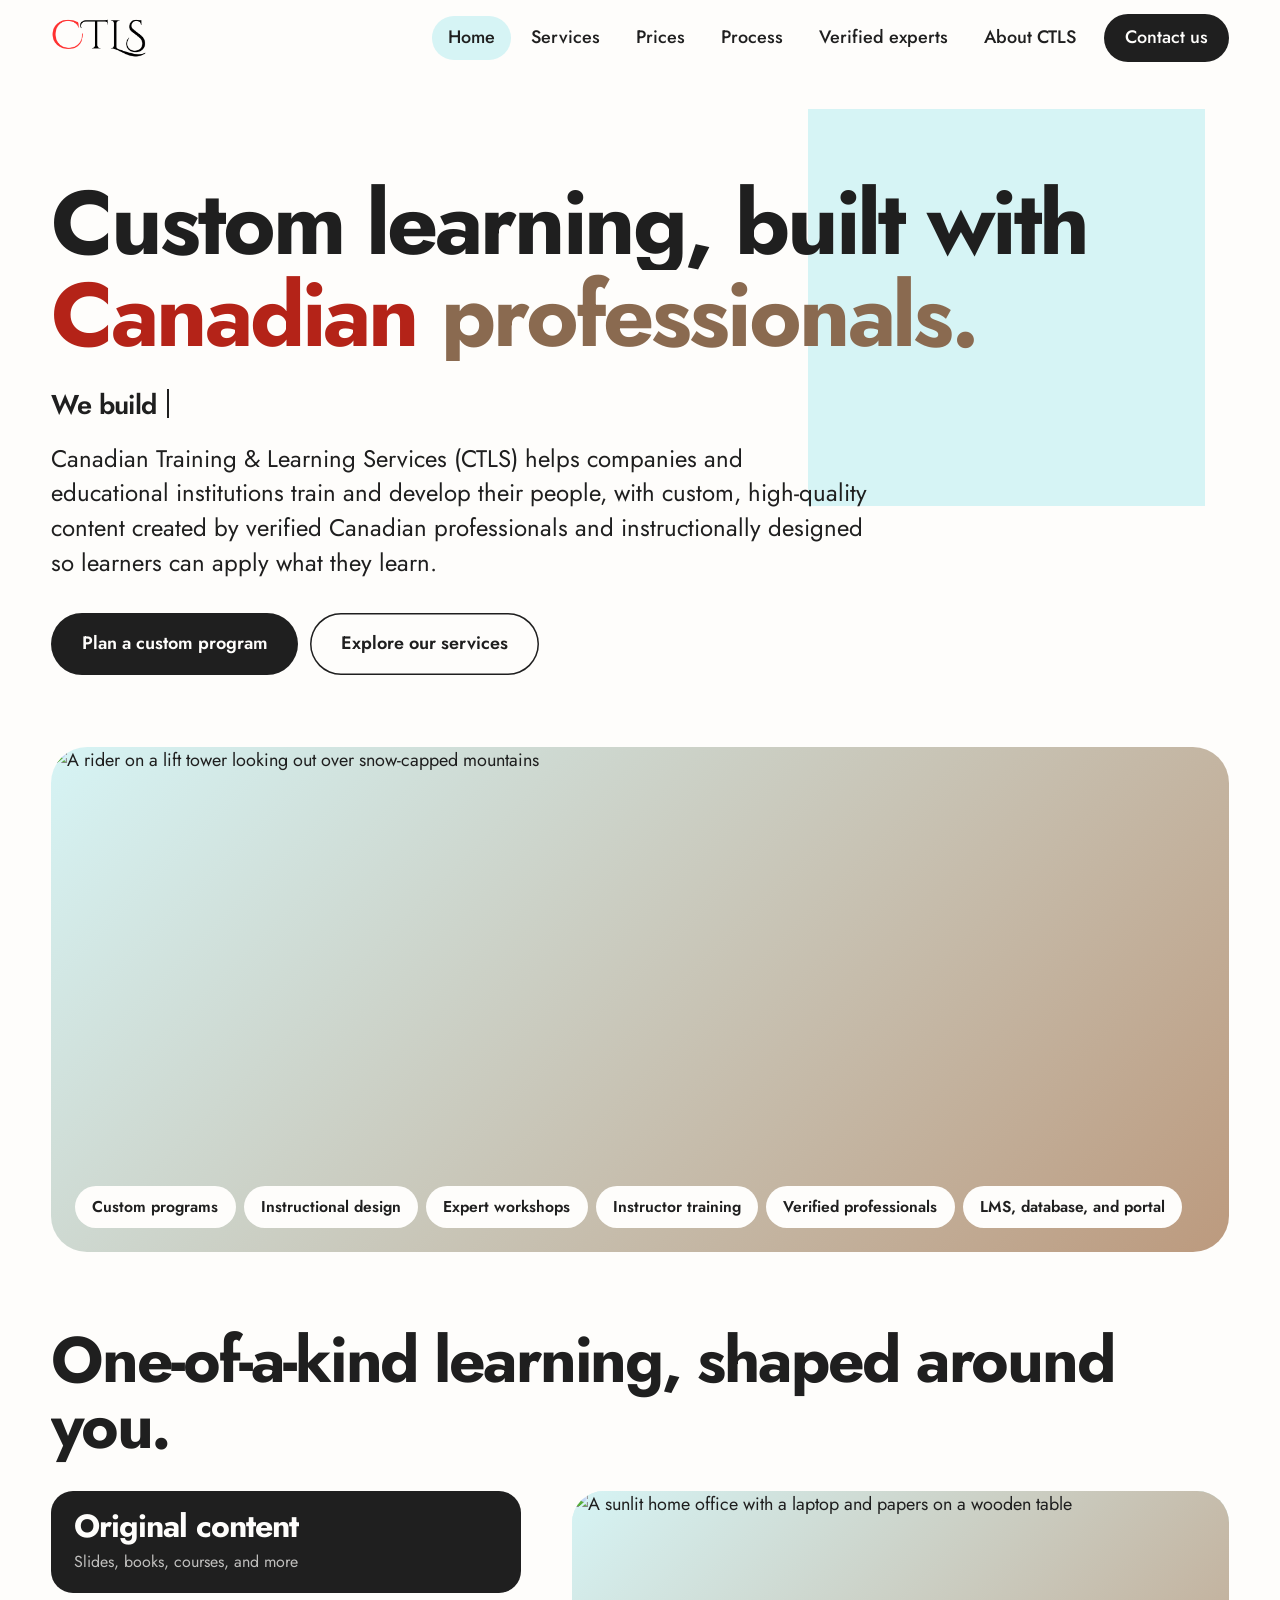
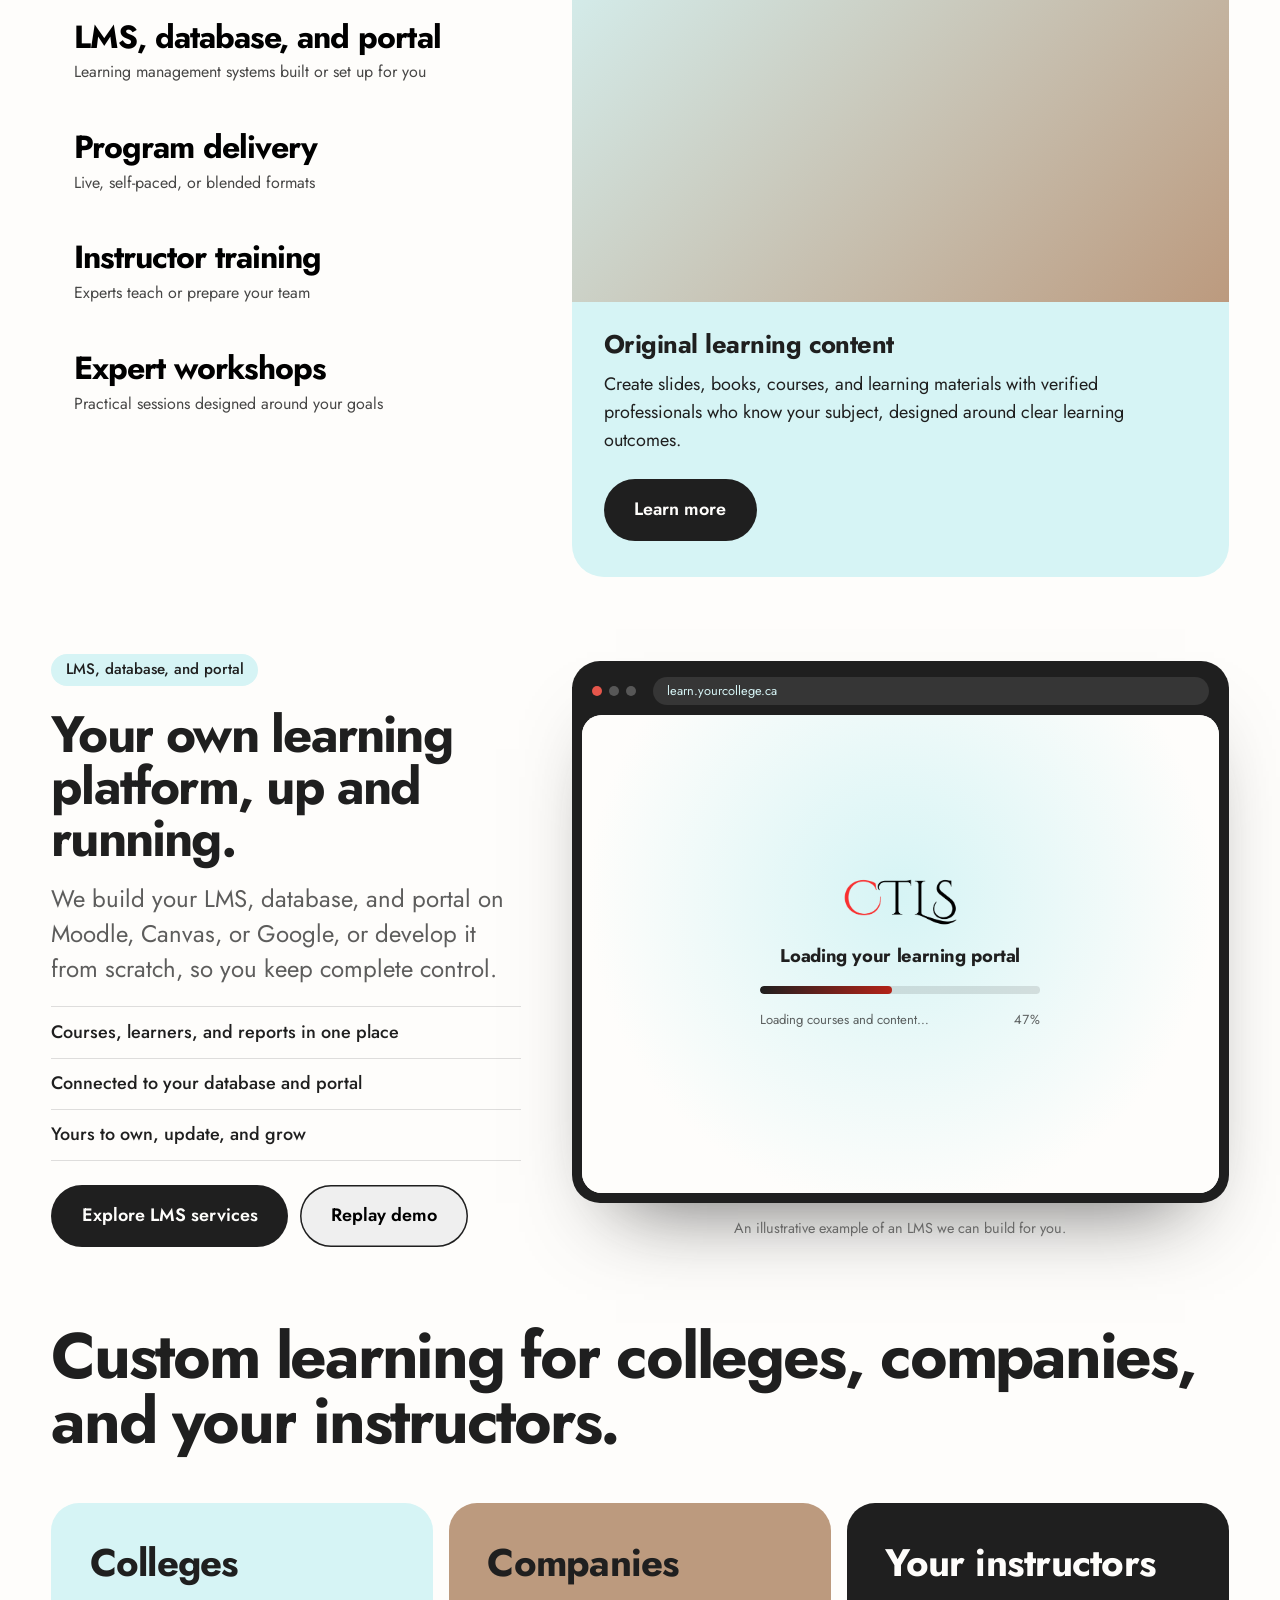
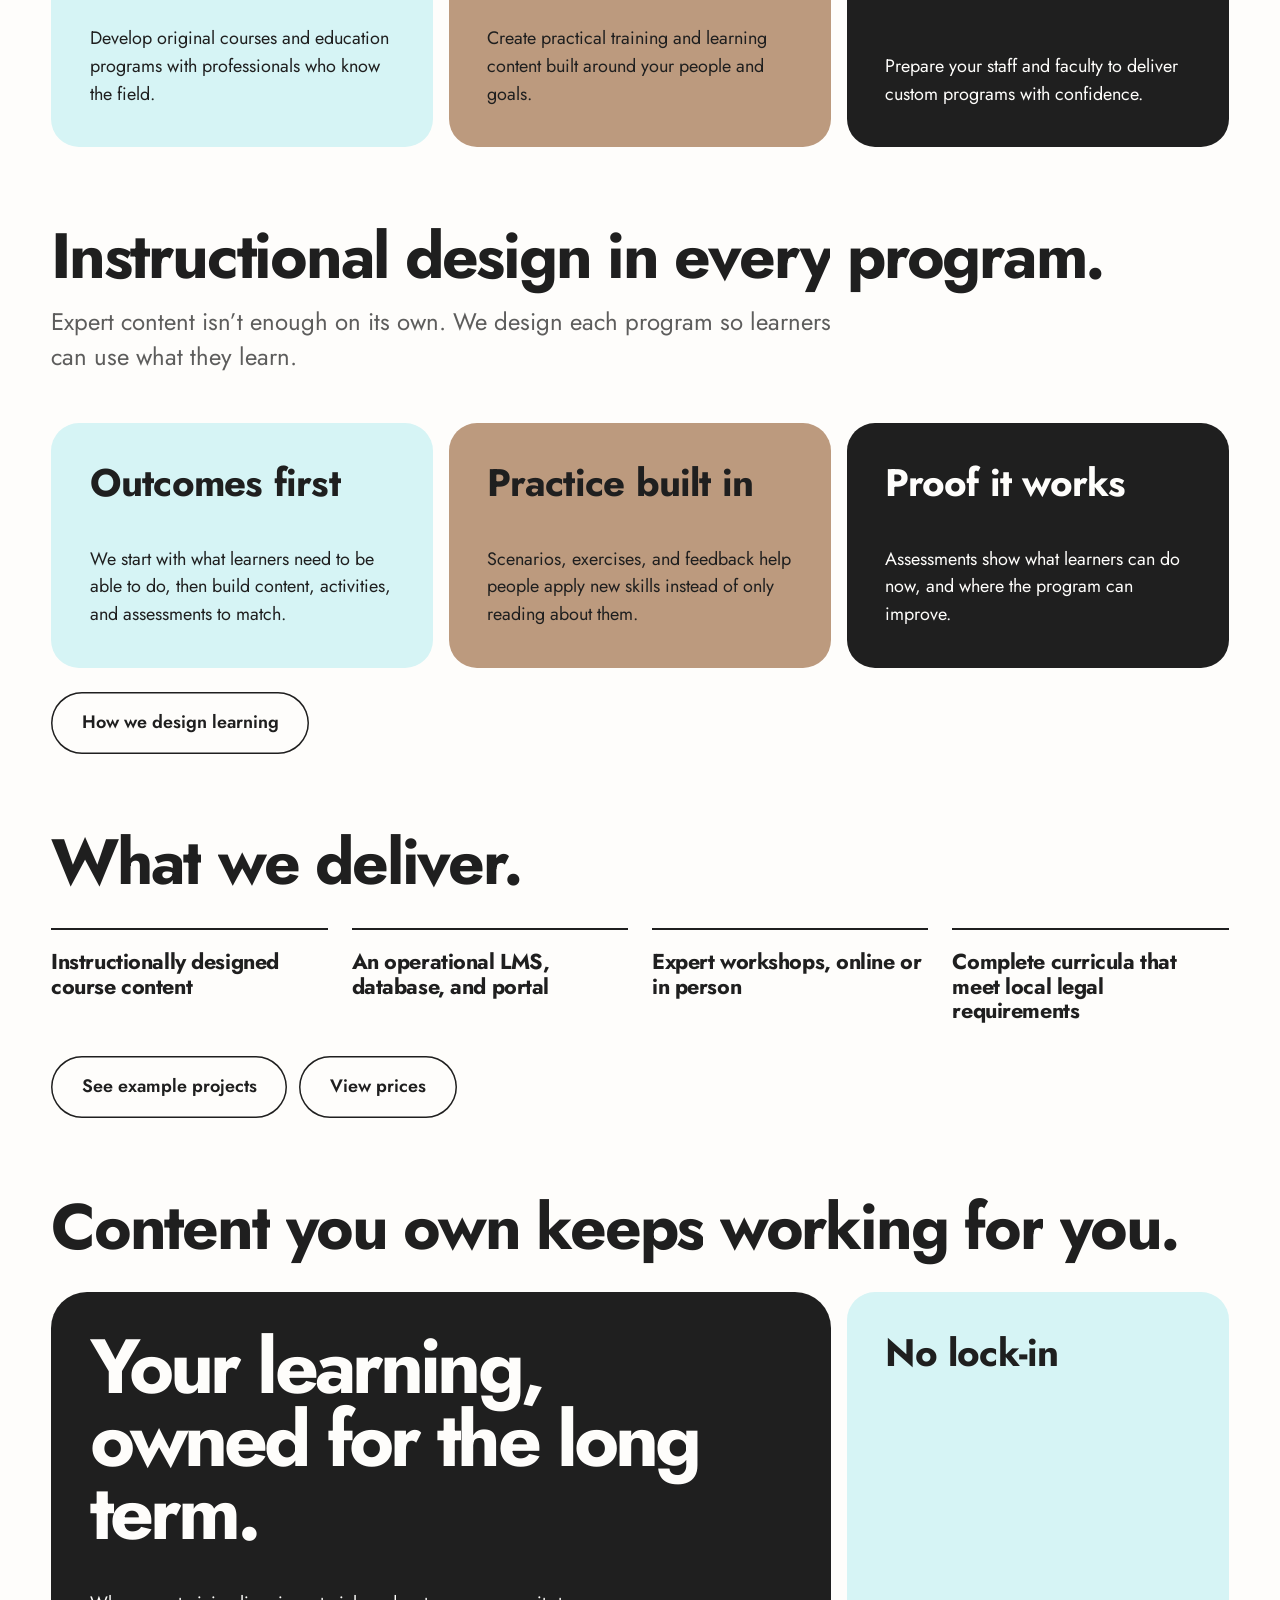
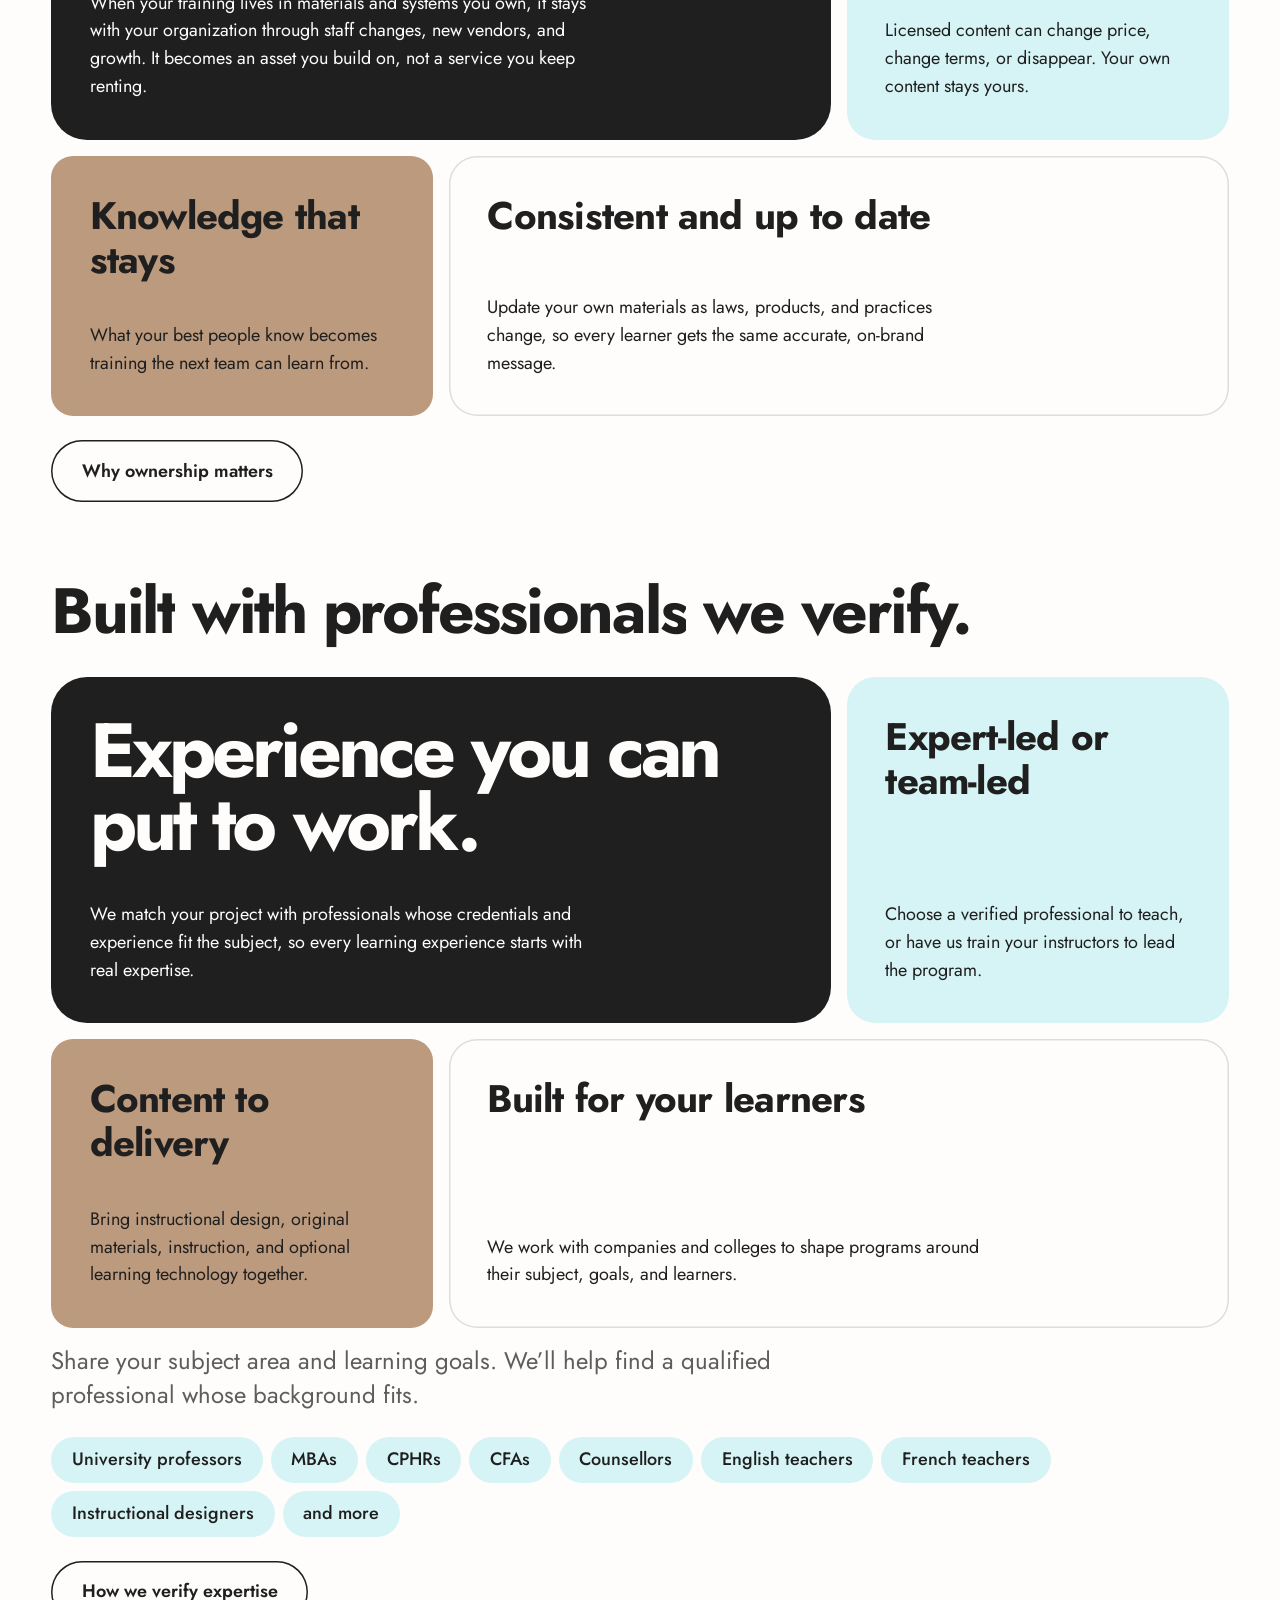
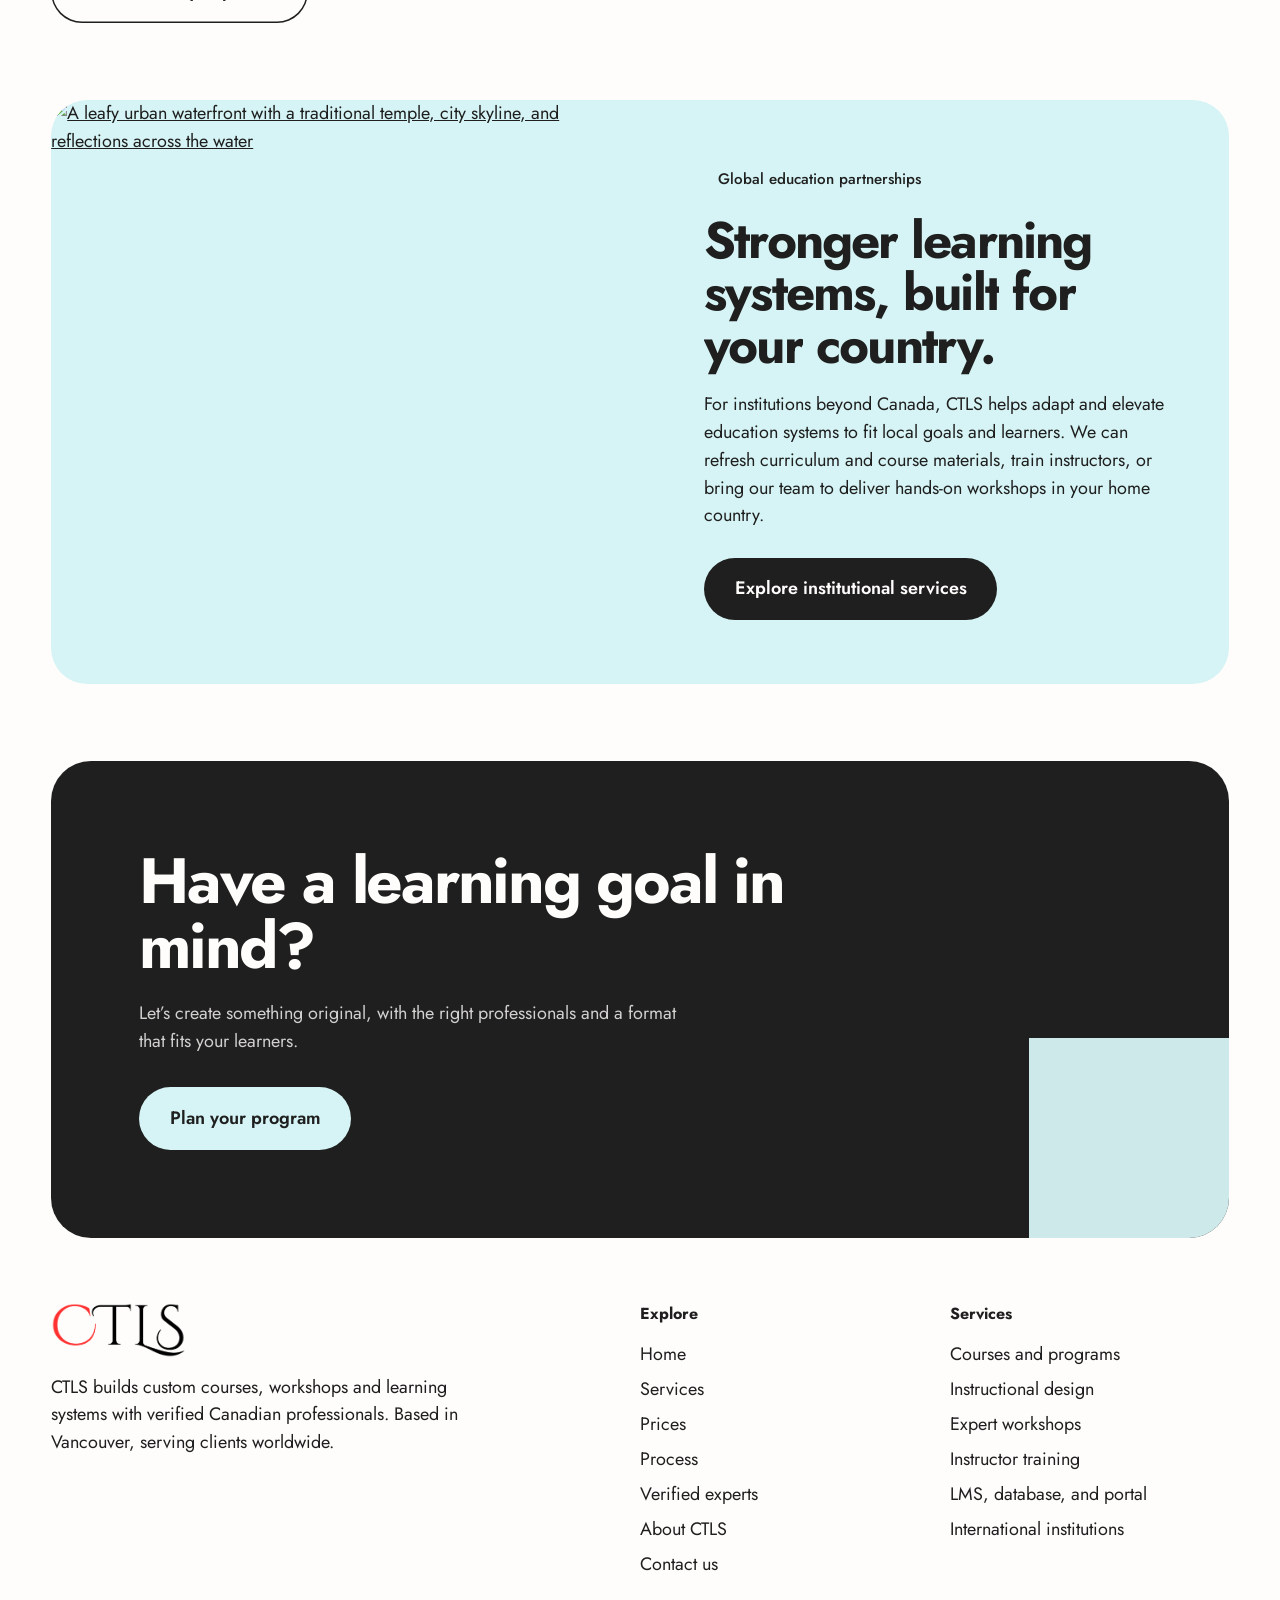
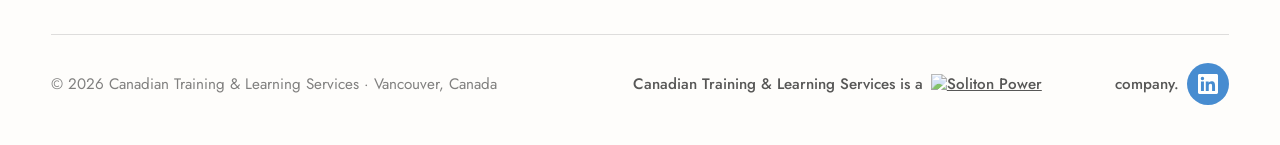
==== commit c2b107ff: "Add LinkedIn link to CTLS footers" ====
--- a/index.html
+++ b/index.html
@@ -322,7 +322,10 @@
     </div>
     <div class="legal">
       <span class="legal-note">© 2026 Canadian Training &amp; Learning Services · Vancouver, Canada</span>
-      <p class="company-affiliation"><span>Canadian Training &amp; Learning Services is a</span><a href="https://solitonpower.com" aria-label="Soliton Power Group website"><img decoding="async" src="https://hebbkx1anhila5yf.public.blob.vercel-storage.com/Screenshot%202026-11-11%20at%2020.25.13-Gsnnw4uf6jiEBRduw0GfH2v3eYEwBv.png" alt="Soliton Power"></a><span>company.</span></p>
+      <p class="company-affiliation"><span>Canadian Training &amp; Learning Services is a</span><a href="https://solitonpower.com" aria-label="Soliton Power Group website"><img decoding="async" src="https://hebbkx1anhila5yf.public.blob.vercel-storage.com/Screenshot%202026-11-11%20at%2020.25.13-Gsnnw4uf6jiEBRduw0GfH2v3eYEwBv.png" alt="Soliton Power"></a><span>company.</span>
+      <a class="social-linkedin" href="https://www.linkedin.com/company/canadiantraininglearning/posts/?viewAsMember=true" target="_blank" rel="noopener noreferrer" aria-label="Visit CTLS on LinkedIn">
+        <svg aria-hidden="true" viewBox="0 0 24 24" focusable="false"><path d="M20.447 20.452h-3.554v-5.569c0-1.328-.027-3.037-1.852-3.037-1.853 0-2.136 1.445-2.136 2.939v5.667H9.35V9h3.414v1.561h.049c.476-.9 1.637-1.85 3.37-1.85 3.601 0 4.267 2.37 4.267 5.455v6.286zM5.337 7.433a2.062 2.062 0 1 1 0-4.124 2.062 2.062 0 0 1 0 4.124zM3.555 9h3.564v11.452H3.555V9zM22.225 0H1.771C.792 0 0 .774 0 1.729v20.542C0 23.227.792 24 1.771 24h20.451C23.2 24 24 23.227 24 22.271V1.729C24 .774 23.2 0 22.222 0h.003z"/></svg>
+      </a></p>
     </div>
   </div>
 </footer>
--- a/styles.css
+++ b/styles.css
@@ -299,6 +299,9 @@
 .company-affiliation{display:flex;flex-wrap:wrap;align-items:center;justify-content:flex-end;gap:.5rem;margin:0;color:var(--ink);font-size:.95rem;font-weight:500;line-height:1.35;opacity:1}
 .company-affiliation a{display:inline-flex;align-items:center;flex:0 0 auto}
 .company-affiliation img{display:block;width:clamp(130px,15vw,176px);height:auto}
+.social-linkedin{display:inline-flex;width:42px;height:42px;flex:0 0 42px;align-items:center;justify-content:center;border-radius:50%;background:#0a66c2;color:#fff;opacity:1;transition:background .2s,transform .2s var(--ease)}
+.social-linkedin:hover{background:#004182;transform:translateY(-2px)}
+.social-linkedin svg{width:20px;height:20px;fill:currentColor}
 .checks li{padding:.7rem 0;border-top:1px solid var(--line);font-weight:500}
 .checks li:last-child{border-bottom:1px solid var(--line)}
 .sec-head{max-width:30em}
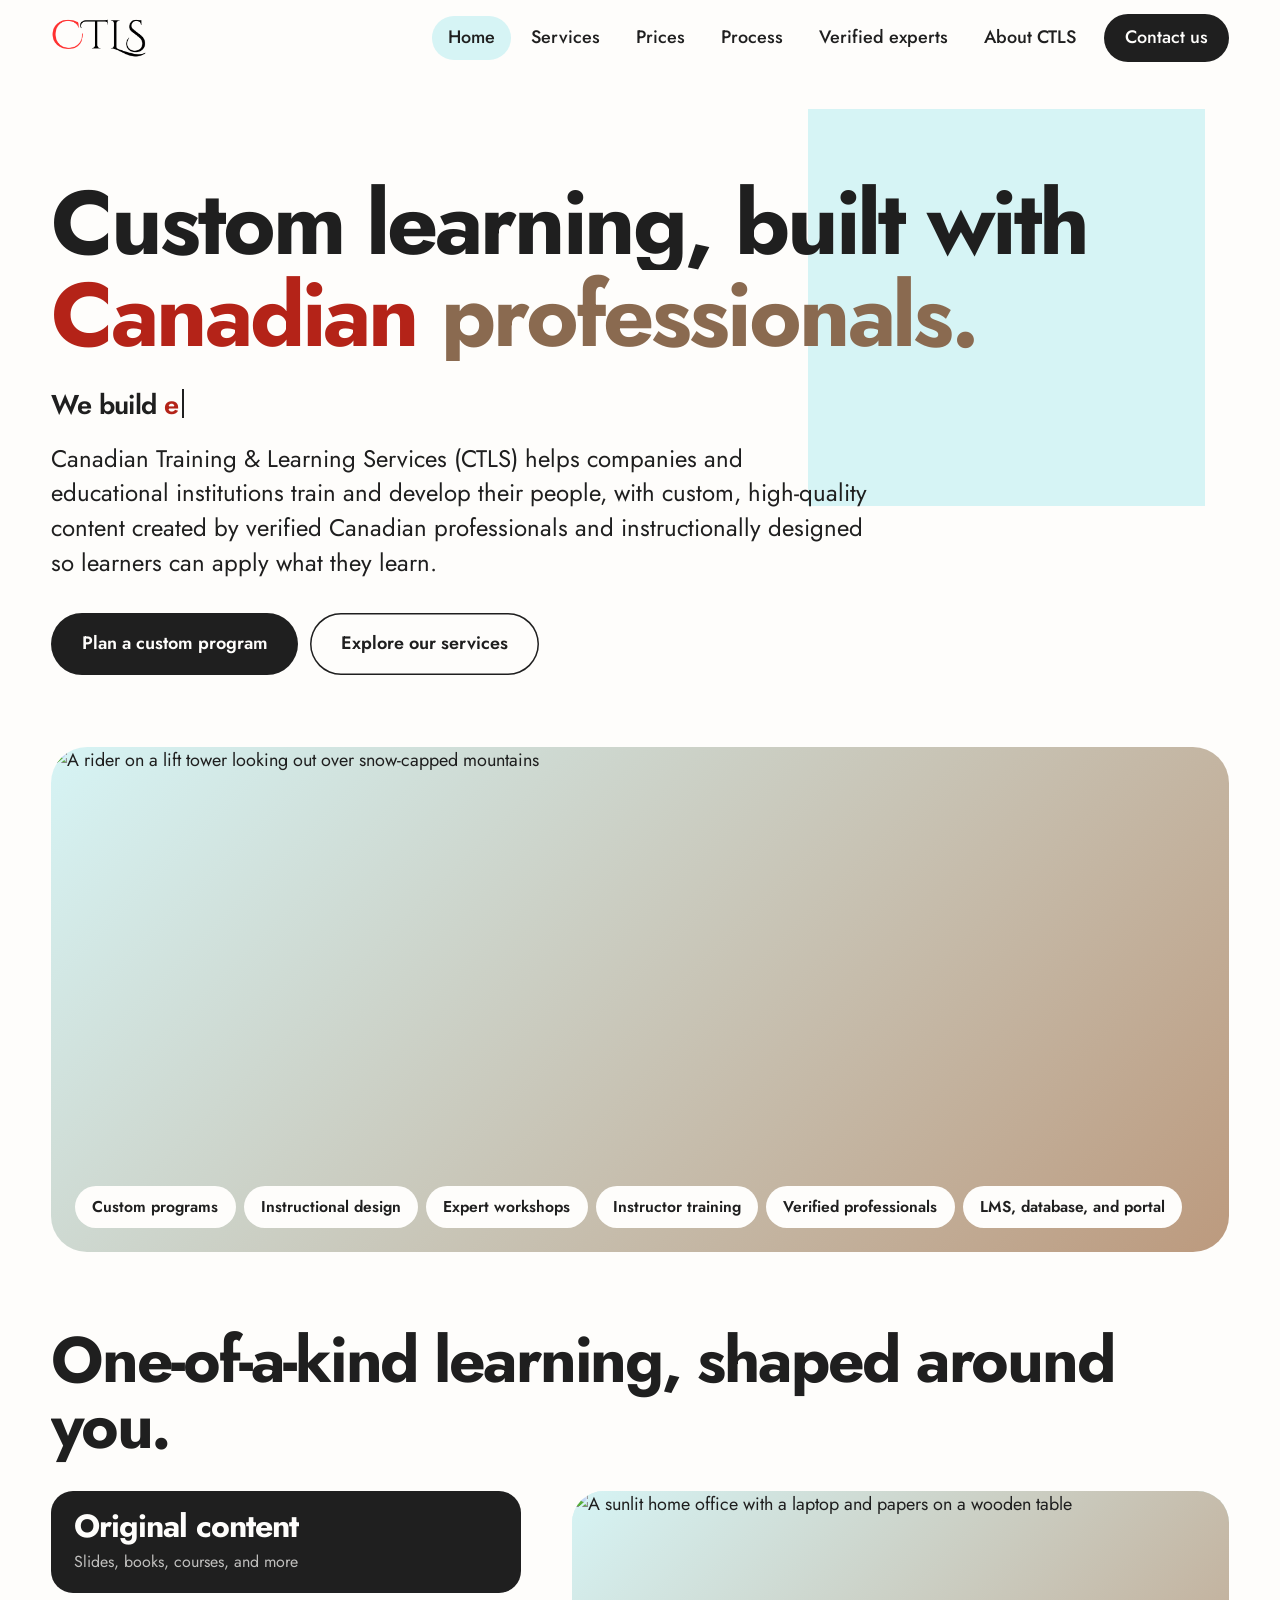
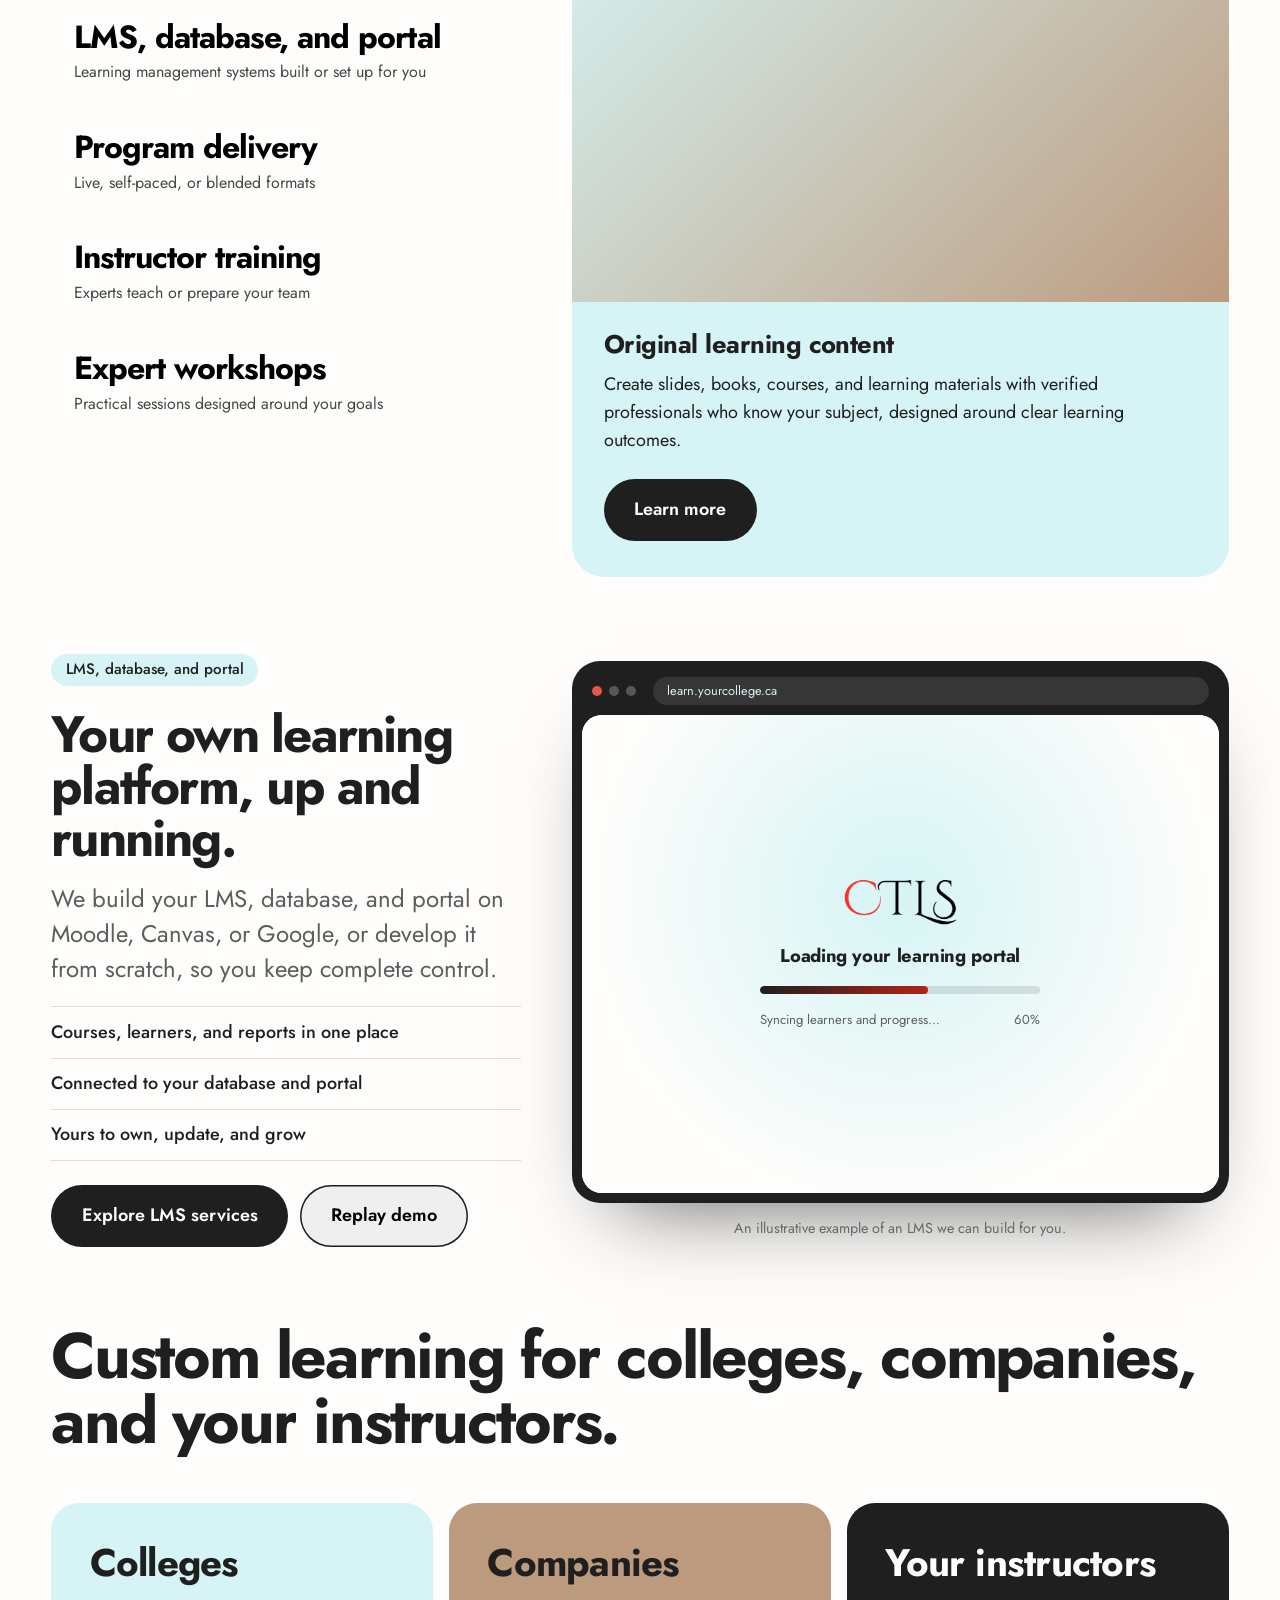
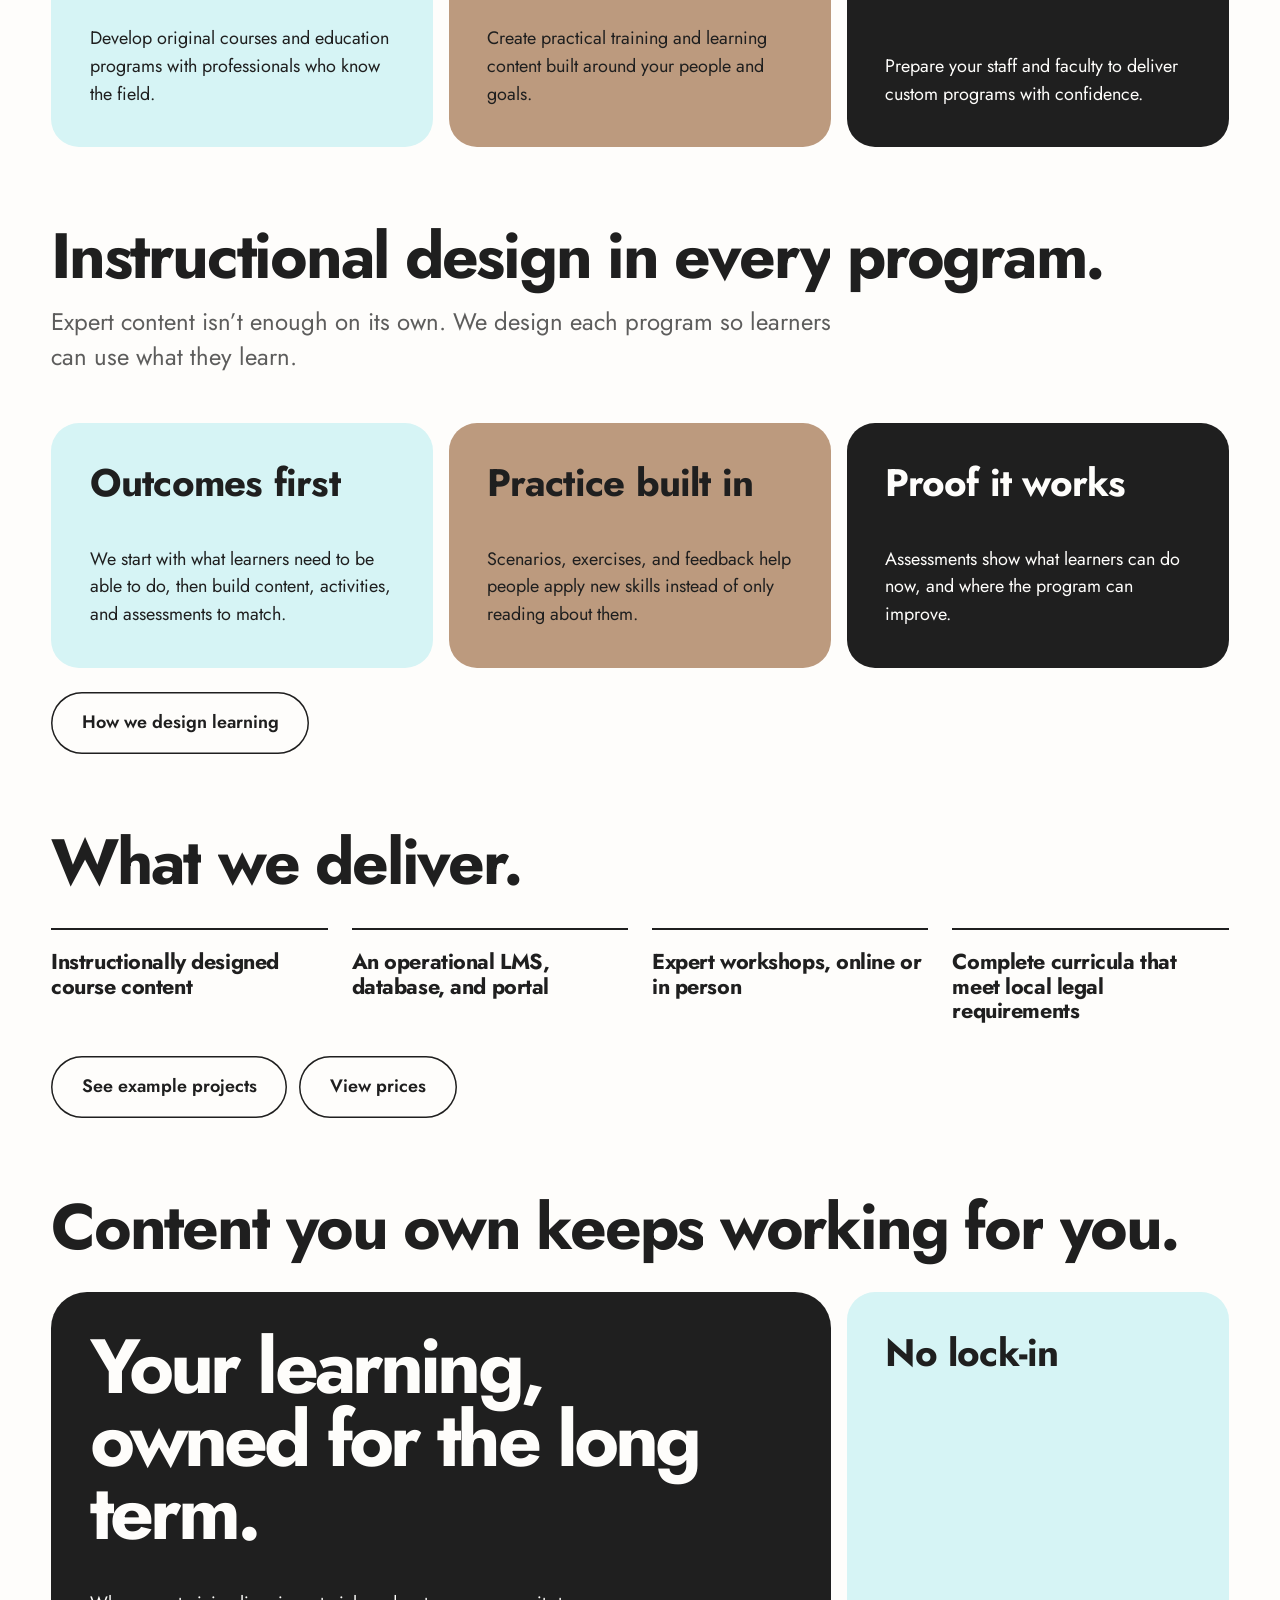
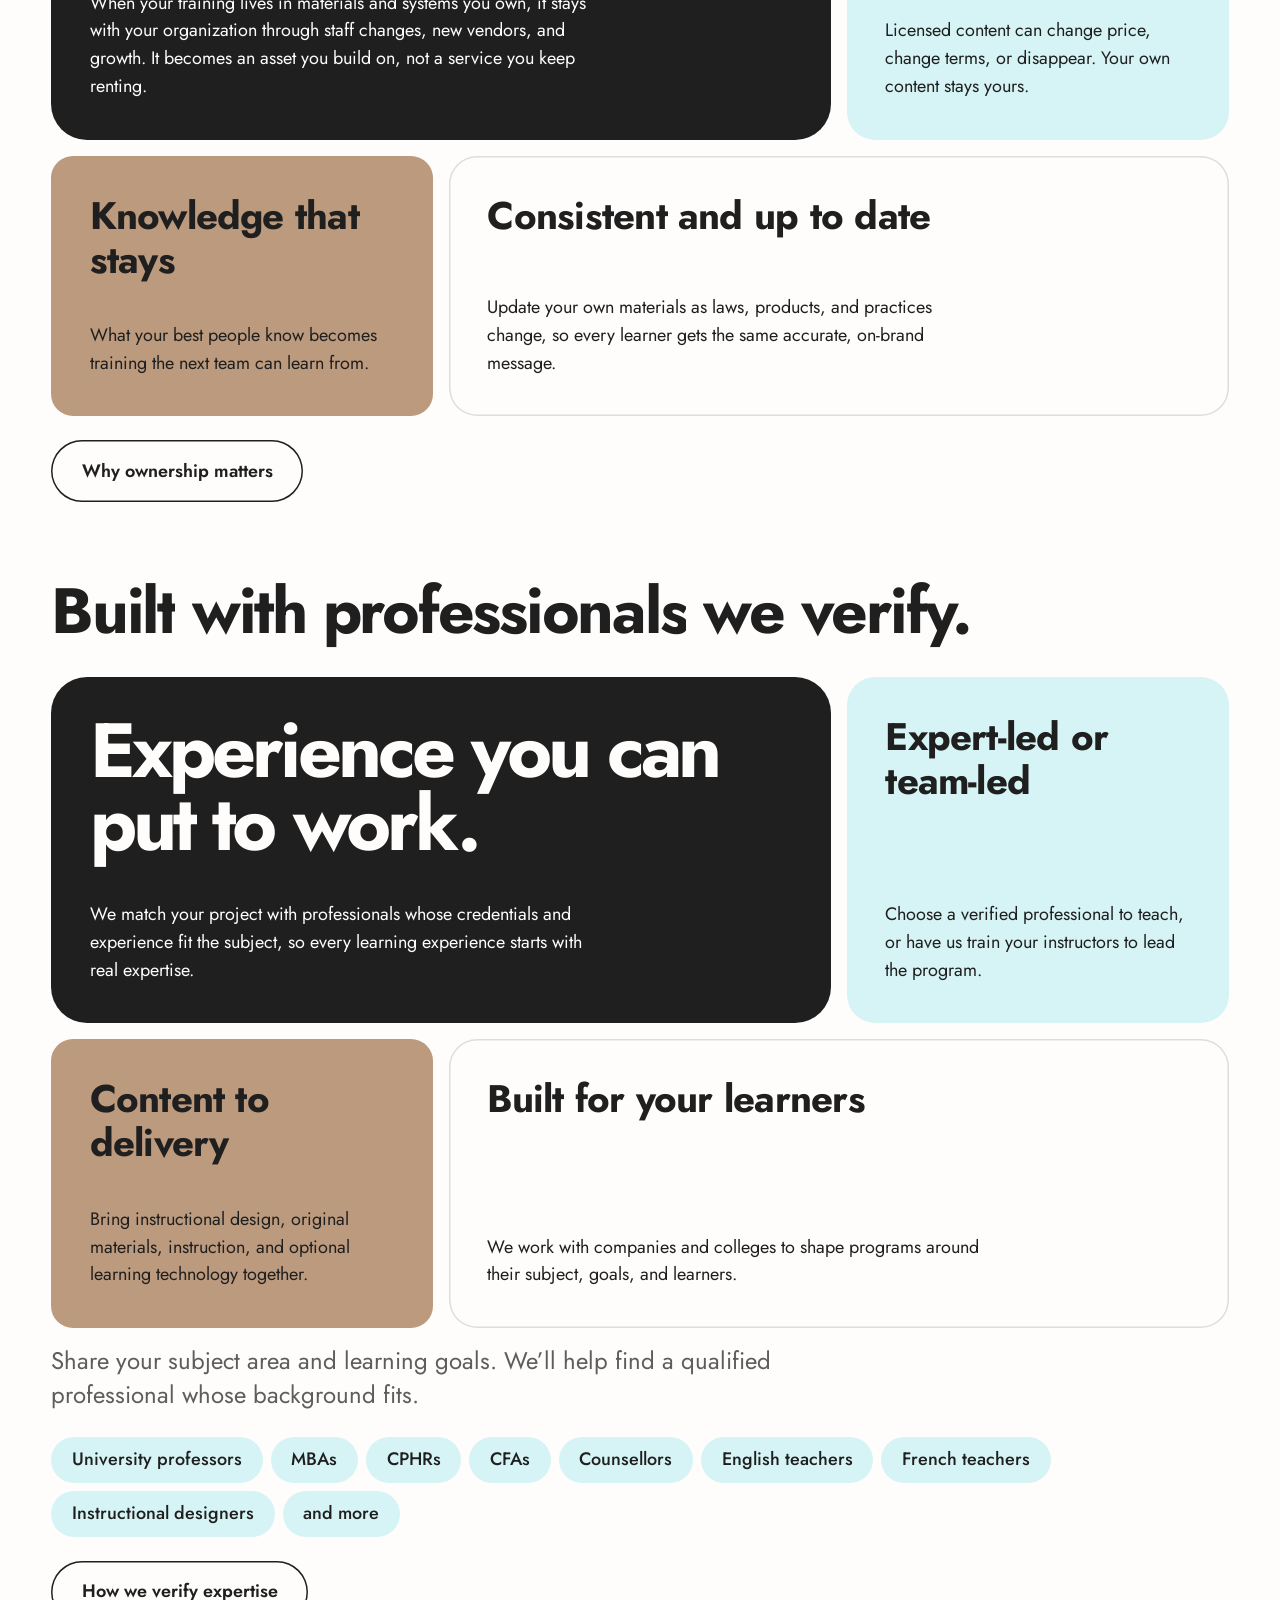
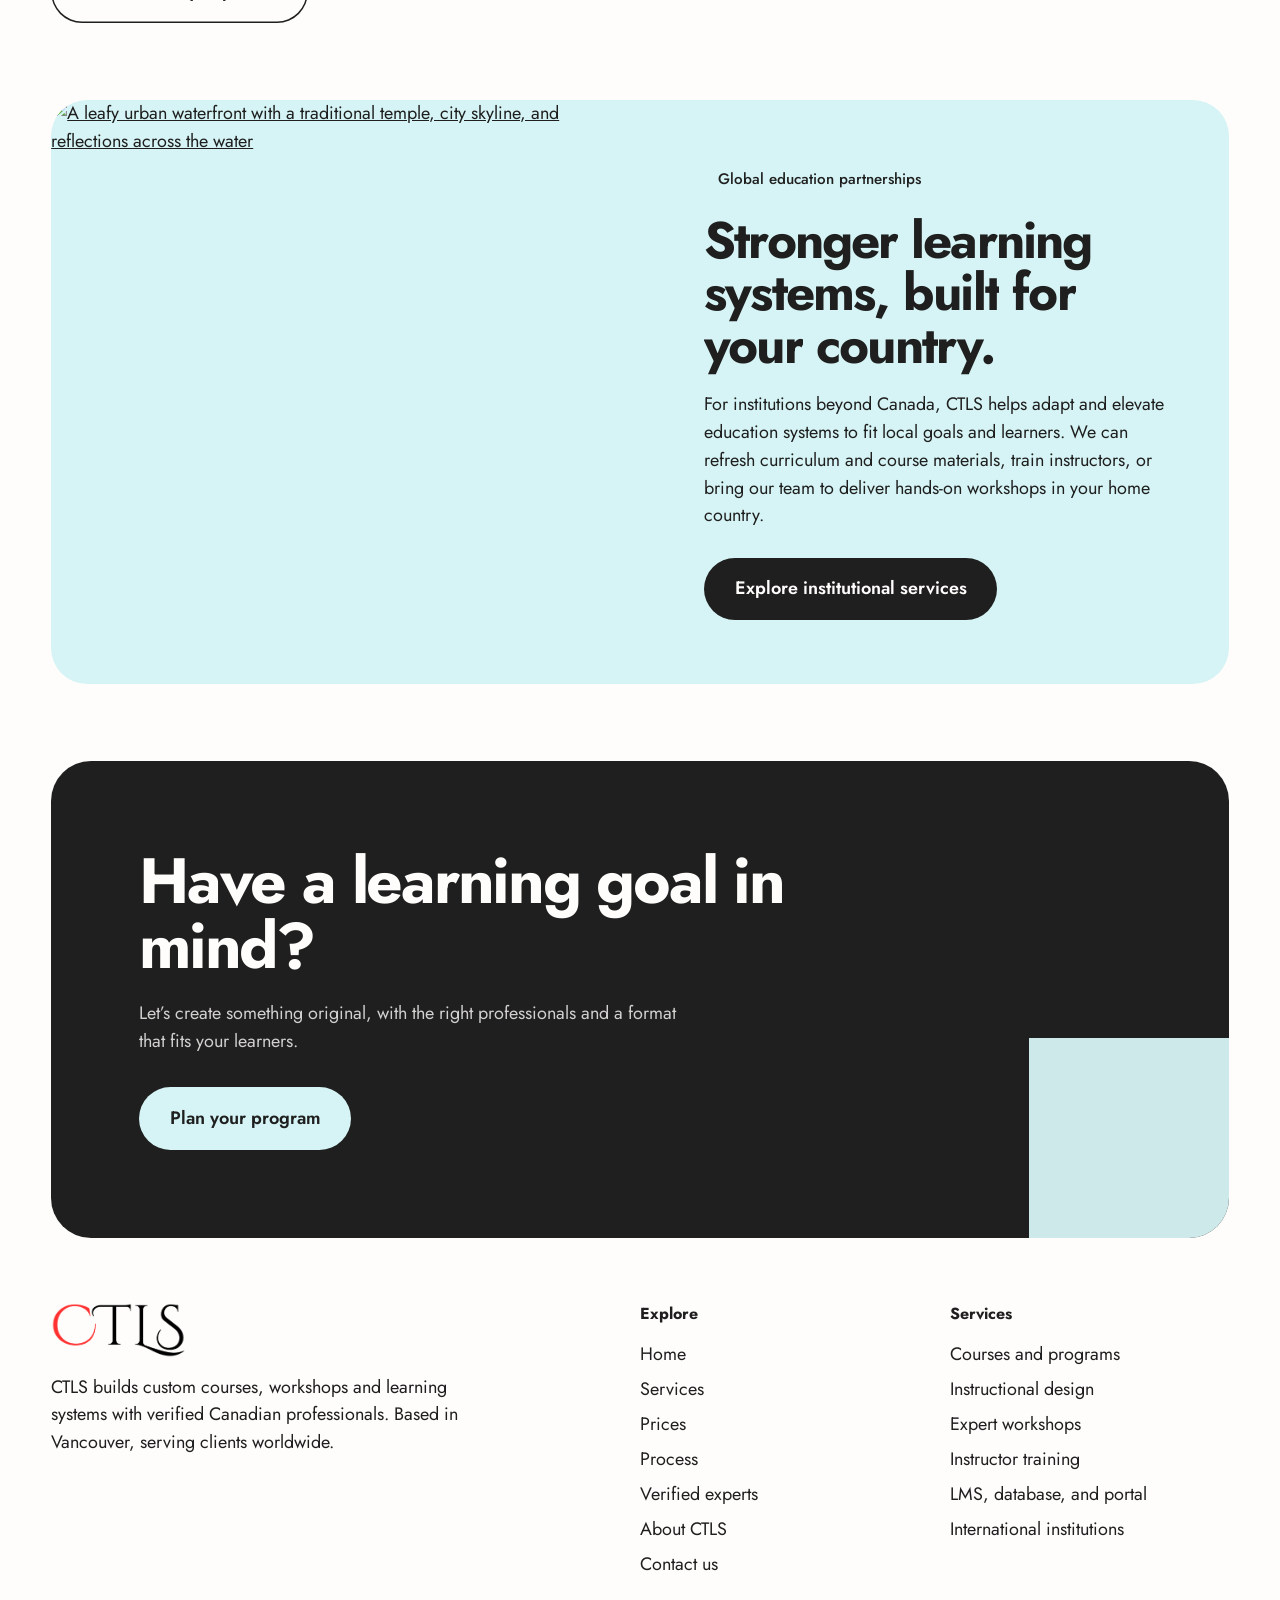
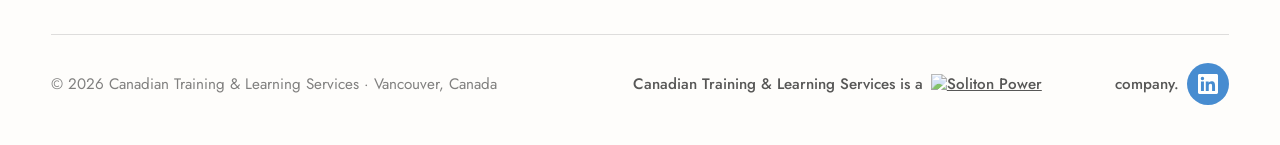
==== commit d436966b: "Correct CTLS contact email" ====
--- a/index.html
+++ b/index.html
@@ -24,7 +24,7 @@
   "url": "https://ctlservices.ca/",
   "logo": "https://ctlservices.ca/ctls-logo.png",
   "description": "Custom training and education programs, workshops, instructional design, and learning systems built with verified Canadian professionals.",
-  "email": "info@ctlservices.com",
+  "email": "team@ctlservices.ca",
   "areaServed": ["Canada", "Worldwide"],
   "address": {
     "@type": "PostalAddress",
